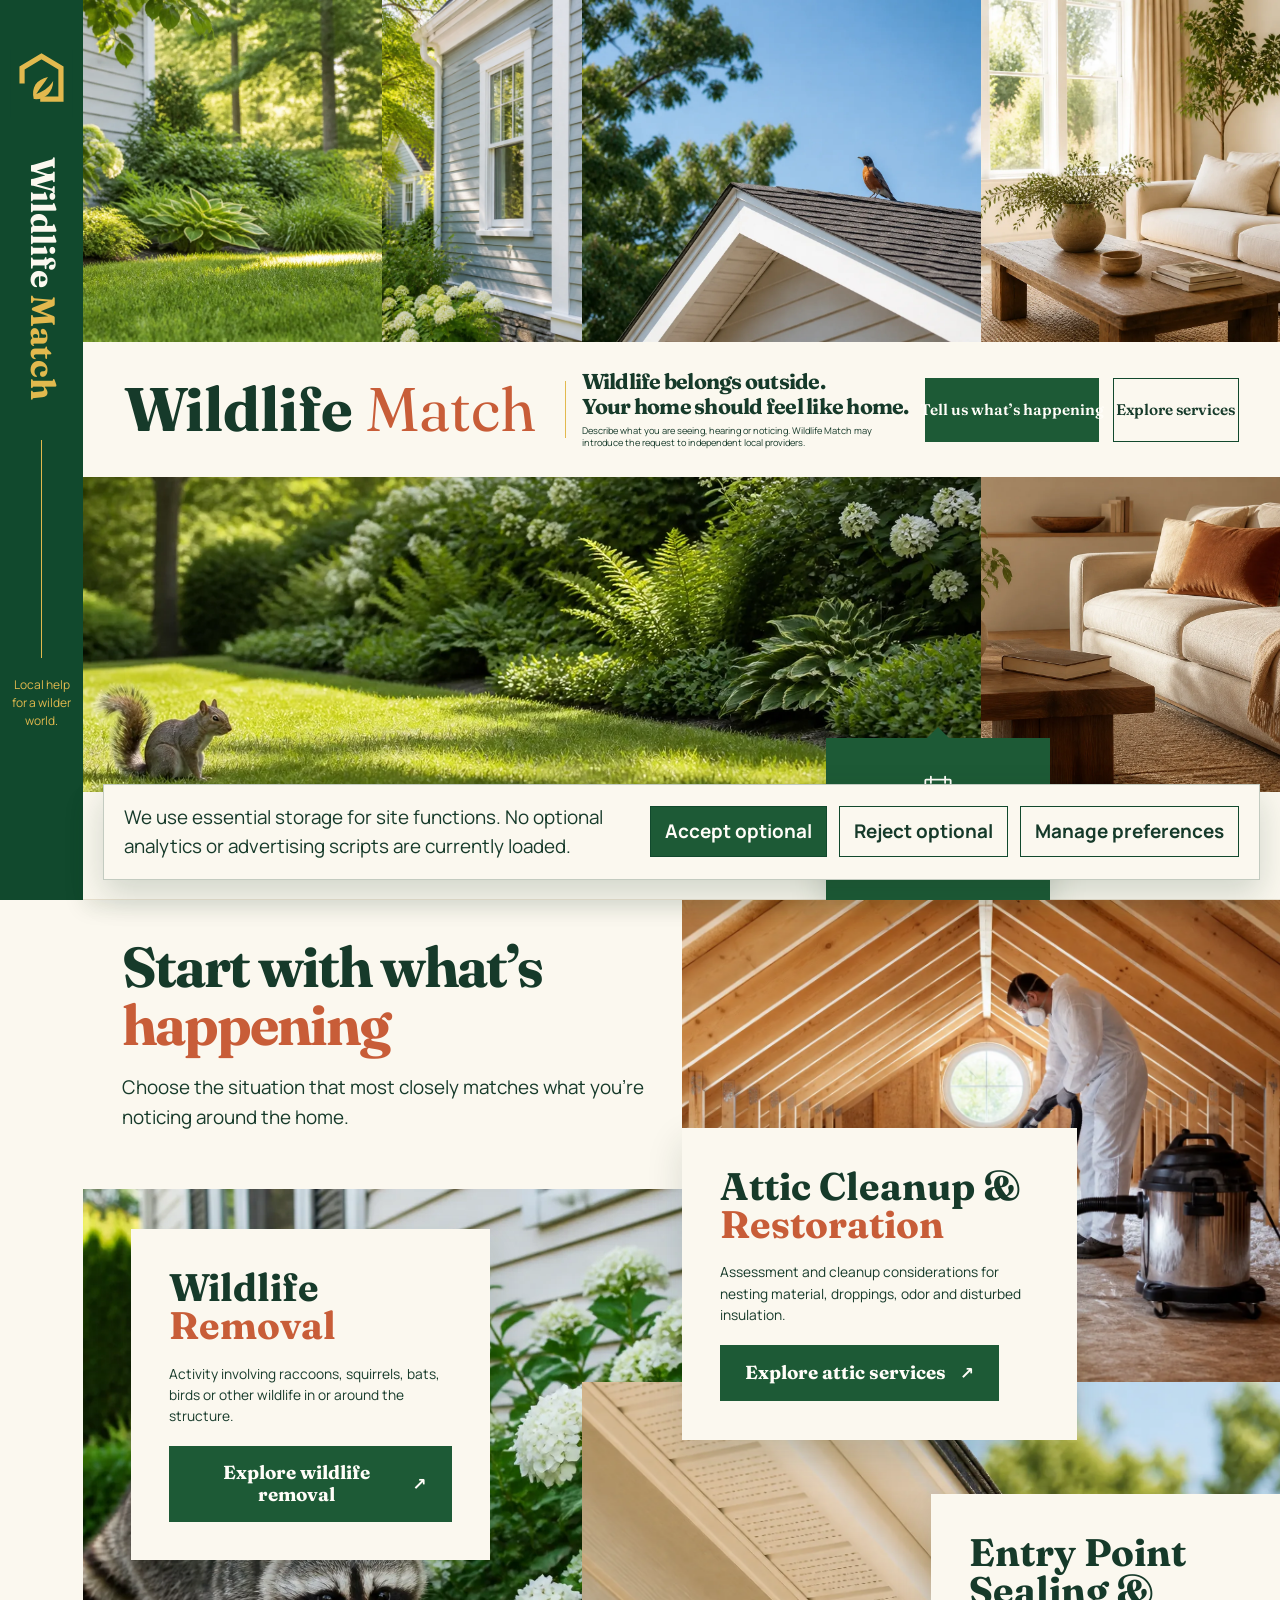
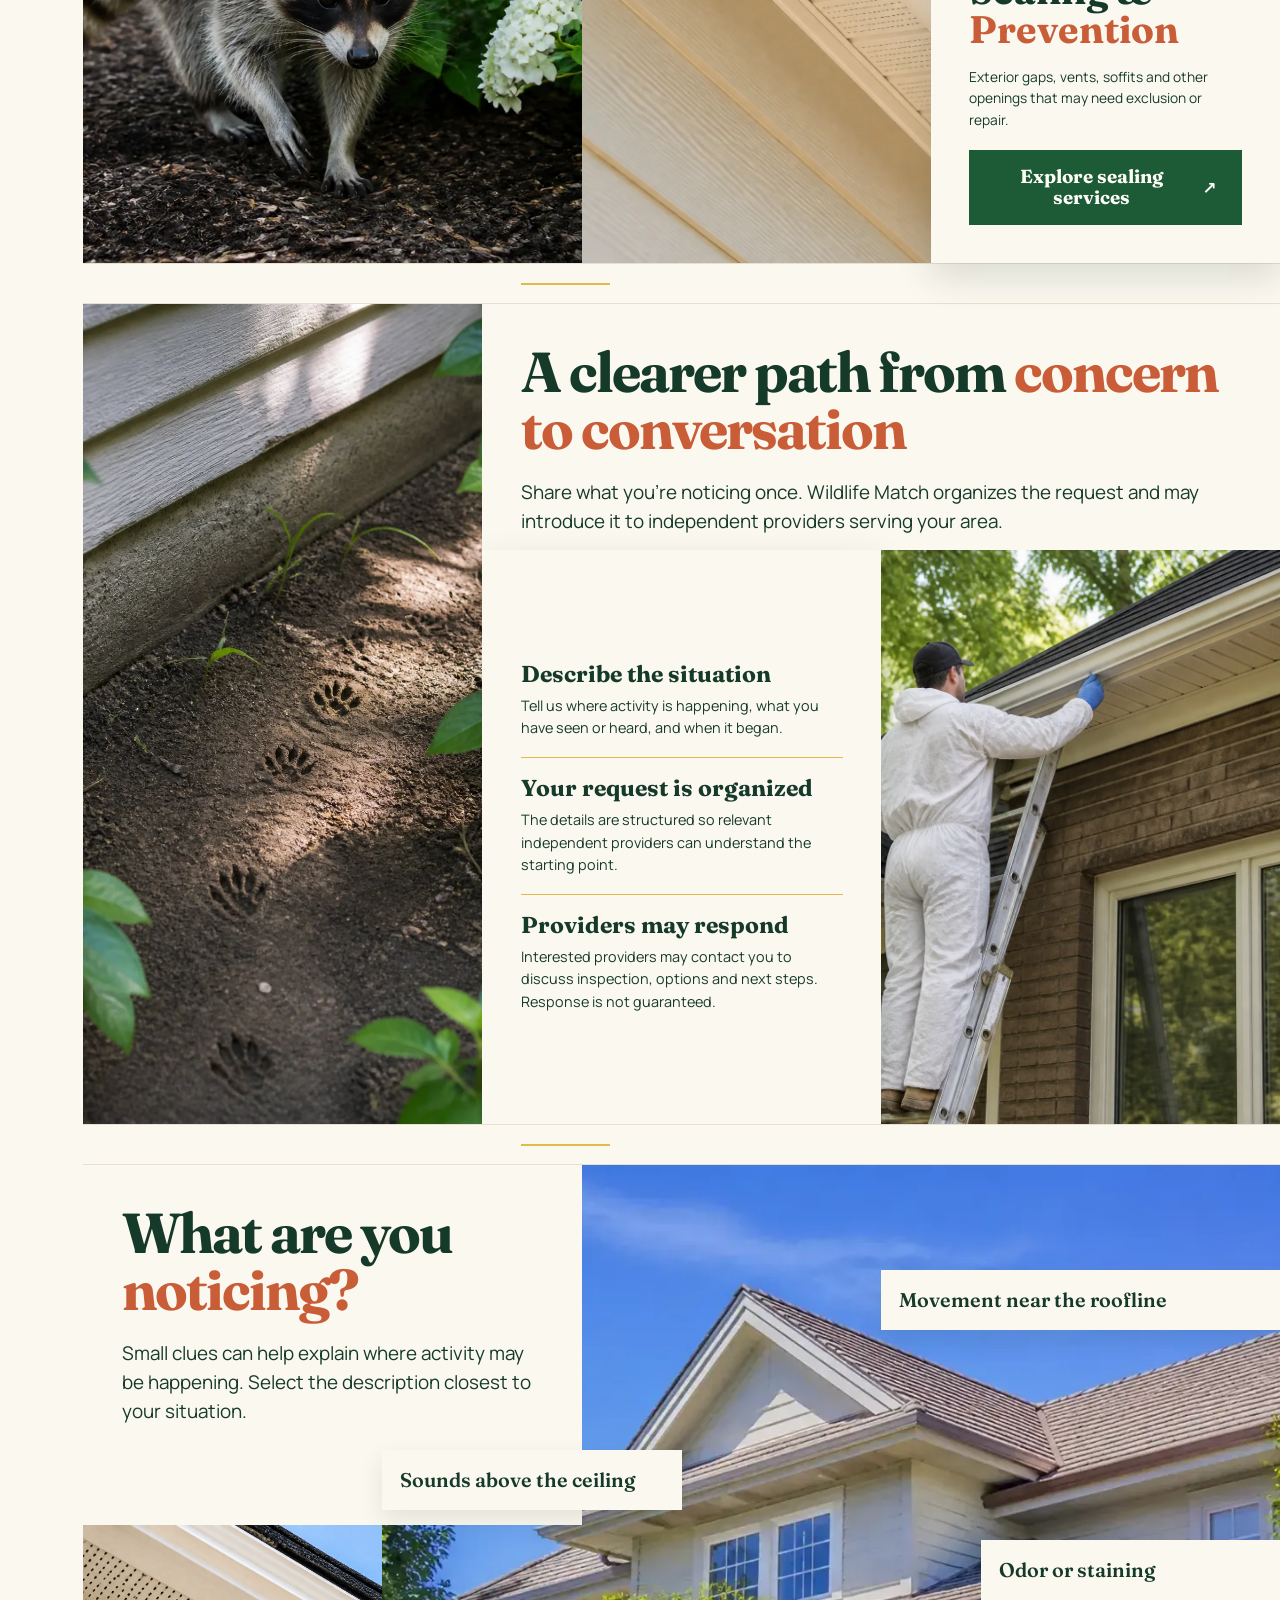
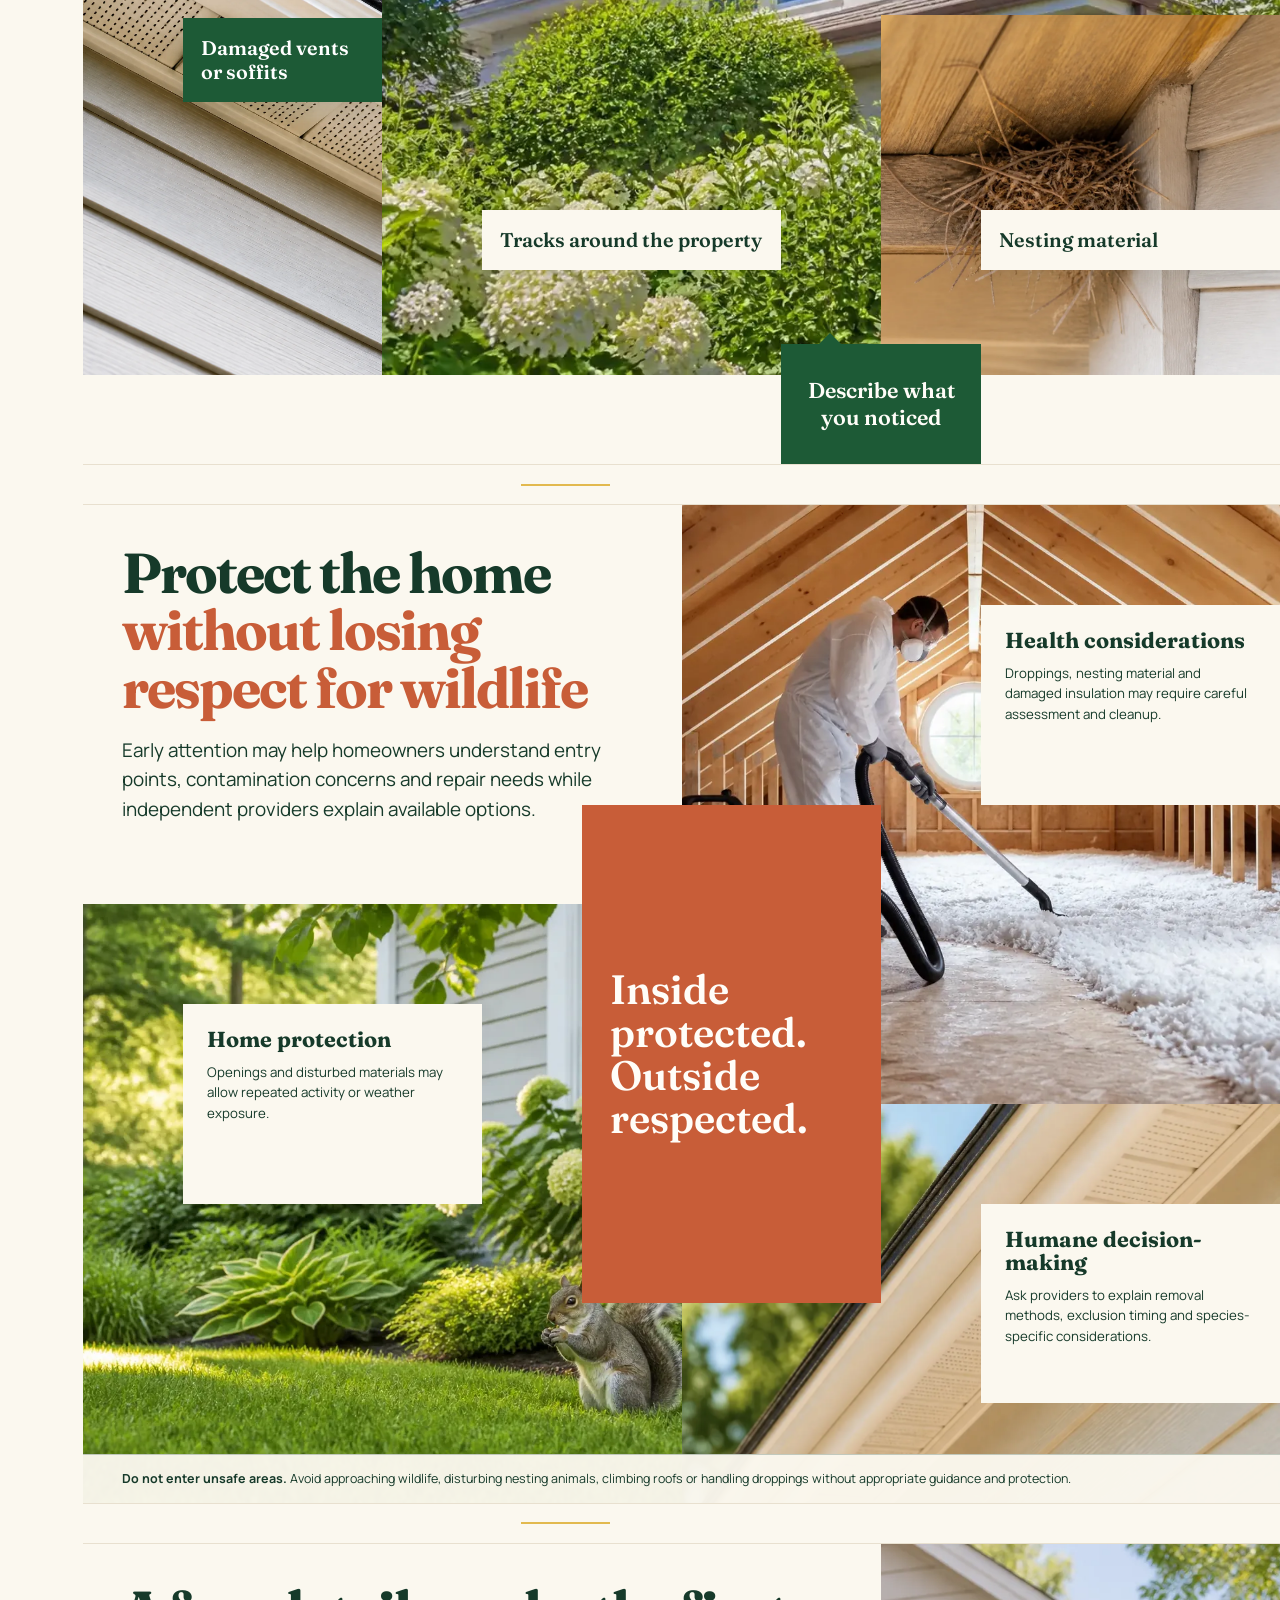
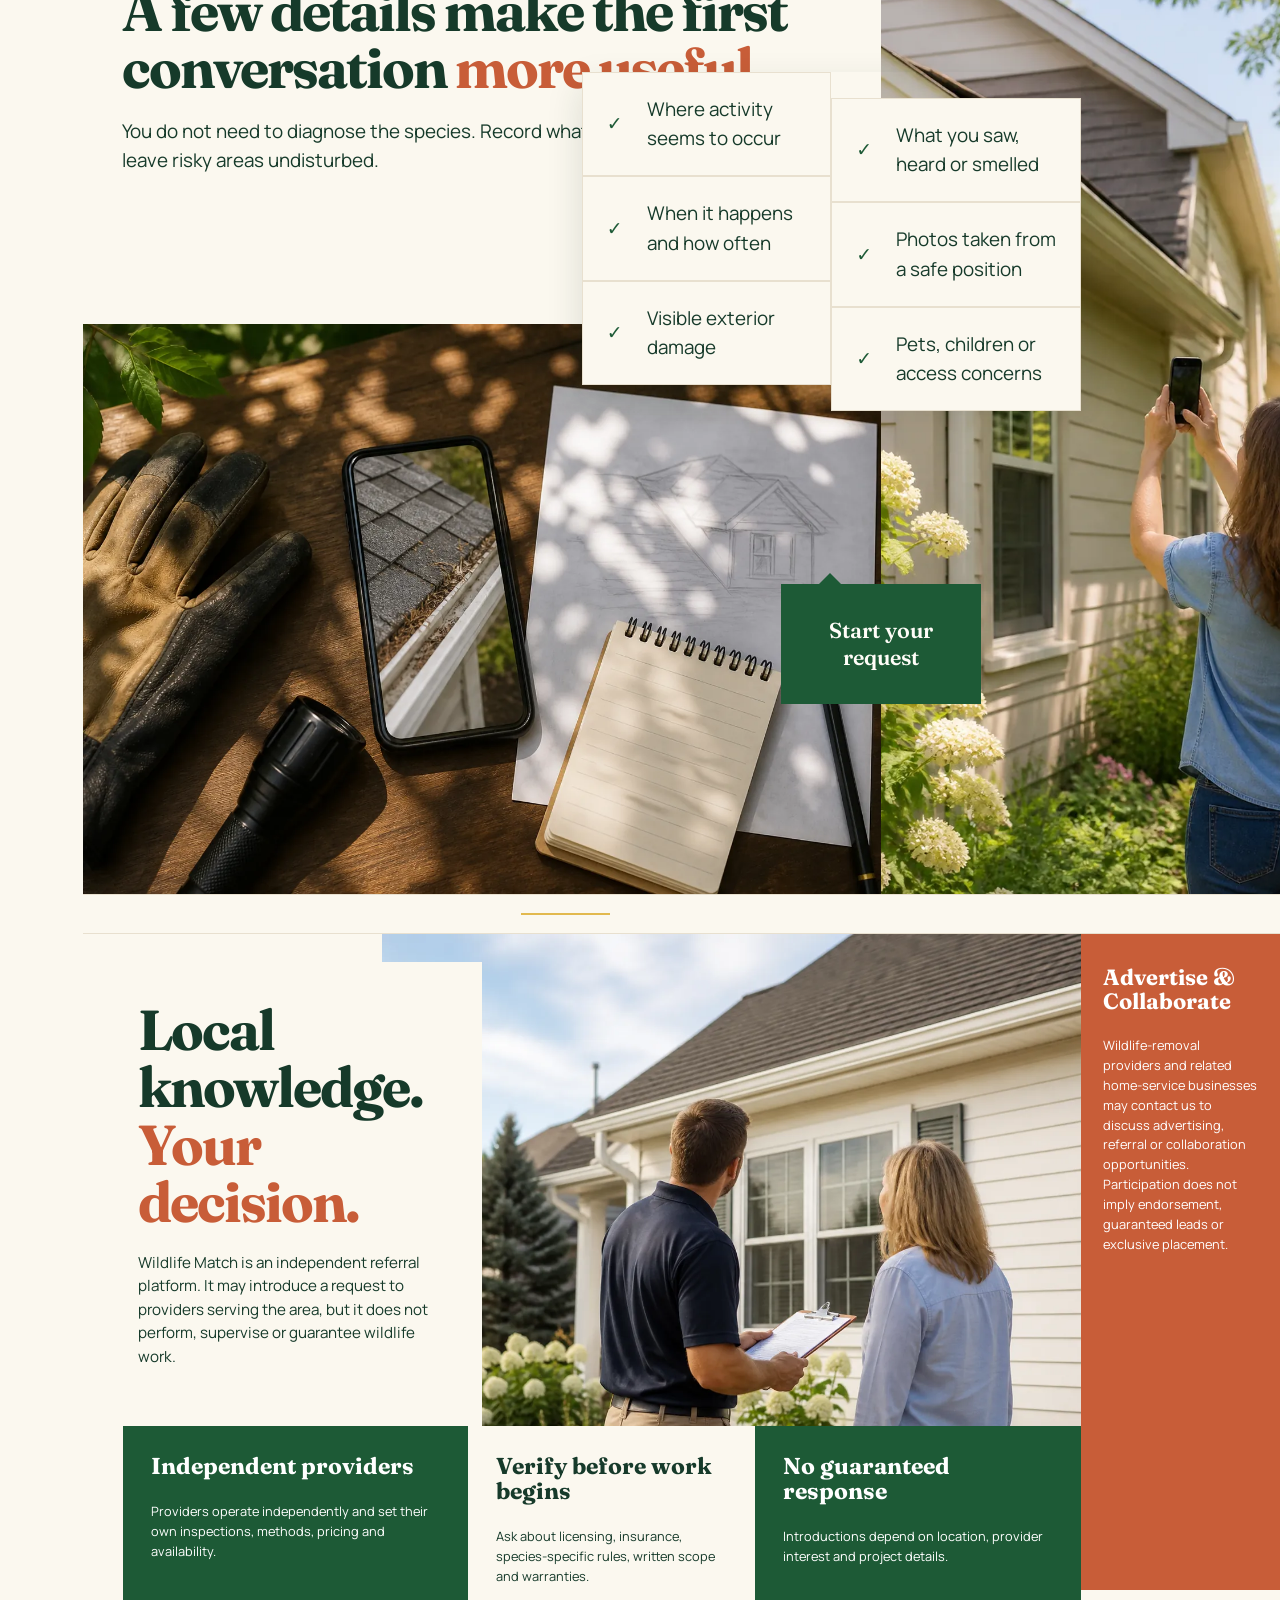
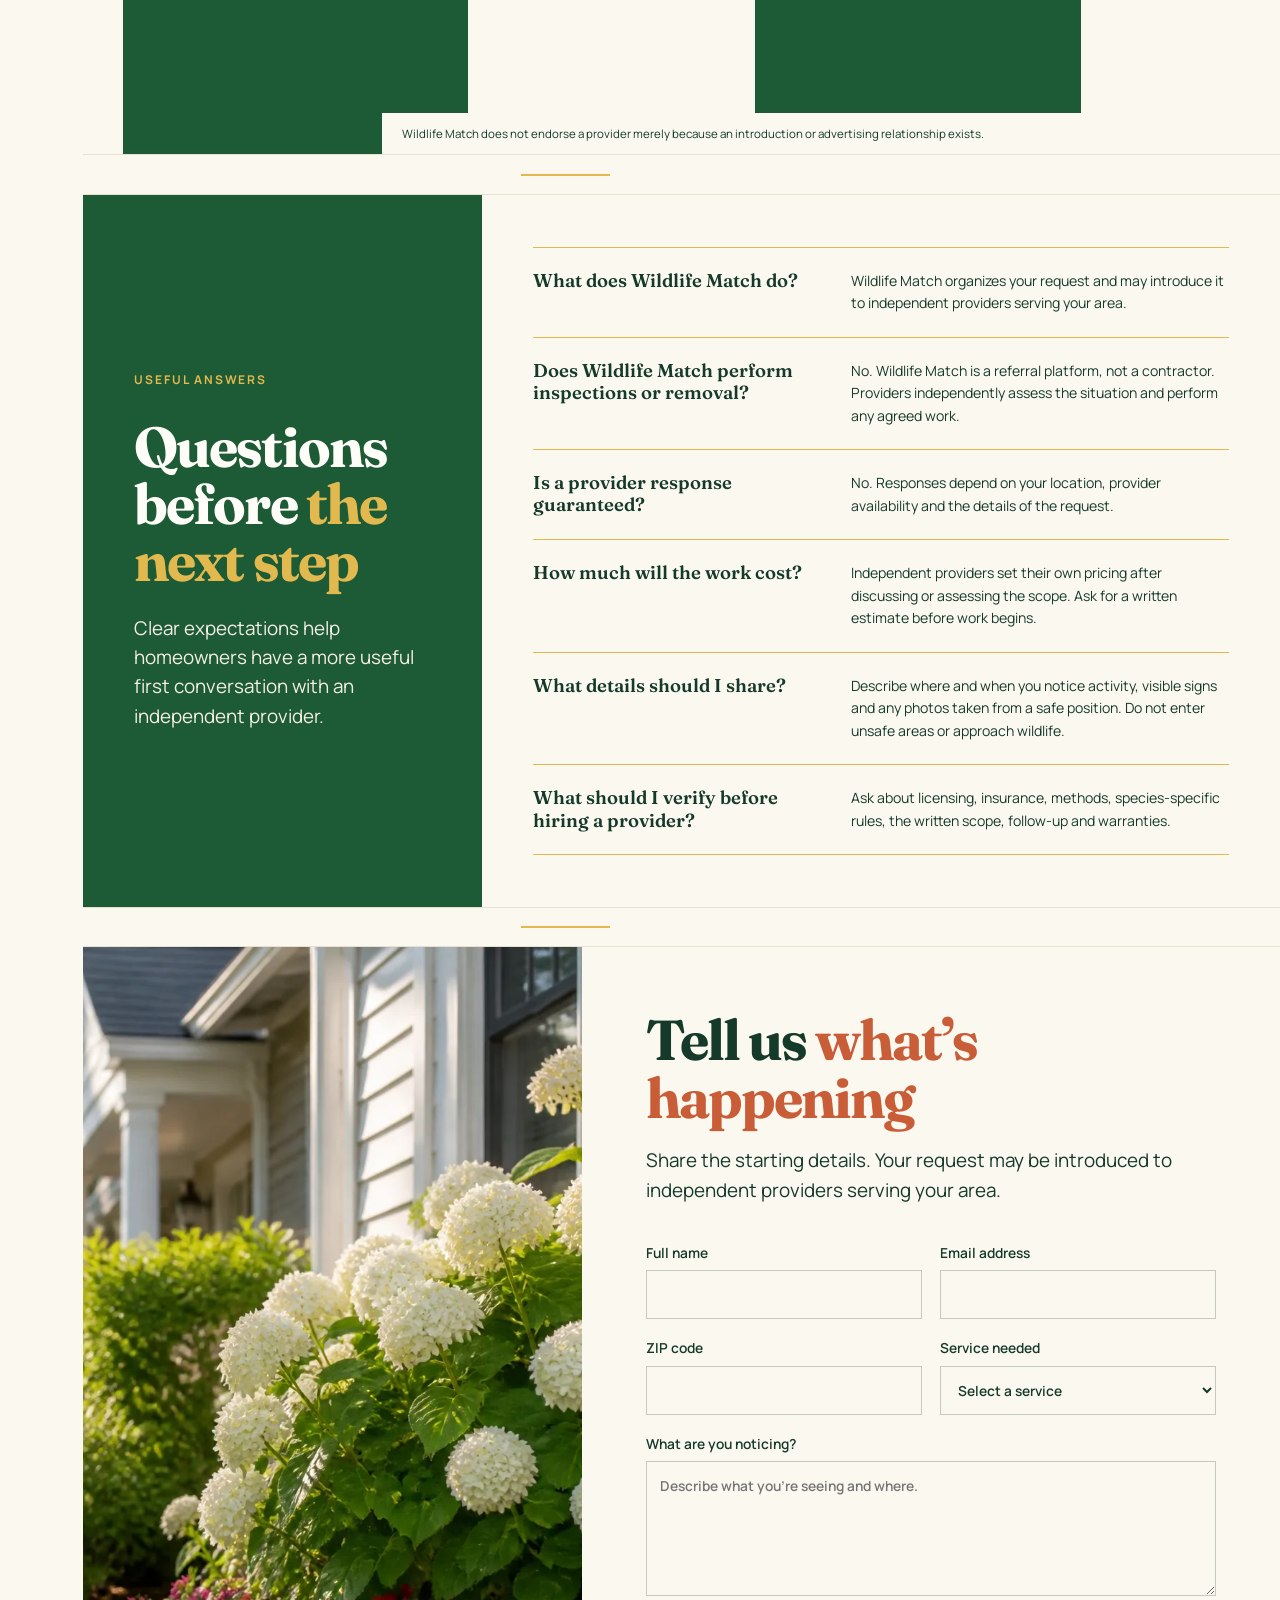
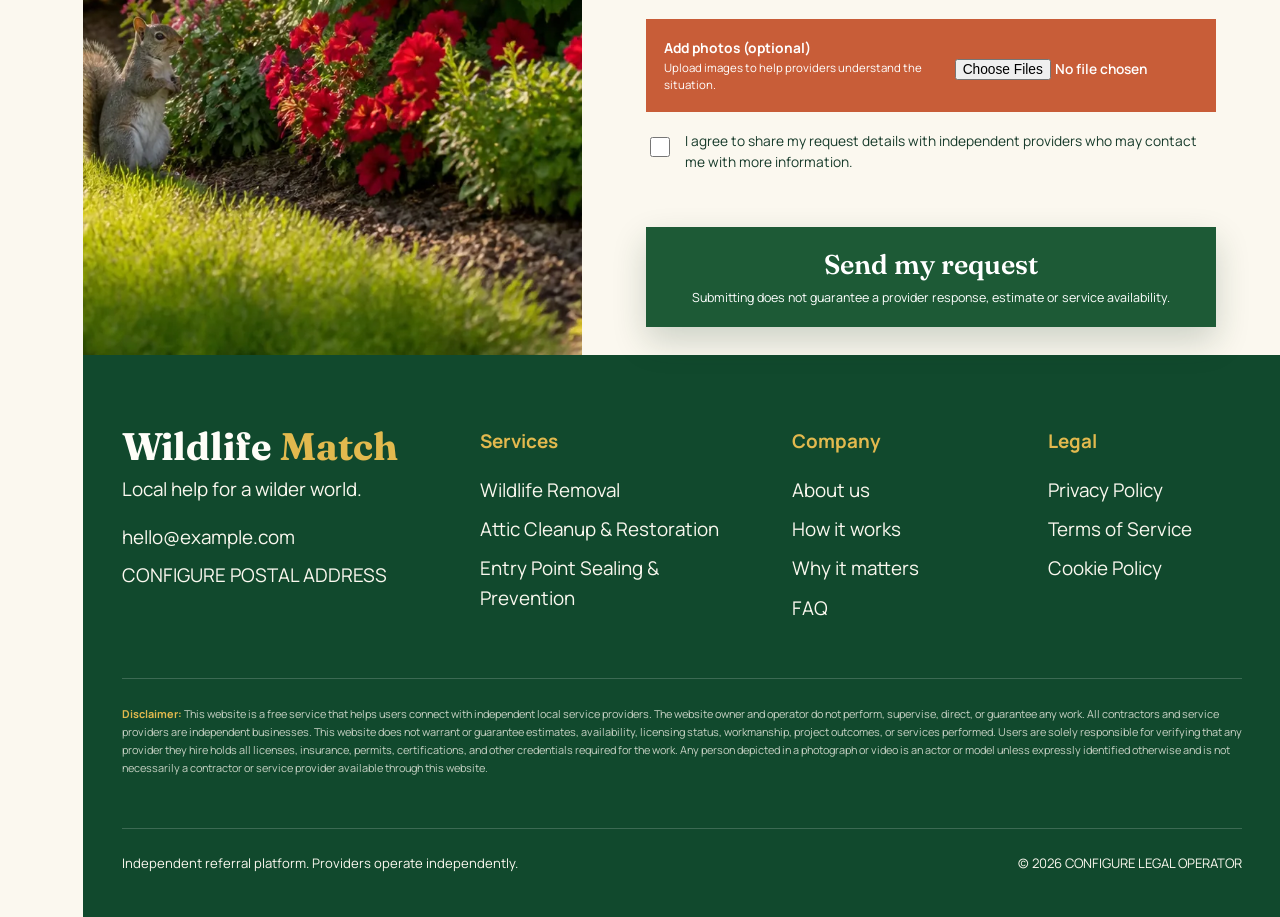
==== index.html @ b7db7114 "init" ====
<!doctype html>
<html lang="en">
<head>
  <meta charset="utf-8">
  <meta name="viewport" content="width=device-width,initial-scale=1">
  <meta name="description" content="Organize a wildlife-removal request and explore introductions to independent local providers.">
  <title>Wildlife Match | Local Wildlife-Removal Introductions</title>
  <link rel="icon" href="favicon.svg" type="image/svg+xml">
  <link rel="preconnect" href="https://fonts.googleapis.com">
  <link rel="preconnect" href="https://fonts.gstatic.com" crossorigin>
  <link href="https://fonts.googleapis.com/css2?family=Fraunces:opsz,wght@9..144,600;9..144,700&family=Manrope:wght@400;500;600;700&display=swap" rel="stylesheet">
  <link rel="stylesheet" href="css/base.css">
  <link rel="stylesheet" href="css/home.css">
  <link rel="stylesheet" href="css/header.css">
  <link rel="stylesheet" href="css/animations.css">
  <script src="config/site-config.js" defer></script>
  <script src="js/main.js" defer></script>
  <script src="js/animations.js" defer></script>
</head>
<body>
  <a class="skip-link" href="#main">Skip to content</a>

  <aside class="site-rail" aria-label="Site identity">
    <a class="rail-mark" href="#top" aria-label="Wildlife Match home"><img src="favicon.svg" width="52" height="52" alt=""></a>
    <a class="rail-wordmark" href="#top"><span>Wildlife</span> <em>Match</em></a>
    <span class="rail-line" aria-hidden="true"></span>
    <p class="rail-support" data-config="supportLine">Local help for a wilder world.</p>
    <button class="menu-toggle" type="button" aria-expanded="false" aria-controls="mobile-menu"><span></span><span></span><span class="sr-only">Open menu</span></button>
  </aside>

  <div class="mobile-menu" id="mobile-menu" hidden>
    <div class="mobile-menu__head"><img src="favicon.svg" width="54" height="54" alt=""><button class="menu-close" type="button" aria-label="Close menu">×</button></div>
    <nav aria-label="Mobile navigation">
      <details class="mobile-services"><summary>Services</summary><div class="mobile-services__links"><a href="wildlife-removal.html">Wildlife Removal</a><a href="attic-cleanup-restoration.html">Attic Cleanup &amp; Restoration</a><a href="entry-point-sealing-prevention.html">Entry Point Sealing &amp; Prevention</a><a class="mobile-services__all" href="#services">All services →</a></div></details><a href="#how-it-works">How it works</a><a href="#about">About</a><a href="#faq">FAQ</a><a href="#request">Contact</a>
    </nav>
    <a class="button button--terracotta" href="#request">Tell us what’s happening</a>
    <p class="mobile-menu__disclosure">Independent referral platform. Provider response and availability vary.</p>
  </div>

  <main id="main">
    <section class="hero" id="top" aria-labelledby="hero-title">
      <img class="hero__photo hero__photo--garden-top" src="img/home/hero-garden.webp" width="1536" height="1024" fetchpriority="high" alt="Squirrel outside in a landscaped residential yard">
      <img class="hero__photo hero__photo--wall" src="img/home/hero-wall.webp" width="1024" height="1536" fetchpriority="high" alt="" aria-hidden="true">
      <img class="hero__photo hero__photo--roof" src="img/home/hero-roof.webp" width="1536" height="1024" fetchpriority="high" alt="Bird resting outside on a residential roof">
      <img class="hero__photo hero__photo--interior-top" src="img/home/hero-interior.webp" width="1536" height="1024" fetchpriority="high" alt="Warm sunlit living room">

      <div class="hero__band">
        <p class="hero__brand" aria-hidden="true"><strong>Wildlife</strong> <em>Match</em></p>
        <div class="hero__copy">
          <h1 id="hero-title"><span>Wildlife belongs outside.</span><span>Your home should feel like home.</span></h1>
          <p>Describe what you are seeing, hearing or noticing. Wildlife Match may introduce the request to independent local providers.</p>
        </div>
        <div class="hero__actions">
          <a class="button button--primary" href="#request">Tell us what’s happening</a>
          <a class="button button--outline" href="#services">Explore services</a>
        </div>
      </div>

      <img class="hero__photo hero__photo--garden-bottom" src="img/generated/home-hero-garden-bottom-v2.webp" width="1536" height="1024" alt="" aria-hidden="true">
      <img class="hero__photo hero__photo--interior-bottom" src="img/generated/home-hero-interior-bottom-v2.webp" width="1536" height="1024" alt="" aria-hidden="true">
      <a class="projecting-tab hero__floating-request" href="#request">
        <svg viewBox="0 0 48 48" aria-hidden="true"><rect x="8" y="11" width="32" height="29" rx="1"></rect><path d="M15 7v8M33 7v8M8 19h32M16 26h3M24 26h3M32 26h1M16 33h3M24 33h3"></path></svg>
        <span>Start your request</span>
      </a>
    </section>

    <nav class="hero__dock shared-header" aria-label="Homepage sections">
      <div class="hero__dock-links shared-header__links">
        <a href="#top"><svg viewBox="0 0 32 32" aria-hidden="true"><path d="M5 15.5 16 6l11 9.5V27H19v-7h-6v7H5Z"></path></svg><span>Home</span></a>
        <a href="#about"><svg viewBox="0 0 32 32" aria-hidden="true"><path d="M25 5C15 6 8 11 8 20c0 3 2 6 5 7 7-2 12-9 12-22Z"></path><path d="M7 27c3-7 7-11 14-16"></path></svg><span>About us</span></a>
        <a href="#how-it-works"><svg viewBox="0 0 32 32" aria-hidden="true"><circle cx="10" cy="11" r="4"></circle><circle cx="22" cy="11" r="4"></circle><path d="M3 26v-4c0-4 3-6 7-6s7 2 7 6v4M16 18c2-2 4-2 6-2 4 0 7 2 7 6v4H18"></path></svg><span>How it works</span></a>
        <a href="#why-it-matters"><svg viewBox="0 0 32 32" aria-hidden="true"><path d="M16 4 27 8v7c0 7-4 11-11 14C9 26 5 22 5 15V8Z"></path></svg><span>Why it matters</span></a>
        <a href="#request"><svg viewBox="0 0 32 32" aria-hidden="true"><rect x="4" y="7" width="24" height="18" rx="1"></rect><path d="m5 9 11 9L27 9"></path></svg><span>Contact</span></a>
      </div>
      <details class="services-dropdown hero__dock-next shared-header__services"><summary><span>Services</span><svg viewBox="0 0 24 24" aria-hidden="true"><path d="m6 9 6 6 6-6"></path></svg></summary><div class="services-dropdown__panel"><a href="wildlife-removal.html"><span>Wildlife Removal</span><small>Animals in or around the structure</small></a><a href="attic-cleanup-restoration.html"><span>Attic Cleanup &amp; Restoration</span><small>Debris, odor and disturbed insulation</small></a><a href="entry-point-sealing-prevention.html"><span>Entry Point Sealing &amp; Prevention</span><small>Exterior gaps, vents and recurring access</small></a><a class="services-dropdown__all" href="#services"><span>All services</span><small>View the complete services section →</small></a></div></details>
    </nav>

    <section class="section services" id="services" aria-labelledby="services-title">
      <header class="services__heading"><h2 id="services-title">Start with what’s <em>happening</em></h2><p>Choose the situation that most closely matches what you’re noticing around the home.</p></header>
      <article class="service-tile service-tile--wildlife"><img src="img/home/service-wildlife.webp" width="1536" height="1024" loading="lazy" alt="Raccoon outdoors beside a home"><div class="editorial-label"><h3>Wildlife <em>Removal</em></h3><p>Activity involving raccoons, squirrels, bats, birds or other wildlife in or around the structure.</p><a class="button button--primary service-link" href="wildlife-removal.html">Explore wildlife removal</a></div></article>
      <article class="service-tile service-tile--attic"><img src="img/home/service-attic.webp" width="1536" height="1024" loading="lazy" alt="Bright attic cleanup work"><div class="editorial-label"><h3>Attic Cleanup &amp; <em>Restoration</em></h3><p>Assessment and cleanup considerations for nesting material, droppings, odor and disturbed insulation.</p><a class="button button--primary service-link" href="attic-cleanup-restoration.html">Explore attic services</a></div></article>
      <article class="service-tile service-tile--sealing"><img src="img/home/service-sealing.webp" width="1536" height="1024" loading="lazy" alt="Sealed residential soffit vent"><div class="editorial-label"><h3>Entry Point Sealing &amp; <em>Prevention</em></h3><p>Exterior gaps, vents, soffits and other openings that may need exclusion or repair.</p><a class="button button--primary service-link" href="entry-point-sealing-prevention.html">Explore sealing services</a></div></article>
    </section>

    <div class="section-divider" aria-hidden="true"></div>

    <section class="section process" id="how-it-works" aria-labelledby="process-title">
      <img class="process__tracks" src="img/home/process-tracks.webp" alt="Wildlife tracks near a home exterior">
      <header class="process__heading"><h2 id="process-title">A clearer path from <em>concern to conversation</em></h2><p>Share what you’re noticing once. Wildlife Match organizes the request and may introduce it to independent providers serving your area.</p></header>
      <div class="process__steps">
        <article><h3>Describe the situation</h3><p>Tell us where activity is happening, what you have seen or heard, and when it began.</p></article>
        <article><h3>Your request is organized</h3><p>The details are structured so relevant independent providers can understand the starting point.</p></article>
        <article><h3>Providers may respond</h3><p>Interested providers may contact you to discuss inspection, options and next steps. Response is not guaranteed.</p></article>
      </div>
      <img class="process__inspection" src="img/home/process-inspection.webp" alt="Provider examining a roof edge from outside">
    </section>

    <div class="section-divider" aria-hidden="true"></div>

    <section class="section signs" id="signs" aria-labelledby="signs-title">
      <header class="signs__heading"><h2 id="signs-title">What are you <em>noticing?</em></h2><p>Small clues can help explain where activity may be happening. Select the description closest to your situation.</p></header>
      <img class="signs__main" src="img/home/signs-exterior.webp" alt="Upper exterior and landscaped garden of a home">
      <img class="signs__vent" src="img/home/signs-vent.webp" alt="Disturbed exterior vent">
      <img class="signs__nest" src="img/home/signs-nesting.webp" alt="Nesting material near an exterior edge">
      <ul class="signs__labels"><li>Sounds above the ceiling</li><li>Movement near the roofline</li><li>Odor or staining</li><li>Damaged vents or soffits</li><li>Tracks around the property</li><li>Nesting material</li></ul>
      <a class="projecting-tab signs__cta" href="#request">Describe what you noticed</a>
    </section>

    <div class="section-divider" aria-hidden="true"></div>

    <section class="section matters" id="why-it-matters" aria-labelledby="matters-title">
      <header class="matters__heading"><h2 id="matters-title">Protect the home <em>without losing respect for wildlife</em></h2><p>Early attention may help homeowners understand entry points, contamination concerns and repair needs while independent providers explain available options.</p></header>
      <img class="matters__wildlife" src="img/home/matters-wildlife.webp" alt="Squirrel outdoors in a garden">
      <img class="matters__attic" src="img/home/matters-attic.webp" alt="Clean attic insulation">
      <img class="matters__edge" src="img/home/matters-edge.webp" alt="Protected exterior roof edge">
      <div class="matters__manifesto">Inside protected.<br>Outside respected.</div>
      <div class="matters__topics"><article><h3>Home protection</h3><p>Openings and disturbed materials may allow repeated activity or weather exposure.</p></article><article><h3>Health considerations</h3><p>Droppings, nesting material and damaged insulation may require careful assessment and cleanup.</p></article><article><h3>Humane decision-making</h3><p>Ask providers to explain removal methods, exclusion timing and species-specific considerations.</p></article></div>
      <p class="matters__safety"><strong>Do not enter unsafe areas.</strong> Avoid approaching wildlife, disturbing nesting animals, climbing roofs or handling droppings without appropriate guidance and protection.</p>
    </section>

    <div class="section-divider" aria-hidden="true"></div>

    <section class="section prepare" id="prepare" aria-labelledby="prepare-title">
      <header class="prepare__heading"><h2 id="prepare-title">A few details make the first conversation <em>more useful</em></h2><p>You do not need to diagnose the species. Record what you can safely observe and leave risky areas undisturbed.</p></header>
      <img class="prepare__table" src="img/home/prepare-table.webp" alt="Phone, notes, gloves and flashlight used to document exterior activity safely">
      <img class="prepare__photo" src="img/home/prepare-safe-photo.webp" alt="Homeowner photographing a roofline from the ground">
      <ul class="prepare__list"><li>Where activity seems to occur</li><li>What you saw, heard or smelled</li><li>When it happens and how often</li><li>Photos taken from a safe position</li><li>Visible exterior damage</li><li>Pets, children or access concerns</li></ul>
      <a class="projecting-tab prepare__cta" href="#request">Start your request</a>
    </section>

    <div class="section-divider" aria-hidden="true"></div>

    <section class="section about" id="about" aria-labelledby="about-title">
      <img class="about__photo" src="img/home/about-conversation.webp" alt="Provider and homeowner discussing an exterior area">
      <header class="about__intro"><h2 id="about-title">Local knowledge. <em>Your decision.</em></h2><p>Wildlife Match is an independent referral platform. It may introduce a request to providers serving the area, but it does not perform, supervise or guarantee wildlife work.</p></header>
      <div class="about__points"><article><h3>Independent providers</h3><p>Providers operate independently and set their own inspections, methods, pricing and availability.</p></article><article><h3>Verify before work begins</h3><p>Ask about licensing, insurance, species-specific rules, written scope and warranties.</p></article><article><h3>No guaranteed response</h3><p>Introductions depend on location, provider interest and project details.</p></article></div>
      <aside class="about__collaborate"><h3 data-config="advertiseTitle">Advertise &amp; Collaborate</h3><p data-config="advertiseBody">Wildlife-removal providers and related home-service businesses may contact us to discuss advertising, referral or collaboration opportunities. Participation does not imply endorsement, guaranteed leads or exclusive placement.</p></aside>
      <p class="about__nonendorsement">Wildlife Match does not endorse a provider merely because an introduction or advertising relationship exists.</p>
    </section>

    <div class="section-divider" aria-hidden="true"></div>

    <section class="section faq" id="faq" aria-labelledby="faq-title">
      <header class="faq__heading">
        <p class="eyebrow">Useful answers</p>
        <h2 id="faq-title">Questions before <em>the next step</em></h2>
        <p>Clear expectations help homeowners have a more useful first conversation with an independent provider.</p>
      </header>
      <dl class="faq__list">
        <div class="faq__item"><dt>What does Wildlife Match do?</dt><dd>Wildlife Match organizes your request and may introduce it to independent providers serving your area.</dd></div>
        <div class="faq__item"><dt>Does Wildlife Match perform inspections or removal?</dt><dd>No. Wildlife Match is a referral platform, not a contractor. Providers independently assess the situation and perform any agreed work.</dd></div>
        <div class="faq__item"><dt>Is a provider response guaranteed?</dt><dd>No. Responses depend on your location, provider availability and the details of the request.</dd></div>
        <div class="faq__item"><dt>How much will the work cost?</dt><dd>Independent providers set their own pricing after discussing or assessing the scope. Ask for a written estimate before work begins.</dd></div>
        <div class="faq__item"><dt>What details should I share?</dt><dd>Describe where and when you notice activity, visible signs and any photos taken from a safe position. Do not enter unsafe areas or approach wildlife.</dd></div>
        <div class="faq__item"><dt>What should I verify before hiring a provider?</dt><dd>Ask about licensing, insurance, methods, species-specific rules, the written scope, follow-up and warranties.</dd></div>
      </dl>
    </section>

    <div class="section-divider" aria-hidden="true"></div>

    <section class="request" id="request" aria-labelledby="request-title">
      <img class="request__photo" src="img/home/request-garden.webp" alt="Squirrel outside in a residential garden">
      <form class="request__form" action="handler.php" method="post" enctype="multipart/form-data" novalidate>
        <input type="hidden" name="csrf_token" value="">
        <label class="hp" aria-hidden="true">Leave empty<input name="website" tabindex="-1" autocomplete="off"></label>
        <header><h2 id="request-title">Tell us <em>what’s happening</em></h2><p>Share the starting details. Your request may be introduced to independent providers serving your area.</p></header>
        <label>Full name<input name="name" autocomplete="name" required></label>
        <label>Email address<input type="email" name="email" autocomplete="email" required></label>
        <label>ZIP code<input name="zip" inputmode="numeric" autocomplete="postal-code" required></label>
        <label>Service needed<select name="service" required><option value="">Select a service</option><option>Wildlife Removal</option><option>Attic Cleanup & Restoration</option><option>Entry Point Sealing & Prevention</option></select></label>
        <label class="request__message">What are you noticing?<textarea name="message" rows="5" placeholder="Describe what you’re seeing and where." required></textarea></label>
        <label class="request__upload"><span><strong>Add photos (optional)</strong><small>Upload images to help providers understand the situation.</small></span><input type="file" name="photos[]" accept="image/jpeg,image/png,image/webp" multiple></label>
        <label class="request__consent"><input type="checkbox" name="consent" required><span data-config="consentLabel">I agree to share my request details with independent providers who may contact me with more information.</span></label>
        <button class="request__submit" type="submit">Send my request<small>Submitting does not guarantee a provider response, estimate or service availability.</small></button>
        <p class="form-status" role="status" aria-live="polite" hidden></p>
        <p class="nonjs-success" id="request-success">Thank you! We have successfully received your request. Our team will review your information and get back to you shortly.</p>
      </form>
    </section>
  </main>

  <footer class="site-footer">
    <div><strong class="footer-brand">Wildlife <em>Match</em></strong><p data-config="supportLine">Local help for a wilder world.</p><a data-config-href="email" href="mailto:hello@example.com" data-config="email">hello@example.com</a><address data-config="address">Configure address</address></div>
    <nav aria-label="Services"><strong>Services</strong><a href="wildlife-removal.html">Wildlife Removal</a><a href="attic-cleanup-restoration.html">Attic Cleanup &amp; Restoration</a><a href="entry-point-sealing-prevention.html">Entry Point Sealing &amp; Prevention</a></nav>
    <nav aria-label="Company"><strong>Company</strong><a href="#about">About us</a><a href="#how-it-works">How it works</a><a href="#why-it-matters">Why it matters</a><a href="#faq">FAQ</a></nav>
    <nav aria-label="Legal"><strong>Legal</strong><a href="privacy.html">Privacy Policy</a><a href="terms.html">Terms of Service</a><a href="cookie-policy.html">Cookie Policy</a></nav>
    <p class="site-footer__disclaimer"><strong>Disclaimer:</strong> This website is a free service that helps users connect with independent local service providers. The website owner and operator do not perform, supervise, direct, or guarantee any work. All contractors and service providers are independent businesses. This website does not warrant or guarantee estimates, availability, licensing status, workmanship, project outcomes, or services performed. Users are solely responsible for verifying that any provider they hire holds all licenses, insurance, permits, certifications, and other credentials required for the work. Any person depicted in a photograph or video is an actor or model unless expressly identified otherwise and is not necessarily a contractor or service provider available through this website.</p>
    <div class="site-footer__bottom"><span>Independent referral platform. Providers operate independently.</span><span>© <span data-config="copyrightYear">2026</span> <span data-config="companyName">CONFIGURE LEGAL OPERATOR</span></span></div>
  </footer>

  <div class="cookie-banner" role="dialog" aria-label="Cookie preferences" hidden><p>We use essential storage for site functions. No optional analytics or advertising scripts are currently loaded.</p><button data-cookie="accept">Accept optional</button><button data-cookie="reject">Reject optional</button><a href="cookie-policy.html">Manage preferences</a></div>
</body>
</html>
---- css/base.css ----
@import url('https://fonts.googleapis.com/css2?family=Fraunces:opsz,wght@9..144,600;9..144,700&family=Manrope:wght@400;500;600;700&display=swap');
:root{--forest-950:#0c3b24;--forest-900:#11492d;--forest-800:#1d5a36;--forest-700:#34713f;--ivory-50:#fbf8ef;--ivory-100:#f5f0e4;--ivory-200:#e8e0cf;--terracotta:#c85d38;--terracotta-dark:#a9472c;--gold:#e2b94e;--ink:#163a2a;--muted:#627064;--line:rgba(20,59,42,.24);--white:#fffdf8;--success:#2f6a3b;--error:#a43b32;--rail-w:clamp(76px,6.5vw,104px);--gutter:clamp(20px,3vw,48px);--section-space:clamp(80px,8vw,136px);--max:1600px}
*,*::before,*::after{box-sizing:border-box}html{scroll-behavior:smooth;background:var(--forest-900)}body{margin:0;background:var(--ivory-50);color:var(--ink);font:400 clamp(1rem,.35vw + .92rem,1.18rem)/1.55 Manrope,system-ui,sans-serif;overflow-x:hidden}body.menu-open{overflow:hidden}img{display:block;max-width:100%;object-fit:cover}a{color:inherit}button,input,select,textarea{font:inherit;color:inherit}button{cursor:pointer}h1,h2,h3,p{margin-top:0}h1,h2,h3,.hero__brand,.rail-wordmark,.footer-brand{font-family:Fraunces,Georgia,serif;font-optical-sizing:auto}h2{font-size:clamp(2.5rem,4.4vw,4.8rem);line-height:1.02;letter-spacing:-.035em}h3{line-height:1.08}h2 em,h3 em,.hero__brand em,.accent{color:var(--terracotta);font-style:normal}.eyebrow{font-size:.78rem;font-weight:700;letter-spacing:.16em;text-transform:uppercase;color:var(--terracotta)}.gold-rule{display:block;width:48px;height:2px;margin:20px 0;background:var(--gold)}.sr-only{position:absolute;width:1px;height:1px;padding:0;margin:-1px;overflow:hidden;clip:rect(0,0,0,0);white-space:nowrap;border:0}.skip-link{position:fixed;z-index:110;left:12px;top:12px;padding:12px 16px;background:var(--gold);color:var(--forest-950);transform:translateY(-180%);font-weight:700}.skip-link:focus{transform:none}:focus-visible{outline:3px solid var(--gold);outline-offset:3px}section[id]{scroll-margin-top:18px}
.site-rail{position:fixed;inset:0 auto 0 0;z-index:30;width:var(--rail-w);display:flex;flex-direction:column;align-items:center;background:var(--forest-900);color:var(--ivory-50);padding:24px 10px 22px}.rail-mark{display:grid;place-items:center;width:52px;height:52px;text-decoration:none}.rail-mark img{width:52px;height:52px}.rail-wordmark{display:flex;gap:.45rem;writing-mode:vertical-rl;text-orientation:mixed;margin:auto 0;font-size:clamp(1.75rem,2.25vw,2.65rem);line-height:1;text-decoration:none;font-weight:700}.rail-wordmark em{color:var(--gold);font-style:normal}.rail-line{width:1px;height:26%;min-height:130px;background:var(--gold)}.rail-support{max-width:70px;margin:18px 0 0;text-align:center;color:var(--gold);font-size:.75rem;line-height:1.5}.menu-toggle{display:none}
.mobile-menu{position:fixed;inset:0;z-index:60;background:var(--forest-900);color:var(--ivory-50);padding:22px 24px 34px;overflow-y:auto}.mobile-menu[hidden]{display:none}.mobile-menu__head{display:flex;align-items:center;justify-content:space-between;margin-bottom:42px}.mobile-menu__head img{width:54px;height:54px}.menu-close{width:52px;height:52px;border:1px solid var(--gold);background:transparent;color:var(--gold);font-size:2rem;line-height:1}.mobile-menu nav{display:grid;gap:12px}.mobile-menu nav a{min-height:54px;font:600 clamp(2.1rem,10vw,3.2rem)/1.05 Fraunces,serif;text-decoration:none}.mobile-menu .button{width:100%;margin:32px 0 18px}.mobile-menu__disclosure{padding-top:18px;border-top:1px solid var(--gold);color:var(--gold);font-size:.92rem}
.services-dropdown{position:relative;margin:0}.services-dropdown summary{display:flex;align-items:center;justify-content:center;gap:10px;height:100%;list-style:none;cursor:pointer;user-select:none}.services-dropdown summary::-webkit-details-marker{display:none}.services-dropdown summary svg{width:22px;height:22px;fill:none;stroke:currentColor;stroke-width:1.7;transition:transform .22s ease}.services-dropdown[open] summary svg{transform:rotate(180deg)}.services-dropdown__panel{position:absolute;z-index:80;top:calc(100% + 1px);right:0;width:min(390px,calc(100vw - 28px));padding:10px;background:var(--ivory-50);border-top:3px solid var(--gold);box-shadow:0 20px 44px rgba(18,53,35,.2);opacity:0;visibility:hidden;transform:translateY(-8px);transition:opacity .18s ease,transform .18s ease,visibility .18s}.services-dropdown--up .services-dropdown__panel{top:auto;bottom:calc(100% + 1px);transform:translateY(8px)}.services-dropdown[open] .services-dropdown__panel{opacity:1;visibility:visible;transform:none}.services-dropdown__panel a{display:block!important;min-height:0!important;padding:18px 20px!important;border-bottom:1px solid var(--ivory-200);color:var(--forest-950)!important;text-align:left!important;text-decoration:none!important;white-space:normal!important}.services-dropdown__panel a:last-child{border-bottom:0}.services-dropdown__panel a:hover,.services-dropdown__panel a:focus-visible{background:var(--ivory-100)}.services-dropdown__panel a[aria-current="page"]{box-shadow:inset 3px 0 var(--terracotta)}.services-dropdown__panel span{display:block;font:600 1.05rem/1.2 Fraunces,Georgia,serif}.services-dropdown__panel small{display:block;margin-top:5px;color:var(--forest-700);font:.74rem/1.45 Manrope,system-ui,sans-serif}.services-dropdown__panel .services-dropdown__all{margin-top:8px;background:var(--forest-800);color:var(--white)!important}.services-dropdown__panel .services-dropdown__all:hover,.services-dropdown__panel .services-dropdown__all:focus-visible{background:var(--forest-900)}.services-dropdown__panel .services-dropdown__all small{color:var(--gold)}.mobile-services summary{position:relative;min-height:54px;padding-right:38px;list-style:none;cursor:pointer;font:600 clamp(2.1rem,10vw,3.2rem)/1.05 Fraunces,serif}.mobile-services summary::-webkit-details-marker{display:none}.mobile-services summary::after{content:"+";position:absolute;right:4px;top:0;color:var(--gold);font:400 2rem/1 Manrope,sans-serif}.mobile-services[open] summary::after{content:"−"}.mobile-services__links{display:grid;gap:0;margin:14px 0 12px;padding-left:18px;border-left:1px solid var(--gold)}.mobile-menu .mobile-services__links a{min-height:0;padding:12px 0;font:600 1.08rem/1.28 Fraunces,Georgia,serif;color:var(--ivory-100)}.mobile-menu .mobile-services__links a[aria-current="page"]{color:var(--gold)}.mobile-menu .mobile-services__links .mobile-services__all{margin-top:8px;padding-top:16px;border-top:1px solid rgba(229,188,63,.5);color:var(--gold)}
.button,.projecting-tab{display:inline-flex;align-items:center;justify-content:center;min-height:56px;padding:15px 24px;text-decoration:none;font-weight:700;border:1px solid transparent;text-align:center}.button--primary,.projecting-tab{background:var(--forest-800);color:var(--white)}.button--outline{background:var(--ivory-50);border-color:var(--forest-900)}.button--terracotta{background:var(--terracotta);color:var(--white)}.button:hover,.projecting-tab:hover{filter:brightness(.95)}.projecting-tab{position:relative}.projecting-tab::before{content:"";position:absolute;top:-12px;left:36px;border:12px solid transparent;border-bottom-color:var(--forest-800);border-top:0}.projecting-tab--terracotta{background:var(--terracotta)}.projecting-tab--terracotta::before{border-bottom-color:var(--terracotta)}.text-link{text-underline-offset:6px;text-decoration-color:var(--terracotta);font-weight:600}.section{position:relative;margin-left:var(--rail-w);min-height:760px;max-width:calc(var(--max) - var(--rail-w));background:var(--ivory-50)}.editorial-label{background:var(--ivory-50);padding:clamp(20px,3vw,42px);box-shadow:0 14px 34px rgba(18,53,35,.14)}
.site-footer{margin-left:var(--rail-w);display:grid;grid-template-columns:1.35fr 1.15fr .9fr .85fr;gap:clamp(28px,4vw,68px);background:var(--forest-900);color:var(--ivory-50);padding:72px var(--gutter) 44px}.site-footer nav{display:grid;align-content:start;gap:10px}.site-footer a{color:inherit;text-decoration:none}.site-footer a:hover{text-decoration:underline;text-underline-offset:4px}.site-footer address{margin-top:8px;font-style:normal}.site-footer strong{display:block;margin-bottom:10px;color:var(--gold)}.footer-brand{font-size:clamp(2rem,3vw,3.4rem);line-height:1;color:var(--white)!important}.footer-brand em{color:var(--gold);font-style:normal}.site-footer__disclaimer{grid-column:1/-1;margin:4px 0 0;padding-top:26px;border-top:1px solid rgba(255,255,255,.18);color:rgba(251,248,239,.78);font-size:clamp(.68rem,.78vw,.78rem);line-height:1.65}.site-footer__disclaimer strong{display:inline;margin:0;color:var(--gold)}.site-footer__bottom{grid-column:1/-1;display:flex;justify-content:space-between;gap:24px;padding-top:24px;border-top:1px solid rgba(255,255,255,.18);font-size:.82rem}
.cookie-banner{position:fixed;z-index:70;left:calc(var(--rail-w) + 20px);right:20px;bottom:20px;display:grid;grid-template-columns:1fr auto auto auto;align-items:center;gap:12px;padding:18px 20px;background:var(--ivory-50);border:1px solid var(--line);box-shadow:0 14px 34px rgba(18,53,35,.18)}.cookie-banner[hidden]{display:none}.cookie-banner p{margin:0}.cookie-banner button,.cookie-banner a{min-height:48px;padding:10px 14px;border:1px solid var(--forest-900);background:transparent;text-decoration:none;font-weight:700}.cookie-banner [data-cookie="accept"]{background:var(--forest-800);color:var(--white)}.hp{position:absolute!important;left:-9999px!important}
@media(min-width:1601px){main,.site-footer{max-width:var(--max)}.site-rail{left:max(0px,calc((100vw - var(--max))/2))}main,.site-footer{margin-left:max(var(--rail-w),calc((100vw - var(--max))/2 + var(--rail-w)))}}
@media(max-width:1099px) and (min-width:768px){.rail-wordmark{font-size:1.75rem}.rail-support{font-size:.68rem}.site-footer{grid-template-columns:1fr 1fr}}
@media(max-width:767px){html{scroll-behavior:auto}.site-rail{position:sticky;top:0;inset:auto;z-index:50;width:100%;height:70px;flex-direction:row;justify-content:space-between;padding:9px 16px}.rail-mark,.rail-mark img{width:48px;height:48px}.rail-wordmark{writing-mode:horizontal-tb;margin:0 auto 0 12px;font-size:clamp(1.35rem,6.5vw,1.8rem);white-space:nowrap}.rail-line,.rail-support{display:none}.menu-toggle{display:grid;gap:6px;place-content:center;width:48px;height:48px;border:1px solid var(--gold);background:transparent}.menu-toggle span:not(.sr-only){width:22px;height:2px;background:var(--gold)}section[id]{scroll-margin-top:70px}.section,.site-footer{margin-left:0}.site-footer{grid-template-columns:1fr;padding:52px 22px 32px}.site-footer__bottom{display:block}.site-footer__bottom>*{display:block;margin-top:8px}.cookie-banner{left:12px;right:12px;bottom:12px;grid-template-columns:1fr 1fr}.cookie-banner p,.cookie-banner a{grid-column:1/-1}.cookie-banner button{padding:8px}}
@media(max-width:389px){.rail-wordmark{font-size:1.3rem}.site-rail{padding-inline:12px}.cookie-banner{grid-template-columns:1fr}}
body.menu-open .cookie-banner{display:none}
.nonjs-success{display:none;grid-column:1/-1;padding:18px;border-left:4px solid var(--success);background:var(--ivory-100)}.nonjs-success:target{display:block}
form,form>*{min-width:0}input[type="file"]{max-width:100%;overflow:hidden}

/* Locked desktop brand-rail proportions. */
@media(min-width:768px){
  .site-rail{padding:42px 10px 20px}
  .rail-mark,.rail-mark img{width:var(--rail-w);height:var(--rail-w)}
  .rail-wordmark{margin:32px 0 0;font-size:clamp(2rem,2.65vw,2.7rem)}
  .rail-line{height:26%;min-height:180px;margin-top:40px}
  .rail-support{margin-top:18px}
}
---- css/home.css ----
.hero{margin-left:var(--rail-w);height:min(1000px,100svh);min-height:760px;max-width:calc(var(--max) - var(--rail-w));display:grid;grid-template-columns:repeat(12,1fr);grid-template-rows:38% 15% 35% 12%;position:relative;overflow:hidden;background:var(--ivory-100)}
.hero__photo{width:100%;height:100%}.hero__photo--garden-top{grid-column:1/4;grid-row:1}.hero__photo--wall{grid-column:4/6;grid-row:1}.hero__photo--roof{grid-column:6/10;grid-row:1}.hero__photo--interior-top{grid-column:10/13;grid-row:1}.hero__photo--garden-bottom{grid-column:1/10;grid-row:3}.hero__photo--interior-bottom{grid-column:10/13;grid-row:3}
.hero__band{z-index:2;grid-column:1/13;grid-row:2;display:grid;grid-template-columns:5fr 3fr 4fr;align-items:center;background:var(--ivory-50);padding:0 var(--gutter)}.hero__brand{font-size:clamp(2.5rem,4vw,4.6rem);line-height:.95;margin:0;padding-right:clamp(16px,2vw,34px);border-right:1px solid var(--gold);white-space:nowrap}.hero__brand strong{font-weight:700}.hero__copy{padding:0 clamp(18px,2vw,30px)}.hero__copy h1{font-size:clamp(1.3rem,1.65vw,1.95rem);line-height:1.18;margin:0;letter-spacing:-.025em}.hero__copy p{font-size:clamp(.72rem,.73vw,.88rem);line-height:1.4;margin:.55rem 0 0}.hero__actions{display:flex;gap:14px;justify-content:flex-end}.hero__actions>*{min-height:62px}
.hero__floating-request{z-index:4;position:absolute;right:18.5%;bottom:4%;width:238px;height:168px;padding:35px 26px 22px;font:600 1.6rem/1.1 Fraunces,serif;text-align:center;box-shadow:0 14px 34px rgba(18,53,35,.2)}.hero__floating-request::after{content:"↗";display:block;margin-top:12px;font-family:Manrope,sans-serif;font-size:1rem}.hero__dock{grid-column:1/13;grid-row:4;display:grid;grid-template-columns:repeat(5,1fr);align-items:center;background:var(--ivory-50);padding:0 calc(var(--gutter) * .7)}.hero__dock a{display:flex;align-items:center;justify-content:center;min-height:56px;text-align:center;text-underline-offset:9px;text-decoration-thickness:1px;font-size:.9rem}
.services{display:grid;grid-template-columns:repeat(12,1fr);grid-template-rows:repeat(10,1fr);min-height:900px}.services__heading{grid-column:1/8;grid-row:1/4;padding:var(--gutter);background:var(--ivory-50)}.service-tile{position:relative;min-height:0}.service-tile img{width:100%;height:100%}.service-tile .editorial-label{position:absolute;z-index:3}.service-tile--wildlife{grid-column:1/7;grid-row:4/11}.service-tile--wildlife .editorial-label{left:8%;top:6%}.service-tile--attic{z-index:2;grid-column:7/13;grid-row:1/6}.service-tile--attic .editorial-label{left:0;bottom:-12%}.service-tile--sealing{grid-column:6/13;grid-row:6/11}.service-tile--sealing .editorial-label{right:0;bottom:0;max-width:46%}.service-tile h3{font-size:clamp(1.8rem,3vw,3.3rem);line-height:1;margin:0 0 18px}
.section-divider{position:relative;margin-left:var(--rail-w);width:calc(100% - var(--rail-w));height:clamp(34px,3.2vw,50px);background:var(--ivory-50);border-block:1px solid var(--ivory-200)}.section-divider::after{content:"";position:absolute;top:50%;left:calc(33.333% + var(--gutter));width:clamp(68px,7vw,104px);height:2px;background:var(--gold);transform:translateY(-50%)}
.process,.signs,.matters,.prepare,.about{display:grid;grid-template-columns:repeat(12,1fr);grid-template-rows:repeat(10,1fr);overflow:hidden}.process__tracks{grid-column:1/5;grid-row:1/11;width:100%;height:100%}.process__heading{grid-column:5/13;grid-row:1/4;padding:var(--gutter)}.process__steps{z-index:2;grid-column:5/9;grid-row:4/11;background:var(--ivory-50);padding:34px;box-shadow:0 14px 34px rgba(18,53,35,.14)}.process__steps article+article{border-top:1px solid var(--gold);padding-top:18px}.process__inspection{grid-column:8/13;grid-row:4/11;width:100%;height:100%}
.signs__heading{z-index:2;grid-column:1/6;grid-row:1/5;padding:var(--gutter);background:var(--ivory-50)}.signs__main{grid-column:4/13;grid-row:1/10;width:100%;height:100%}.signs__vent{grid-column:1/4;grid-row:5/10;width:100%;height:100%}.signs__nest{grid-column:9/13;grid-row:6/10;width:100%;height:100%}.signs__labels{display:contents;list-style:none}.signs__labels li{z-index:3;align-self:center;background:var(--ivory-50);padding:18px;font:600 1.4rem Fraunces,serif;box-shadow:0 10px 25px rgba(18,53,35,.1)}.signs__labels li:nth-child(1){grid-column:4/7;grid-row:4}.signs__labels li:nth-child(2){grid-column:9/12;grid-row:2}.signs__labels li:nth-child(3){grid-column:10/13;grid-row:5}.signs__labels li:nth-child(4){grid-column:2/4;grid-row:6;background:var(--forest-800);color:white}.signs__labels li:nth-child(5){grid-column:5/8;grid-row:8}.signs__labels li:nth-child(6){grid-column:11/13;grid-row:8}.signs__cta{z-index:4;grid-column:8/10;grid-row:9/11}
.matters__heading{grid-column:1/7;grid-row:1/5;padding:var(--gutter)}.matters__wildlife{grid-column:1/7;grid-row:5/11;width:100%;height:100%}.matters__attic{grid-column:7/13;grid-row:1/7;width:100%;height:100%}.matters__edge{grid-column:7/13;grid-row:7/11;width:100%;height:100%}.matters__manifesto{z-index:4;grid-column:6/9;grid-row:4/9;display:grid;place-items:center;background:var(--terracotta);color:var(--white);padding:28px;font:600 clamp(2rem,3.2vw,3.8rem)/1.05 Fraunces,serif}.matters__topics{display:contents}.matters__topics article{z-index:3;background:var(--ivory-50);padding:24px}.matters__topics article:nth-child(1){grid-column:2/5;grid-row:6/8}.matters__topics article:nth-child(2){grid-column:10/13;grid-row:2/4}.matters__topics article:nth-child(3){grid-column:10/13;grid-row:8/10}
.prepare__heading{grid-column:1/9;grid-row:1/5;padding:var(--gutter)}.prepare__table{grid-column:1/9;grid-row:5/11;width:100%;height:100%}.prepare__photo{grid-column:9/13;grid-row:1/11;width:100%;height:100%}.prepare__list{z-index:3;grid-column:6/11;grid-row:1/7;display:grid;grid-template-columns:1fr 1fr;align-self:center;list-style:none;padding:0;box-shadow:0 14px 34px rgba(18,53,35,.14)}.prepare__list li{background:var(--ivory-50);padding:22px;border:1px solid var(--ivory-200)}.prepare__cta{z-index:4;grid-column:8/10;grid-row:7/9}
.about__photo{grid-column:4/12;grid-row:1/8;width:100%;height:100%}.about__intro{z-index:2;grid-column:1/5;grid-row:1/7;margin:7% 0 0 4%;padding:var(--gutter);background:var(--ivory-50)}.about__points{z-index:3;grid-column:1/11;grid-row:7/11;display:grid;grid-template-columns:36fr 30fr 34fr;margin-left:4%}.about__points article{padding:28px;background:var(--forest-800);color:white}.about__points article:nth-child(2){background:var(--ivory-50);color:var(--ink)}.about__collaborate{z-index:3;grid-column:11/13;grid-row:1/9;background:var(--terracotta);color:white;padding:32px 22px}
.faq{display:grid;grid-template-columns:4fr 8fr;min-height:680px;background:var(--ivory-50)}.faq__heading{display:flex;flex-direction:column;justify-content:center;padding:clamp(34px,4vw,64px);background:var(--forest-800);color:var(--white)}.faq__heading .eyebrow{margin:0 0 28px;color:var(--gold);font-size:.75rem;font-weight:700;letter-spacing:.16em;text-transform:uppercase}.faq__heading h2{margin:0 0 24px;color:var(--white)}.faq__heading h2 em{color:var(--gold)}.faq__heading>p:last-child{max-width:34ch;margin:0;color:var(--ivory-100)}.faq__list{display:grid;align-content:center;margin:0;padding:clamp(30px,4vw,64px)}.faq__item{display:grid;grid-template-columns:minmax(180px,.85fr) 1.15fr;gap:clamp(24px,3vw,52px);padding:22px 0;border-top:1px solid var(--gold)}.faq__item:last-child{border-bottom:1px solid var(--gold)}.faq__item dt{font:600 clamp(1.08rem,1.45vw,1.5rem)/1.2 Fraunces,Georgia,serif}.faq__item dd{margin:0;font-size:.88rem;line-height:1.6}
.request{margin-left:var(--rail-w);display:grid;grid-template-columns:5fr 7fr;min-height:720px}.request__photo{width:100%;height:100%}.request__form{display:grid;grid-template-columns:1fr 1fr;align-content:center;gap:18px;padding:clamp(28px,5vw,72px);background:var(--ivory-50)}.request__form header,.request__message,.request__upload,.request__consent,.request__submit,.form-status{grid-column:1/-1}.request__form input,.request__form select,.request__form textarea{width:100%;margin-top:7px;padding:13px;border:1px solid var(--line);background:transparent;font:inherit}.request__upload{display:flex;justify-content:space-between;align-items:center;background:var(--terracotta);color:white;padding:18px}.request__upload input{width:auto;border:0}.request__consent{display:flex;gap:12px}.request__consent input{width:auto}.request__submit{min-height:100px;border:0;background:var(--forest-800);color:white;font:600 1.7rem Fraunces,serif}.request__submit small{display:block;margin-top:8px;font:400 .78rem Manrope,sans-serif}
@media(max-width:767px){.hero{margin-left:0;height:auto;min-height:0;grid-template-columns:repeat(6,1fr);grid-template-rows:292px auto;overflow:visible}.hero__photo--garden-top{grid-column:1/3;grid-row:1;object-position:42% center}.hero__photo--wall{display:none}.hero__photo--roof{grid-column:3/5;grid-row:1;object-position:62% center}.hero__photo--interior-top{grid-column:5/7;grid-row:1;object-position:61% center}.hero__band{grid-column:1/7;grid-row:2;display:block;margin-top:-1px;padding:34px clamp(20px,5.5vw,30px) 36px}.hero__brand{display:none}.hero__copy{padding:0}.hero__copy h1{font:600 clamp(2.28rem,9.7vw,3.15rem)/1.08 Fraunces,serif;letter-spacing:-.035em}.hero__copy h1::after{content:"";display:block;width:54px;height:3px;margin:22px 0;background:var(--gold)}.hero__copy p{font-size:.94rem;margin:0 0 24px}.hero__actions{justify-content:stretch;gap:12px}.hero__actions>*{flex:1;min-height:74px;padding:12px;font:600 clamp(1rem,4.5vw,1.35rem)/1.15 Fraunces,serif}.hero__photo--garden-bottom,.hero__photo--interior-bottom,.hero__floating-request,.hero__dock{display:none}.section-divider{margin-left:0;width:100%;height:30px}.section-divider::after{left:20px;width:72px}.services,.process,.signs,.matters,.prepare,.about{display:flex;flex-direction:column;min-height:0;overflow:visible}.faq{display:block;min-height:0}.faq__heading{padding:48px 20px}.faq__heading .eyebrow{margin-bottom:20px}.faq__heading h2{font-size:clamp(2.55rem,12vw,3.65rem)}.faq__list{padding:28px 20px 42px}.faq__item{display:block;padding:22px 0}.faq__item dt{margin-bottom:10px;font-size:1.35rem}.faq__item dd{font-size:.86rem}.services__heading,.process__heading,.signs__heading,.matters__heading,.prepare__heading{padding:48px 20px}.service-tile{min-height:430px}.service-tile--attic{width:78%;align-self:flex-end}.service-tile .editorial-label{max-width:86%;left:20px;right:auto;top:auto;bottom:-18px}.process__tracks,.process__inspection,.signs__main,.signs__vent,.signs__nest,.matters__wildlife,.matters__attic,.matters__edge,.prepare__table,.prepare__photo,.about__photo{width:100%;height:auto;aspect-ratio:4/3}.process__steps,.signs__labels,.matters__topics,.prepare__list,.about__points{display:block;margin:0 20px;padding:0}.process__steps article,.signs__labels li,.matters__topics article,.prepare__list li,.about__points article{margin:0 0 14px;padding:22px}.signs__cta,.prepare__cta{margin:-20px 20px 30px}.matters__manifesto{display:block;margin:-40px 20px 20px;padding:30px}.about__intro,.about__collaborate{margin:0;padding:40px 20px}.request{margin-left:0;display:block}.request__photo{height:340px}.request__form{grid-template-columns:1fr;padding:38px 20px}.request__form>*{grid-column:1}.request__message,.request__upload,.request__consent,.request__submit,.request__form header{grid-column:1}}
@media(max-width:389px){.hero{grid-template-rows:260px auto}.hero__actions{display:grid}.hero__actions>*{width:100%;min-height:62px}.hero__copy h1{font-size:2.15rem}}
.hero__copy h1{font-size:clamp(1.22rem,1.38vw,1.65rem);line-height:1.08}.hero__copy p{font-size:clamp(.62rem,.63vw,.76rem);line-height:1.3;margin-top:.42rem}
@media(max-width:767px){.hero__copy h1{font-size:clamp(2rem,8.8vw,2.55rem)}}

/* Editorial refinement for the remaining mapped sections. */
.services__heading h2,.process__heading h2,.signs__heading h2,.matters__heading h2,.prepare__heading h2,.about__intro h2,.request__form h2{margin-bottom:20px}.services__heading h2 em{display:block}.services__heading p{max-width:560px}.service-tile .editorial-label{max-width:60%}.service-tile .editorial-label p{max-width:42ch;font-size:.86rem}.service-tile--attic .editorial-label{max-width:66%}.service-tile--sealing .editorial-label{max-width:50%}
.service-link{gap:14px;margin-top:6px;min-height:56px;font-family:Fraunces,Georgia,serif;line-height:1.15}.service-link::after{content:"↗";flex:0 0 auto;font-family:Manrope,system-ui,sans-serif;font-size:.9em}
.process{min-height:820px}.process__heading p{max-width:690px}.process__steps{display:grid;align-content:center;padding:clamp(26px,3vw,46px)}.process__steps article{padding-block:18px}.process__steps h3{font-size:clamp(1.35rem,1.8vw,2rem);margin-bottom:8px}.process__steps p{font-size:.9rem;margin-bottom:0}
@media(min-width:768px){.process{height:clamp(820px,62vw,900px);min-height:0;grid-template-rows:repeat(10,minmax(0,1fr))}.process__tracks,.process__inspection{min-width:0;min-height:0;object-fit:cover}}
.signs{min-height:840px}.signs__labels li{font-size:clamp(1.1rem,1.55vw,1.65rem)}.signs__labels li:nth-child(2){grid-column:9/13}.signs__labels li:nth-child(6){grid-column:10/13}.signs__cta{align-self:end;min-height:120px;font:600 1.35rem Fraunces,serif}
.matters{min-height:840px}.matters__topics h3{font-size:clamp(1.2rem,1.7vw,1.75rem);margin-bottom:10px}.matters__topics p{font-size:.83rem;margin:0}.matters__safety{z-index:5;grid-column:1/13;grid-row:10/11;align-self:end;margin:0;padding:14px var(--gutter);background:rgba(251,248,239,.96);border-top:1px solid var(--line);font-size:.78rem}
.prepare{min-height:800px}.prepare__list{margin:0}.prepare__list li{display:flex;align-items:center;min-height:94px;padding-left:64px;position:relative}.prepare__list li::before{content:"✓";position:absolute;left:24px;color:var(--forest-800);font-weight:700}.prepare__list li:nth-child(even){transform:translateY(26px)}.prepare__cta{align-self:end;min-height:120px;font:600 1.35rem Fraunces,serif}
.about{min-height:820px}.about__intro p{font-size:.95rem}.about__points h3{font-size:clamp(1.3rem,1.8vw,2rem)}.about__points p,.about__collaborate p{font-size:.8rem}.about__nonendorsement{z-index:5;grid-column:4/11;grid-row:10/11;align-self:end;margin:0;padding:12px 20px;background:var(--ivory-50);font-size:.72rem}
.request__form label{font-size:.86rem;font-weight:600}.request__form input,.request__form select,.request__form textarea{min-height:48px}.request__upload small{display:block;font-weight:400}.request__upload input{max-width:48%}.request__consent{align-items:flex-start;font-weight:400!important}.request__consent input{min-width:20px;min-height:20px}.request__submit{position:relative;z-index:4;transform:translateY(36px);box-shadow:0 14px 34px rgba(18,53,35,.2)}.form-status{padding:14px;border-left:4px solid var(--success);background:var(--ivory-100)}

@media(max-width:767px){
  .services__heading h2,.process__heading h2,.signs__heading h2,.matters__heading h2,.prepare__heading h2,.about__intro h2,.request__form h2{font-size:clamp(2.55rem,12vw,3.65rem)}
  .service-tile{width:100%;min-height:470px;margin-bottom:36px}.service-tile--attic{width:78%;min-height:430px;margin-top:-10px}.service-tile--sealing{min-height:420px}.service-tile .editorial-label,.service-tile--attic .editorial-label,.service-tile--sealing .editorial-label{left:20px;right:auto;bottom:-18px;max-width:86%;padding:26px}.service-tile--attic .editorial-label{left:-20px}.service-tile h3{font-size:2.25rem}.service-tile .editorial-label p{font-size:.82rem}.service-tile--wildlife .projecting-tab{margin-bottom:-52px}
  .process{padding-top:36px}.process__heading{order:0}.process__tracks{order:1;aspect-ratio:4/5}.process__steps{order:2;margin:-36px 20px 0!important;position:relative;z-index:3;padding:28px!important}.process__steps article{margin:0!important;padding:18px 0!important}.process__inspection{order:3;aspect-ratio:4/5}
  .signs__heading{order:0}.signs__main{order:1;aspect-ratio:4/5}.signs__labels{order:2;display:block!important;margin:-24px 18px 0!important;position:relative;z-index:3}.signs__labels li{width:88%;margin-bottom:12px!important;box-shadow:0 10px 25px rgba(18,53,35,.1)}.signs__labels li:nth-child(even){margin-left:auto!important;width:76%}.signs__vent{order:3;align-self:flex-start;width:66%;aspect-ratio:1/1}.signs__nest{order:4;align-self:flex-end;width:72%;aspect-ratio:4/3;margin-top:-28px}.signs__cta{order:5;align-self:flex-end;width:72%;min-height:105px;margin:-18px 20px 48px}
  .matters__heading{order:0}.matters__attic{order:1;aspect-ratio:4/3}.matters__manifesto{order:2;position:relative;z-index:3;margin:-48px 22px 0;padding:34px;font-size:2.75rem}.matters__wildlife{order:3;aspect-ratio:4/3}.matters__topics{order:4;display:block!important;margin:-20px 20px 0!important;position:relative;z-index:3}.matters__topics article{box-shadow:0 10px 25px rgba(18,53,35,.09)}.matters__topics article:nth-child(even){margin-left:14%!important}.matters__edge{order:5;aspect-ratio:3/2}.matters__safety{order:6;margin:0;padding:24px 20px;font-size:.86rem}
  .prepare__heading{order:0}.prepare__photo{order:1;aspect-ratio:3/4}.prepare__list{order:2;display:grid!important;grid-template-columns:1fr;margin:-44px 20px 0!important;position:relative;z-index:3}.prepare__list li{margin:0!important;transform:none!important;min-height:82px}.prepare__list li:nth-child(even){margin-left:12%!important}.prepare__table{order:3;aspect-ratio:4/3}.prepare__cta{order:4;align-self:flex-end;width:70%;min-height:102px;margin:-28px 20px 52px}
  .about__intro{order:0}.about__photo{order:1;aspect-ratio:4/3}.about__points{order:2;display:block!important;margin:-30px 20px 0!important;position:relative;z-index:3}.about__points article{margin:0!important;padding:28px!important}.about__collaborate{order:3;margin-top:26px;min-height:330px}.about__nonendorsement{order:4;margin:0;padding:24px 20px;font-size:.84rem}
  .request__photo{height:440px}.request__form{padding-top:46px;padding-bottom:20px}.request__upload{display:block}.request__upload input{max-width:100%;margin-top:12px}.request__submit{transform:translateY(38px);min-height:120px}.form-status{margin-top:28px}
}

/* Locked hero reconstruction — references 01 and 10. */
@media(min-width:768px){
  main{--hero-dock-h:clamp(96px,12svh,120px)}
  main>.hero~section[id]{scroll-margin-top:calc(var(--hero-dock-h) + 18px)}
  .hero__photo--garden-top{object-position:88% 28%}
  .hero__photo--wall{object-position:58% 46%}
  .hero__photo--roof{object-position:66% 48%}
  .hero__photo--interior-top{object-position:24% 54%}
  .hero__photo--garden-bottom{width:100%;transform:translateX(-18.5%) scale(1.25);transform-origin:left center;object-position:40% 83%}
  .hero__photo--interior-bottom{position:relative;z-index:1;object-position:62% 70%}
  .hero__band{grid-template-columns:4.8fr 3.5fr 3.7fr;padding-inline:clamp(30px,3.2vw,50px)}
  .hero__brand{font-size:clamp(3.1rem,4.8vw,4.8rem);line-height:.92;padding-right:clamp(20px,2.3vw,36px)}
  .hero__copy{padding-inline:clamp(10px,1.25vw,20px)}
  .hero__copy h1{font-size:clamp(1.3rem,1.68vw,1.75rem);line-height:1.14;letter-spacing:-.035em}
  .hero__copy h1 span{display:block;white-space:nowrap}
  .hero__copy p{margin-top:.42rem;font-size:clamp(.58rem,.63vw,.68rem);line-height:1.32}
  .hero__actions{display:grid;grid-template-columns:minmax(0,1.38fr) minmax(0,1fr);gap:14px;min-width:0}
  .hero__actions .button{min-width:0;min-height:64px;padding:14px;font:600 clamp(.96rem,1.12vw,1.12rem)/1.12 Fraunces,Georgia,serif;white-space:nowrap}
  .hero__floating-request{z-index:50;right:19.2%;bottom:0;width:clamp(224px,16.8vw,264px);height:clamp(154px,18vh,180px);padding:24px 28px 20px;flex-direction:column;gap:10px;font:600 clamp(1.45rem,1.85vw,1.82rem)/1.08 Fraunces,Georgia,serif}
  .hero__floating-request::before{left:50%;transform:translateX(-50%)}
  .hero__floating-request::after{display:none}
  .hero__floating-request svg{width:38px;height:38px;fill:none;stroke:currentColor;stroke-width:2.25;stroke-linecap:round;stroke-linejoin:round}
  .hero__dock{position:sticky;z-index:45;top:0;width:calc(100% - var(--rail-w));max-width:calc(var(--max) - var(--rail-w));height:var(--hero-dock-h);margin-top:calc(-1 * var(--hero-dock-h));margin-left:var(--rail-w);grid-template-columns:repeat(12,1fr);padding:0;background:var(--ivory-50);border-bottom:1px solid var(--ivory-200);box-shadow:0 8px 20px rgba(18,53,35,.09)}
  .hero__dock-links{grid-column:1/9;display:grid;grid-template-columns:repeat(5,1fr);align-self:stretch;padding-left:clamp(18px,2vw,32px);padding-right:clamp(48px,4.8vw,72px)}
  .hero__dock a{gap:12px;min-width:0;min-height:100%;padding:0 8px;font:600 clamp(.72rem,.9vw,.92rem)/1.2 Fraunces,Georgia,serif;text-decoration:none;white-space:nowrap}
  .hero__dock a:hover span{text-decoration:underline;text-underline-offset:8px;text-decoration-thickness:1px}
  .hero__dock svg{flex:0 0 auto;width:26px;height:26px;fill:none;stroke:currentColor;stroke-width:1.65;stroke-linecap:round;stroke-linejoin:round}
  .hero__dock-next{grid-column:11/13;justify-self:stretch}
  .hero__dock-next svg{width:32px}
  .hero__dock .services-dropdown{align-self:stretch}.hero__dock .services-dropdown summary{padding:0 8px;font:600 clamp(.72rem,.9vw,.92rem)/1.2 Fraunces,Georgia,serif;color:var(--forest-950)}.hero__dock .services-dropdown summary:hover span{text-decoration:underline;text-underline-offset:8px;text-decoration-thickness:1px}.hero__dock .services-dropdown summary svg{width:22px}.hero__dock .services-dropdown__panel a{justify-content:flex-start}
}

@media(max-width:1099px) and (min-width:768px){
  .hero__band{grid-template-columns:4.6fr 3.35fr 4.05fr;padding-inline:24px}
  .hero__brand{font-size:clamp(2.55rem,4.9vw,3.35rem);padding-right:18px}
  .hero__copy{padding-inline:10px}
  .hero__copy h1{font-size:clamp(1.05rem,1.82vw,1.25rem)}
  .hero__copy p{font-size:.55rem}
  .hero__actions{gap:8px}
  .hero__actions .button{min-height:58px;padding-inline:12px;font-size:.88rem;white-space:normal}
  .hero__dock-links{grid-column:1/10;padding-left:8px}
  .hero__dock-links a{gap:5px;padding-inline:3px;font-size:.66rem}
  .hero__dock svg{width:20px;height:20px}
  .hero__dock-next{display:block!important}
  .hero__floating-request{right:8.5%;width:210px;height:154px;font-size:1.35rem}
}

@media(max-width:767px){
  .hero{grid-template-rows:clamp(136px,38vw,166px) auto;background:var(--ivory-50)}
  .hero__photo--garden-top{object-position:26% 69%}
  .hero__photo--roof{object-position:66% 50%}
  .hero__photo--interior-top{z-index:3;height:calc(100% + 42px);object-position:26% 60%}
  .hero__band{position:relative;z-index:2;margin-top:0;padding:38px clamp(18px,5vw,24px) 34px}
  .hero__copy h1{font-size:clamp(1.3rem,5.35vw,1.55rem);line-height:1.12;letter-spacing:-.04em}
  .hero__copy h1 span{display:block}
  .hero__copy h1::after{width:50px;height:2px;margin:20px 0;background:var(--gold)}
  .hero__copy p{max-width:41ch;margin:0 0 22px;font-size:clamp(.76rem,3.2vw,.88rem);line-height:1.45}
  .hero__actions{display:grid;grid-template-columns:1.42fr 1fr;gap:10px}
  .hero__actions .button{min-height:64px;padding:10px 6px;font:600 clamp(.8rem,3.45vw,.92rem)/1.15 Fraunces,Georgia,serif;white-space:nowrap}
  .hero__actions .button--primary{position:relative}
  .hero__actions .button--primary::before{content:"";position:absolute;top:-11px;left:50%;transform:translateX(-50%);border:11px solid transparent;border-bottom-color:var(--forest-800);border-top:0}
}

@media(max-width:389px){
  .hero{grid-template-rows:136px auto}
  .hero__band{padding-inline:18px}
  .hero__copy h1{font-size:1.3rem}
  .hero__actions{grid-template-columns:1fr}
  .hero__actions .button{width:100%;min-height:60px}
}
---- css/header.css ----
/* One shared desktop header component for the homepage and service pages. */
@media (min-width:768px){
  :is(.shared-header.shared-header,.service-header.service-header){
    z-index:45;
    display:grid;
    grid-template-columns:repeat(12,minmax(0,1fr));
    align-items:stretch;
    height:clamp(96px,12svh,120px);
    min-height:96px;
    padding:0;
    overflow:visible;
    background:var(--ivory-50);
    border-bottom:1px solid var(--ivory-200);
    box-shadow:0 8px 20px rgba(18,53,35,.09);
  }
  :is(.shared-header.shared-header,.service-header.service-header) :is(.shared-header__links,.service-header__links){
    grid-column:1/9;
    display:grid!important;
    grid-template-columns:repeat(5,minmax(0,1fr));
    align-self:stretch;
    align-items:stretch!important;
    gap:0!important;
    padding:0 clamp(48px,4.8vw,72px) 0 clamp(18px,2vw,32px)!important;
  }
  :is(.shared-header.shared-header,.service-header.service-header) :is(.shared-header__links,.service-header__links) a{
    display:flex;
    align-items:center;
    justify-content:center;
    gap:12px;
    min-width:0;
    min-height:100%;
    padding:0 8px;
    color:var(--forest-950);
    font:600 clamp(.72rem,.9vw,.92rem)/1.2 Fraunces,Georgia,serif;
    text-decoration:none;
    white-space:nowrap;
  }
  :is(.shared-header.shared-header,.service-header.service-header) :is(.shared-header__links,.service-header__links) a:hover span{
    text-decoration:underline;
    text-underline-offset:8px;
    text-decoration-thickness:1px;
  }
  :is(.shared-header.shared-header,.service-header.service-header) svg{
    flex:0 0 auto;
    width:26px;
    height:26px;
    fill:none;
    stroke:currentColor;
    stroke-width:1.65;
    stroke-linecap:round;
    stroke-linejoin:round;
  }
  :is(.shared-header.shared-header,.service-header.service-header) :is(.shared-header__services,.service-header__cta){
    grid-column:11/13;
    display:block;
    align-self:stretch;
    justify-self:stretch;
    min-width:0;
    padding:0;
    background:transparent;
    color:var(--forest-950)!important;
  }
  :is(.shared-header.shared-header,.service-header.service-header) :is(.shared-header__services,.service-header__cta)>summary{
    height:100%;
    padding:0 8px;
    color:var(--forest-950);
    font:600 clamp(.72rem,.9vw,.92rem)/1.2 Fraunces,Georgia,serif;
  }
  :is(.shared-header.shared-header,.service-header.service-header) :is(.shared-header__services,.service-header__cta)>summary>span{font:inherit!important}
  :is(.shared-header.shared-header,.service-header.service-header) :is(.shared-header__services,.service-header__cta)>summary:hover span{
    text-decoration:underline;
    text-underline-offset:8px;
    text-decoration-thickness:1px;
  }
  :is(.shared-header.shared-header,.service-header.service-header) :is(.shared-header__services,.service-header__cta)>summary svg{width:22px;height:22px}
  :is(.shared-header.shared-header,.service-header.service-header) .services-dropdown__panel a{justify-content:flex-start}
}

@media (max-width:1099px) and (min-width:768px){
  :is(.shared-header.shared-header,.service-header.service-header) :is(.shared-header__links,.service-header__links){
    grid-column:1/10;
    padding:0 8px!important;
  }
  :is(.shared-header.shared-header,.service-header.service-header) :is(.shared-header__links,.service-header__links) a{
    gap:5px;
    padding-inline:3px;
    font-size:.66rem;
  }
  :is(.shared-header.shared-header,.service-header.service-header) svg{width:20px;height:20px}
  :is(.shared-header.shared-header,.service-header.service-header) :is(.shared-header__services,.service-header__cta){display:block!important}
}

@media (max-width:767px){
  :is(.shared-header.shared-header,.service-header.service-header){display:none!important}
}
---- css/animations.css ----
[data-reveal]{opacity:0;transform:translateY(18px);transition:opacity .65s ease,transform .65s ease}[data-reveal].is-visible{opacity:1;transform:none}@media(prefers-reduced-motion:reduce){*,*::before,*::after{scroll-behavior:auto!important;animation-duration:.01ms!important;animation-iteration-count:1!important;transition-duration:.01ms!important}[data-reveal]{opacity:1;transform:none}}
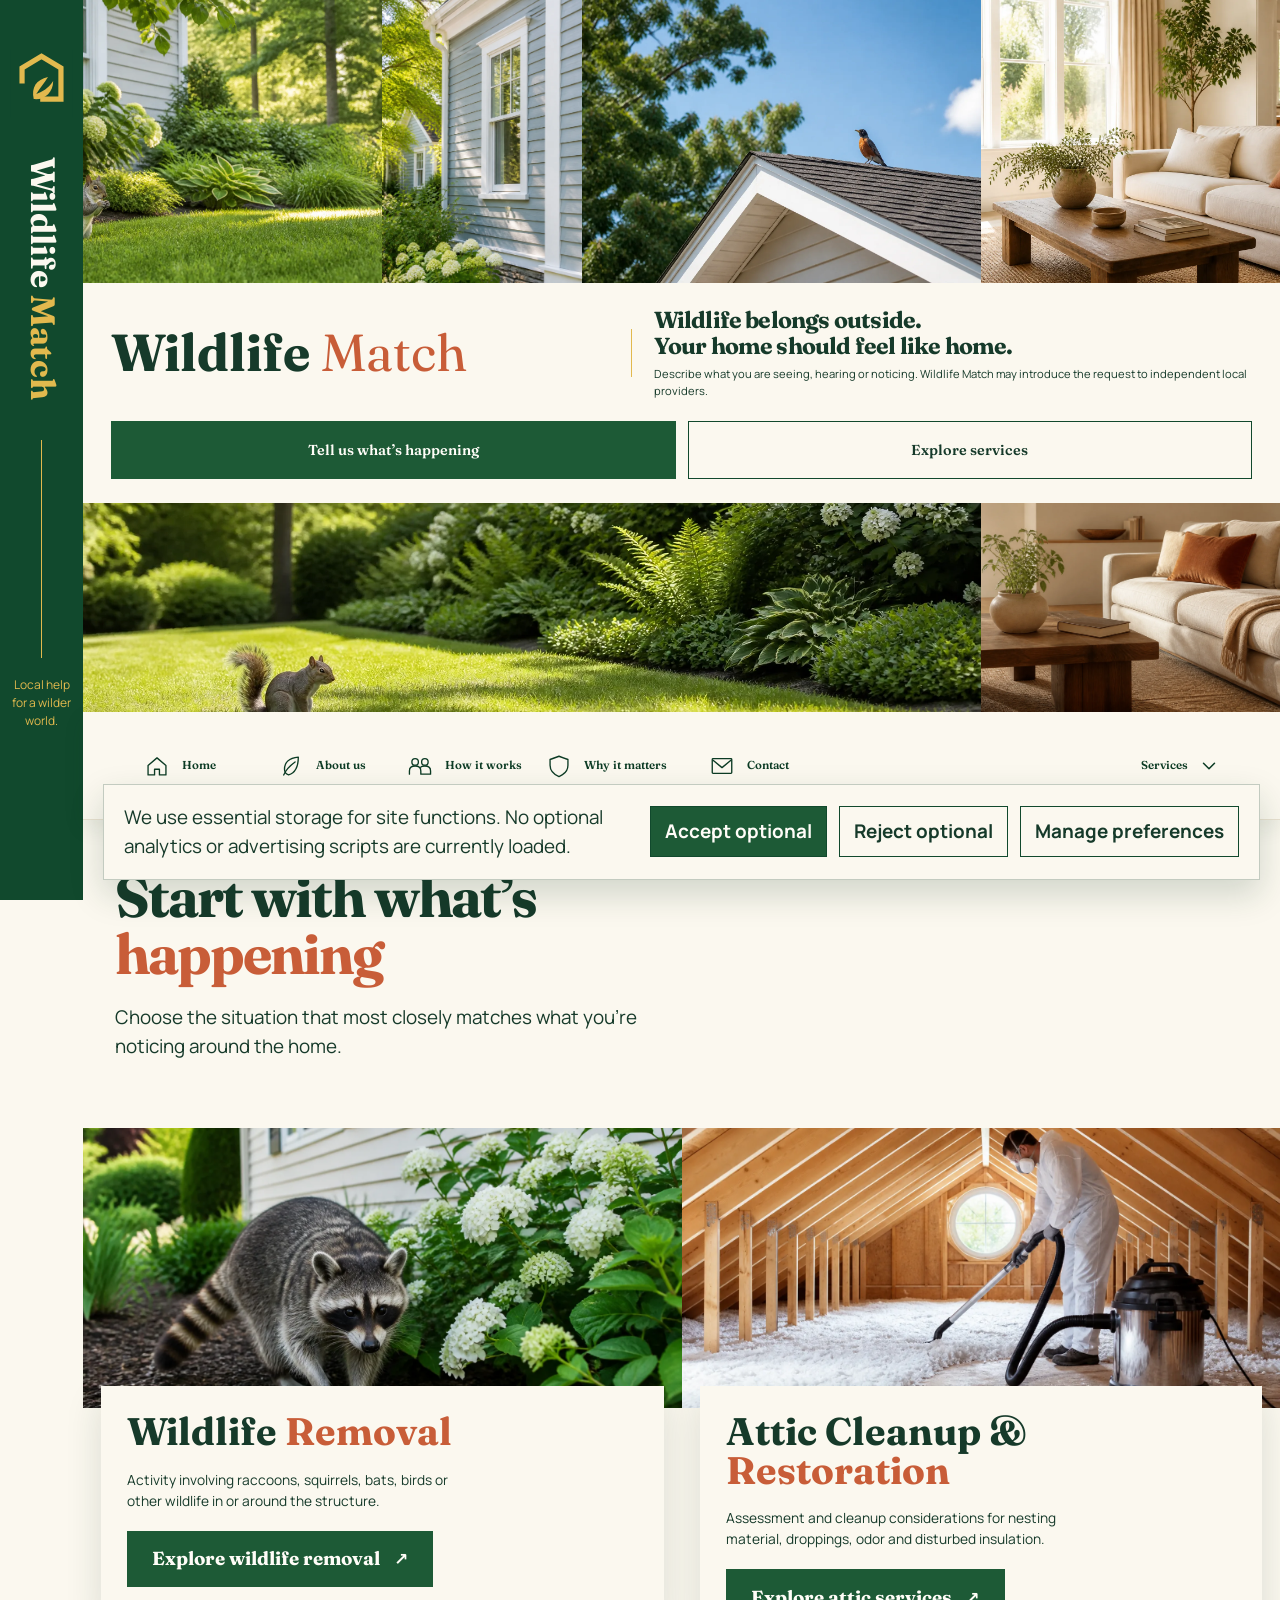
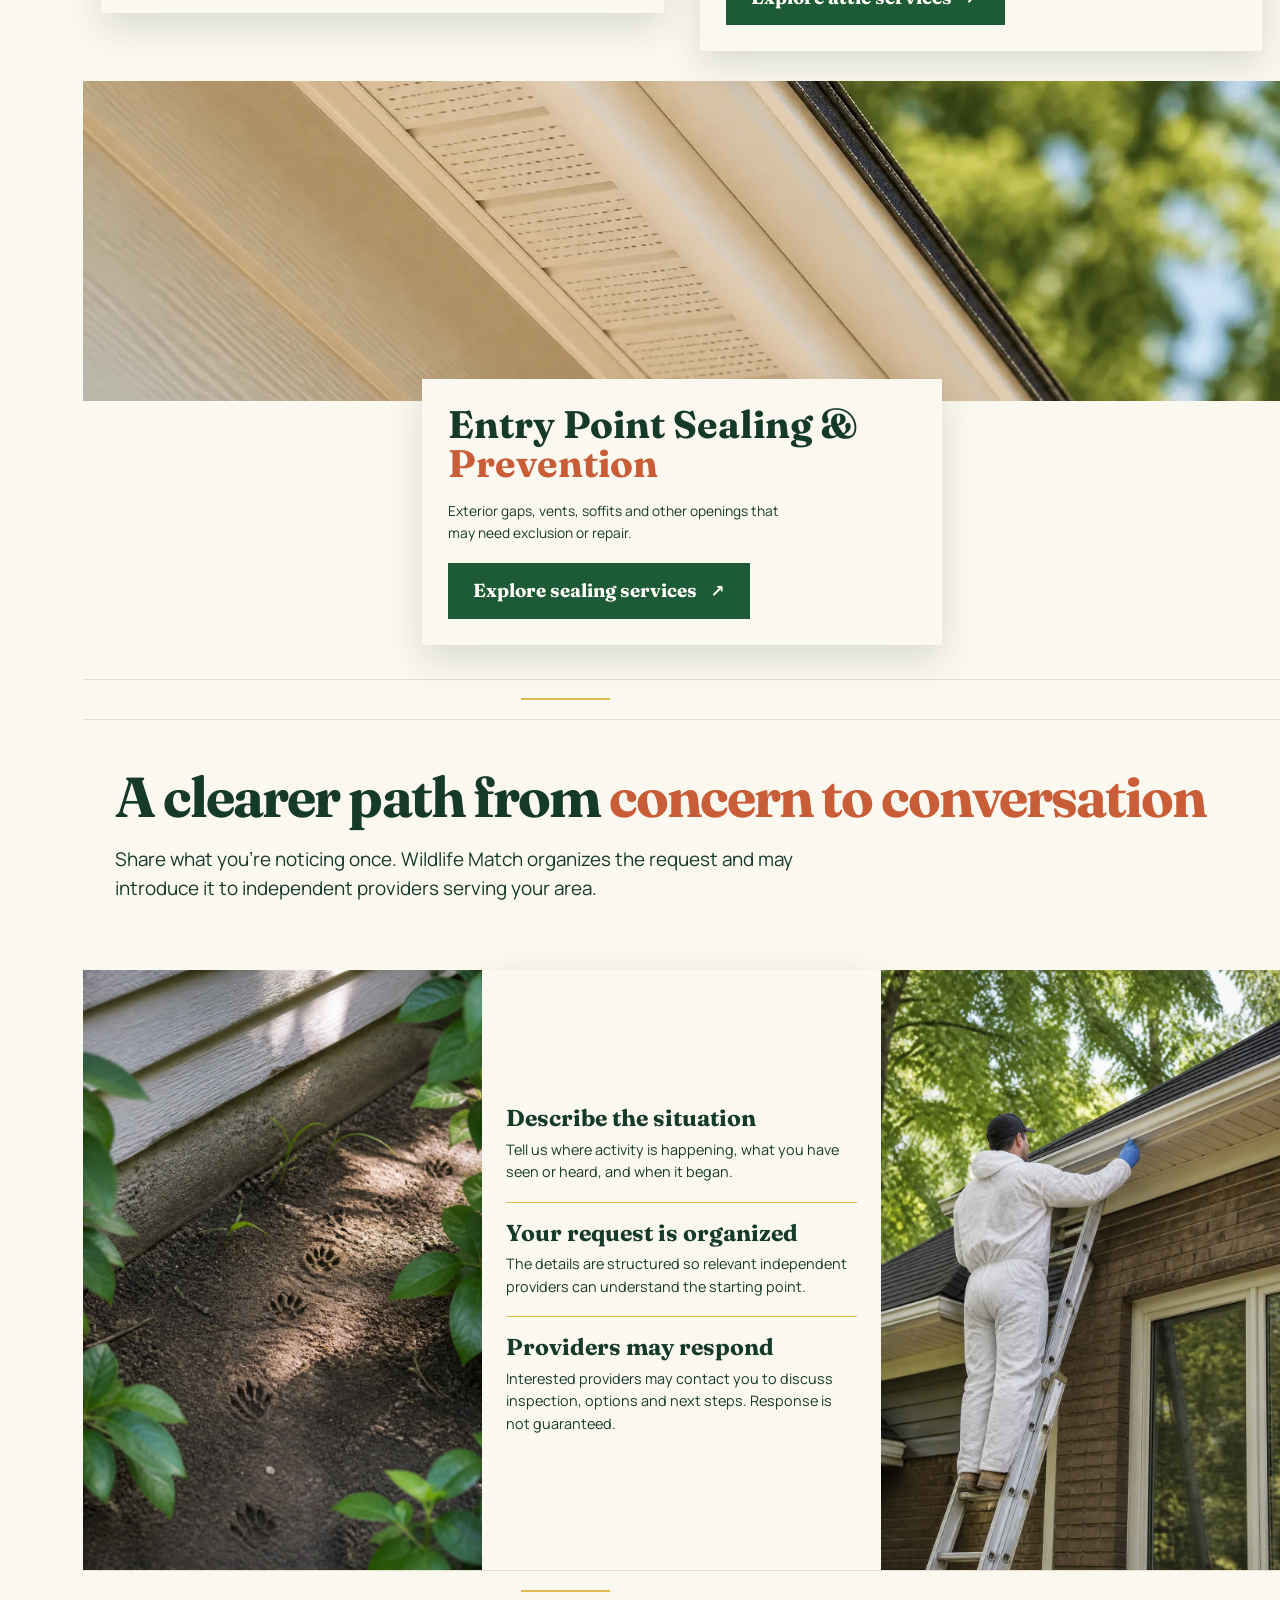
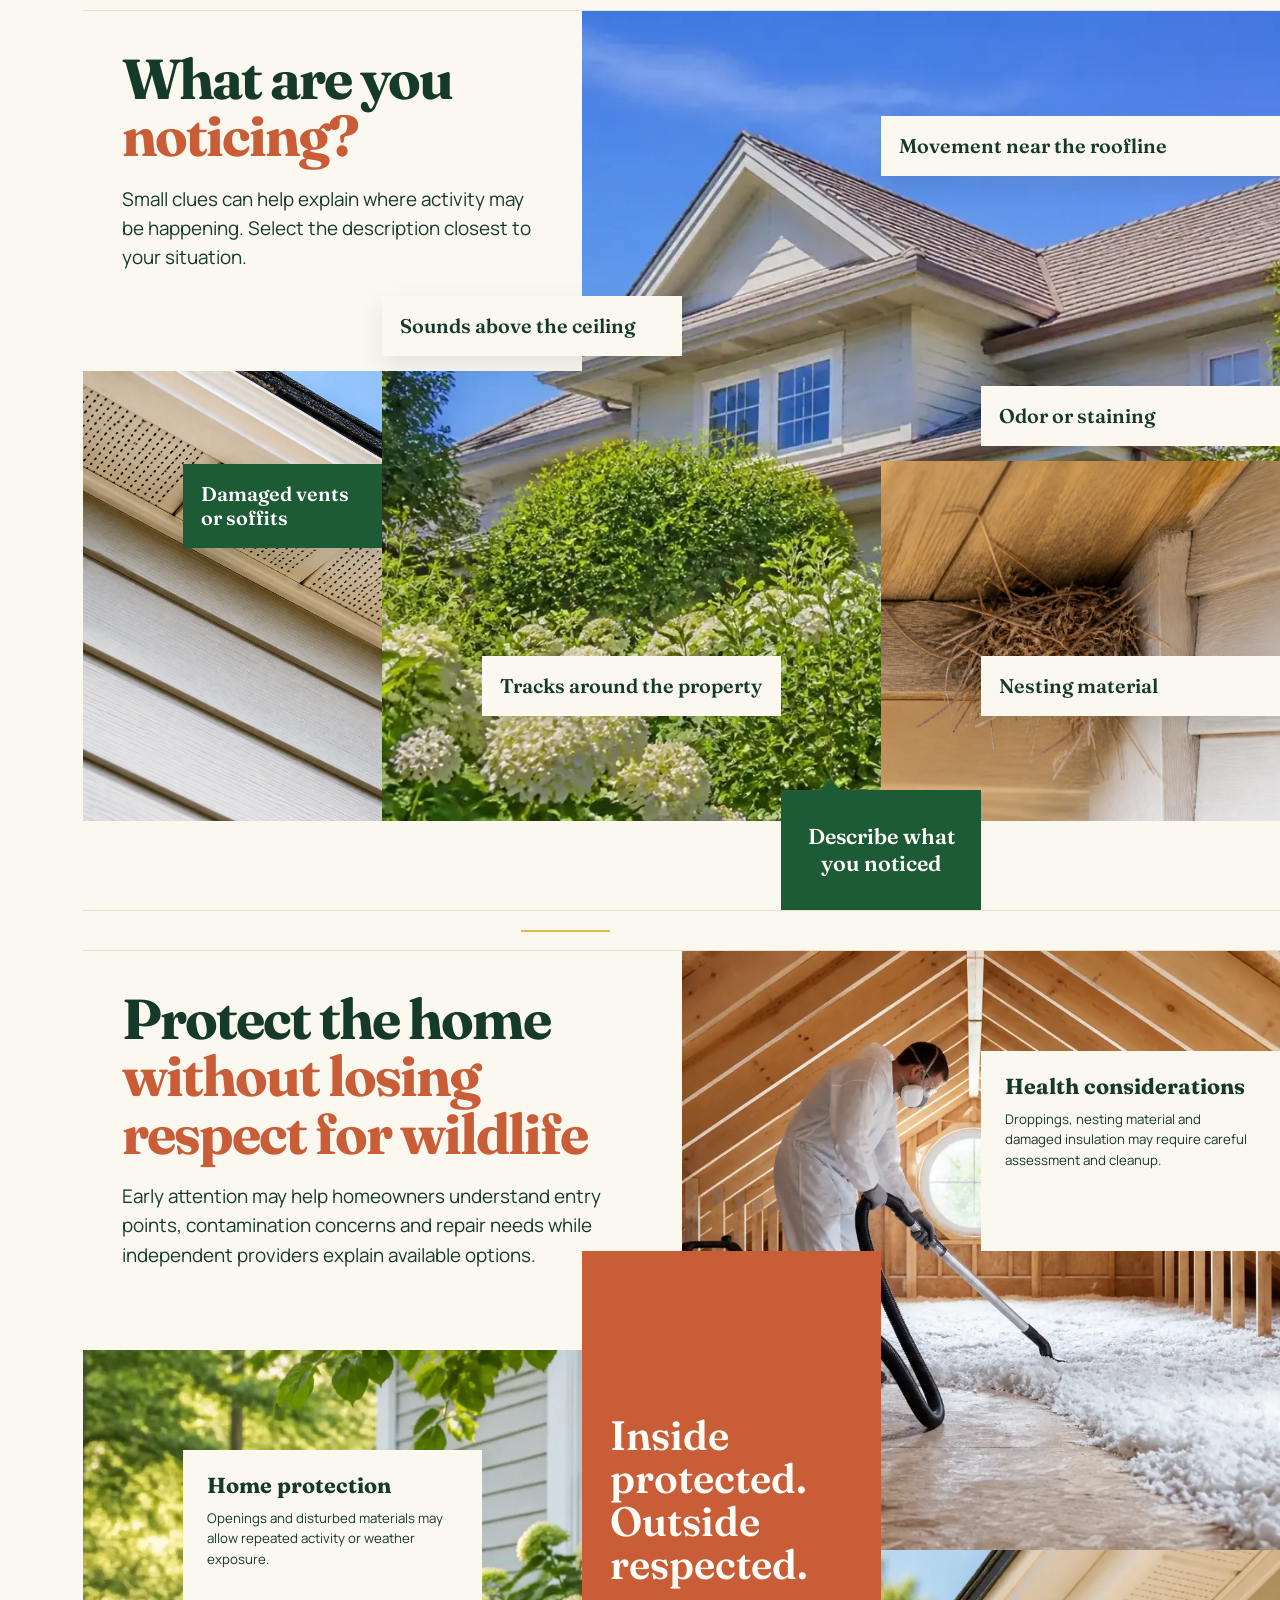
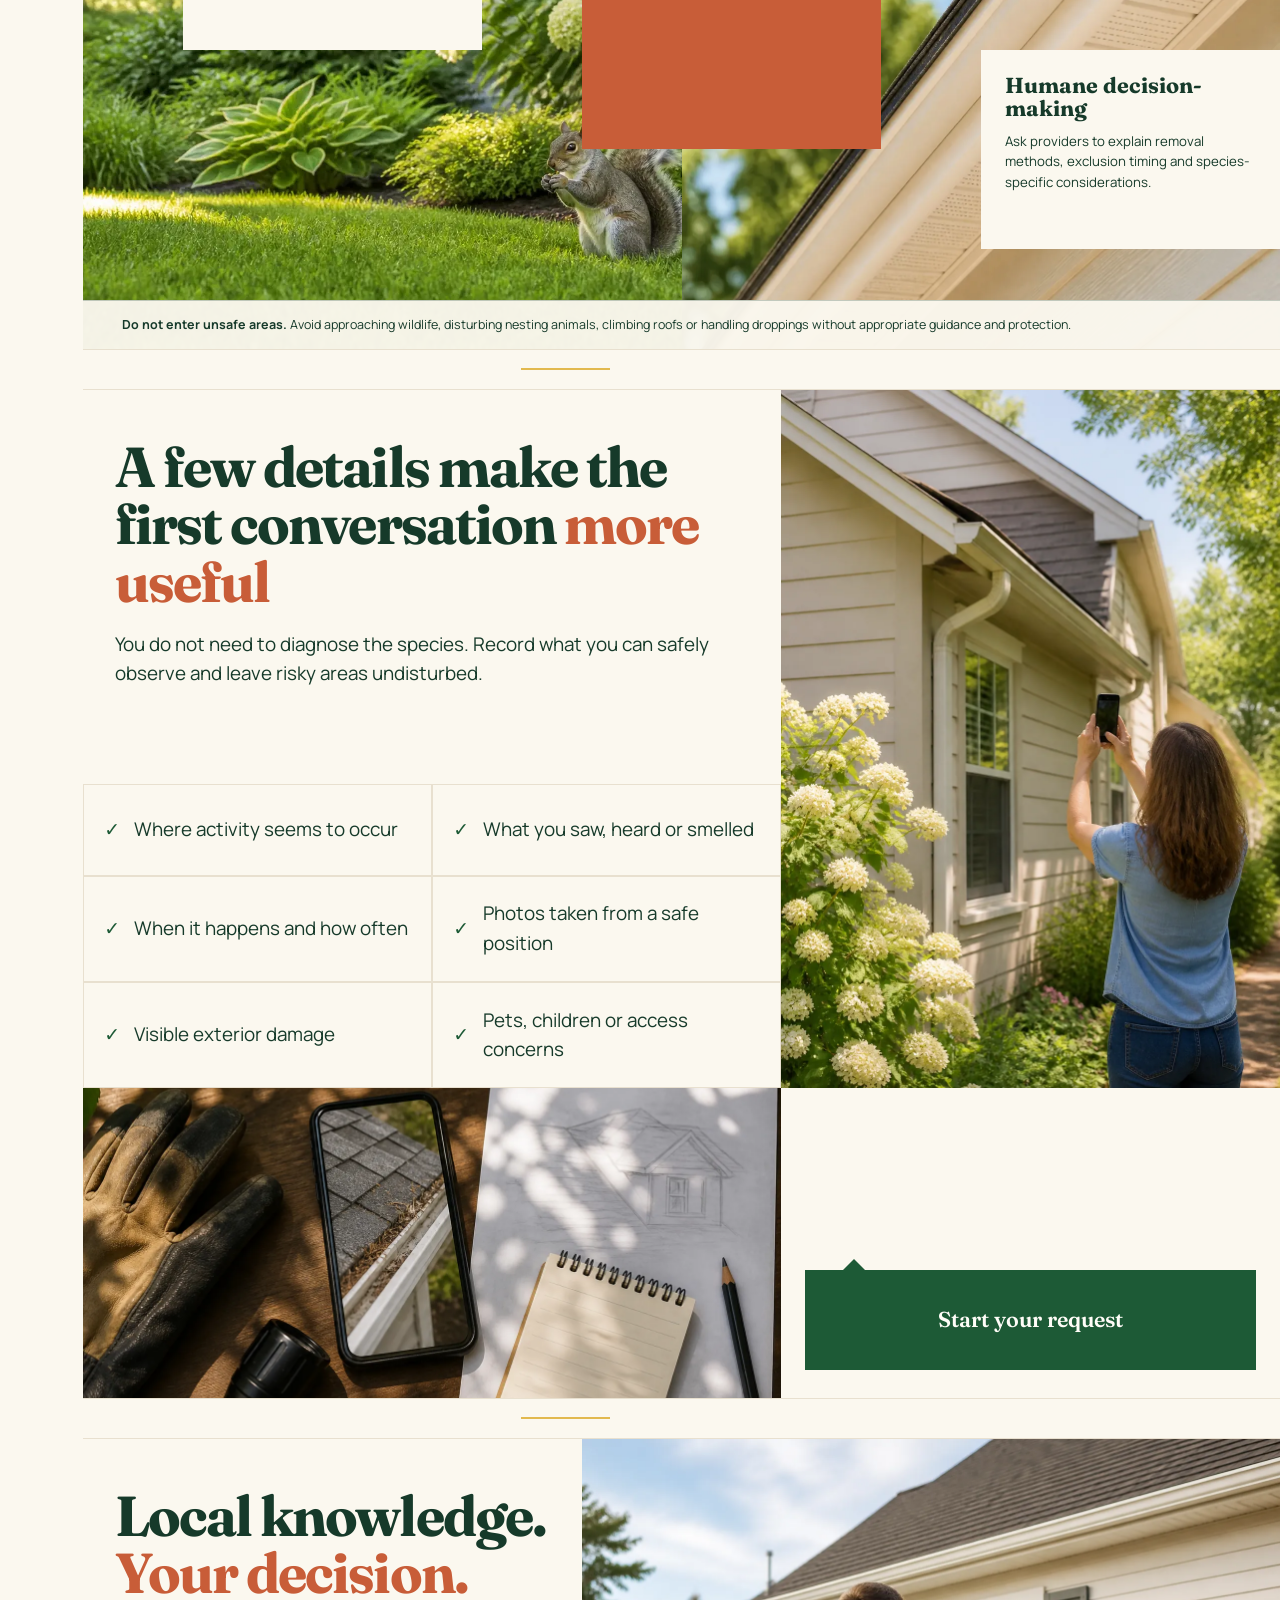
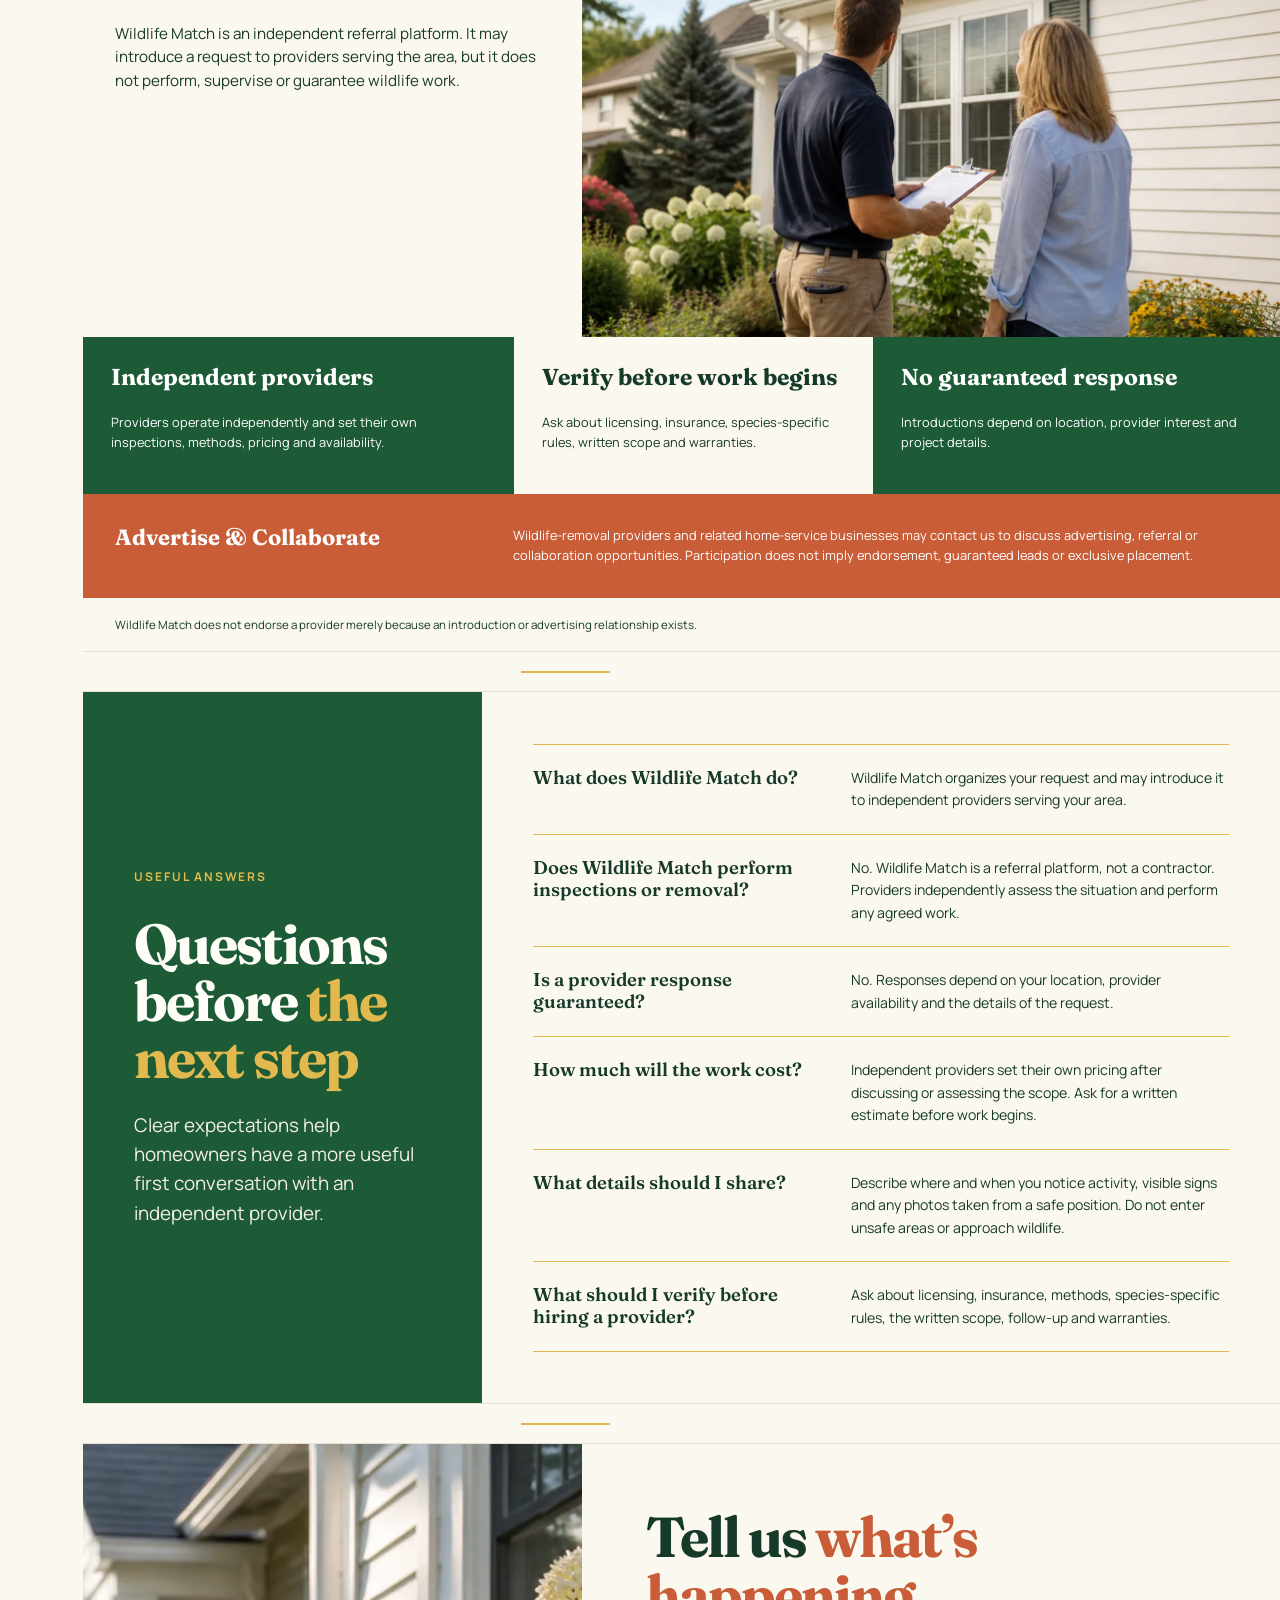
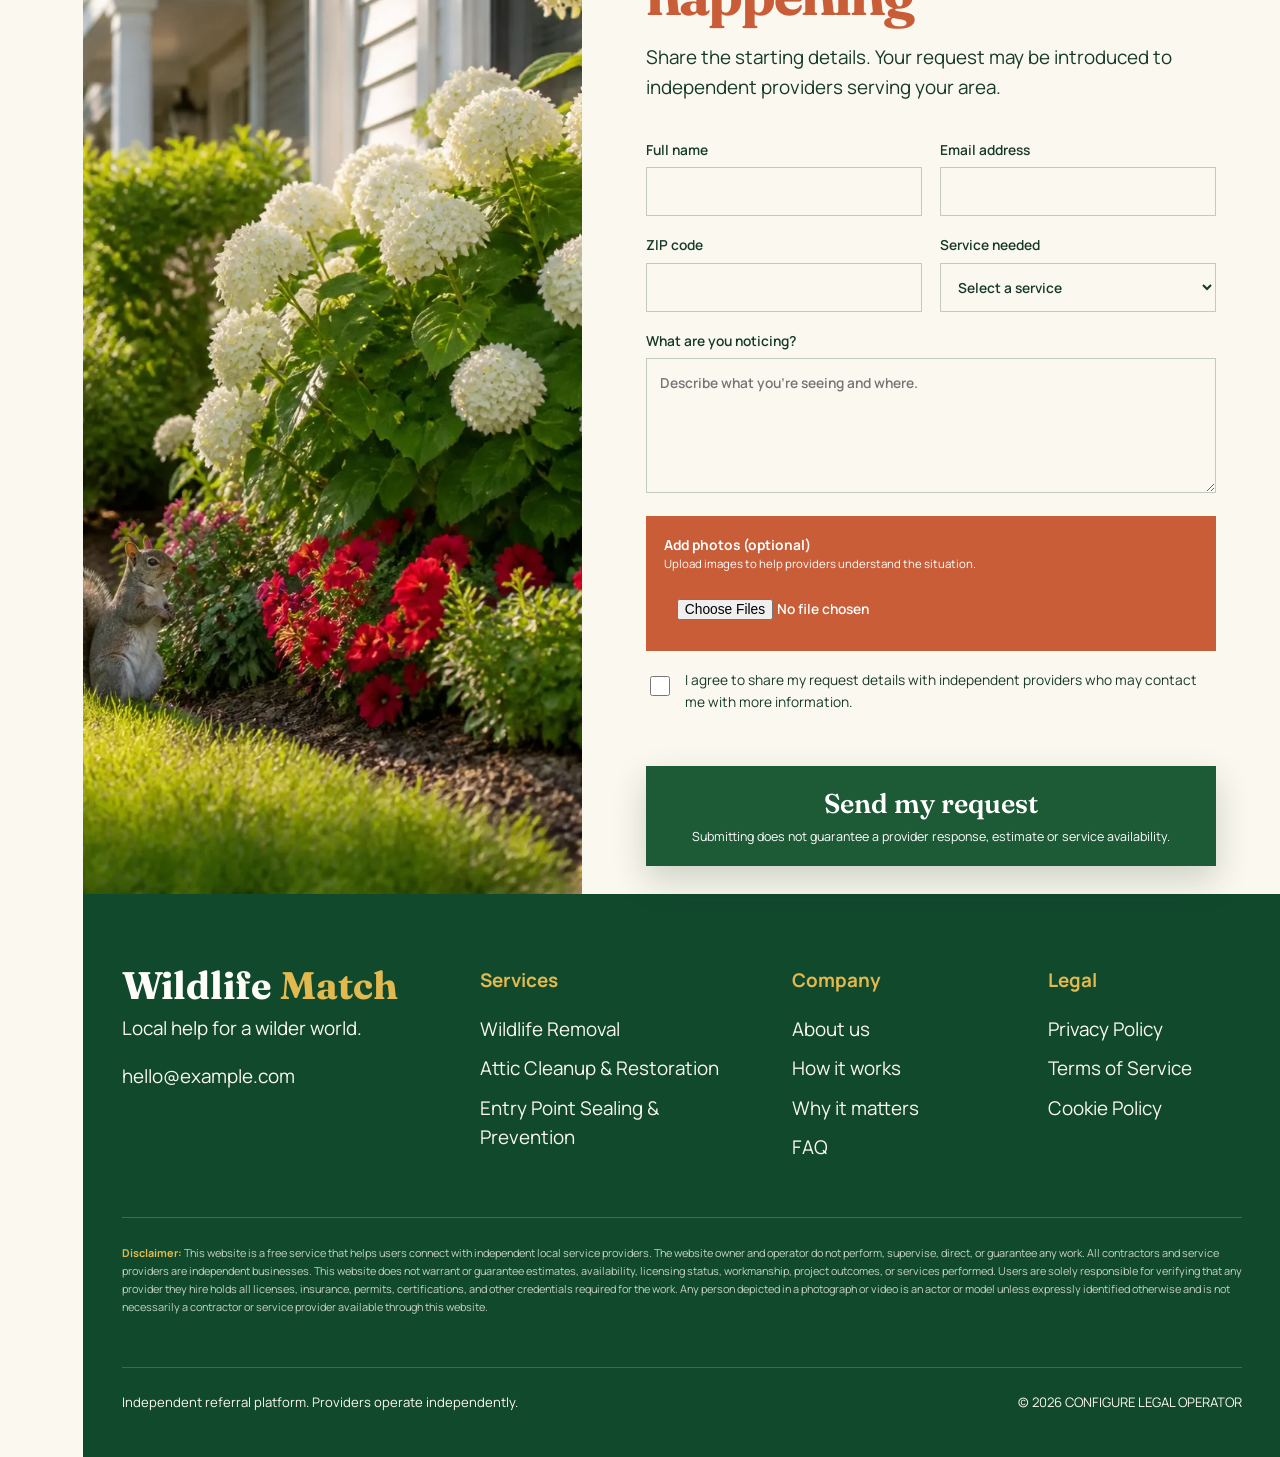
==== commit d1d459c0: "+" ====
--- a/index.html
+++ b/index.html
@@ -39,11 +39,6 @@
 
   <main id="main">
     <section class="hero" id="top" aria-labelledby="hero-title">
-      <img class="hero__photo hero__photo--garden-top" src="img/home/hero-garden.webp" width="1536" height="1024" fetchpriority="high" alt="Squirrel outside in a landscaped residential yard">
-      <img class="hero__photo hero__photo--wall" src="img/home/hero-wall.webp" width="1024" height="1536" fetchpriority="high" alt="" aria-hidden="true">
-      <img class="hero__photo hero__photo--roof" src="img/home/hero-roof.webp" width="1536" height="1024" fetchpriority="high" alt="Bird resting outside on a residential roof">
-      <img class="hero__photo hero__photo--interior-top" src="img/home/hero-interior.webp" width="1536" height="1024" fetchpriority="high" alt="Warm sunlit living room">
-
       <div class="hero__band">
         <p class="hero__brand" aria-hidden="true"><strong>Wildlife</strong> <em>Match</em></p>
         <div class="hero__copy">
@@ -55,6 +50,11 @@
           <a class="button button--outline" href="#services">Explore services</a>
         </div>
       </div>
+
+      <img class="hero__photo hero__photo--garden-top" src="img/home/hero-garden.webp" width="1536" height="1024" fetchpriority="high" alt="Squirrel outside in a landscaped residential yard">
+      <img class="hero__photo hero__photo--wall" src="img/home/hero-wall.webp" width="1024" height="1536" fetchpriority="high" alt="" aria-hidden="true">
+      <img class="hero__photo hero__photo--roof" src="img/home/hero-roof.webp" width="1536" height="1024" fetchpriority="high" alt="Bird resting outside on a residential roof">
+      <img class="hero__photo hero__photo--interior-top" src="img/home/hero-interior.webp" width="1536" height="1024" fetchpriority="high" alt="Warm sunlit living room">
 
       <img class="hero__photo hero__photo--garden-bottom" src="img/generated/home-hero-garden-bottom-v2.webp" width="1536" height="1024" alt="" aria-hidden="true">
       <img class="hero__photo hero__photo--interior-bottom" src="img/generated/home-hero-interior-bottom-v2.webp" width="1536" height="1024" alt="" aria-hidden="true">
@@ -179,7 +179,7 @@
   </main>
 
   <footer class="site-footer">
-    <div><strong class="footer-brand">Wildlife <em>Match</em></strong><p data-config="supportLine">Local help for a wilder world.</p><a data-config-href="email" href="mailto:hello@example.com" data-config="email">hello@example.com</a><address data-config="address">Configure address</address></div>
+    <div><strong class="footer-brand">Wildlife <em>Match</em></strong><p data-config="supportLine">Local help for a wilder world.</p><a data-config-href="email" href="mailto:hello@example.com" data-config="email">hello@example.com</a></div>
     <nav aria-label="Services"><strong>Services</strong><a href="wildlife-removal.html">Wildlife Removal</a><a href="attic-cleanup-restoration.html">Attic Cleanup &amp; Restoration</a><a href="entry-point-sealing-prevention.html">Entry Point Sealing &amp; Prevention</a></nav>
     <nav aria-label="Company"><strong>Company</strong><a href="#about">About us</a><a href="#how-it-works">How it works</a><a href="#why-it-matters">Why it matters</a><a href="#faq">FAQ</a></nav>
     <nav aria-label="Legal"><strong>Legal</strong><a href="privacy.html">Privacy Policy</a><a href="terms.html">Terms of Service</a><a href="cookie-policy.html">Cookie Policy</a></nav>
--- a/css/base.css
+++ b/css/base.css
@@ -8,8 +8,8 @@
 .site-footer{margin-left:var(--rail-w);display:grid;grid-template-columns:1.35fr 1.15fr .9fr .85fr;gap:clamp(28px,4vw,68px);background:var(--forest-900);color:var(--ivory-50);padding:72px var(--gutter) 44px}.site-footer nav{display:grid;align-content:start;gap:10px}.site-footer a{color:inherit;text-decoration:none}.site-footer a:hover{text-decoration:underline;text-underline-offset:4px}.site-footer address{margin-top:8px;font-style:normal}.site-footer strong{display:block;margin-bottom:10px;color:var(--gold)}.footer-brand{font-size:clamp(2rem,3vw,3.4rem);line-height:1;color:var(--white)!important}.footer-brand em{color:var(--gold);font-style:normal}.site-footer__disclaimer{grid-column:1/-1;margin:4px 0 0;padding-top:26px;border-top:1px solid rgba(255,255,255,.18);color:rgba(251,248,239,.78);font-size:clamp(.68rem,.78vw,.78rem);line-height:1.65}.site-footer__disclaimer strong{display:inline;margin:0;color:var(--gold)}.site-footer__bottom{grid-column:1/-1;display:flex;justify-content:space-between;gap:24px;padding-top:24px;border-top:1px solid rgba(255,255,255,.18);font-size:.82rem}
 .cookie-banner{position:fixed;z-index:70;left:calc(var(--rail-w) + 20px);right:20px;bottom:20px;display:grid;grid-template-columns:1fr auto auto auto;align-items:center;gap:12px;padding:18px 20px;background:var(--ivory-50);border:1px solid var(--line);box-shadow:0 14px 34px rgba(18,53,35,.18)}.cookie-banner[hidden]{display:none}.cookie-banner p{margin:0}.cookie-banner button,.cookie-banner a{min-height:48px;padding:10px 14px;border:1px solid var(--forest-900);background:transparent;text-decoration:none;font-weight:700}.cookie-banner [data-cookie="accept"]{background:var(--forest-800);color:var(--white)}.hp{position:absolute!important;left:-9999px!important}
 @media(min-width:1601px){main,.site-footer{max-width:var(--max)}.site-rail{left:max(0px,calc((100vw - var(--max))/2))}main,.site-footer{margin-left:max(var(--rail-w),calc((100vw - var(--max))/2 + var(--rail-w)))}}
-@media(max-width:1099px) and (min-width:768px){.rail-wordmark{font-size:1.75rem}.rail-support{font-size:.68rem}.site-footer{grid-template-columns:1fr 1fr}}
-@media(max-width:767px){html{scroll-behavior:auto}.site-rail{position:sticky;top:0;inset:auto;z-index:50;width:100%;height:70px;flex-direction:row;justify-content:space-between;padding:9px 16px}.rail-mark,.rail-mark img{width:48px;height:48px}.rail-wordmark{writing-mode:horizontal-tb;margin:0 auto 0 12px;font-size:clamp(1.35rem,6.5vw,1.8rem);white-space:nowrap}.rail-line,.rail-support{display:none}.menu-toggle{display:grid;gap:6px;place-content:center;width:48px;height:48px;border:1px solid var(--gold);background:transparent}.menu-toggle span:not(.sr-only){width:22px;height:2px;background:var(--gold)}section[id]{scroll-margin-top:70px}.section,.site-footer{margin-left:0}.site-footer{grid-template-columns:1fr;padding:52px 22px 32px}.site-footer__bottom{display:block}.site-footer__bottom>*{display:block;margin-top:8px}.cookie-banner{left:12px;right:12px;bottom:12px;grid-template-columns:1fr 1fr}.cookie-banner p,.cookie-banner a{grid-column:1/-1}.cookie-banner button{padding:8px}}
+@media(max-width:1100px) and (min-width:768px){.rail-wordmark{font-size:1.75rem}.rail-support{font-size:.68rem}.site-footer{grid-template-columns:1fr 1fr}}
+@media(max-width:767.98px){html{scroll-behavior:auto}.site-rail{position:sticky;inset:auto;top:0;z-index:50;width:100%;height:70px;flex-direction:row;justify-content:space-between;padding:9px 16px;box-shadow:0 8px 20px rgba(12,59,36,.18)}.rail-mark,.rail-mark img{width:48px;height:48px}.rail-wordmark{writing-mode:horizontal-tb;margin:0 auto 0 12px;font-size:clamp(1.35rem,6.5vw,1.8rem);white-space:nowrap}.rail-line,.rail-support{display:none}.menu-toggle{display:grid;gap:6px;place-content:center;width:48px;height:48px;border:1px solid var(--gold);background:transparent}.menu-toggle span:not(.sr-only){width:22px;height:2px;background:var(--gold)}section[id]{scroll-margin-top:70px}.section,.site-footer{margin-left:0}.site-footer{grid-template-columns:1fr;gap:26px;padding:42px 20px 26px}.site-footer nav{gap:8px}.site-footer strong{margin-bottom:6px}.site-footer__disclaimer{padding-top:20px;font-size:.68rem;line-height:1.55}.site-footer__bottom{display:block;padding-top:18px;font-size:.76rem}.site-footer__bottom>*{display:block;margin-top:7px}.cookie-banner{left:12px;right:12px;bottom:12px;grid-template-columns:1fr 1fr}.cookie-banner p,.cookie-banner a{grid-column:1/-1}.cookie-banner button{padding:8px}}
 @media(max-width:389px){.rail-wordmark{font-size:1.3rem}.site-rail{padding-inline:12px}.cookie-banner{grid-template-columns:1fr}}
 body.menu-open .cookie-banner{display:none}
 .nonjs-success{display:none;grid-column:1/-1;padding:18px;border-left:4px solid var(--success);background:var(--ivory-100)}.nonjs-success:target{display:block}
--- a/css/home.css
+++ b/css/home.css
@@ -1,4 +1,4 @@
-.hero{margin-left:var(--rail-w);height:min(1000px,100svh);min-height:760px;max-width:calc(var(--max) - var(--rail-w));display:grid;grid-template-columns:repeat(12,1fr);grid-template-rows:38% 15% 35% 12%;position:relative;overflow:hidden;background:var(--ivory-100)}
+.hero{margin-left:var(--rail-w);height:min(1000px,100svh);min-height:min(760px,100svh);max-width:calc(var(--max) - var(--rail-w));display:grid;grid-template-columns:repeat(12,1fr);grid-template-rows:38% 15% 35% 12%;position:relative;overflow:hidden;background:var(--ivory-100)}
 .hero__photo{width:100%;height:100%}.hero__photo--garden-top{grid-column:1/4;grid-row:1}.hero__photo--wall{grid-column:4/6;grid-row:1}.hero__photo--roof{grid-column:6/10;grid-row:1}.hero__photo--interior-top{grid-column:10/13;grid-row:1}.hero__photo--garden-bottom{grid-column:1/10;grid-row:3}.hero__photo--interior-bottom{grid-column:10/13;grid-row:3}
 .hero__band{z-index:2;grid-column:1/13;grid-row:2;display:grid;grid-template-columns:5fr 3fr 4fr;align-items:center;background:var(--ivory-50);padding:0 var(--gutter)}.hero__brand{font-size:clamp(2.5rem,4vw,4.6rem);line-height:.95;margin:0;padding-right:clamp(16px,2vw,34px);border-right:1px solid var(--gold);white-space:nowrap}.hero__brand strong{font-weight:700}.hero__copy{padding:0 clamp(18px,2vw,30px)}.hero__copy h1{font-size:clamp(1.3rem,1.65vw,1.95rem);line-height:1.18;margin:0;letter-spacing:-.025em}.hero__copy p{font-size:clamp(.72rem,.73vw,.88rem);line-height:1.4;margin:.55rem 0 0}.hero__actions{display:flex;gap:14px;justify-content:flex-end}.hero__actions>*{min-height:62px}
 .hero__floating-request{z-index:4;position:absolute;right:18.5%;bottom:4%;width:238px;height:168px;padding:35px 26px 22px;font:600 1.6rem/1.1 Fraunces,serif;text-align:center;box-shadow:0 14px 34px rgba(18,53,35,.2)}.hero__floating-request::after{content:"↗";display:block;margin-top:12px;font-family:Manrope,sans-serif;font-size:1rem}.hero__dock{grid-column:1/13;grid-row:4;display:grid;grid-template-columns:repeat(5,1fr);align-items:center;background:var(--ivory-50);padding:0 calc(var(--gutter) * .7)}.hero__dock a{display:flex;align-items:center;justify-content:center;min-height:56px;text-align:center;text-underline-offset:9px;text-decoration-thickness:1px;font-size:.9rem}
@@ -11,10 +11,10 @@
 .about__photo{grid-column:4/12;grid-row:1/8;width:100%;height:100%}.about__intro{z-index:2;grid-column:1/5;grid-row:1/7;margin:7% 0 0 4%;padding:var(--gutter);background:var(--ivory-50)}.about__points{z-index:3;grid-column:1/11;grid-row:7/11;display:grid;grid-template-columns:36fr 30fr 34fr;margin-left:4%}.about__points article{padding:28px;background:var(--forest-800);color:white}.about__points article:nth-child(2){background:var(--ivory-50);color:var(--ink)}.about__collaborate{z-index:3;grid-column:11/13;grid-row:1/9;background:var(--terracotta);color:white;padding:32px 22px}
 .faq{display:grid;grid-template-columns:4fr 8fr;min-height:680px;background:var(--ivory-50)}.faq__heading{display:flex;flex-direction:column;justify-content:center;padding:clamp(34px,4vw,64px);background:var(--forest-800);color:var(--white)}.faq__heading .eyebrow{margin:0 0 28px;color:var(--gold);font-size:.75rem;font-weight:700;letter-spacing:.16em;text-transform:uppercase}.faq__heading h2{margin:0 0 24px;color:var(--white)}.faq__heading h2 em{color:var(--gold)}.faq__heading>p:last-child{max-width:34ch;margin:0;color:var(--ivory-100)}.faq__list{display:grid;align-content:center;margin:0;padding:clamp(30px,4vw,64px)}.faq__item{display:grid;grid-template-columns:minmax(180px,.85fr) 1.15fr;gap:clamp(24px,3vw,52px);padding:22px 0;border-top:1px solid var(--gold)}.faq__item:last-child{border-bottom:1px solid var(--gold)}.faq__item dt{font:600 clamp(1.08rem,1.45vw,1.5rem)/1.2 Fraunces,Georgia,serif}.faq__item dd{margin:0;font-size:.88rem;line-height:1.6}
 .request{margin-left:var(--rail-w);display:grid;grid-template-columns:5fr 7fr;min-height:720px}.request__photo{width:100%;height:100%}.request__form{display:grid;grid-template-columns:1fr 1fr;align-content:center;gap:18px;padding:clamp(28px,5vw,72px);background:var(--ivory-50)}.request__form header,.request__message,.request__upload,.request__consent,.request__submit,.form-status{grid-column:1/-1}.request__form input,.request__form select,.request__form textarea{width:100%;margin-top:7px;padding:13px;border:1px solid var(--line);background:transparent;font:inherit}.request__upload{display:flex;justify-content:space-between;align-items:center;background:var(--terracotta);color:white;padding:18px}.request__upload input{width:auto;border:0}.request__consent{display:flex;gap:12px}.request__consent input{width:auto}.request__submit{min-height:100px;border:0;background:var(--forest-800);color:white;font:600 1.7rem Fraunces,serif}.request__submit small{display:block;margin-top:8px;font:400 .78rem Manrope,sans-serif}
-@media(max-width:767px){.hero{margin-left:0;height:auto;min-height:0;grid-template-columns:repeat(6,1fr);grid-template-rows:292px auto;overflow:visible}.hero__photo--garden-top{grid-column:1/3;grid-row:1;object-position:42% center}.hero__photo--wall{display:none}.hero__photo--roof{grid-column:3/5;grid-row:1;object-position:62% center}.hero__photo--interior-top{grid-column:5/7;grid-row:1;object-position:61% center}.hero__band{grid-column:1/7;grid-row:2;display:block;margin-top:-1px;padding:34px clamp(20px,5.5vw,30px) 36px}.hero__brand{display:none}.hero__copy{padding:0}.hero__copy h1{font:600 clamp(2.28rem,9.7vw,3.15rem)/1.08 Fraunces,serif;letter-spacing:-.035em}.hero__copy h1::after{content:"";display:block;width:54px;height:3px;margin:22px 0;background:var(--gold)}.hero__copy p{font-size:.94rem;margin:0 0 24px}.hero__actions{justify-content:stretch;gap:12px}.hero__actions>*{flex:1;min-height:74px;padding:12px;font:600 clamp(1rem,4.5vw,1.35rem)/1.15 Fraunces,serif}.hero__photo--garden-bottom,.hero__photo--interior-bottom,.hero__floating-request,.hero__dock{display:none}.section-divider{margin-left:0;width:100%;height:30px}.section-divider::after{left:20px;width:72px}.services,.process,.signs,.matters,.prepare,.about{display:flex;flex-direction:column;min-height:0;overflow:visible}.faq{display:block;min-height:0}.faq__heading{padding:48px 20px}.faq__heading .eyebrow{margin-bottom:20px}.faq__heading h2{font-size:clamp(2.55rem,12vw,3.65rem)}.faq__list{padding:28px 20px 42px}.faq__item{display:block;padding:22px 0}.faq__item dt{margin-bottom:10px;font-size:1.35rem}.faq__item dd{font-size:.86rem}.services__heading,.process__heading,.signs__heading,.matters__heading,.prepare__heading{padding:48px 20px}.service-tile{min-height:430px}.service-tile--attic{width:78%;align-self:flex-end}.service-tile .editorial-label{max-width:86%;left:20px;right:auto;top:auto;bottom:-18px}.process__tracks,.process__inspection,.signs__main,.signs__vent,.signs__nest,.matters__wildlife,.matters__attic,.matters__edge,.prepare__table,.prepare__photo,.about__photo{width:100%;height:auto;aspect-ratio:4/3}.process__steps,.signs__labels,.matters__topics,.prepare__list,.about__points{display:block;margin:0 20px;padding:0}.process__steps article,.signs__labels li,.matters__topics article,.prepare__list li,.about__points article{margin:0 0 14px;padding:22px}.signs__cta,.prepare__cta{margin:-20px 20px 30px}.matters__manifesto{display:block;margin:-40px 20px 20px;padding:30px}.about__intro,.about__collaborate{margin:0;padding:40px 20px}.request{margin-left:0;display:block}.request__photo{height:340px}.request__form{grid-template-columns:1fr;padding:38px 20px}.request__form>*{grid-column:1}.request__message,.request__upload,.request__consent,.request__submit,.request__form header{grid-column:1}}
+@media(max-width:767.98px){.hero{margin-left:0;height:auto;min-height:0;grid-template-columns:repeat(6,1fr);grid-template-rows:292px auto;overflow:visible}.hero__photo--garden-top{grid-column:1/3;grid-row:1;object-position:42% center}.hero__photo--wall{display:none}.hero__photo--roof{grid-column:3/5;grid-row:1;object-position:62% center}.hero__photo--interior-top{grid-column:5/7;grid-row:1;object-position:61% center}.hero__band{grid-column:1/7;grid-row:2;display:block;margin-top:-1px;padding:34px clamp(20px,5.5vw,30px) 36px}.hero__brand{display:none}.hero__copy{padding:0}.hero__copy h1{font:600 clamp(2.28rem,9.7vw,3.15rem)/1.08 Fraunces,serif;letter-spacing:-.035em}.hero__copy h1::after{content:"";display:block;width:54px;height:3px;margin:22px 0;background:var(--gold)}.hero__copy p{font-size:.94rem;margin:0 0 24px}.hero__actions{justify-content:stretch;gap:12px}.hero__actions>*{flex:1;min-height:74px;padding:12px;font:600 clamp(1rem,4.5vw,1.35rem)/1.15 Fraunces,serif}.hero__photo--garden-bottom,.hero__photo--interior-bottom,.hero__floating-request,.hero__dock{display:none}.section-divider{margin-left:0;width:100%;height:30px}.section-divider::after{left:20px;width:72px}.services,.process,.signs,.matters,.prepare,.about{display:flex;flex-direction:column;min-height:0;overflow:visible}.faq{display:block;min-height:0}.faq__heading{padding:48px 20px}.faq__heading .eyebrow{margin-bottom:20px}.faq__heading h2{font-size:clamp(2.55rem,12vw,3.65rem)}.faq__list{padding:28px 20px 42px}.faq__item{display:block;padding:22px 0}.faq__item dt{margin-bottom:10px;font-size:1.35rem}.faq__item dd{font-size:.86rem}.services__heading,.process__heading,.signs__heading,.matters__heading,.prepare__heading{padding:48px 20px}.service-tile{min-height:430px}.service-tile--attic{width:78%;align-self:flex-end}.service-tile .editorial-label{max-width:86%;left:20px;right:auto;top:auto;bottom:-18px}.process__tracks,.process__inspection,.signs__main,.signs__vent,.signs__nest,.matters__wildlife,.matters__attic,.matters__edge,.prepare__table,.prepare__photo,.about__photo{width:100%;height:auto;aspect-ratio:4/3}.process__steps,.signs__labels,.matters__topics,.prepare__list,.about__points{display:block;margin:0 20px;padding:0}.process__steps article,.signs__labels li,.matters__topics article,.prepare__list li,.about__points article{margin:0 0 14px;padding:22px}.signs__cta,.prepare__cta{margin:-20px 20px 30px}.matters__manifesto{display:block;margin:-40px 20px 20px;padding:30px}.about__intro,.about__collaborate{margin:0;padding:40px 20px}.request{margin-left:0;display:block}.request__photo{height:340px}.request__form{grid-template-columns:1fr;padding:38px 20px}.request__form>*{grid-column:1}.request__message,.request__upload,.request__consent,.request__submit,.request__form header{grid-column:1}}
 @media(max-width:389px){.hero{grid-template-rows:260px auto}.hero__actions{display:grid}.hero__actions>*{width:100%;min-height:62px}.hero__copy h1{font-size:2.15rem}}
 .hero__copy h1{font-size:clamp(1.22rem,1.38vw,1.65rem);line-height:1.08}.hero__copy p{font-size:clamp(.62rem,.63vw,.76rem);line-height:1.3;margin-top:.42rem}
-@media(max-width:767px){.hero__copy h1{font-size:clamp(2rem,8.8vw,2.55rem)}}
+@media(max-width:767.98px){.hero__copy h1{font-size:clamp(2rem,8.8vw,2.55rem)}}
 
 /* Editorial refinement for the remaining mapped sections. */
 .services__heading h2,.process__heading h2,.signs__heading h2,.matters__heading h2,.prepare__heading h2,.about__intro h2,.request__form h2{margin-bottom:20px}.services__heading h2 em{display:block}.services__heading p{max-width:560px}.service-tile .editorial-label{max-width:60%}.service-tile .editorial-label p{max-width:42ch;font-size:.86rem}.service-tile--attic .editorial-label{max-width:66%}.service-tile--sealing .editorial-label{max-width:50%}
@@ -27,7 +27,7 @@
 .about{min-height:820px}.about__intro p{font-size:.95rem}.about__points h3{font-size:clamp(1.3rem,1.8vw,2rem)}.about__points p,.about__collaborate p{font-size:.8rem}.about__nonendorsement{z-index:5;grid-column:4/11;grid-row:10/11;align-self:end;margin:0;padding:12px 20px;background:var(--ivory-50);font-size:.72rem}
 .request__form label{font-size:.86rem;font-weight:600}.request__form input,.request__form select,.request__form textarea{min-height:48px}.request__upload small{display:block;font-weight:400}.request__upload input{max-width:48%}.request__consent{align-items:flex-start;font-weight:400!important}.request__consent input{min-width:20px;min-height:20px}.request__submit{position:relative;z-index:4;transform:translateY(36px);box-shadow:0 14px 34px rgba(18,53,35,.2)}.form-status{padding:14px;border-left:4px solid var(--success);background:var(--ivory-100)}
 
-@media(max-width:767px){
+@media(max-width:767.98px){
   .services__heading h2,.process__heading h2,.signs__heading h2,.matters__heading h2,.prepare__heading h2,.about__intro h2,.request__form h2{font-size:clamp(2.55rem,12vw,3.65rem)}
   .service-tile{width:100%;min-height:470px;margin-bottom:36px}.service-tile--attic{width:78%;min-height:430px;margin-top:-10px}.service-tile--sealing{min-height:420px}.service-tile .editorial-label,.service-tile--attic .editorial-label,.service-tile--sealing .editorial-label{left:20px;right:auto;bottom:-18px;max-width:86%;padding:26px}.service-tile--attic .editorial-label{left:-20px}.service-tile h3{font-size:2.25rem}.service-tile .editorial-label p{font-size:.82rem}.service-tile--wildlife .projecting-tab{margin-bottom:-52px}
   .process{padding-top:36px}.process__heading{order:0}.process__tracks{order:1;aspect-ratio:4/5}.process__steps{order:2;margin:-36px 20px 0!important;position:relative;z-index:3;padding:28px!important}.process__steps article{margin:0!important;padding:18px 0!important}.process__inspection{order:3;aspect-ratio:4/5}
@@ -55,7 +55,7 @@
   .hero__copy h1 span{display:block;white-space:nowrap}
   .hero__copy p{margin-top:.42rem;font-size:clamp(.58rem,.63vw,.68rem);line-height:1.32}
   .hero__actions{display:grid;grid-template-columns:minmax(0,1.38fr) minmax(0,1fr);gap:14px;min-width:0}
-  .hero__actions .button{min-width:0;min-height:64px;padding:14px;font:600 clamp(.96rem,1.12vw,1.12rem)/1.12 Fraunces,Georgia,serif;white-space:nowrap}
+  .hero__actions .button{min-width:0;min-height:64px;padding:14px 12px;font:600 clamp(.94rem,1.05vw,1.08rem)/1.12 Fraunces,Georgia,serif;white-space:nowrap}
   .hero__floating-request{z-index:50;right:19.2%;bottom:0;width:clamp(224px,16.8vw,264px);height:clamp(154px,18vh,180px);padding:24px 28px 20px;flex-direction:column;gap:10px;font:600 clamp(1.45rem,1.85vw,1.82rem)/1.08 Fraunces,Georgia,serif}
   .hero__floating-request::before{left:50%;transform:translateX(-50%)}
   .hero__floating-request::after{display:none}
@@ -70,7 +70,7 @@
   .hero__dock .services-dropdown{align-self:stretch}.hero__dock .services-dropdown summary{padding:0 8px;font:600 clamp(.72rem,.9vw,.92rem)/1.2 Fraunces,Georgia,serif;color:var(--forest-950)}.hero__dock .services-dropdown summary:hover span{text-decoration:underline;text-underline-offset:8px;text-decoration-thickness:1px}.hero__dock .services-dropdown summary svg{width:22px}.hero__dock .services-dropdown__panel a{justify-content:flex-start}
 }
 
-@media(max-width:1099px) and (min-width:768px){
+@media(max-width:1100px) and (min-width:768px){
   .hero__band{grid-template-columns:4.6fr 3.35fr 4.05fr;padding-inline:24px}
   .hero__brand{font-size:clamp(2.55rem,4.9vw,3.35rem);padding-right:18px}
   .hero__copy{padding-inline:10px}
@@ -85,7 +85,7 @@
   .hero__floating-request{right:8.5%;width:210px;height:154px;font-size:1.35rem}
 }
 
-@media(max-width:767px){
+@media(max-width:767.98px){
   .hero{grid-template-rows:clamp(136px,38vw,166px) auto;background:var(--ivory-50)}
   .hero__photo--garden-top{object-position:26% 69%}
   .hero__photo--roof{object-position:66% 50%}
@@ -108,3 +108,53 @@
   .hero__actions{grid-template-columns:1fr}
   .hero__actions .button{width:100%;min-height:60px}
 }
+
+/* Compact editorial rhythm for phones without flattening the compositions. */
+@media(max-width:767.98px){
+  .services__heading,.process__heading,.signs__heading,.matters__heading,.prepare__heading{padding:40px 20px}
+  .services__heading h2,.process__heading h2,.signs__heading h2,.matters__heading h2,.prepare__heading h2,.about__intro h2,.request__form h2{font-size:clamp(2.35rem,11vw,3.25rem)}
+  .service-tile{min-height:400px;margin-bottom:28px}.service-tile--attic{min-height:370px}.service-tile--sealing{min-height:365px}
+  .service-tile .editorial-label,.service-tile--attic .editorial-label,.service-tile--sealing .editorial-label{padding:22px}.service-tile h3{font-size:2rem}
+  .process{padding-top:0}.process__tracks,.process__inspection{aspect-ratio:16/10}.process__steps{margin:-24px 16px 0!important;padding:22px!important}.process__steps article{padding:15px 0!important}
+  .signs__main{aspect-ratio:5/4}.signs__labels{margin:-18px 16px 0!important}.signs__labels li{padding:18px!important;font-size:1.05rem}.signs__vent{width:58%;aspect-ratio:1/1}.signs__nest{width:64%;margin-top:-22px}.signs__cta{width:68%;min-height:88px;margin:-14px 16px 38px;font-size:1.1rem}
+  .matters__attic,.matters__wildlife{aspect-ratio:16/10}.matters__edge{aspect-ratio:16/9}.matters__manifesto{margin-top:-34px;padding:24px;font-size:2.15rem}.matters__topics{margin:-16px 16px 0!important}.matters__topics article{padding:20px}.matters__topics article:nth-child(even){margin-left:8%!important}.matters__safety{padding:20px 18px}
+  .prepare__photo{aspect-ratio:4/3}.prepare__list{margin:-30px 16px 0!important}.prepare__list li{min-height:68px;padding:16px 16px 16px 50px}.prepare__list li::before{left:20px}.prepare__table{aspect-ratio:16/10}.prepare__cta{width:68%;min-height:88px;margin:-22px 16px 40px;font-size:1.1rem}
+  .about__intro{padding:40px 20px}.about__photo{aspect-ratio:16/10}.about__points{margin:-24px 16px 0!important}.about__points article{padding:22px!important}.about__collaborate{min-height:250px;margin-top:20px;padding:32px 20px}.about__nonendorsement{padding:20px 18px}
+  .faq__heading{padding:40px 20px}.faq__heading h2{font-size:clamp(2.35rem,11vw,3.25rem)}.faq__list{padding:22px 20px 34px}.faq__item{padding:18px 0}.faq__item dt{font-size:1.2rem}.faq__item dd{font-size:.82rem;line-height:1.55}
+  .request__photo{height:300px}.request__form{gap:14px;padding:34px 20px 28px}.request__submit{min-height:96px;transform:none}.form-status{margin-top:10px}
+}
+
+@media(max-width:767.98px){
+  .hero{grid-template-rows:clamp(210px,58vw,240px) auto;border-bottom:30px solid var(--ivory-100)}.hero__band{grid-row:2;padding-top:34px;padding-bottom:30px}.hero__photo--garden-top,.hero__photo--roof,.hero__photo--interior-top{grid-row:1}.hero__photo--interior-top{height:100%}
+  .service-tile,.service-tile--attic,.service-tile--sealing{display:flex;width:100%;min-height:0;flex-direction:column;align-items:stretch;margin:0 0 28px}
+  .service-tile img{width:100%;height:auto;aspect-ratio:3/2}.service-tile--attic img{align-self:flex-end;width:82%}
+  .service-tile .editorial-label,.service-tile--attic .editorial-label,.service-tile--sealing .editorial-label{position:relative;inset:auto;width:auto;max-width:none;margin:-16px 20px 0;padding:22px}.service-tile--attic .editorial-label{margin-left:20px}.service-tile--wildlife .projecting-tab{margin-bottom:0}
+  .process__steps,.signs__labels,.matters__manifesto,.matters__topics,.prepare__list,.about__points{margin-top:-16px!important}
+}
+
+/* Compact composition: preserve the rail without squeezing desktop mosaics. */
+@media(min-width:768px) and (max-width:1499.98px){
+  .hero{height:min(100svh,820px);min-height:0;grid-template-rows:minmax(0,1.15fr) auto minmax(0,.85fr) var(--hero-dock-h)}
+  .hero__band{grid-template-columns:minmax(0,1fr) minmax(0,1.15fr);gap:22px;padding:24px 28px}
+  .hero__brand{grid-column:1;font-size:clamp(2.35rem,5vw,3.25rem);padding-right:20px}
+  .hero__copy{grid-column:2;padding:0}.hero__copy h1{font-size:clamp(1.15rem,2.25vw,1.45rem)}.hero__copy p{font-size:.7rem;line-height:1.45}
+  .hero__actions{grid-column:1/-1;display:grid;grid-template-columns:1fr 1fr;gap:12px}.hero__actions .button{min-height:58px;font-size:.9rem;white-space:normal}
+  .hero__photo--garden-bottom{transform:none;object-position:42% 72%}.hero__floating-request{display:none}
+  .hero__dock-links{grid-column:1/10}.hero__dock-next{grid-column:11/13}
+
+  .services{display:grid;grid-template-columns:minmax(0,1fr) minmax(0,1fr);grid-template-rows:auto auto auto;min-height:0}
+  .services__heading{grid-column:1/-1;grid-row:1;padding:48px 32px}
+  .service-tile,.service-tile--attic,.service-tile--sealing{display:flex;min-width:0;min-height:0;width:100%;flex-direction:column;align-items:stretch;margin:0;overflow:visible}
+  .service-tile--wildlife{grid-column:1;grid-row:2}.service-tile--attic{grid-column:2;grid-row:2}.service-tile--sealing{grid-column:1/-1;grid-row:3}
+  .service-tile img{width:100%;height:280px}.service-tile--sealing img{height:320px}
+  .service-tile .editorial-label,.service-tile--attic .editorial-label,.service-tile--sealing .editorial-label{position:relative;inset:auto;width:auto;max-width:none;margin:-22px 18px 30px;padding:26px}
+  .service-tile--sealing .editorial-label{width:min(520px,calc(100% - 48px));margin:-22px auto 34px}.service-tile--wildlife .projecting-tab{margin-bottom:0}
+
+  .process{height:auto!important;min-height:0;grid-template-rows:auto 600px}.process__heading{grid-column:1/-1;grid-row:1;padding:48px 32px}.process__tracks{grid-column:1/5;grid-row:2}.process__steps{grid-column:5/9;grid-row:2;padding:24px}.process__inspection{grid-column:9/13;grid-row:2}
+
+  .prepare{min-height:0;grid-template-rows:auto auto 310px}.prepare__heading{grid-column:1/8;grid-row:1;padding:48px 32px}.prepare__photo{grid-column:8/13;grid-row:1/3}.prepare__list{grid-column:1/8;grid-row:2;align-self:stretch;margin:0;box-shadow:none}.prepare__list li{min-height:82px;padding:18px 18px 18px 50px;transform:none!important}.prepare__list li::before{left:20px}.prepare__table{grid-column:1/8;grid-row:3}.prepare__cta{grid-column:8/13;grid-row:3;align-self:end;justify-self:stretch;min-height:100px;margin:0 24px 28px}
+
+  .about{min-height:0;grid-template-rows:auto auto auto auto}.about__intro{grid-column:1/6;grid-row:1;margin:0;padding:48px 32px}.about__photo{grid-column:6/13;grid-row:1;width:100%;min-height:430px}.about__points{grid-column:1/-1;grid-row:2;margin:0}.about__collaborate{grid-column:1/-1;grid-row:3;display:grid;grid-template-columns:1fr 2fr;gap:30px;align-items:start;min-height:0;padding:32px}.about__collaborate h3,.about__collaborate p{margin:0}.about__nonendorsement{grid-column:1/-1;grid-row:4;align-self:auto;margin:0;padding:18px 32px}
+
+  .request__upload{display:block}.request__upload input{width:100%;max-width:100%;margin-top:12px}
+}
--- a/css/header.css
+++ b/css/header.css
@@ -76,7 +76,7 @@
   :is(.shared-header.shared-header,.service-header.service-header) .services-dropdown__panel a{justify-content:flex-start}
 }
 
-@media (max-width:1099px) and (min-width:768px){
+@media (max-width:1100px) and (min-width:768px){
   :is(.shared-header.shared-header,.service-header.service-header) :is(.shared-header__links,.service-header__links){
     grid-column:1/10;
     padding:0 8px!important;
@@ -90,6 +90,6 @@
   :is(.shared-header.shared-header,.service-header.service-header) :is(.shared-header__services,.service-header__cta){display:block!important}
 }
 
-@media (max-width:767px){
+@media (max-width:767.98px){
   :is(.shared-header.shared-header,.service-header.service-header){display:none!important}
 }
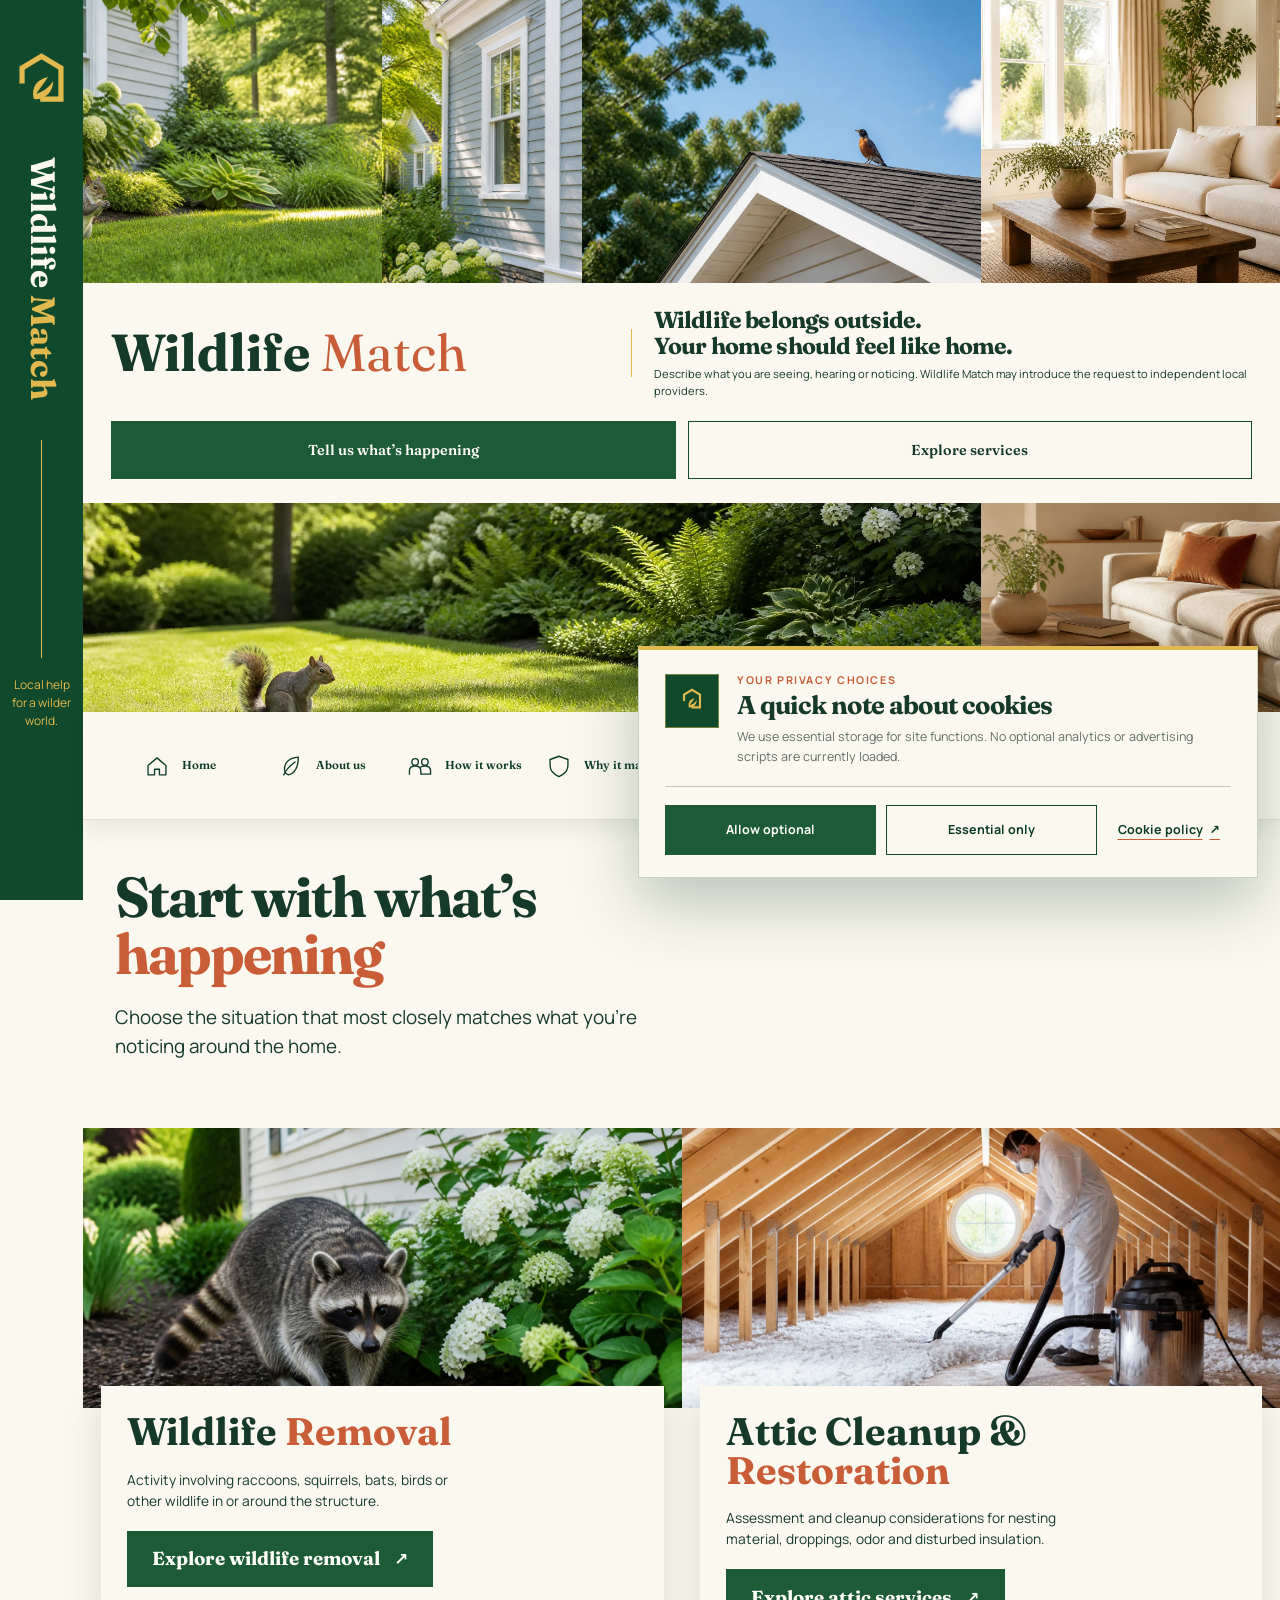
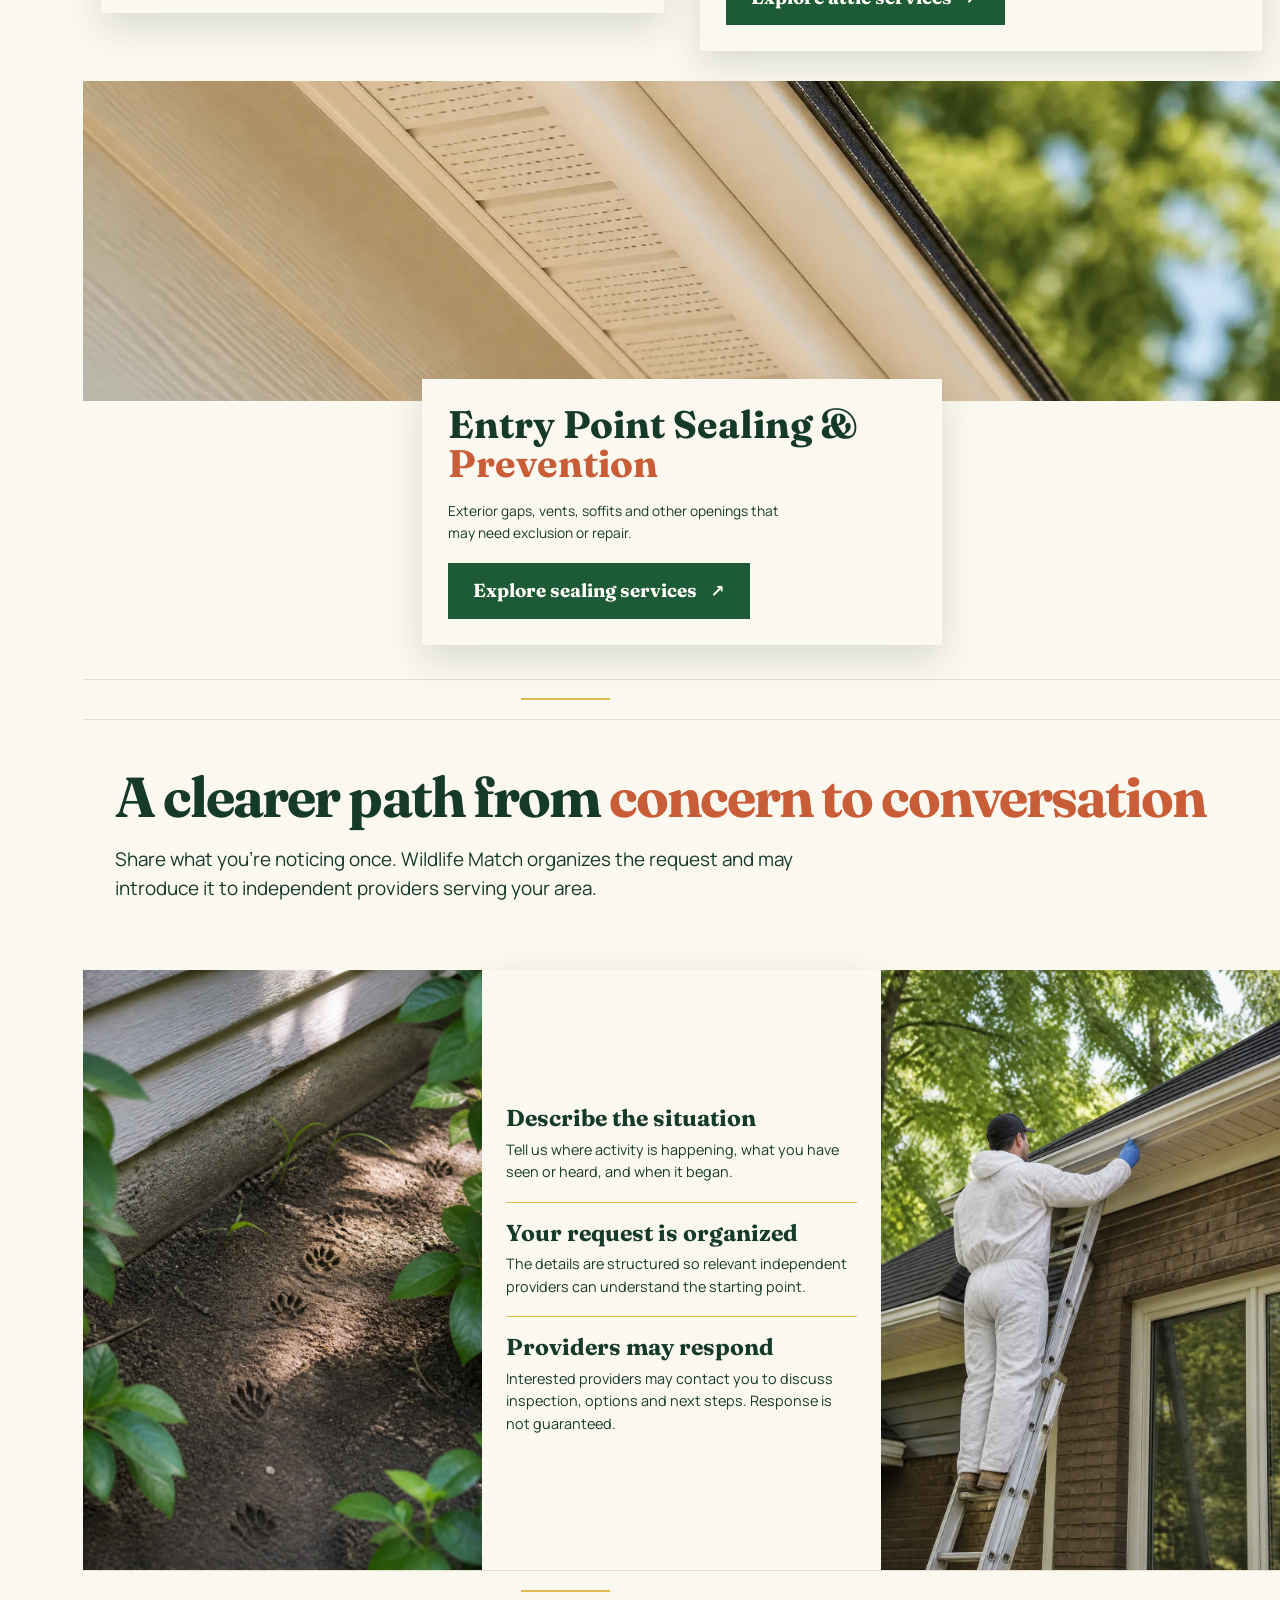
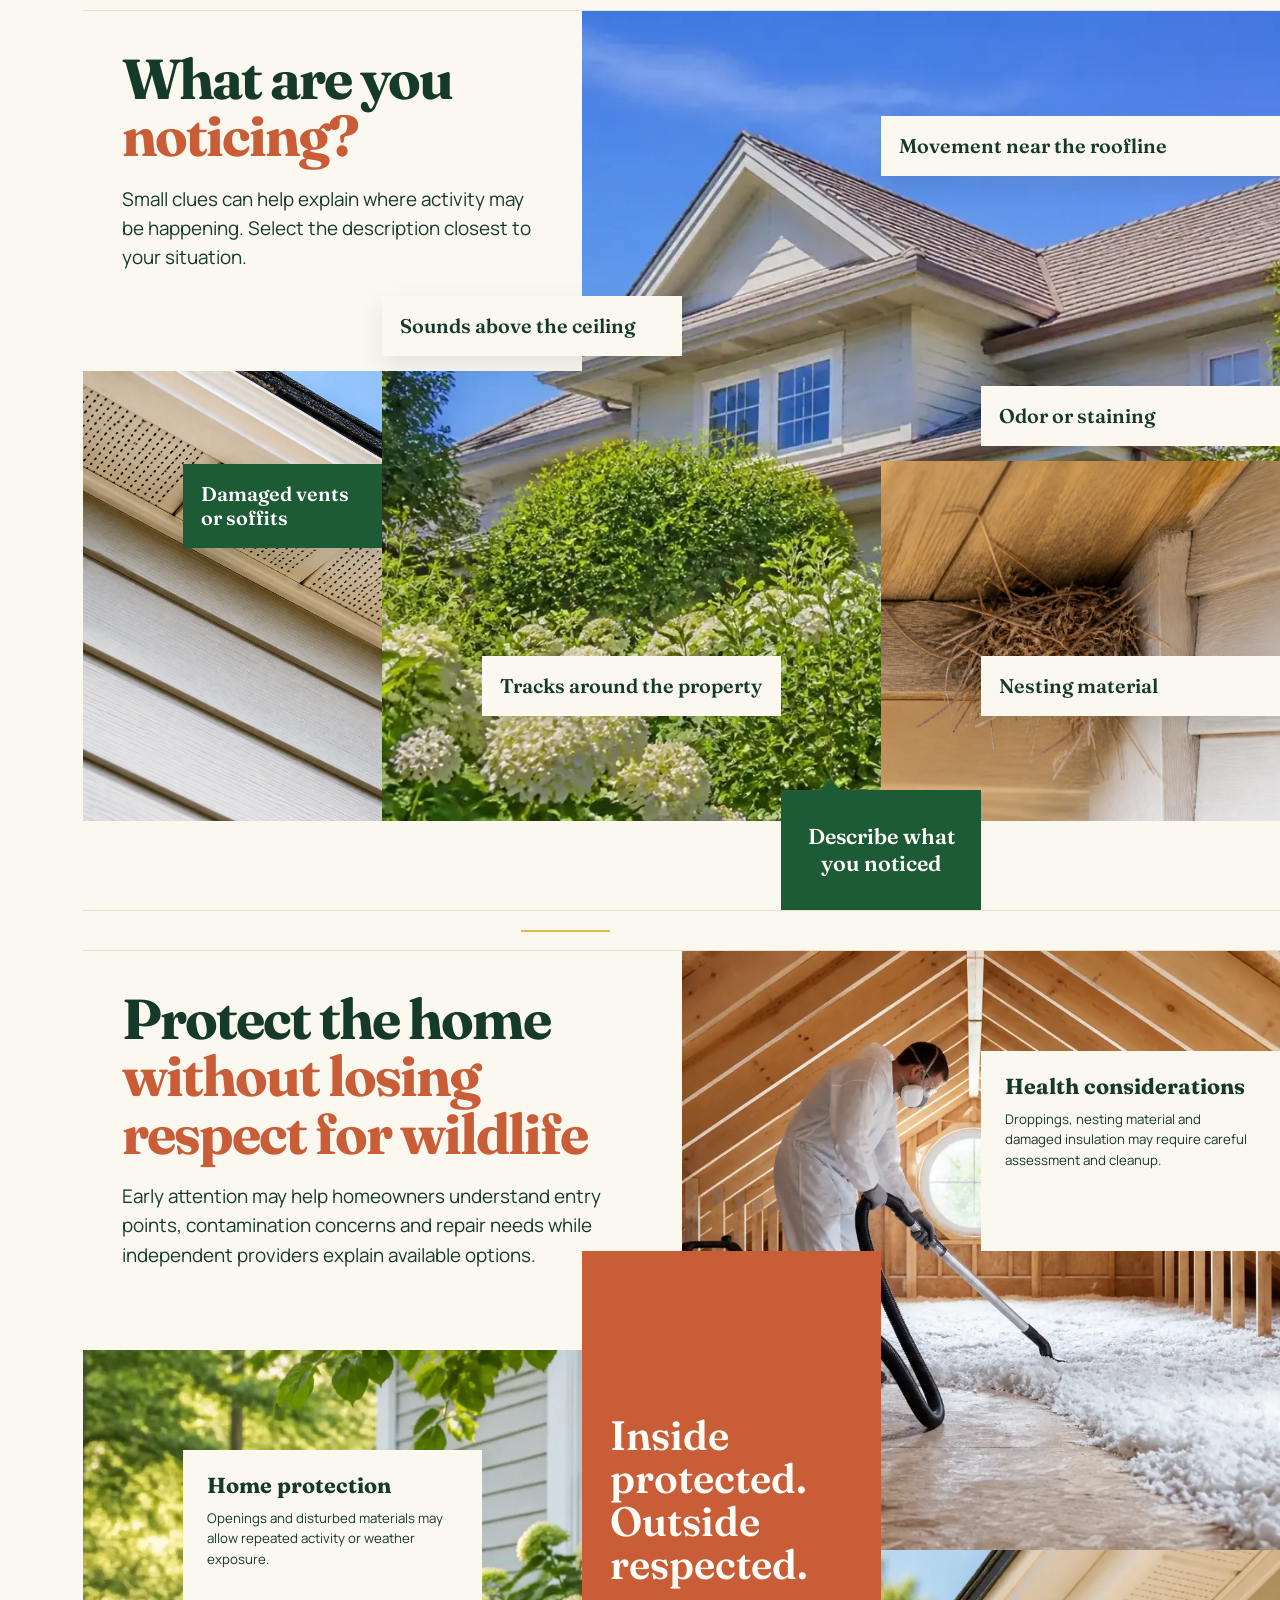
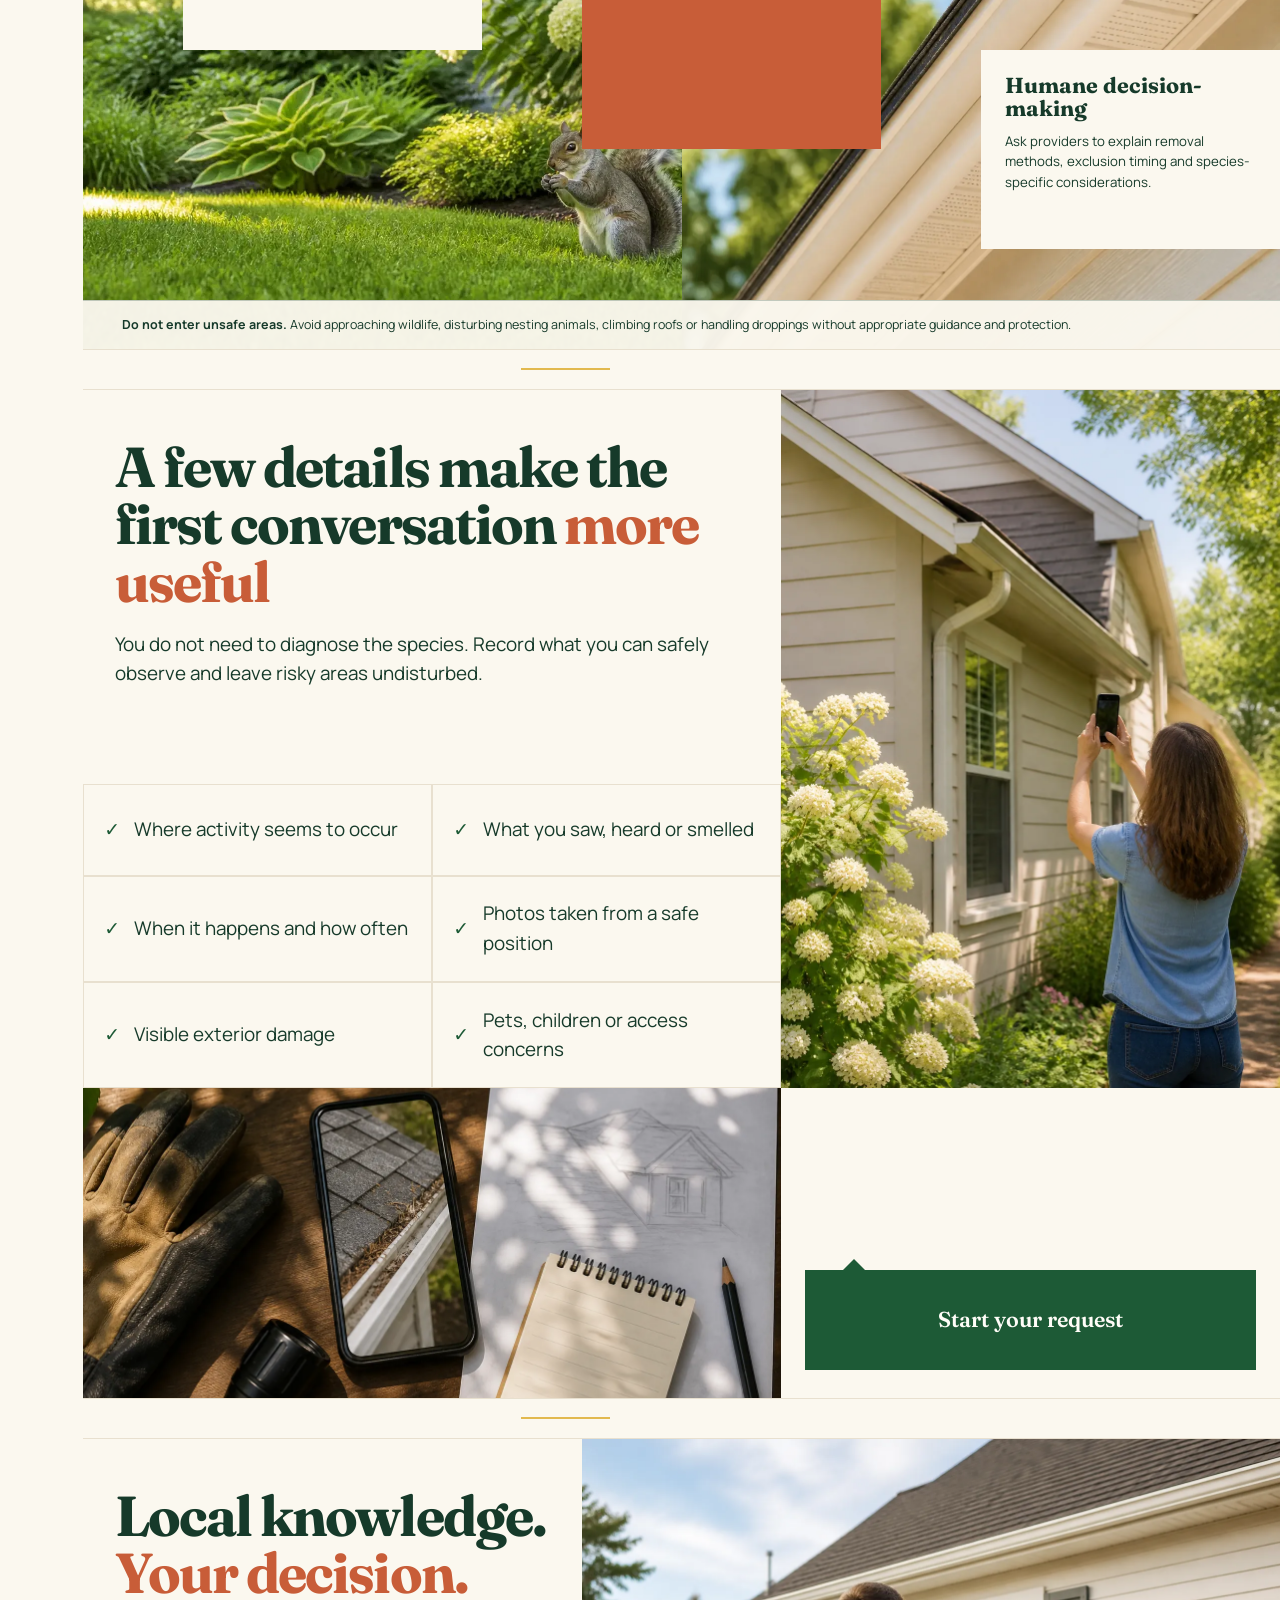
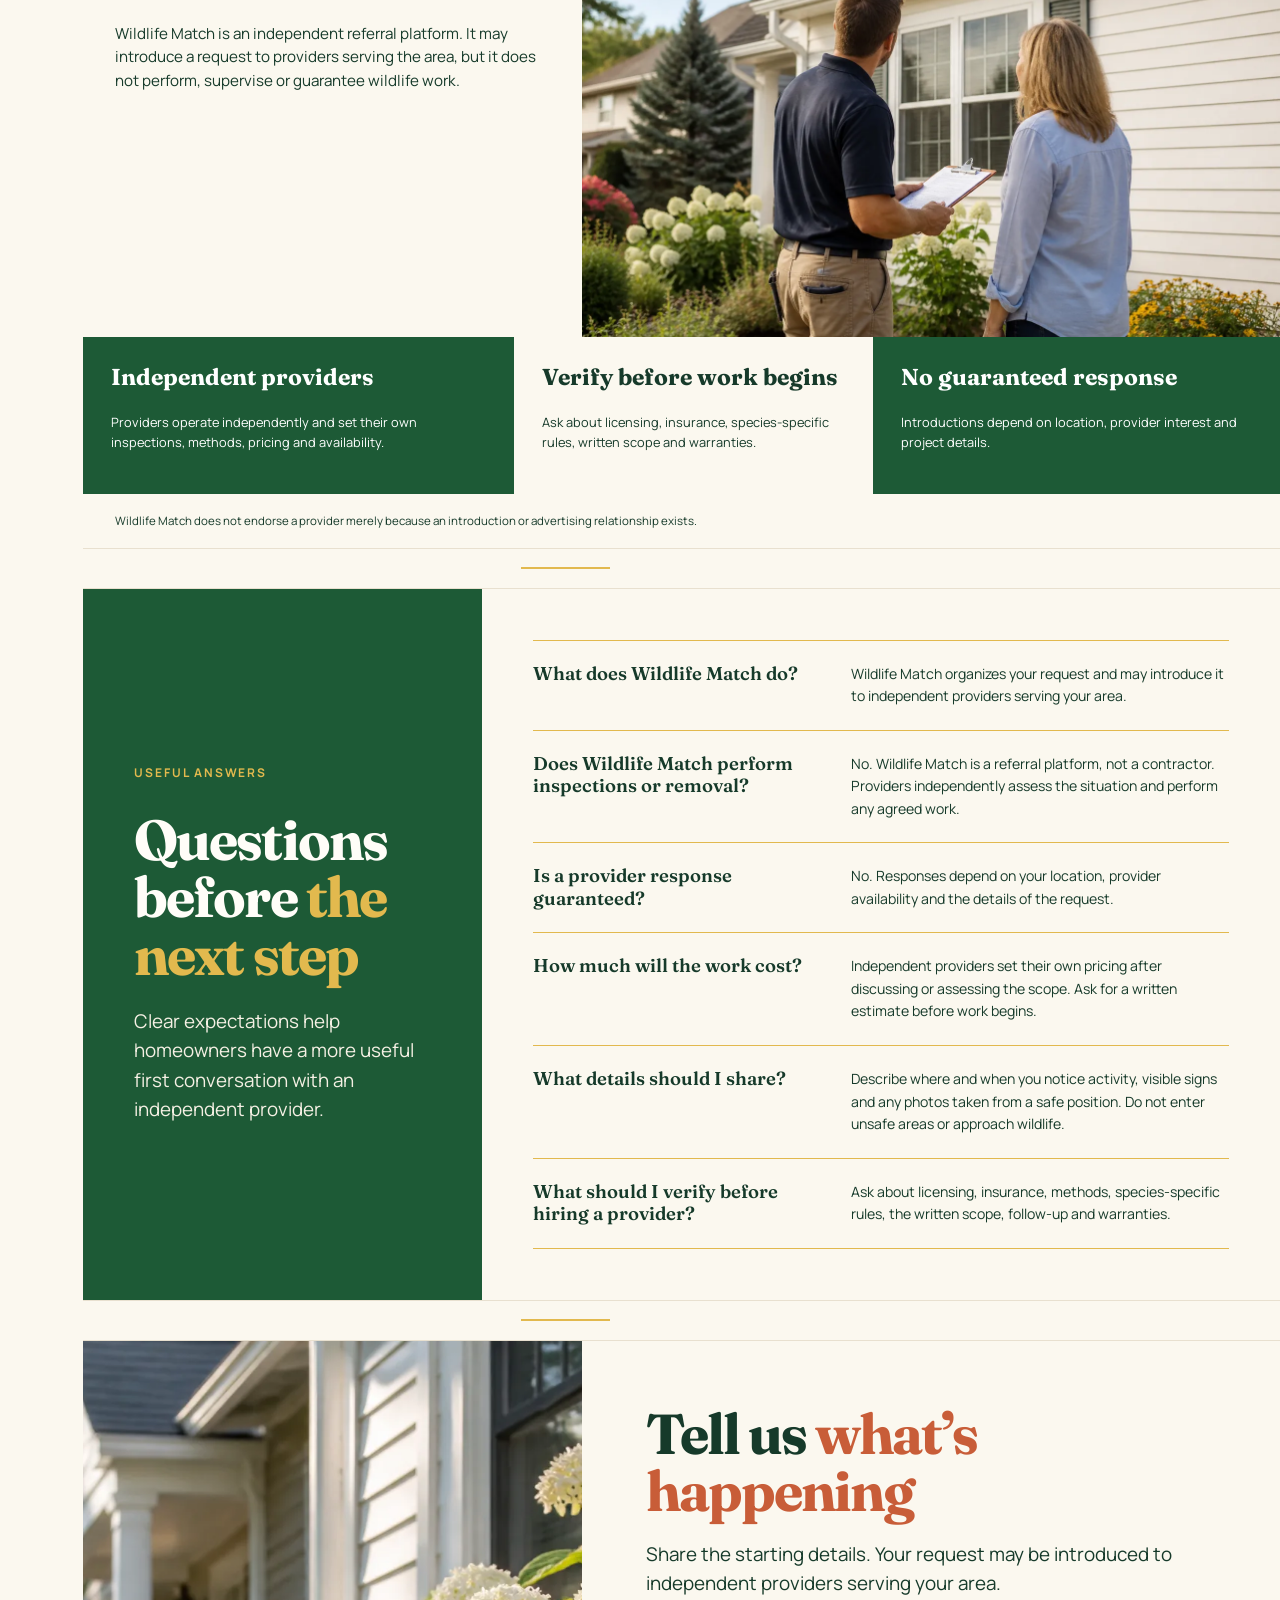
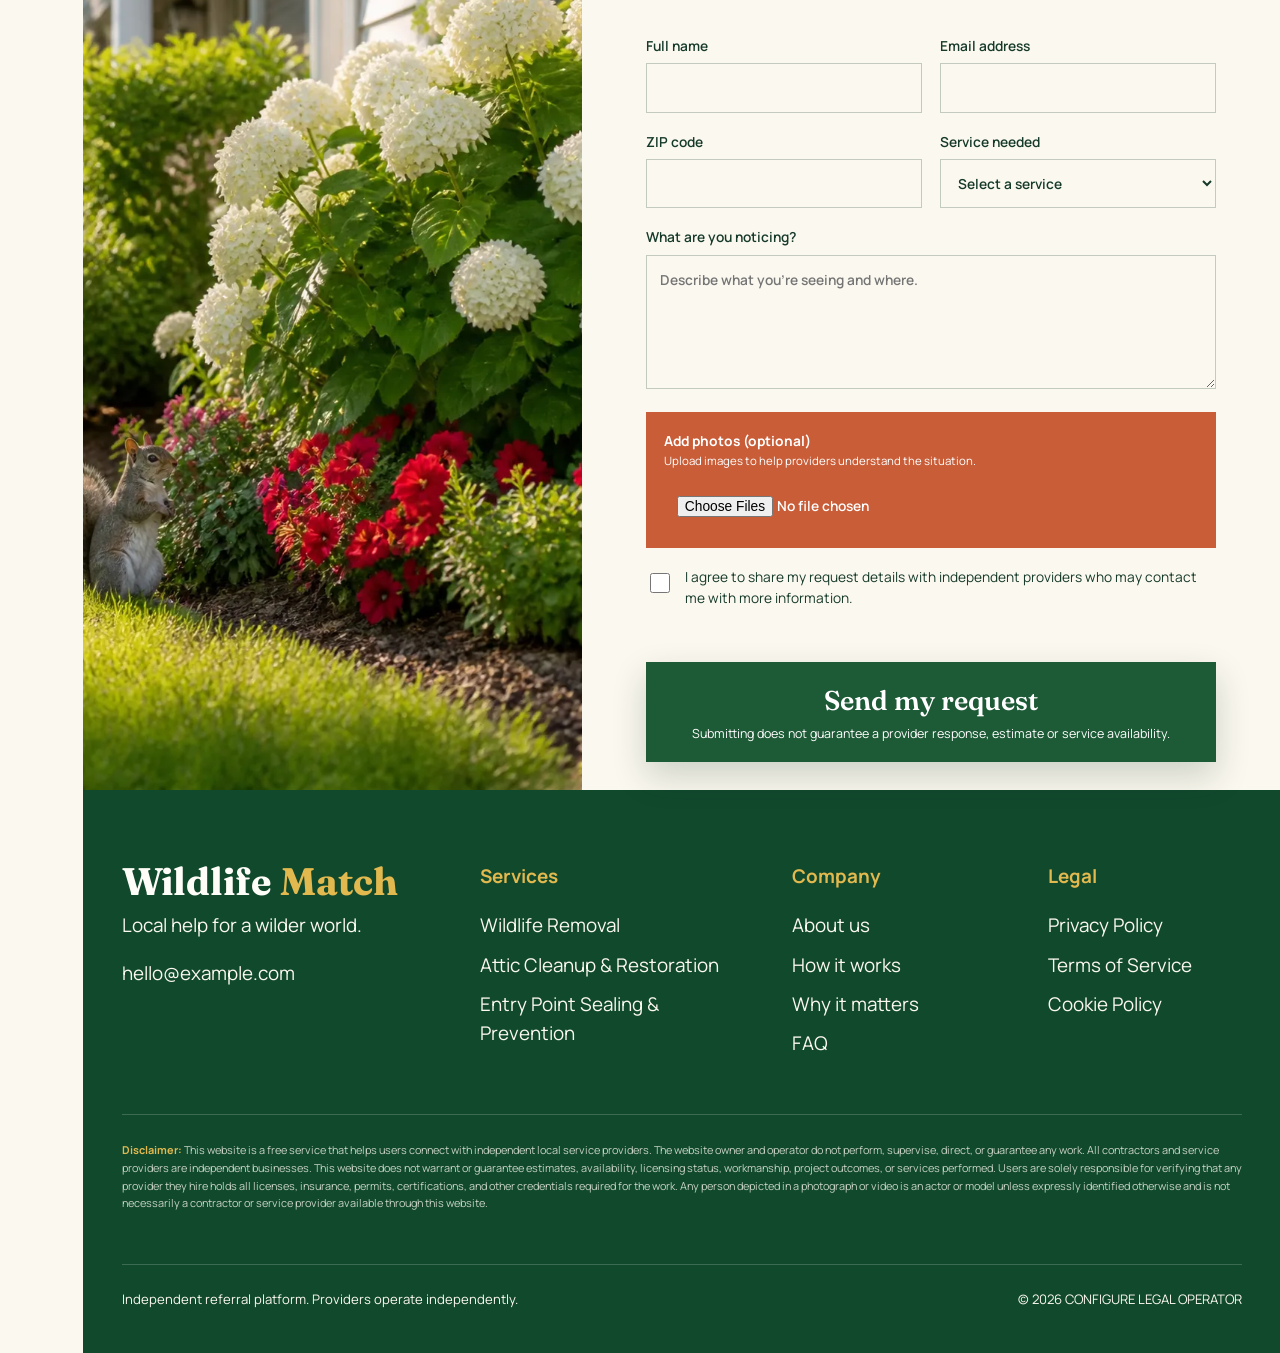
==== commit 4adf2e70: "upd" ====
--- a/index.html
+++ b/index.html
@@ -134,7 +134,6 @@
       <img class="about__photo" src="img/home/about-conversation.webp" alt="Provider and homeowner discussing an exterior area">
       <header class="about__intro"><h2 id="about-title">Local knowledge. <em>Your decision.</em></h2><p>Wildlife Match is an independent referral platform. It may introduce a request to providers serving the area, but it does not perform, supervise or guarantee wildlife work.</p></header>
       <div class="about__points"><article><h3>Independent providers</h3><p>Providers operate independently and set their own inspections, methods, pricing and availability.</p></article><article><h3>Verify before work begins</h3><p>Ask about licensing, insurance, species-specific rules, written scope and warranties.</p></article><article><h3>No guaranteed response</h3><p>Introductions depend on location, provider interest and project details.</p></article></div>
-      <aside class="about__collaborate"><h3 data-config="advertiseTitle">Advertise &amp; Collaborate</h3><p data-config="advertiseBody">Wildlife-removal providers and related home-service businesses may contact us to discuss advertising, referral or collaboration opportunities. Participation does not imply endorsement, guaranteed leads or exclusive placement.</p></aside>
       <p class="about__nonendorsement">Wildlife Match does not endorse a provider merely because an introduction or advertising relationship exists.</p>
     </section>
 
@@ -187,6 +186,17 @@
     <div class="site-footer__bottom"><span>Independent referral platform. Providers operate independently.</span><span>© <span data-config="copyrightYear">2026</span> <span data-config="companyName">CONFIGURE LEGAL OPERATOR</span></span></div>
   </footer>
 
-  <div class="cookie-banner" role="dialog" aria-label="Cookie preferences" hidden><p>We use essential storage for site functions. No optional analytics or advertising scripts are currently loaded.</p><button data-cookie="accept">Accept optional</button><button data-cookie="reject">Reject optional</button><a href="cookie-policy.html">Manage preferences</a></div>
+  <div class="cookie-banner" role="dialog" aria-labelledby="cookie-title" aria-describedby="cookie-description" hidden><div class="cookie-banner__intro"><span class="cookie-banner__mark" aria-hidden="true"><img src="favicon.svg" width="34" height="34" alt=""></span><div><p class="cookie-banner__eyebrow">Your privacy choices</p><h2 id="cookie-title">A quick note about cookies</h2><p id="cookie-description">We use essential storage for site functions. No optional analytics or advertising scripts are currently loaded.</p></div></div><div class="cookie-banner__actions"><button type="button" data-cookie="accept">Allow optional</button><button type="button" data-cookie="reject">Essential only</button><a href="cookie-policy.html">Cookie policy <span aria-hidden="true">↗</span></a></div></div>
+
+  <dialog class="form-modal" id="form-modal" aria-labelledby="form-modal-title" aria-describedby="form-modal-message">
+    <div class="form-modal__panel">
+      <button class="form-modal__close" type="button" data-form-modal-close aria-label="Close message">×</button>
+      <span class="form-modal__icon" aria-hidden="true"></span>
+      <p class="form-modal__eyebrow" data-form-modal-eyebrow>Request received</p>
+      <h2 id="form-modal-title" data-form-modal-title>Your request has been received</h2>
+      <p id="form-modal-message" data-form-modal-message>Thank you. Your details were submitted successfully.</p>
+      <button class="button button--primary form-modal__action" type="button" data-form-modal-close>Done</button>
+    </div>
+  </dialog>
 </body>
 </html>
--- a/css/base.css
+++ b/css/base.css
@@ -23,3 +23,90 @@
   .rail-line{height:26%;min-height:180px;margin-top:40px}
   .rail-support{margin-top:18px}
 }
+
+/* Compact, branded cookie-consent card. */
+.cookie-banner{
+  left:auto;
+  right:max(22px,calc((100vw - var(--max))/2 + 22px));
+  bottom:22px;
+  width:min(620px,calc(100vw - var(--rail-w) - 54px));
+  max-height:calc(100svh - 44px);
+  display:grid;
+  grid-template-columns:1fr;
+  align-items:stretch;
+  gap:20px;
+  overflow-y:auto;
+  padding:24px 26px 22px;
+  background:var(--ivory-50);
+  border:1px solid rgba(12,59,36,.2);
+  border-top:4px solid var(--gold);
+  box-shadow:0 24px 60px rgba(12,59,36,.28);
+  animation:cookie-consent-in .34s cubic-bezier(.22,.8,.34,1) both;
+}
+.cookie-banner[hidden]{display:none}
+.cookie-banner__intro{display:grid;grid-template-columns:54px minmax(0,1fr);gap:18px;align-items:start}
+.cookie-banner__mark{display:grid;place-items:center;width:54px;height:54px;background:var(--forest-900);box-shadow:inset 0 0 0 1px rgba(226,185,78,.5)}
+.cookie-banner__mark img{width:34px;height:34px}
+.cookie-banner__eyebrow{margin:0 0 6px!important;color:var(--terracotta);font-size:.67rem;font-weight:700;letter-spacing:.15em;line-height:1.2;text-transform:uppercase}
+.cookie-banner h2{margin:0 0 8px;font-size:clamp(1.45rem,2vw,1.8rem);line-height:1.05;letter-spacing:-.025em}
+.cookie-banner #cookie-description{max-width:58ch;margin:0;color:var(--muted);font-size:.78rem;line-height:1.55}
+.cookie-banner__actions{display:grid;grid-template-columns:minmax(0,1fr) minmax(0,1fr) auto;gap:10px;align-items:stretch;padding-top:18px;border-top:1px solid var(--line)}
+.cookie-banner button,.cookie-banner__actions a{display:inline-flex;align-items:center;justify-content:center;min-height:50px;padding:11px 16px;border:1px solid var(--forest-900);background:transparent;color:var(--forest-950);font-size:.78rem;font-weight:700;line-height:1.2;text-align:center;text-decoration:none;transition:background-color .18s ease,color .18s ease,border-color .18s ease}
+.cookie-banner [data-cookie="accept"]{background:var(--forest-800);color:var(--white);border-color:var(--forest-800)}
+.cookie-banner [data-cookie="accept"]:hover{background:var(--forest-900);border-color:var(--forest-900)}
+.cookie-banner [data-cookie="reject"]:hover{background:var(--ivory-200)}
+.cookie-banner__actions a{gap:7px;padding-inline:10px;border-color:transparent;text-decoration:underline;text-decoration-color:var(--terracotta);text-underline-offset:5px}
+.cookie-banner__actions a:hover{color:var(--terracotta-dark)}
+@keyframes cookie-consent-in{from{opacity:0;transform:translateY(18px)}to{opacity:1;transform:none}}
+
+@media(max-width:767.98px){
+  .cookie-banner{left:14px;right:14px;bottom:14px;width:auto;max-height:calc(100svh - 28px);gap:18px;padding:21px 20px 18px}
+  .cookie-banner__intro{grid-template-columns:46px minmax(0,1fr);gap:14px}
+  .cookie-banner__mark{width:46px;height:46px}.cookie-banner__mark img{width:30px;height:30px}
+  .cookie-banner h2{font-size:1.38rem}.cookie-banner #cookie-description{font-size:.74rem;line-height:1.5}
+  .cookie-banner__actions{grid-template-columns:1fr 1fr;gap:9px;padding-top:16px}
+  .cookie-banner button{padding:10px;min-height:50px}
+  .cookie-banner__actions a{grid-column:1/-1;justify-self:start;min-height:38px;padding:6px 2px}
+  .mobile-menu nav>a,.mobile-services summary{font-size:clamp(1.47rem,7vw,2.24rem)}
+}
+@media(max-width:439px){
+  .cookie-banner{padding:19px 18px 16px}
+  .cookie-banner__intro{display:block}.cookie-banner__mark{display:none}
+  .cookie-banner__actions{grid-template-columns:1fr}
+  .cookie-banner__actions a{grid-column:1}
+}
+@media(prefers-reduced-motion:reduce){.cookie-banner{animation:none}}
+
+/* Smooth navigation disclosure states. */
+.mobile-menu{
+  opacity:1;
+  transform:translate3d(0,0,0);
+  transition:opacity .24s ease,transform .36s cubic-bezier(.22,.8,.34,1);
+  will-change:opacity,transform;
+}
+.mobile-menu.is-opening,.mobile-menu.is-closing{opacity:0;transform:translate3d(18px,0,0);pointer-events:none}
+
+.services-dropdown__panel{transform-origin:top right;transition:opacity .22s ease,transform .24s cubic-bezier(.22,.8,.34,1),visibility .22s}
+.services-dropdown--up .services-dropdown__panel{transform-origin:bottom right}
+.services-dropdown.is-opening .services-dropdown__panel,
+.services-dropdown.is-closing .services-dropdown__panel{opacity:0;visibility:visible;pointer-events:none;transform:translateY(-10px) scale(.985)}
+.services-dropdown--up.is-opening .services-dropdown__panel,
+.services-dropdown--up.is-closing .services-dropdown__panel{transform:translateY(10px) scale(.985)}
+.services-dropdown.is-closing summary svg{transform:rotate(0)}
+
+.mobile-services__links{
+  max-height:0;
+  margin-block:0;
+  overflow:hidden;
+  opacity:0;
+  transform:translateY(-8px);
+  transition:max-height .34s cubic-bezier(.22,.8,.34,1),opacity .2s ease,transform .28s ease,margin .34s ease;
+}
+.mobile-services.is-expanded .mobile-services__links{max-height:var(--mobile-services-height,360px);margin-block:14px 12px;opacity:1;transform:none}
+.mobile-services summary::after{transition:transform .28s ease}
+.mobile-services:not(.is-expanded) summary::after{content:"+";transform:rotate(0)}
+.mobile-services.is-expanded summary::after{content:"−";transform:rotate(180deg)}
+
+@media(prefers-reduced-motion:reduce){
+  .mobile-menu,.services-dropdown__panel,.mobile-services__links,.mobile-services summary::after{transition-duration:.01ms!important}
+}
--- a/css/home.css
+++ b/css/home.css
@@ -8,7 +8,7 @@
 .signs__heading{z-index:2;grid-column:1/6;grid-row:1/5;padding:var(--gutter);background:var(--ivory-50)}.signs__main{grid-column:4/13;grid-row:1/10;width:100%;height:100%}.signs__vent{grid-column:1/4;grid-row:5/10;width:100%;height:100%}.signs__nest{grid-column:9/13;grid-row:6/10;width:100%;height:100%}.signs__labels{display:contents;list-style:none}.signs__labels li{z-index:3;align-self:center;background:var(--ivory-50);padding:18px;font:600 1.4rem Fraunces,serif;box-shadow:0 10px 25px rgba(18,53,35,.1)}.signs__labels li:nth-child(1){grid-column:4/7;grid-row:4}.signs__labels li:nth-child(2){grid-column:9/12;grid-row:2}.signs__labels li:nth-child(3){grid-column:10/13;grid-row:5}.signs__labels li:nth-child(4){grid-column:2/4;grid-row:6;background:var(--forest-800);color:white}.signs__labels li:nth-child(5){grid-column:5/8;grid-row:8}.signs__labels li:nth-child(6){grid-column:11/13;grid-row:8}.signs__cta{z-index:4;grid-column:8/10;grid-row:9/11}
 .matters__heading{grid-column:1/7;grid-row:1/5;padding:var(--gutter)}.matters__wildlife{grid-column:1/7;grid-row:5/11;width:100%;height:100%}.matters__attic{grid-column:7/13;grid-row:1/7;width:100%;height:100%}.matters__edge{grid-column:7/13;grid-row:7/11;width:100%;height:100%}.matters__manifesto{z-index:4;grid-column:6/9;grid-row:4/9;display:grid;place-items:center;background:var(--terracotta);color:var(--white);padding:28px;font:600 clamp(2rem,3.2vw,3.8rem)/1.05 Fraunces,serif}.matters__topics{display:contents}.matters__topics article{z-index:3;background:var(--ivory-50);padding:24px}.matters__topics article:nth-child(1){grid-column:2/5;grid-row:6/8}.matters__topics article:nth-child(2){grid-column:10/13;grid-row:2/4}.matters__topics article:nth-child(3){grid-column:10/13;grid-row:8/10}
 .prepare__heading{grid-column:1/9;grid-row:1/5;padding:var(--gutter)}.prepare__table{grid-column:1/9;grid-row:5/11;width:100%;height:100%}.prepare__photo{grid-column:9/13;grid-row:1/11;width:100%;height:100%}.prepare__list{z-index:3;grid-column:6/11;grid-row:1/7;display:grid;grid-template-columns:1fr 1fr;align-self:center;list-style:none;padding:0;box-shadow:0 14px 34px rgba(18,53,35,.14)}.prepare__list li{background:var(--ivory-50);padding:22px;border:1px solid var(--ivory-200)}.prepare__cta{z-index:4;grid-column:8/10;grid-row:7/9}
-.about__photo{grid-column:4/12;grid-row:1/8;width:100%;height:100%}.about__intro{z-index:2;grid-column:1/5;grid-row:1/7;margin:7% 0 0 4%;padding:var(--gutter);background:var(--ivory-50)}.about__points{z-index:3;grid-column:1/11;grid-row:7/11;display:grid;grid-template-columns:36fr 30fr 34fr;margin-left:4%}.about__points article{padding:28px;background:var(--forest-800);color:white}.about__points article:nth-child(2){background:var(--ivory-50);color:var(--ink)}.about__collaborate{z-index:3;grid-column:11/13;grid-row:1/9;background:var(--terracotta);color:white;padding:32px 22px}
+.about__photo{grid-column:4/13;grid-row:1/8;width:100%;height:100%}.about__intro{z-index:2;grid-column:1/5;grid-row:1/7;margin:7% 0 0 4%;padding:var(--gutter);background:var(--ivory-50)}.about__points{z-index:3;grid-column:1/13;grid-row:7/11;display:grid;grid-template-columns:36fr 30fr 34fr;margin-left:4%}.about__points article{padding:28px;background:var(--forest-800);color:white}.about__points article:nth-child(2){background:var(--ivory-50);color:var(--ink)}
 .faq{display:grid;grid-template-columns:4fr 8fr;min-height:680px;background:var(--ivory-50)}.faq__heading{display:flex;flex-direction:column;justify-content:center;padding:clamp(34px,4vw,64px);background:var(--forest-800);color:var(--white)}.faq__heading .eyebrow{margin:0 0 28px;color:var(--gold);font-size:.75rem;font-weight:700;letter-spacing:.16em;text-transform:uppercase}.faq__heading h2{margin:0 0 24px;color:var(--white)}.faq__heading h2 em{color:var(--gold)}.faq__heading>p:last-child{max-width:34ch;margin:0;color:var(--ivory-100)}.faq__list{display:grid;align-content:center;margin:0;padding:clamp(30px,4vw,64px)}.faq__item{display:grid;grid-template-columns:minmax(180px,.85fr) 1.15fr;gap:clamp(24px,3vw,52px);padding:22px 0;border-top:1px solid var(--gold)}.faq__item:last-child{border-bottom:1px solid var(--gold)}.faq__item dt{font:600 clamp(1.08rem,1.45vw,1.5rem)/1.2 Fraunces,Georgia,serif}.faq__item dd{margin:0;font-size:.88rem;line-height:1.6}
 .request{margin-left:var(--rail-w);display:grid;grid-template-columns:5fr 7fr;min-height:720px}.request__photo{width:100%;height:100%}.request__form{display:grid;grid-template-columns:1fr 1fr;align-content:center;gap:18px;padding:clamp(28px,5vw,72px);background:var(--ivory-50)}.request__form header,.request__message,.request__upload,.request__consent,.request__submit,.form-status{grid-column:1/-1}.request__form input,.request__form select,.request__form textarea{width:100%;margin-top:7px;padding:13px;border:1px solid var(--line);background:transparent;font:inherit}.request__upload{display:flex;justify-content:space-between;align-items:center;background:var(--terracotta);color:white;padding:18px}.request__upload input{width:auto;border:0}.request__consent{display:flex;gap:12px}.request__consent input{width:auto}.request__submit{min-height:100px;border:0;background:var(--forest-800);color:white;font:600 1.7rem Fraunces,serif}.request__submit small{display:block;margin-top:8px;font:400 .78rem Manrope,sans-serif}
 @media(max-width:767.98px){.hero{margin-left:0;height:auto;min-height:0;grid-template-columns:repeat(6,1fr);grid-template-rows:292px auto;overflow:visible}.hero__photo--garden-top{grid-column:1/3;grid-row:1;object-position:42% center}.hero__photo--wall{display:none}.hero__photo--roof{grid-column:3/5;grid-row:1;object-position:62% center}.hero__photo--interior-top{grid-column:5/7;grid-row:1;object-position:61% center}.hero__band{grid-column:1/7;grid-row:2;display:block;margin-top:-1px;padding:34px clamp(20px,5.5vw,30px) 36px}.hero__brand{display:none}.hero__copy{padding:0}.hero__copy h1{font:600 clamp(2.28rem,9.7vw,3.15rem)/1.08 Fraunces,serif;letter-spacing:-.035em}.hero__copy h1::after{content:"";display:block;width:54px;height:3px;margin:22px 0;background:var(--gold)}.hero__copy p{font-size:.94rem;margin:0 0 24px}.hero__actions{justify-content:stretch;gap:12px}.hero__actions>*{flex:1;min-height:74px;padding:12px;font:600 clamp(1rem,4.5vw,1.35rem)/1.15 Fraunces,serif}.hero__photo--garden-bottom,.hero__photo--interior-bottom,.hero__floating-request,.hero__dock{display:none}.section-divider{margin-left:0;width:100%;height:30px}.section-divider::after{left:20px;width:72px}.services,.process,.signs,.matters,.prepare,.about{display:flex;flex-direction:column;min-height:0;overflow:visible}.faq{display:block;min-height:0}.faq__heading{padding:48px 20px}.faq__heading .eyebrow{margin-bottom:20px}.faq__heading h2{font-size:clamp(2.55rem,12vw,3.65rem)}.faq__list{padding:28px 20px 42px}.faq__item{display:block;padding:22px 0}.faq__item dt{margin-bottom:10px;font-size:1.35rem}.faq__item dd{font-size:.86rem}.services__heading,.process__heading,.signs__heading,.matters__heading,.prepare__heading{padding:48px 20px}.service-tile{min-height:430px}.service-tile--attic{width:78%;align-self:flex-end}.service-tile .editorial-label{max-width:86%;left:20px;right:auto;top:auto;bottom:-18px}.process__tracks,.process__inspection,.signs__main,.signs__vent,.signs__nest,.matters__wildlife,.matters__attic,.matters__edge,.prepare__table,.prepare__photo,.about__photo{width:100%;height:auto;aspect-ratio:4/3}.process__steps,.signs__labels,.matters__topics,.prepare__list,.about__points{display:block;margin:0 20px;padding:0}.process__steps article,.signs__labels li,.matters__topics article,.prepare__list li,.about__points article{margin:0 0 14px;padding:22px}.signs__cta,.prepare__cta{margin:-20px 20px 30px}.matters__manifesto{display:block;margin:-40px 20px 20px;padding:30px}.about__intro,.about__collaborate{margin:0;padding:40px 20px}.request{margin-left:0;display:block}.request__photo{height:340px}.request__form{grid-template-columns:1fr;padding:38px 20px}.request__form>*{grid-column:1}.request__message,.request__upload,.request__consent,.request__submit,.request__form header{grid-column:1}}
@@ -24,7 +24,7 @@
 .signs{min-height:840px}.signs__labels li{font-size:clamp(1.1rem,1.55vw,1.65rem)}.signs__labels li:nth-child(2){grid-column:9/13}.signs__labels li:nth-child(6){grid-column:10/13}.signs__cta{align-self:end;min-height:120px;font:600 1.35rem Fraunces,serif}
 .matters{min-height:840px}.matters__topics h3{font-size:clamp(1.2rem,1.7vw,1.75rem);margin-bottom:10px}.matters__topics p{font-size:.83rem;margin:0}.matters__safety{z-index:5;grid-column:1/13;grid-row:10/11;align-self:end;margin:0;padding:14px var(--gutter);background:rgba(251,248,239,.96);border-top:1px solid var(--line);font-size:.78rem}
 .prepare{min-height:800px}.prepare__list{margin:0}.prepare__list li{display:flex;align-items:center;min-height:94px;padding-left:64px;position:relative}.prepare__list li::before{content:"✓";position:absolute;left:24px;color:var(--forest-800);font-weight:700}.prepare__list li:nth-child(even){transform:translateY(26px)}.prepare__cta{align-self:end;min-height:120px;font:600 1.35rem Fraunces,serif}
-.about{min-height:820px}.about__intro p{font-size:.95rem}.about__points h3{font-size:clamp(1.3rem,1.8vw,2rem)}.about__points p,.about__collaborate p{font-size:.8rem}.about__nonendorsement{z-index:5;grid-column:4/11;grid-row:10/11;align-self:end;margin:0;padding:12px 20px;background:var(--ivory-50);font-size:.72rem}
+.about{min-height:820px}.about__intro p{font-size:.95rem}.about__points{align-self:start}.about__points h3{font-size:clamp(1.3rem,1.8vw,2rem)}.about__points p{font-size:.8rem}.about__nonendorsement{z-index:5;grid-column:4/11;grid-row:10/11;align-self:end;margin:0;padding:12px 20px;background:var(--ivory-50);font-size:.72rem}
 .request__form label{font-size:.86rem;font-weight:600}.request__form input,.request__form select,.request__form textarea{min-height:48px}.request__upload small{display:block;font-weight:400}.request__upload input{max-width:48%}.request__consent{align-items:flex-start;font-weight:400!important}.request__consent input{min-width:20px;min-height:20px}.request__submit{position:relative;z-index:4;transform:translateY(36px);box-shadow:0 14px 34px rgba(18,53,35,.2)}.form-status{padding:14px;border-left:4px solid var(--success);background:var(--ivory-100)}
 
 @media(max-width:767.98px){
@@ -154,7 +154,31 @@
 
   .prepare{min-height:0;grid-template-rows:auto auto 310px}.prepare__heading{grid-column:1/8;grid-row:1;padding:48px 32px}.prepare__photo{grid-column:8/13;grid-row:1/3}.prepare__list{grid-column:1/8;grid-row:2;align-self:stretch;margin:0;box-shadow:none}.prepare__list li{min-height:82px;padding:18px 18px 18px 50px;transform:none!important}.prepare__list li::before{left:20px}.prepare__table{grid-column:1/8;grid-row:3}.prepare__cta{grid-column:8/13;grid-row:3;align-self:end;justify-self:stretch;min-height:100px;margin:0 24px 28px}
 
-  .about{min-height:0;grid-template-rows:auto auto auto auto}.about__intro{grid-column:1/6;grid-row:1;margin:0;padding:48px 32px}.about__photo{grid-column:6/13;grid-row:1;width:100%;min-height:430px}.about__points{grid-column:1/-1;grid-row:2;margin:0}.about__collaborate{grid-column:1/-1;grid-row:3;display:grid;grid-template-columns:1fr 2fr;gap:30px;align-items:start;min-height:0;padding:32px}.about__collaborate h3,.about__collaborate p{margin:0}.about__nonendorsement{grid-column:1/-1;grid-row:4;align-self:auto;margin:0;padding:18px 32px}
+  .about{min-height:0;grid-template-rows:auto auto auto}.about__intro{grid-column:1/6;grid-row:1;margin:0;padding:48px 32px}.about__photo{grid-column:6/13;grid-row:1;width:100%;min-height:430px}.about__points{grid-column:1/-1;grid-row:2;margin:0}.about__nonendorsement{grid-column:1/-1;grid-row:3;align-self:auto;margin:0;padding:18px 32px}
 
   .request__upload{display:block}.request__upload input{width:100%;max-width:100%;margin-top:12px}
 }
+
+/* Form submission feedback modal. */
+.form-modal{width:min(560px,calc(100% - 32px));max-width:none;margin:auto;padding:0;border:0;background:transparent;color:var(--ink);overflow:visible}
+.form-modal::backdrop{background:rgba(7,34,21,.72);backdrop-filter:blur(3px)}
+.form-modal__panel{position:relative;padding:44px 46px 40px;background:var(--ivory-50);border-top:4px solid var(--gold);box-shadow:0 28px 72px rgba(7,34,21,.38);text-align:center;animation:form-modal-in .28s cubic-bezier(.22,.8,.34,1) both}
+.form-modal__close{position:absolute;top:14px;right:14px;display:grid;place-items:center;width:42px;height:42px;padding:0;border:1px solid var(--line);background:transparent;color:var(--forest-950);font-size:1.65rem;line-height:1}
+.form-modal__close:hover{background:var(--ivory-200)}
+.form-modal__icon{display:grid;place-items:center;width:68px;height:68px;margin:0 auto 22px;background:var(--forest-800);color:var(--white);font:700 2rem/1 Manrope,system-ui,sans-serif}
+.form-modal__icon::before{content:"✓"}
+.form-modal__eyebrow{margin:0 0 10px;color:var(--terracotta);font-size:.7rem;font-weight:700;letter-spacing:.16em;text-transform:uppercase}
+.form-modal h2{max-width:440px;margin:0 auto 16px;font-size:clamp(2rem,4vw,3rem);line-height:1;letter-spacing:-.035em}
+.form-modal [data-form-modal-message]{max-width:48ch;margin:0 auto;color:var(--muted);font-size:.9rem;line-height:1.6}
+.form-modal__action{width:100%;margin-top:28px}
+.form-modal[data-state="error"] .form-modal__panel{border-top-color:var(--terracotta)}
+.form-modal[data-state="error"] .form-modal__icon{background:var(--terracotta)}
+.form-modal[data-state="error"] .form-modal__icon::before{content:"!"}
+.form-status[data-state="error"]{border-left-color:var(--error);background:rgba(164,59,50,.08)}
+.request__submit:disabled{cursor:wait;opacity:.68}
+@keyframes form-modal-in{from{opacity:0;transform:translateY(18px) scale(.985)}to{opacity:1;transform:none}}
+@media(max-width:767.98px){
+  .form-modal{width:calc(100% - 28px)}
+  .form-modal__panel{padding:38px 22px 24px}.form-modal__close{top:10px;right:10px;width:38px;height:38px}.form-modal__icon{width:58px;height:58px;margin-bottom:18px;font-size:1.7rem}.form-modal h2{font-size:clamp(1.8rem,9vw,2.35rem)}.form-modal [data-form-modal-message]{font-size:.82rem}.form-modal__action{margin-top:22px}
+}
+@media(prefers-reduced-motion:reduce){.form-modal__panel{animation:none}}
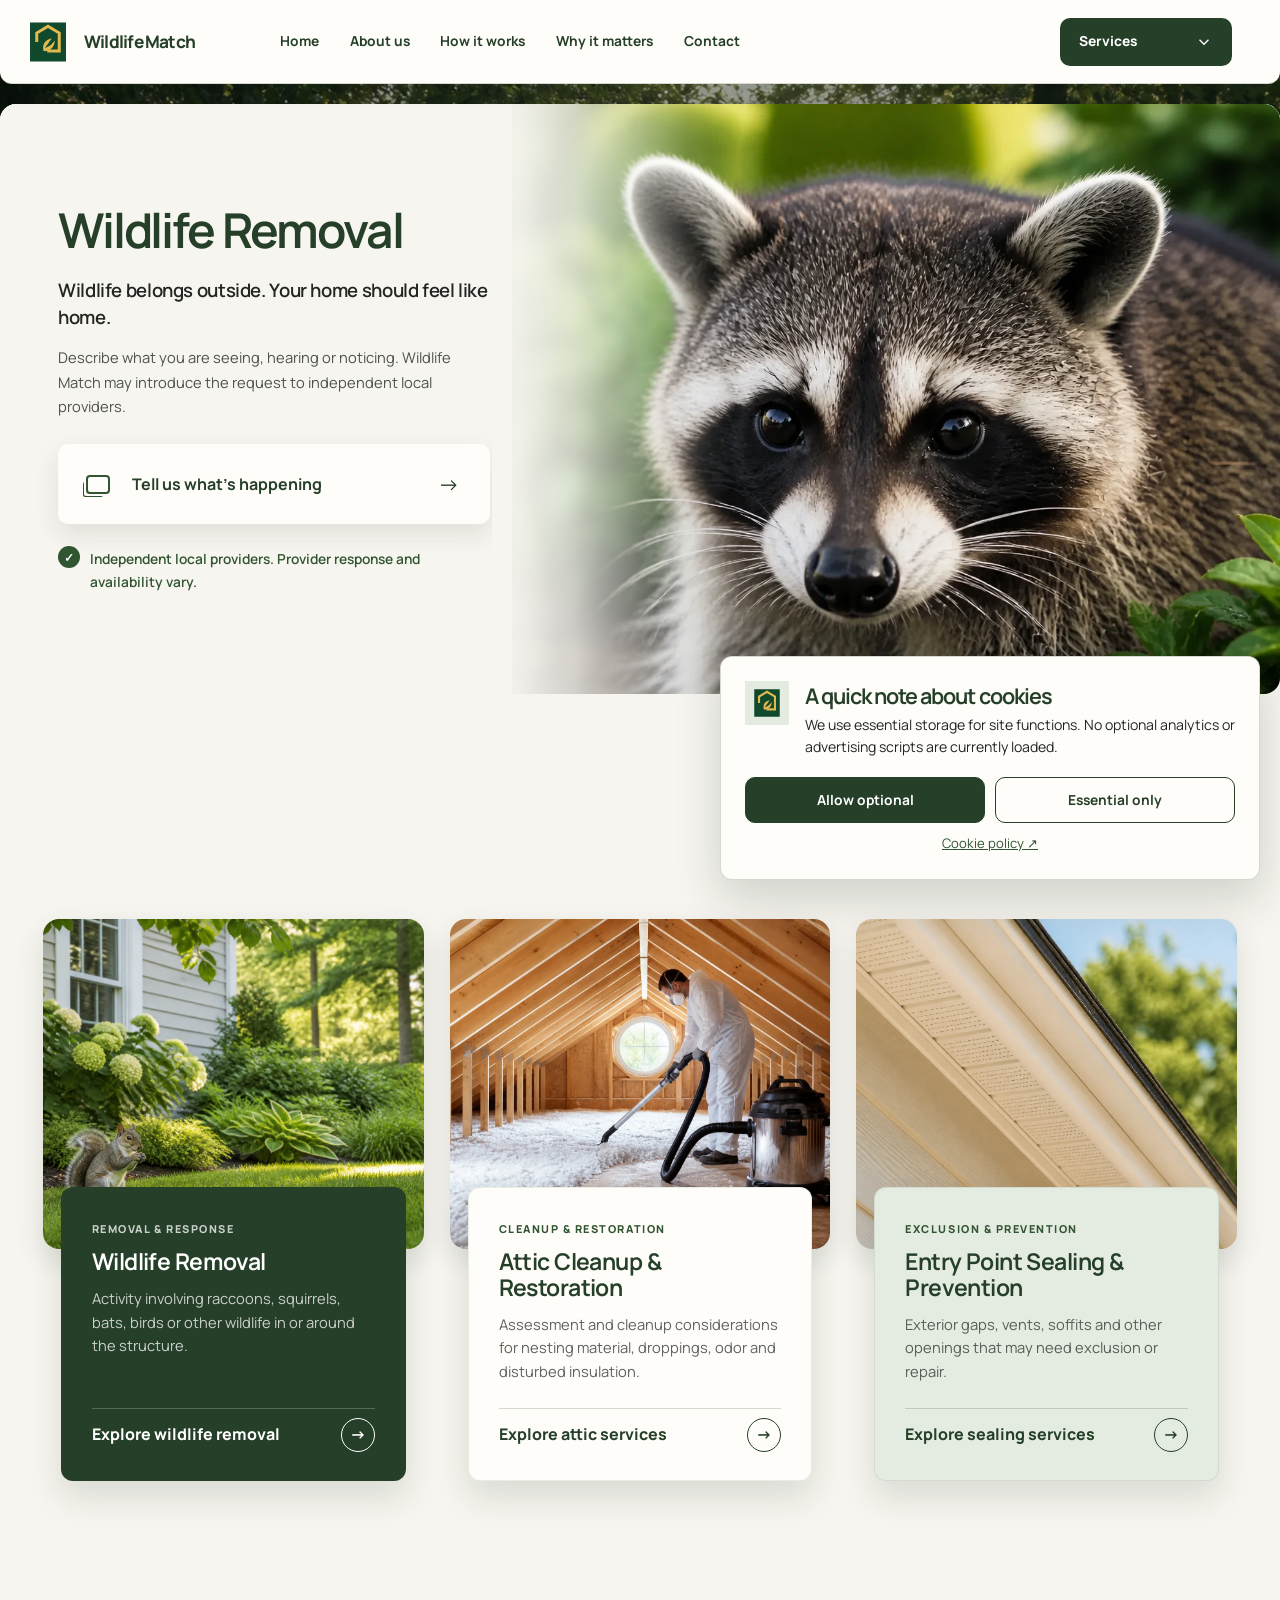
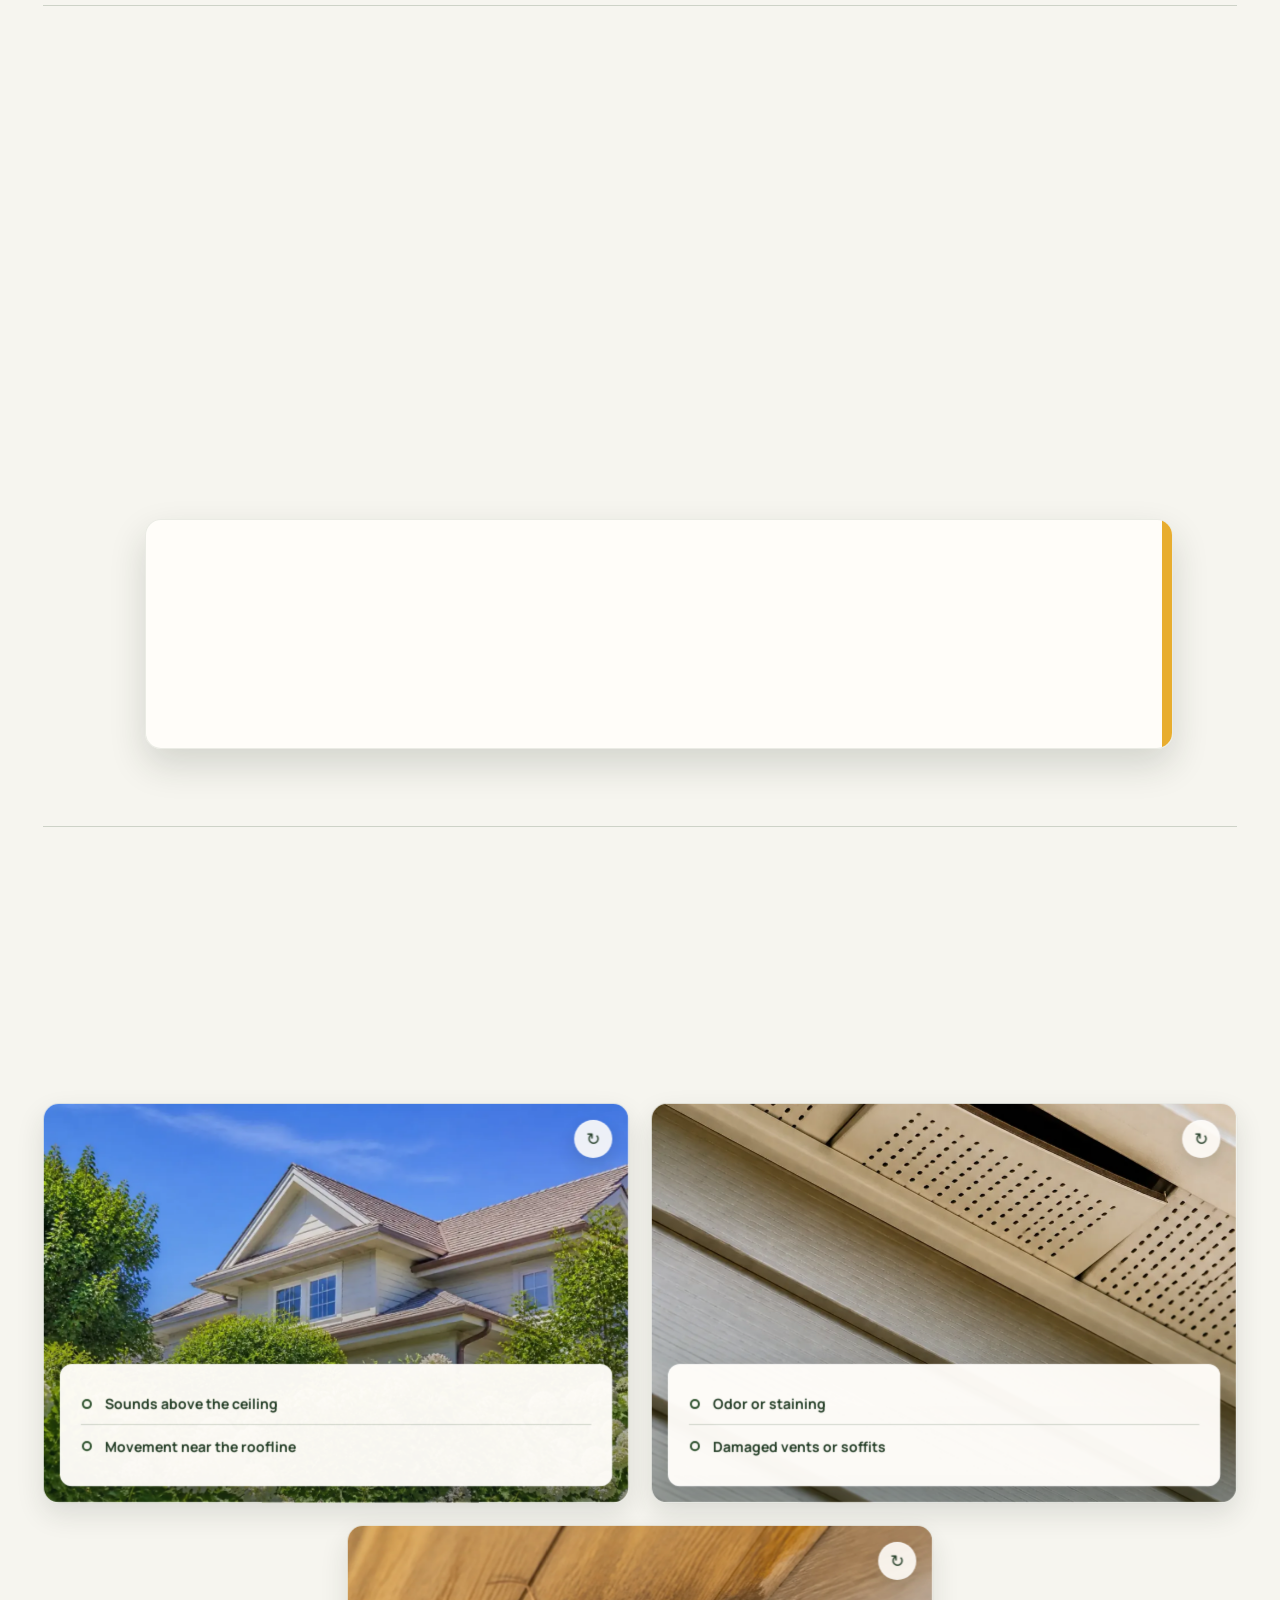
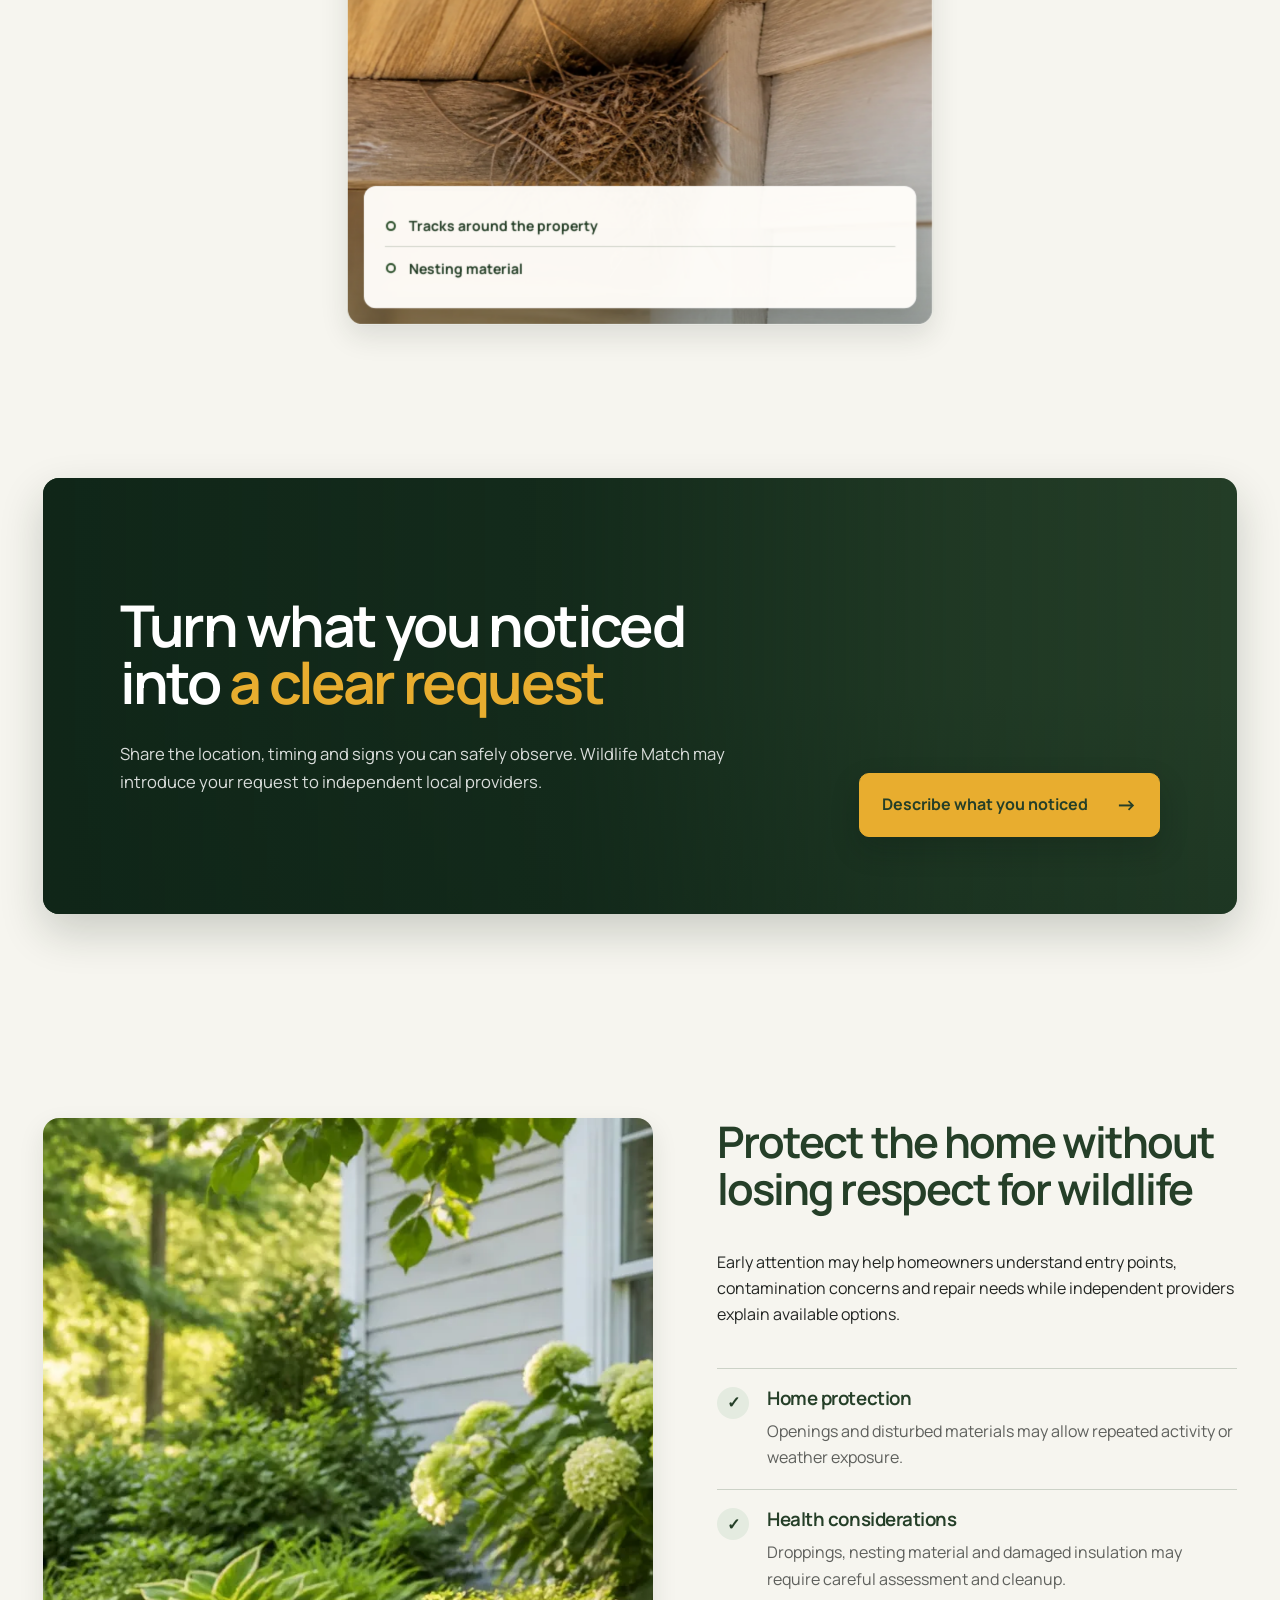
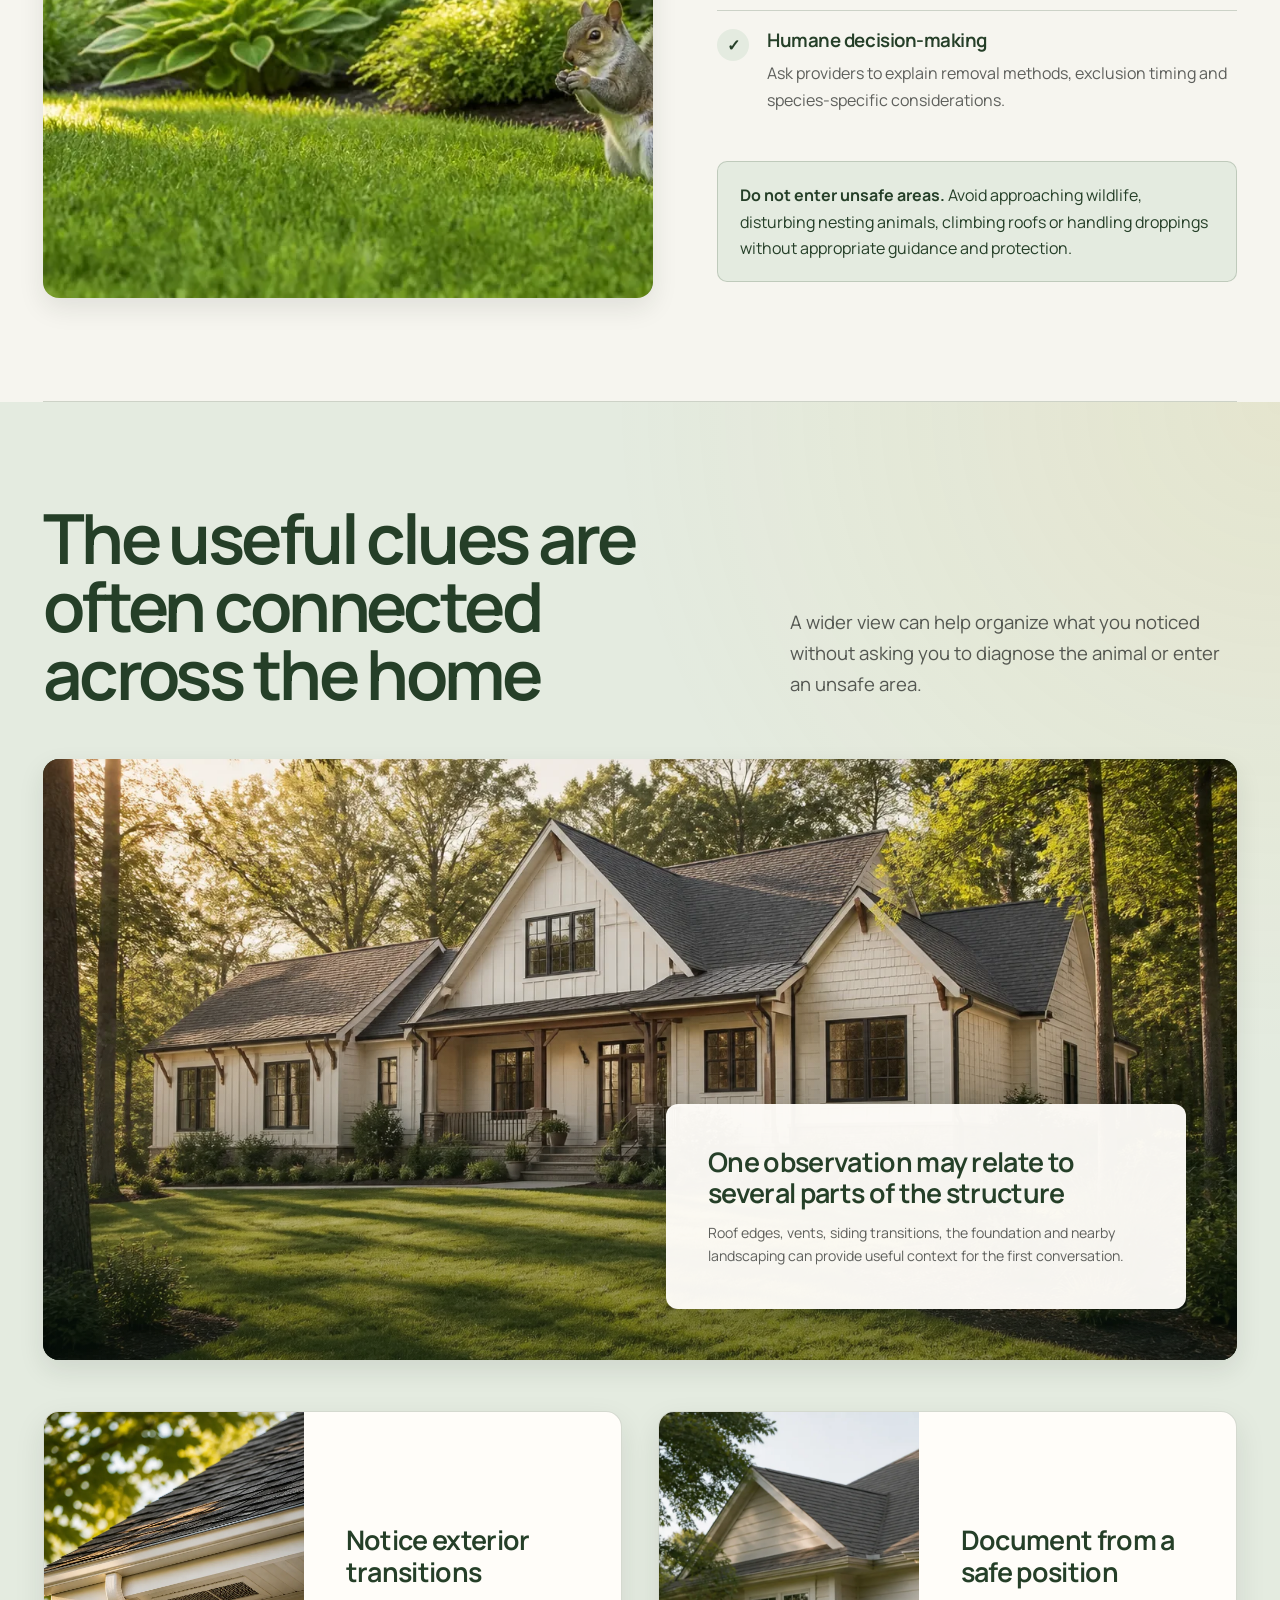
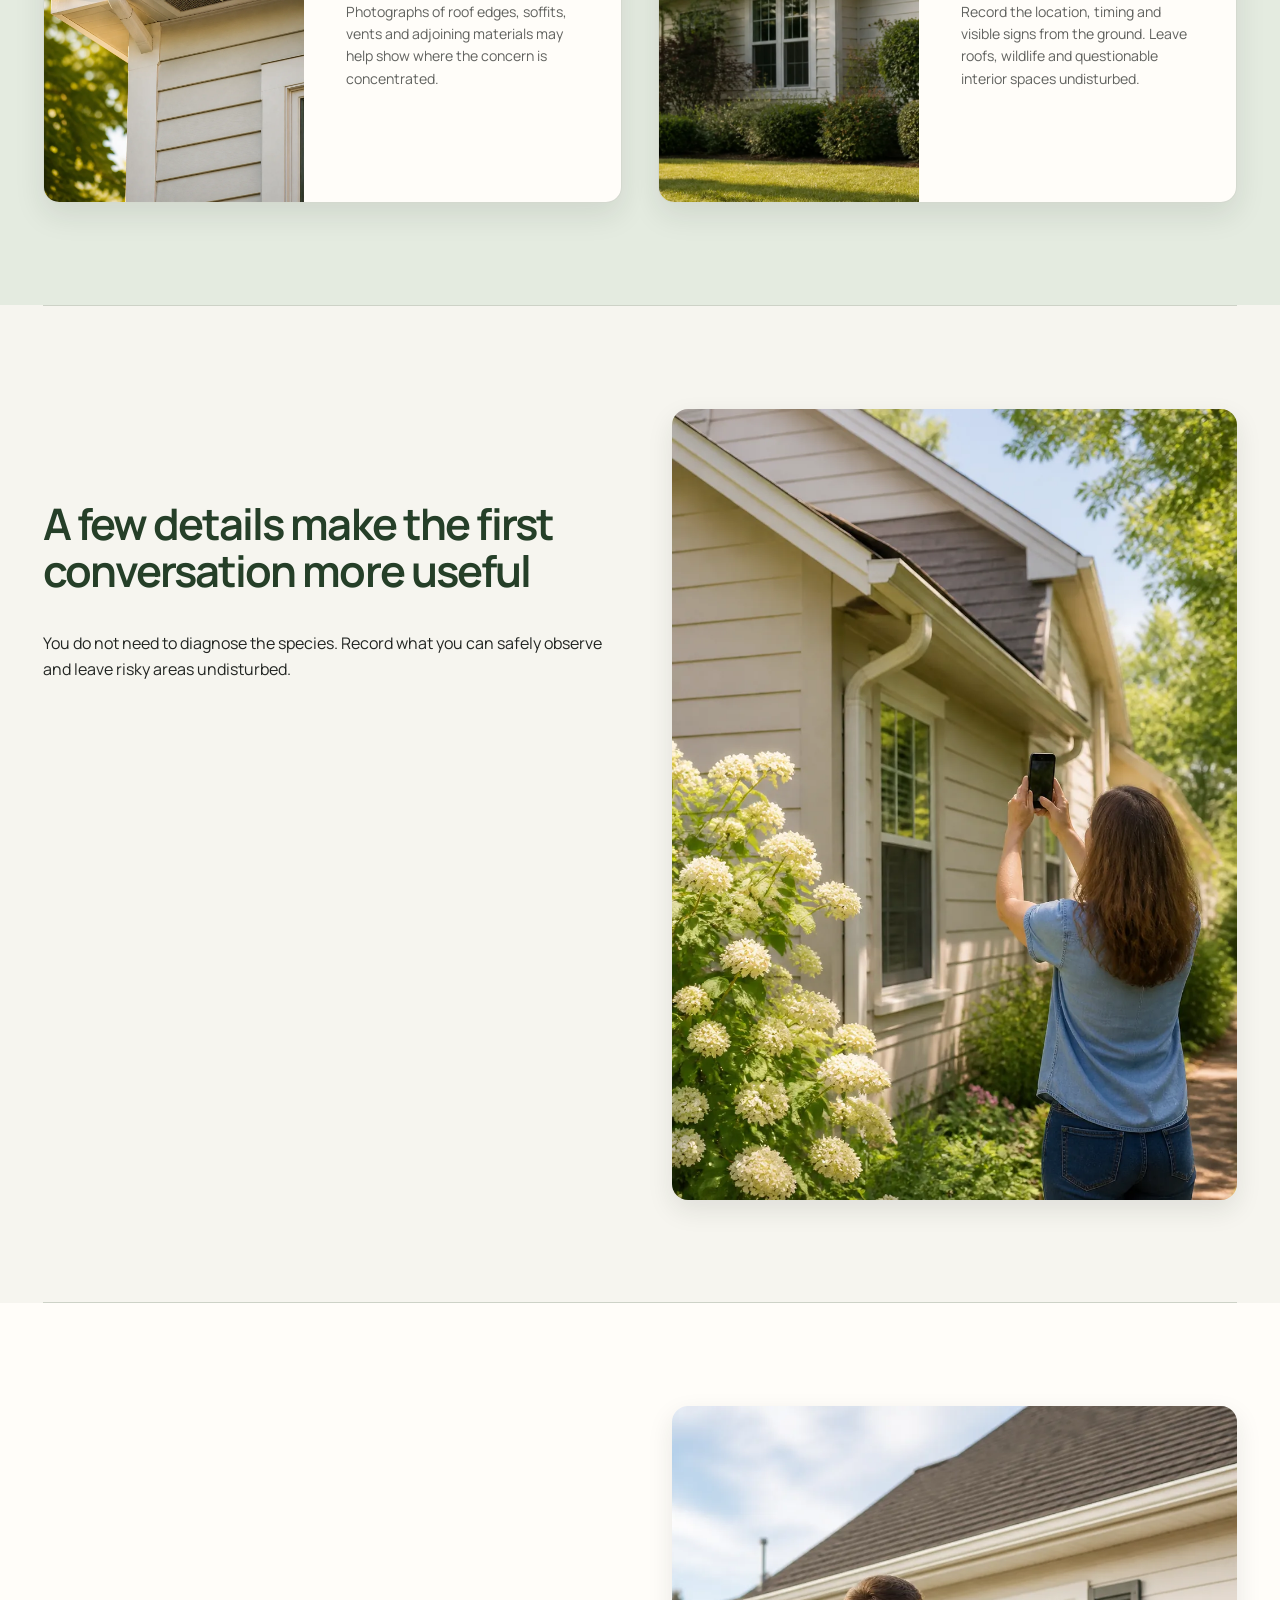
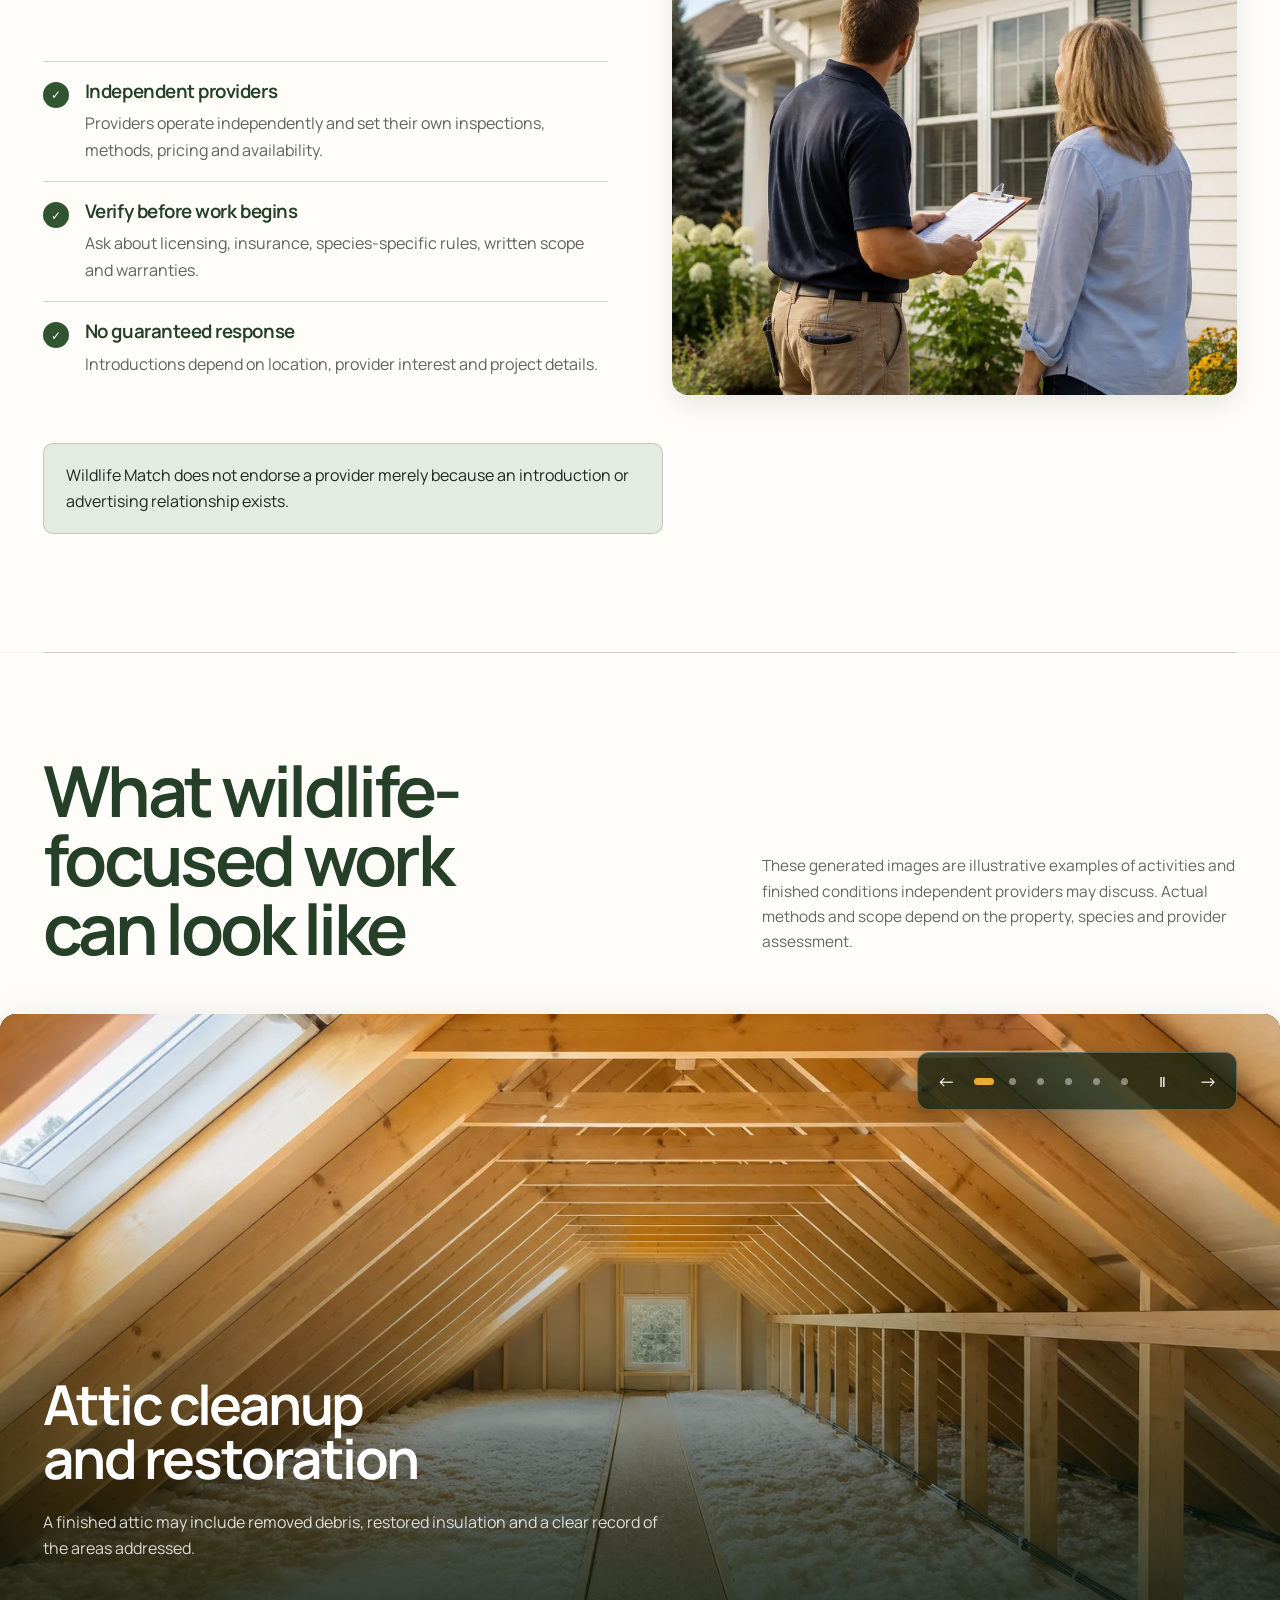
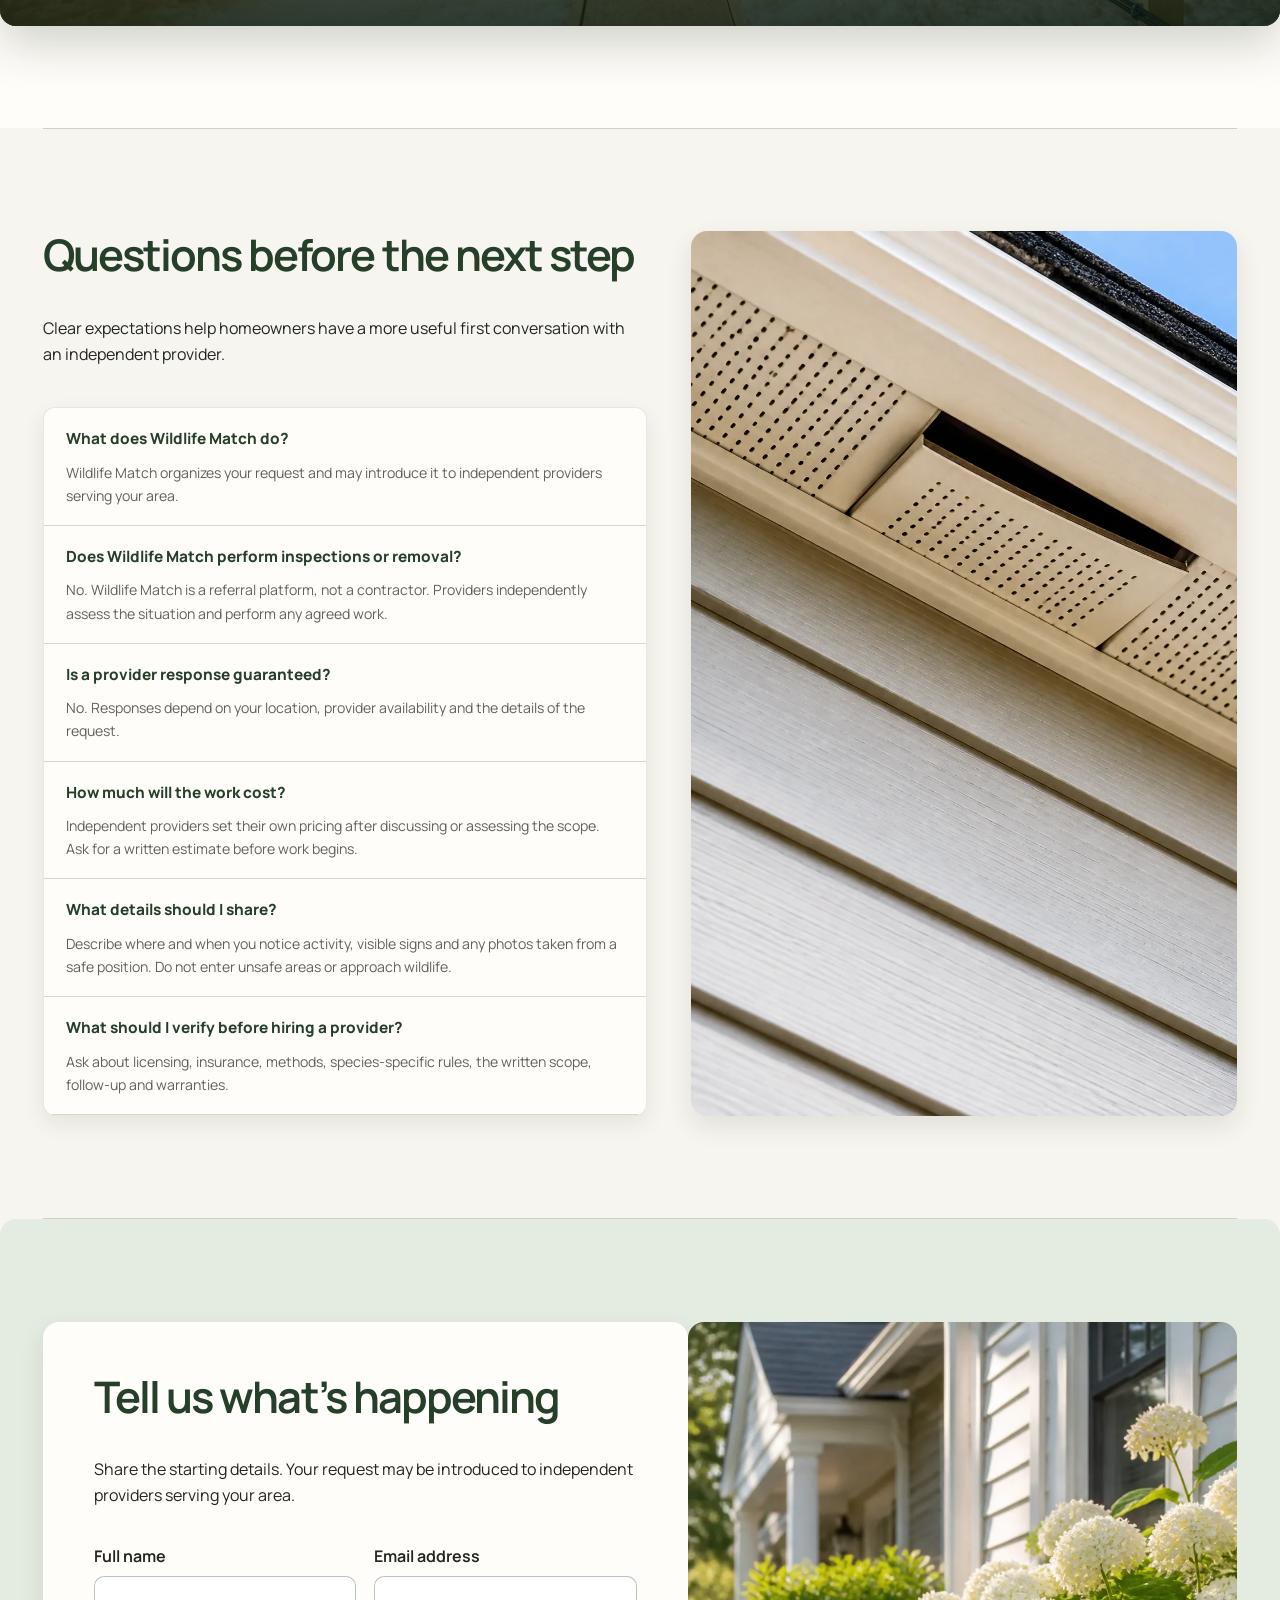
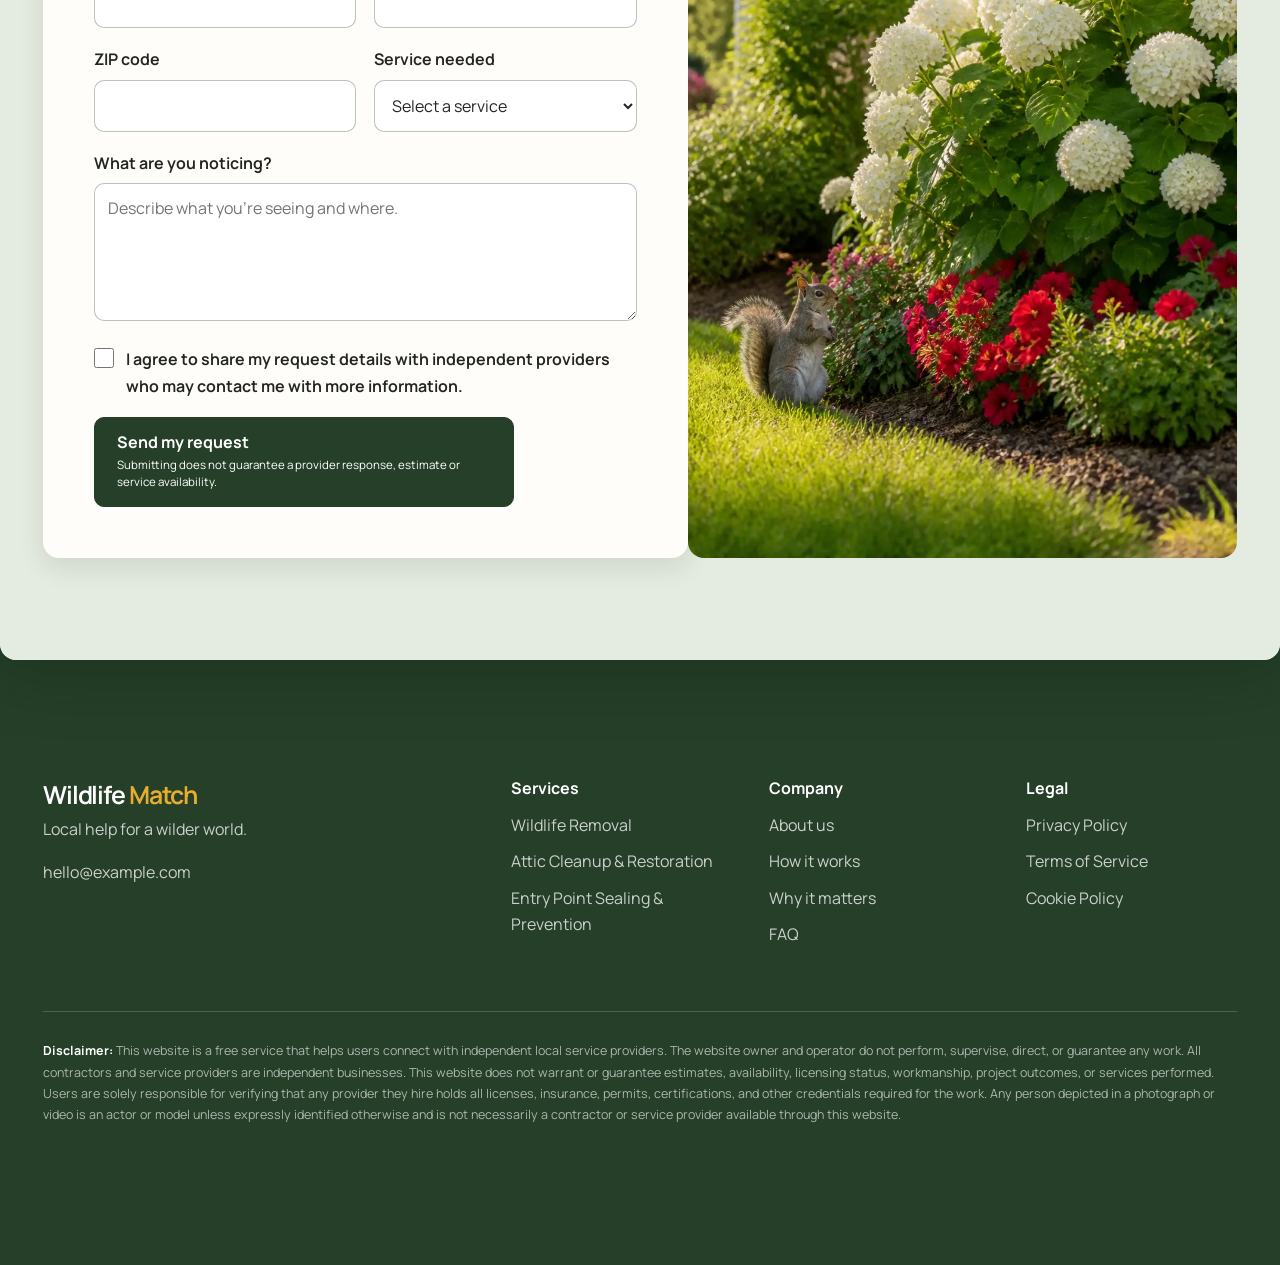
==== commit 5cfa4fa9: "done" ====
--- a/index.html
+++ b/index.html
@@ -8,11 +8,7 @@
   <link rel="icon" href="favicon.svg" type="image/svg+xml">
   <link rel="preconnect" href="https://fonts.googleapis.com">
   <link rel="preconnect" href="https://fonts.gstatic.com" crossorigin>
-  <link href="https://fonts.googleapis.com/css2?family=Fraunces:opsz,wght@9..144,600;9..144,700&family=Manrope:wght@400;500;600;700&display=swap" rel="stylesheet">
-  <link rel="stylesheet" href="css/base.css">
-  <link rel="stylesheet" href="css/home.css">
-  <link rel="stylesheet" href="css/header.css">
-  <link rel="stylesheet" href="css/animations.css">
+  <link rel="stylesheet" href="css/visual-redesign.css">
   <script src="config/site-config.js" defer></script>
   <script src="js/main.js" defer></script>
   <script src="js/animations.js" defer></script>
@@ -37,21 +33,34 @@
     <p class="mobile-menu__disclosure">Independent referral platform. Provider response and availability vary.</p>
   </div>
 
+  <nav class="hero__dock shared-header" aria-label="Homepage sections">
+    <div class="hero__dock-links shared-header__links">
+      <a href="#top"><span>Home</span></a>
+      <a href="#about"><span>About us</span></a>
+      <a href="#how-it-works"><span>How it works</span></a>
+      <a href="#why-it-matters"><span>Why it matters</span></a>
+      <a href="#request"><span>Contact</span></a>
+    </div>
+    <details class="services-dropdown hero__dock-next shared-header__services"><summary><span>Services</span><svg viewBox="0 0 24 24" aria-hidden="true"><path d="m6 9 6 6 6-6"></path></svg></summary><div class="services-dropdown__panel"><a href="wildlife-removal.html"><span>Wildlife Removal</span><small>Animals in or around the structure</small></a><a href="attic-cleanup-restoration.html"><span>Attic Cleanup &amp; Restoration</span><small>Debris, odor and disturbed insulation</small></a><a href="entry-point-sealing-prevention.html"><span>Entry Point Sealing &amp; Prevention</span><small>Exterior gaps, vents and recurring access</small></a><a class="services-dropdown__all" href="#services"><span>All services</span><small>View the complete services section</small></a></div></details>
+  </nav>
+
   <main id="main">
     <section class="hero" id="top" aria-labelledby="hero-title">
       <div class="hero__band">
         <p class="hero__brand" aria-hidden="true"><strong>Wildlife</strong> <em>Match</em></p>
         <div class="hero__copy">
-          <h1 id="hero-title"><span>Wildlife belongs outside.</span><span>Your home should feel like home.</span></h1>
+          
+          <h1 id="hero-title">Wildlife Removal</h1>
+          <p class="hero__lead">Wildlife belongs outside. Your home should feel like home.</p>
           <p>Describe what you are seeing, hearing or noticing. Wildlife Match may introduce the request to independent local providers.</p>
         </div>
         <div class="hero__actions">
           <a class="button button--primary" href="#request">Tell us what’s happening</a>
-          <a class="button button--outline" href="#services">Explore services</a>
-        </div>
-      </div>
-
-      <img class="hero__photo hero__photo--garden-top" src="img/home/hero-garden.webp" width="1536" height="1024" fetchpriority="high" alt="Squirrel outside in a landscaped residential yard">
+        </div>
+        <p class="hero__reassurance">Independent local providers. Provider response and availability vary.</p>
+      </div>
+
+      <img class="hero__photo hero__photo--garden-top" src="img/generated/home-hero-raccoon-closeup-v5.webp" width="1254" height="1254" fetchpriority="high" alt="Raccoon outdoors in a residential garden">
       <img class="hero__photo hero__photo--wall" src="img/home/hero-wall.webp" width="1024" height="1536" fetchpriority="high" alt="" aria-hidden="true">
       <img class="hero__photo hero__photo--roof" src="img/home/hero-roof.webp" width="1536" height="1024" fetchpriority="high" alt="Bird resting outside on a residential roof">
       <img class="hero__photo hero__photo--interior-top" src="img/home/hero-interior.webp" width="1536" height="1024" fetchpriority="high" alt="Warm sunlit living room">
@@ -64,20 +73,9 @@
       </a>
     </section>
 
-    <nav class="hero__dock shared-header" aria-label="Homepage sections">
-      <div class="hero__dock-links shared-header__links">
-        <a href="#top"><svg viewBox="0 0 32 32" aria-hidden="true"><path d="M5 15.5 16 6l11 9.5V27H19v-7h-6v7H5Z"></path></svg><span>Home</span></a>
-        <a href="#about"><svg viewBox="0 0 32 32" aria-hidden="true"><path d="M25 5C15 6 8 11 8 20c0 3 2 6 5 7 7-2 12-9 12-22Z"></path><path d="M7 27c3-7 7-11 14-16"></path></svg><span>About us</span></a>
-        <a href="#how-it-works"><svg viewBox="0 0 32 32" aria-hidden="true"><circle cx="10" cy="11" r="4"></circle><circle cx="22" cy="11" r="4"></circle><path d="M3 26v-4c0-4 3-6 7-6s7 2 7 6v4M16 18c2-2 4-2 6-2 4 0 7 2 7 6v4H18"></path></svg><span>How it works</span></a>
-        <a href="#why-it-matters"><svg viewBox="0 0 32 32" aria-hidden="true"><path d="M16 4 27 8v7c0 7-4 11-11 14C9 26 5 22 5 15V8Z"></path></svg><span>Why it matters</span></a>
-        <a href="#request"><svg viewBox="0 0 32 32" aria-hidden="true"><rect x="4" y="7" width="24" height="18" rx="1"></rect><path d="m5 9 11 9L27 9"></path></svg><span>Contact</span></a>
-      </div>
-      <details class="services-dropdown hero__dock-next shared-header__services"><summary><span>Services</span><svg viewBox="0 0 24 24" aria-hidden="true"><path d="m6 9 6 6 6-6"></path></svg></summary><div class="services-dropdown__panel"><a href="wildlife-removal.html"><span>Wildlife Removal</span><small>Animals in or around the structure</small></a><a href="attic-cleanup-restoration.html"><span>Attic Cleanup &amp; Restoration</span><small>Debris, odor and disturbed insulation</small></a><a href="entry-point-sealing-prevention.html"><span>Entry Point Sealing &amp; Prevention</span><small>Exterior gaps, vents and recurring access</small></a><a class="services-dropdown__all" href="#services"><span>All services</span><small>View the complete services section →</small></a></div></details>
-    </nav>
-
     <section class="section services" id="services" aria-labelledby="services-title">
       <header class="services__heading"><h2 id="services-title">Start with what’s <em>happening</em></h2><p>Choose the situation that most closely matches what you’re noticing around the home.</p></header>
-      <article class="service-tile service-tile--wildlife"><img src="img/home/service-wildlife.webp" width="1536" height="1024" loading="lazy" alt="Raccoon outdoors beside a home"><div class="editorial-label"><h3>Wildlife <em>Removal</em></h3><p>Activity involving raccoons, squirrels, bats, birds or other wildlife in or around the structure.</p><a class="button button--primary service-link" href="wildlife-removal.html">Explore wildlife removal</a></div></article>
+      <article class="service-tile service-tile--wildlife"><img src="img/home/hero-garden.webp" width="1536" height="1024" loading="lazy" alt="Squirrel outside in a landscaped residential yard"><div class="editorial-label"><h3>Wildlife <em>Removal</em></h3><p>Activity involving raccoons, squirrels, bats, birds or other wildlife in or around the structure.</p><a class="button button--primary service-link" href="wildlife-removal.html">Explore wildlife removal</a></div></article>
       <article class="service-tile service-tile--attic"><img src="img/home/service-attic.webp" width="1536" height="1024" loading="lazy" alt="Bright attic cleanup work"><div class="editorial-label"><h3>Attic Cleanup &amp; <em>Restoration</em></h3><p>Assessment and cleanup considerations for nesting material, droppings, odor and disturbed insulation.</p><a class="button button--primary service-link" href="attic-cleanup-restoration.html">Explore attic services</a></div></article>
       <article class="service-tile service-tile--sealing"><img src="img/home/service-sealing.webp" width="1536" height="1024" loading="lazy" alt="Sealed residential soffit vent"><div class="editorial-label"><h3>Entry Point Sealing &amp; <em>Prevention</em></h3><p>Exterior gaps, vents, soffits and other openings that may need exclusion or repair.</p><a class="button button--primary service-link" href="entry-point-sealing-prevention.html">Explore sealing services</a></div></article>
     </section>
@@ -92,21 +90,27 @@
         <article><h3>Your request is organized</h3><p>The details are structured so relevant independent providers can understand the starting point.</p></article>
         <article><h3>Providers may respond</h3><p>Interested providers may contact you to discuss inspection, options and next steps. Response is not guaranteed.</p></article>
       </div>
-      <img class="process__inspection" src="img/home/process-inspection.webp" alt="Provider examining a roof edge from outside">
+      <img class="process__inspection" src="img/generated/process-inspection-wide-v2.webp" width="1536" height="1024" alt="Provider examining a roof edge from outside">
     </section>
 
     <div class="section-divider" aria-hidden="true"></div>
 
     <section class="section signs" id="signs" aria-labelledby="signs-title">
       <header class="signs__heading"><h2 id="signs-title">What are you <em>noticing?</em></h2><p>Small clues can help explain where activity may be happening. Select the description closest to your situation.</p></header>
-      <img class="signs__main" src="img/home/signs-exterior.webp" alt="Upper exterior and landscaped garden of a home">
-      <img class="signs__vent" src="img/home/signs-vent.webp" alt="Disturbed exterior vent">
-      <img class="signs__nest" src="img/home/signs-nesting.webp" alt="Nesting material near an exterior edge">
-      <ul class="signs__labels"><li>Sounds above the ceiling</li><li>Movement near the roofline</li><li>Odor or staining</li><li>Damaged vents or soffits</li><li>Tracks around the property</li><li>Nesting material</li></ul>
-      <a class="projecting-tab signs__cta" href="#request">Describe what you noticed</a>
-    </section>
-
-    <div class="section-divider" aria-hidden="true"></div>
+      <article class="signs__card signs__card--exterior" tabindex="0" aria-label="More information about sounds and roofline movement"><div class="signs__card-inner"><div class="signs__card-face signs__card-front"><img src="img/home/signs-exterior.webp" alt="Upper exterior and landscaped garden of a home"><div class="signs__card-content"><ul><li>Sounds above the ceiling</li><li>Movement near the roofline</li></ul></div></div><div class="signs__card-face signs__card-back"><span>What it may indicate</span><h3>Activity above living spaces</h3><p>Sounds overhead or repeated movement near the roofline can help identify where wildlife may be approaching or entering the structure.</p><small>Note the time, frequency and location. Observe from the ground and avoid entering unsafe areas.</small></div></div></article>
+      <article class="signs__card signs__card--vent" tabindex="0" aria-label="More information about odors, staining and damaged vents"><div class="signs__card-inner"><div class="signs__card-face signs__card-front"><img src="img/home/signs-vent.webp" alt="Disturbed exterior vent"><div class="signs__card-content"><ul><li>Odor or staining</li><li>Damaged vents or soffits</li></ul></div></div><div class="signs__card-face signs__card-back"><span>What it may indicate</span><h3>An affected exterior opening</h3><p>Staining, persistent odor or visible damage around a vent or soffit may give a provider useful context about access and affected materials.</p><small>Photograph the area from a safe position and record whether the condition appears to be changing.</small></div></div></article>
+      <article class="signs__card signs__card--nest" tabindex="0" aria-label="More information about tracks and nesting material"><div class="signs__card-inner"><div class="signs__card-face signs__card-front"><img src="img/home/signs-nesting.webp" alt="Nesting material near an exterior edge"><div class="signs__card-content"><ul><li>Tracks around the property</li><li>Nesting material</li></ul></div></div><div class="signs__card-face signs__card-back"><span>What it may indicate</span><h3>A repeated travel or nesting area</h3><p>Tracks and nesting material may help show where activity is concentrated and how wildlife moves around the property.</p><small>Do not disturb a nest or approach wildlife. Share safely taken photographs with the provider.</small></div></div></article>
+    </section>
+
+    <section class="signs-cta-banner" aria-labelledby="signs-cta-title" data-parallax-cta>
+      <div class="signs-cta-banner__inner">
+        <div class="signs-cta-banner__copy">
+          <h2 id="signs-cta-title">Turn what you noticed into <em>a clear request</em></h2>
+          <p>Share the location, timing and signs you can safely observe. Wildlife Match may introduce your request to independent local providers.</p>
+        </div>
+        <a class="button signs-cta-banner__button" href="#request">Describe what you noticed <span aria-hidden="true">→</span></a>
+      </div>
+    </section>
 
     <section class="section matters" id="why-it-matters" aria-labelledby="matters-title">
       <header class="matters__heading"><h2 id="matters-title">Protect the home <em>without losing respect for wildlife</em></h2><p>Early attention may help homeowners understand entry points, contamination concerns and repair needs while independent providers explain available options.</p></header>
@@ -120,6 +124,34 @@
 
     <div class="section-divider" aria-hidden="true"></div>
 
+    <section class="section visual-story" aria-labelledby="visual-story-title">
+      <header class="visual-story__heading">
+        <h2 id="visual-story-title">The useful clues are often <em>connected across the home</em></h2>
+        <p>A wider view can help organize what you noticed without asking you to diagnose the animal or enter an unsafe area.</p>
+      </header>
+
+      <figure class="visual-story__panorama">
+        <img src="img/generated/home-visual-system-exterior-v1.webp" width="1536" height="1024" loading="lazy" alt="Warm residential exterior showing the roofline, siding, foundation and landscaped yard together">
+        <figcaption>
+          <h3>One observation may relate to several parts of the structure</h3>
+          <p>Roof edges, vents, siding transitions, the foundation and nearby landscaping can provide useful context for the first conversation.</p>
+        </figcaption>
+      </figure>
+
+      <div class="visual-story__cards">
+        <figure>
+          <img src="img/generated/home-visual-roof-detail-v1.webp" width="1024" height="1536" loading="lazy" alt="Roof, soffit, gutter and screened exterior vent on a residential home">
+          <figcaption><h3>Notice exterior transitions</h3><p>Photographs of roof edges, soffits, vents and adjoining materials may help show where the concern is concentrated.</p></figcaption>
+        </figure>
+        <figure>
+          <img src="img/generated/home-visual-safe-observation-v1.webp" width="1536" height="1024" loading="lazy" alt="Homeowner safely photographing a roofline from the lawn">
+          <figcaption><h3>Document from a safe position</h3><p>Record the location, timing and visible signs from the ground. Leave roofs, wildlife and questionable interior spaces undisturbed.</p></figcaption>
+        </figure>
+      </div>
+    </section>
+
+    <div class="section-divider" aria-hidden="true"></div>
+
     <section class="section prepare" id="prepare" aria-labelledby="prepare-title">
       <header class="prepare__heading"><h2 id="prepare-title">A few details make the first conversation <em>more useful</em></h2><p>You do not need to diagnose the species. Record what you can safely observe and leave risky areas undisturbed.</p></header>
       <img class="prepare__table" src="img/home/prepare-table.webp" alt="Phone, notes, gloves and flashlight used to document exterior activity safely">
@@ -139,12 +171,66 @@
 
     <div class="section-divider" aria-hidden="true"></div>
 
+    <section class="section work-gallery" aria-labelledby="work-gallery-title" data-work-gallery aria-roledescription="carousel">
+      <header class="work-gallery__heading">
+        <h2 id="work-gallery-title">What wildlife-focused work <em>can look like</em></h2>
+        <p>These generated images are illustrative examples of activities and finished conditions independent providers may discuss. Actual methods and scope depend on the property, species and provider assessment.</p>
+      </header>
+
+      <div class="work-gallery__stage">
+        <div class="work-gallery__slides" aria-live="off">
+          <figure class="work-gallery__slide is-active" data-work-slide aria-hidden="false">
+            <img src="img/generated/work-gallery-attic-restoration-v1.webp" width="1536" height="1024" loading="lazy" alt="Illustrative example of a clean restored attic with fresh insulation and a protected access path">
+            <figcaption><h3>Attic cleanup and restoration</h3><p>A finished attic may include removed debris, restored insulation and a clear record of the areas addressed.</p></figcaption>
+          </figure>
+          <figure class="work-gallery__slide" data-work-slide aria-hidden="true">
+            <img src="img/generated/work-gallery-soffit-exclusion-v1.webp" width="1536" height="1024" loading="lazy" alt="Illustrative example of a finished soffit and screened vent exclusion detail">
+            <figcaption><h3>Finished soffit exclusion</h3><p>Exterior repairs should fit the surrounding materials while preserving required ventilation and weather protection.</p></figcaption>
+          </figure>
+          <figure class="work-gallery__slide" data-work-slide aria-hidden="true">
+            <img src="img/generated/work-gallery-foundation-vent-v1.webp" width="1536" height="1024" loading="lazy" alt="Illustrative example of a secured residential foundation vent">
+            <figcaption><h3>Secured foundation ventilation</h3><p>A finished barrier can limit wildlife access while keeping the opening neat and compatible with the building.</p></figcaption>
+          </figure>
+          <figure class="work-gallery__slide" data-work-slide aria-hidden="true">
+            <img src="img/generated/work-gallery-humane-raccoon-release-v1.webp" width="1536" height="1024" loading="lazy" alt="Illustrative example of a wildlife specialist allowing a healthy raccoon to leave a humane carrier outdoors">
+            <figcaption><h3>Humane handling and release</h3><p>Species, local rules and site conditions can affect how a qualified provider approaches removal and release.</p></figcaption>
+          </figure>
+          <figure class="work-gallery__slide" data-work-slide aria-hidden="true">
+            <img src="img/generated/work-gallery-squirrel-inspection-v1.webp" width="1536" height="1024" loading="lazy" alt="Illustrative example of a wildlife specialist observing a squirrel near a residential roofline from the ground">
+            <figcaption><h3>Species-aware exterior assessment</h3><p>Observation from a safe position can connect visible wildlife activity with possible access areas around the home.</p></figcaption>
+          </figure>
+          <figure class="work-gallery__slide" data-work-slide aria-hidden="true">
+            <img src="img/generated/work-gallery-bat-exclusion-v1.webp" width="1654" height="951" loading="lazy" alt="Illustrative example of a protected wildlife specialist checking a bat exclusion device at dusk">
+            <figcaption><h3>Timing-sensitive bat exclusion</h3><p>Bat work may require species-aware timing, safe access and confirmation before an opening is permanently closed.</p></figcaption>
+          </figure>
+        </div>
+
+        <div class="work-gallery__controls" aria-label="Gallery controls">
+          <button class="work-gallery__arrow" type="button" data-work-prev aria-label="Previous image">←</button>
+          <div class="work-gallery__dots" aria-label="Choose gallery image">
+            <button type="button" data-work-dot="0" aria-label="Show image 1" aria-current="true"></button>
+            <button type="button" data-work-dot="1" aria-label="Show image 2"></button>
+            <button type="button" data-work-dot="2" aria-label="Show image 3"></button>
+            <button type="button" data-work-dot="3" aria-label="Show image 4"></button>
+            <button type="button" data-work-dot="4" aria-label="Show image 5"></button>
+            <button type="button" data-work-dot="5" aria-label="Show image 6"></button>
+          </div>
+          <button class="work-gallery__toggle" type="button" data-work-toggle aria-label="Pause automatic gallery">Ⅱ</button>
+          <button class="work-gallery__arrow" type="button" data-work-next aria-label="Next image">→</button>
+        </div>
+        <p class="sr-only" data-work-status aria-live="polite">Image 1 of 6</p>
+      </div>
+    </section>
+
+    <div class="section-divider" aria-hidden="true"></div>
+
     <section class="section faq" id="faq" aria-labelledby="faq-title">
       <header class="faq__heading">
-        <p class="eyebrow">Useful answers</p>
+        
         <h2 id="faq-title">Questions before <em>the next step</em></h2>
         <p>Clear expectations help homeowners have a more useful first conversation with an independent provider.</p>
       </header>
+      <img class="faq__photo" src="img/home/signs-vent.webp" loading="lazy" alt="Exterior roof vent near a home">
       <dl class="faq__list">
         <div class="faq__item"><dt>What does Wildlife Match do?</dt><dd>Wildlife Match organizes your request and may introduce it to independent providers serving your area.</dd></div>
         <div class="faq__item"><dt>Does Wildlife Match perform inspections or removal?</dt><dd>No. Wildlife Match is a referral platform, not a contractor. Providers independently assess the situation and perform any agreed work.</dd></div>
@@ -168,7 +254,6 @@
         <label>ZIP code<input name="zip" inputmode="numeric" autocomplete="postal-code" required></label>
         <label>Service needed<select name="service" required><option value="">Select a service</option><option>Wildlife Removal</option><option>Attic Cleanup & Restoration</option><option>Entry Point Sealing & Prevention</option></select></label>
         <label class="request__message">What are you noticing?<textarea name="message" rows="5" placeholder="Describe what you’re seeing and where." required></textarea></label>
-        <label class="request__upload"><span><strong>Add photos (optional)</strong><small>Upload images to help providers understand the situation.</small></span><input type="file" name="photos[]" accept="image/jpeg,image/png,image/webp" multiple></label>
         <label class="request__consent"><input type="checkbox" name="consent" required><span data-config="consentLabel">I agree to share my request details with independent providers who may contact me with more information.</span></label>
         <button class="request__submit" type="submit">Send my request<small>Submitting does not guarantee a provider response, estimate or service availability.</small></button>
         <p class="form-status" role="status" aria-live="polite" hidden></p>
@@ -186,13 +271,13 @@
     <div class="site-footer__bottom"><span>Independent referral platform. Providers operate independently.</span><span>© <span data-config="copyrightYear">2026</span> <span data-config="companyName">CONFIGURE LEGAL OPERATOR</span></span></div>
   </footer>
 
-  <div class="cookie-banner" role="dialog" aria-labelledby="cookie-title" aria-describedby="cookie-description" hidden><div class="cookie-banner__intro"><span class="cookie-banner__mark" aria-hidden="true"><img src="favicon.svg" width="34" height="34" alt=""></span><div><p class="cookie-banner__eyebrow">Your privacy choices</p><h2 id="cookie-title">A quick note about cookies</h2><p id="cookie-description">We use essential storage for site functions. No optional analytics or advertising scripts are currently loaded.</p></div></div><div class="cookie-banner__actions"><button type="button" data-cookie="accept">Allow optional</button><button type="button" data-cookie="reject">Essential only</button><a href="cookie-policy.html">Cookie policy <span aria-hidden="true">↗</span></a></div></div>
+  <div class="cookie-banner" role="dialog" aria-labelledby="cookie-title" aria-describedby="cookie-description" hidden><div class="cookie-banner__intro"><span class="cookie-banner__mark" aria-hidden="true"><img src="favicon.svg" width="34" height="34" alt=""></span><div><h2 id="cookie-title">A quick note about cookies</h2><p id="cookie-description">We use essential storage for site functions. No optional analytics or advertising scripts are currently loaded.</p></div></div><div class="cookie-banner__actions"><button type="button" data-cookie="accept">Allow optional</button><button type="button" data-cookie="reject">Essential only</button><a href="cookie-policy.html">Cookie policy <span aria-hidden="true">↗</span></a></div></div>
 
   <dialog class="form-modal" id="form-modal" aria-labelledby="form-modal-title" aria-describedby="form-modal-message">
     <div class="form-modal__panel">
       <button class="form-modal__close" type="button" data-form-modal-close aria-label="Close message">×</button>
       <span class="form-modal__icon" aria-hidden="true"></span>
-      <p class="form-modal__eyebrow" data-form-modal-eyebrow>Request received</p>
+      
       <h2 id="form-modal-title" data-form-modal-title>Your request has been received</h2>
       <p id="form-modal-message" data-form-modal-message>Thank you. Your details were submitted successfully.</p>
       <button class="button button--primary form-modal__action" type="button" data-form-modal-close>Done</button>
--- a/css/visual-redesign.css
+++ b/css/visual-redesign.css
@@ -0,0 +1,5736 @@
+/* Wildlife Match visual-only redesign.
+   This layer intentionally leaves content, markup semantics and behavior intact. */
+
+@import url("https://fonts.googleapis.com/css2?family=Manrope:wght@400;500;600;700;800&display=swap");
+
+:root {
+  --wm-bg: #f6f5ef;
+  --wm-surface: #fffdf9;
+  --wm-text: #222522;
+  --wm-green: #315431;
+  --wm-green-dark: #253f28;
+  --wm-green-soft: #e4ebe0;
+  --wm-mustard: #e8ad2f;
+  --wm-line: rgba(40, 70, 43, 0.2);
+  --wm-shadow: 0 10px 26px rgba(31, 44, 31, 0.1);
+  --wm-max: 1440px;
+  --wm-gutter: clamp(16px, 3.35vw, 48px);
+  --forest: var(--wm-green-dark);
+  --forest-mid: var(--wm-green);
+  --cream: var(--wm-bg);
+  --paper: var(--wm-surface);
+  --gold: var(--wm-mustard);
+  --terracotta: var(--wm-mustard);
+  --ink: var(--wm-text);
+  --rail-w: 0px;
+  --max: var(--wm-max);
+}
+
+*,
+*::before,
+*::after {
+  box-sizing: border-box;
+}
+
+html {
+  scroll-behavior: smooth;
+  scroll-padding-top: 88px;
+  background: var(--wm-bg);
+}
+
+[hidden] {
+  display: none !important;
+}
+
+body {
+  margin: 0;
+  min-width: 360px;
+  overflow-x: clip;
+  color: var(--wm-text);
+  background-color: var(--wm-green-dark);
+  background-image:
+    linear-gradient(rgba(16, 37, 23, 0.28), rgba(16, 37, 23, 0.46)),
+    url("../img/generated/site-container-background-v1.webp");
+  background-position: center;
+  background-size: cover;
+  background-repeat: no-repeat;
+  background-attachment: fixed;
+  font-family: "Manrope", Arial, sans-serif;
+  font-size: 16px;
+  line-height: 1.65;
+}
+
+body.menu-open {
+  overflow: hidden;
+}
+
+body.menu-open::before {
+  content: "";
+  position: fixed;
+  z-index: 90;
+  inset: 0;
+  background: rgba(37, 63, 40, 0.42);
+}
+
+body,
+button,
+input,
+select,
+textarea {
+  font-family: "Manrope", Arial, sans-serif;
+}
+
+body * {
+  font-family: "Manrope", Arial, sans-serif !important;
+}
+
+h1,
+h2,
+h3,
+h4,
+.hero__brand,
+.rail-wordmark,
+.footer-brand {
+  margin-top: 0;
+  color: var(--wm-green-dark);
+  font-family: "Manrope", Arial, sans-serif;
+  font-style: normal;
+  font-weight: 650;
+  letter-spacing: -0.045em;
+}
+
+h1,
+.hero__copy h1,
+.service-hero h1 {
+  font-size: clamp(2.75rem, 5vw, 5.1rem);
+  line-height: 1.01;
+}
+
+h2 {
+  font-size: clamp(2rem, 3.4vw, 3.75rem);
+  line-height: 1.08;
+}
+
+h3 {
+  letter-spacing: -0.025em;
+  line-height: 1.25;
+}
+
+h1 em,
+h2 em,
+h3 em,
+.footer-brand em,
+.rail-wordmark em {
+  color: inherit;
+  font: inherit;
+}
+
+p,
+li,
+label,
+input,
+select,
+textarea,
+button,
+a {
+  font-size: max(1rem, 16px);
+}
+
+img,
+video {
+  display: block;
+  max-width: 100%;
+}
+
+button {
+  cursor: pointer;
+}
+
+h1,
+h2,
+h3,
+p {
+  margin-top: 0;
+}
+
+.sr-only {
+  position: absolute !important;
+  width: 1px !important;
+  height: 1px !important;
+  padding: 0 !important;
+  margin: -1px !important;
+  overflow: hidden !important;
+  clip: rect(0, 0, 0, 0) !important;
+  white-space: nowrap !important;
+  border: 0 !important;
+}
+
+.skip-link {
+  position: fixed;
+  z-index: 200;
+  top: 12px;
+  left: 12px;
+  padding: 12px 16px;
+  background: var(--wm-mustard);
+  color: var(--wm-green-dark);
+  font-weight: 800;
+  transform: translateY(-180%);
+}
+
+.skip-link:focus {
+  transform: none;
+}
+
+:focus-visible {
+  outline: 3px solid var(--wm-mustard);
+  outline-offset: 3px;
+}
+
+.hp {
+  position: absolute !important;
+  left: -9999px !important;
+}
+
+form,
+form > * {
+  min-width: 0;
+}
+
+input[type="file"] {
+  max-width: 100%;
+  overflow: hidden;
+}
+
+a {
+  color: inherit;
+}
+
+.gold-rule {
+  width: 64px;
+  height: 3px;
+  margin: 24px 0;
+  background: var(--wm-mustard);
+}
+
+.button,
+.projecting-tab,
+.request__submit,
+.cookie-banner button,
+.form-modal__action {
+  min-height: 54px;
+  padding: 15px 24px;
+  display: inline-flex;
+  align-items: center;
+  justify-content: center;
+  border: 1px solid var(--wm-green-dark);
+  border-radius: 2px;
+  background: var(--wm-green-dark);
+  color: #fff;
+  box-shadow: none;
+  font-weight: 700;
+  line-height: 1.2;
+  text-decoration: none;
+  text-align: center;
+  transform: none;
+}
+
+.button:hover,
+.button:focus-visible,
+.projecting-tab:hover,
+.projecting-tab:focus-visible,
+.request__submit:hover,
+.request__submit:focus-visible {
+  background: var(--wm-green);
+  color: #fff;
+  transform: none;
+}
+
+.button--terracotta {
+  border-color: var(--wm-mustard);
+  background: var(--wm-mustard);
+  color: var(--wm-green-dark);
+}
+
+.section,
+.request,
+.site-footer,
+.service-main > section,
+.legal-main {
+  width: min(100%, var(--wm-max));
+  margin-inline: auto;
+}
+
+.section {
+  min-height: 0;
+  padding: clamp(80px, 8vw, 128px) var(--wm-gutter);
+}
+
+.section-divider {
+  display: block;
+  width: min(calc(100% - (2 * var(--wm-gutter))), calc(var(--wm-max) - 96px));
+  height: 1px;
+  margin: 0 auto;
+  background: var(--wm-line);
+}
+
+/* Shared floating brand and menu modules */
+.site-rail {
+  position: fixed;
+  z-index: 60;
+  top: 24px;
+  left: max(24px, calc((100vw - var(--wm-max)) / 2 + 48px));
+  width: auto;
+  height: 72px;
+  min-height: 0;
+  padding: 10px 22px 10px 12px;
+  display: flex;
+  flex-direction: row;
+  align-items: center;
+  gap: 13px;
+  border: 1px solid rgba(49, 84, 49, 0.08);
+  background: var(--wm-surface);
+  box-shadow: var(--wm-shadow);
+  color: var(--wm-green-dark);
+}
+
+.rail-mark {
+  width: 50px;
+  height: 50px;
+  margin: 0;
+  flex: 0 0 auto;
+}
+
+.rail-mark img {
+  width: 100%;
+  height: 100%;
+  object-fit: contain;
+}
+
+.rail-wordmark {
+  margin: 0;
+  display: block;
+  writing-mode: initial;
+  transform: none;
+  font-size: 1.18rem;
+  line-height: 1;
+  white-space: nowrap;
+  text-decoration: none;
+}
+
+.rail-mark {
+  text-decoration: none;
+}
+
+.rail-wordmark em {
+  color: var(--wm-green-dark);
+}
+
+.rail-line,
+.rail-support {
+  display: none;
+}
+
+.menu-toggle {
+  position: fixed;
+  z-index: 64;
+  top: 24px;
+  right: max(24px, calc((100vw - var(--wm-max)) / 2 + 48px));
+  width: 72px;
+  height: 72px;
+  margin: 0;
+  padding: 0;
+  display: grid;
+  place-content: center;
+  gap: 6px;
+  border: 0;
+  border-left: 1px solid var(--wm-line);
+  border-radius: 0;
+  background: var(--wm-surface);
+  color: var(--wm-green-dark);
+  box-shadow: var(--wm-shadow);
+}
+
+.menu-toggle span:not(.sr-only) {
+  width: 25px;
+  height: 2px;
+  border-radius: 0;
+  background: currentColor;
+}
+
+.shared-header,
+.service-header,
+.legal-header {
+  position: fixed;
+  z-index: 58;
+  top: 24px;
+  right: max(24px, calc((100vw - var(--wm-max)) / 2 + 48px));
+  left: auto;
+  width: 320px;
+  height: 72px;
+  min-height: 0;
+  padding: 0 72px 0 0 !important;
+  display: block !important;
+  align-items: initial !important;
+  gap: 0 !important;
+  border: 1px solid rgba(49, 84, 49, 0.08);
+  background: var(--wm-surface);
+  box-shadow: var(--wm-shadow);
+}
+
+.shared-header__links,
+.service-header__links {
+  display: none !important;
+}
+
+.shared-header__services,
+.service-header__cta {
+  width: 100%;
+  height: 100%;
+}
+
+@media (min-width: 768px) {
+  :is(.shared-header.shared-header, .service-header.service-header) {
+    z-index: 58;
+    width: 320px;
+    height: 72px;
+    min-height: 0;
+    padding: 0 72px 0 0 !important;
+    display: block !important;
+    grid-template-columns: none;
+    align-items: initial !important;
+    gap: 0 !important;
+    overflow: visible;
+    border: 1px solid rgba(49, 84, 49, 0.08);
+    background: var(--wm-surface);
+    box-shadow: var(--wm-shadow);
+  }
+
+  :is(.shared-header.shared-header, .service-header.service-header)
+    :is(.shared-header__links, .service-header__links) {
+    display: none !important;
+    padding: 0 !important;
+  }
+
+  :is(.shared-header.shared-header, .service-header.service-header)
+    :is(.shared-header__services, .service-header__cta) {
+    width: 100%;
+    height: 100%;
+    padding: 0 !important;
+    display: block !important;
+    background: transparent;
+    color: var(--wm-green-dark) !important;
+  }
+
+  :is(.shared-header.shared-header, .service-header.service-header)
+    :is(.shared-header__services, .service-header__cta) > summary {
+    padding: 0 22px;
+    color: var(--wm-green-dark);
+    font: 750 0.96rem/1.2 "Manrope", Arial, sans-serif;
+  }
+}
+
+.services-dropdown > summary {
+  width: 100%;
+  height: 100%;
+  padding: 0 22px;
+  display: flex;
+  align-items: center;
+  justify-content: space-between;
+  gap: 16px;
+  color: var(--wm-green-dark);
+  cursor: pointer;
+  font-size: 0.96rem;
+  font-weight: 750;
+  letter-spacing: 0;
+  list-style: none;
+}
+
+.services-dropdown {
+  position: relative;
+  margin: 0;
+}
+
+.services-dropdown > summary::-webkit-details-marker {
+  display: none;
+}
+
+.services-dropdown > summary svg {
+  width: 18px;
+  height: 18px;
+  fill: none;
+  stroke: currentColor;
+  stroke-width: 1.8;
+  transition: transform 180ms ease;
+}
+
+.services-dropdown[open] > summary svg {
+  transform: rotate(180deg);
+}
+
+.services-dropdown__panel {
+  position: absolute;
+  top: calc(100% + 10px);
+  right: 0;
+  width: min(380px, calc(100vw - 32px));
+  padding: 10px;
+  border: 1px solid var(--wm-line);
+  border-radius: 2px;
+  background: var(--wm-surface);
+  box-shadow: var(--wm-shadow);
+  opacity: 0;
+  visibility: hidden;
+  transform: translateY(-8px) scale(0.985);
+  transform-origin: top right;
+  transition: opacity 180ms ease, transform 220ms ease, visibility 180ms ease;
+}
+
+.services-dropdown--up .services-dropdown__panel {
+  top: auto;
+  bottom: calc(100% + 10px);
+  transform: translateY(8px) scale(0.985);
+  transform-origin: bottom right;
+}
+
+.services-dropdown[open] .services-dropdown__panel {
+  opacity: 1;
+  visibility: visible;
+  transform: none;
+}
+
+.services-dropdown.is-opening .services-dropdown__panel,
+.services-dropdown.is-closing .services-dropdown__panel {
+  opacity: 0;
+  visibility: visible;
+  pointer-events: none;
+}
+
+.services-dropdown__panel a {
+  padding: 14px 16px !important;
+  display: block !important;
+  border-bottom: 1px solid var(--wm-line);
+  color: var(--wm-green-dark) !important;
+  text-decoration: none !important;
+}
+
+.services-dropdown__panel a:last-child {
+  border-bottom: 0;
+}
+
+.services-dropdown__panel a:hover,
+.services-dropdown__panel a:focus-visible,
+.services-dropdown__panel a[aria-current="page"] {
+  background: var(--wm-green-soft);
+  color: var(--wm-green-dark) !important;
+}
+
+.services-dropdown__panel span,
+.services-dropdown__panel small {
+  display: block;
+}
+
+.services-dropdown__panel span {
+  font: 750 1rem/1.25 "Manrope", Arial, sans-serif;
+}
+
+.services-dropdown__panel small {
+  margin-top: 3px;
+  color: rgba(34, 37, 34, 0.72);
+  font: 400 0.8rem/1.4 "Manrope", Arial, sans-serif;
+}
+
+.services-dropdown__all {
+  background: var(--wm-green-soft) !important;
+  color: var(--wm-green-dark) !important;
+}
+
+.mobile-menu {
+  position: fixed;
+  z-index: 100;
+  inset: 0 0 0 auto;
+  width: min(100%, 460px);
+  padding: 24px;
+  overflow-y: auto;
+  background: var(--wm-bg);
+  color: var(--wm-green-dark);
+  box-shadow: -18px 0 48px rgba(31, 44, 31, 0.16);
+  opacity: 1;
+  transform: translate3d(0, 0, 0);
+  transition: opacity 220ms ease, transform 320ms cubic-bezier(0.22, 0.8, 0.34, 1);
+}
+
+.mobile-menu[hidden] {
+  display: none;
+}
+
+.mobile-menu__head {
+  padding-bottom: 24px;
+  display: flex;
+  align-items: center;
+  justify-content: space-between;
+  border-bottom: 1px solid var(--wm-line);
+}
+
+.mobile-menu.is-opening,
+.mobile-menu.is-closing {
+  opacity: 0;
+  transform: translate3d(18px, 0, 0);
+  pointer-events: none;
+}
+
+.mobile-menu nav {
+  margin-top: 22px;
+}
+
+.mobile-menu nav > a,
+.mobile-services > summary {
+  min-height: 58px;
+  padding: 14px 0;
+  display: flex;
+  align-items: center;
+  border-bottom: 1px solid var(--wm-line);
+  color: var(--wm-green-dark);
+  font-size: 1.12rem;
+  font-weight: 700;
+  letter-spacing: -0.02em;
+  text-decoration: none;
+  font: 700 1.12rem/1.3 "Manrope", Arial, sans-serif !important;
+}
+
+.mobile-services__links {
+  padding: 8px 0 14px 18px;
+  max-height: 0;
+  margin-block: 0;
+  overflow: hidden;
+  opacity: 0;
+  transform: translateY(-8px);
+  transition: max-height 320ms ease, opacity 180ms ease, transform 240ms ease,
+    margin 320ms ease;
+}
+
+.mobile-services.is-expanded .mobile-services__links {
+  max-height: var(--mobile-services-height, 420px);
+  margin-block: 12px;
+  opacity: 1;
+  transform: none;
+}
+
+.mobile-menu .mobile-services__links a {
+  padding: 9px 0;
+  display: block;
+  color: var(--wm-green-dark);
+  font: 650 0.96rem/1.35 "Manrope", Arial, sans-serif;
+  text-decoration: none;
+}
+
+.mobile-services > summary {
+  position: relative;
+  padding-right: 40px;
+  list-style: none;
+  cursor: pointer;
+}
+
+.mobile-services > summary::-webkit-details-marker {
+  display: none;
+}
+
+.mobile-services > summary::after {
+  content: "+";
+  position: absolute;
+  right: 4px;
+  color: var(--wm-mustard);
+  font-size: 1.5rem;
+  transition: transform 240ms ease;
+}
+
+.mobile-services.is-expanded > summary::after {
+  content: "−";
+  transform: rotate(180deg);
+}
+
+.mobile-menu > .button {
+  width: 100%;
+  margin: 28px 0 18px;
+}
+
+.mobile-menu__disclosure {
+  padding-top: 18px;
+  border-top: 1px solid var(--wm-line);
+  color: rgba(34, 37, 34, 0.68);
+  font-size: 0.86rem;
+}
+
+.menu-close {
+  width: 48px;
+  height: 48px;
+  border: 1px solid var(--wm-line);
+  border-radius: 0;
+  background: var(--wm-surface);
+  color: var(--wm-green-dark);
+}
+
+/* Home hero */
+.hero {
+  position: relative;
+  width: min(100%, var(--wm-max));
+  height: clamp(640px, 78svh, 760px);
+  min-height: 640px;
+  margin: 0 auto;
+  display: grid;
+  grid-template: minmax(0, 1fr) / minmax(0, 42%) minmax(0, 58%);
+  overflow: hidden;
+  background: var(--wm-bg);
+}
+
+.hero__band {
+  position: relative;
+  z-index: 2;
+  grid-area: 1 / 1 / 2 / 2;
+  min-width: 0;
+  padding: 148px clamp(32px, 4vw, 62px) 102px;
+  display: flex;
+  flex-direction: column;
+  align-items: flex-start;
+  justify-content: center;
+  background: var(--wm-bg);
+}
+
+.hero__brand {
+  display: none;
+}
+
+.hero__copy {
+  width: 100%;
+  max-width: 540px;
+  margin: 0;
+  padding: 0;
+  border: 0;
+}
+
+.hero__copy h1 {
+  margin-bottom: 30px;
+  color: var(--wm-green-dark);
+}
+
+.hero__copy h1 span,
+.hero__copy h1 em {
+  display: block;
+  color: inherit;
+  font: inherit;
+}
+
+.hero__copy > p {
+  max-width: 500px;
+  margin: 0;
+  color: rgba(34, 37, 34, 0.79);
+  font-size: 1.05rem;
+}
+
+.hero__copy > .hero__lead {
+  margin: 0 0 14px;
+  color: var(--wm-text);
+  font-size: 1.2rem;
+  font-weight: 600;
+  line-height: 1.45;
+  letter-spacing: -0.02em;
+}
+
+.hero__reassurance {
+  margin: 28px 0 0;
+  padding-left: 32px;
+  position: relative;
+  color: var(--wm-green);
+  font-size: 0.86rem;
+  font-weight: 600;
+}
+
+.hero__reassurance::before {
+  content: "✓";
+  position: absolute;
+  top: -2px;
+  left: 0;
+  width: 22px;
+  height: 22px;
+  display: grid;
+  place-items: center;
+  border-radius: 50%;
+  background: var(--wm-green);
+  color: #fff;
+  font-size: 0.72rem;
+}
+
+.hero__actions {
+  width: 100%;
+  max-width: 480px;
+  margin-top: 36px;
+  display: block;
+}
+
+.hero__actions .button:first-child {
+  width: 100%;
+  min-height: 70px;
+  padding: 18px 24px;
+  display: flex;
+  align-items: center;
+  justify-content: space-between;
+  border: 0;
+  background: var(--wm-surface);
+  color: var(--wm-green-dark);
+  box-shadow: var(--wm-shadow);
+}
+
+.hero__actions .button:first-child::after {
+  content: "→";
+  font-size: 1.35rem;
+  font-weight: 400;
+}
+
+.hero__photo {
+  position: static;
+  width: 100%;
+  height: 100%;
+  object-fit: cover;
+  border: 0;
+}
+
+.hero__photo--garden-top {
+  grid-area: 1 / 2 / 2 / 3;
+  display: block;
+  object-position: 52% center;
+}
+
+.hero__photo--wall,
+.hero__photo--roof,
+.hero__photo--interior-top,
+.hero__photo--garden-bottom,
+.hero__photo--interior-bottom,
+.hero__floating-request {
+  display: none;
+}
+
+/* Home sections */
+.services {
+  display: grid;
+  grid-template-columns: repeat(3, minmax(0, 1fr));
+  grid-template-rows: auto auto;
+  gap: 30px;
+  background: var(--wm-bg);
+}
+
+.services__heading {
+  grid-area: 1 / 1 / 2 / -1;
+  max-width: 760px;
+  margin-bottom: 18px;
+}
+
+.service-tile,
+.service-tile--wildlife,
+.service-tile--attic,
+.service-tile--sealing {
+  position: static;
+  min-height: 0;
+  display: grid;
+  grid-template: 280px minmax(230px, auto) / 1fr;
+  overflow: hidden;
+  border: 1px solid rgba(49, 84, 49, 0.08);
+  background: var(--wm-surface);
+  box-shadow: var(--wm-shadow);
+}
+
+.service-tile > img {
+  position: static;
+  grid-area: 1 / 1 / 2 / 2;
+  width: 100%;
+  height: 100%;
+  object-fit: cover;
+}
+
+.service-tile .editorial-label {
+  position: static;
+  grid-area: 2 / 1 / 3 / 2;
+  width: auto;
+  min-width: 0;
+  max-width: none;
+  min-height: 230px;
+  padding: 28px;
+  display: flex;
+  flex-direction: column;
+  align-items: flex-start;
+  border: 0;
+  background: var(--wm-surface);
+  box-shadow: none;
+}
+
+.service-tile h3 {
+  margin-bottom: 10px;
+  font-size: clamp(1.35rem, 2vw, 1.85rem);
+}
+
+.service-tile p {
+  margin: 0 0 20px;
+  color: rgba(34, 37, 34, 0.72);
+}
+
+.service-link {
+  margin-top: auto;
+  min-height: 0;
+  padding: 0;
+  border: 0;
+  background: transparent;
+  color: var(--wm-green);
+  box-shadow: none;
+  font-weight: 750;
+  text-decoration-thickness: 1px;
+  text-underline-offset: 5px;
+}
+
+.service-link:hover,
+.service-link:focus-visible {
+  background: transparent;
+  color: var(--wm-green-dark);
+  text-decoration: underline;
+}
+
+.process {
+  display: grid;
+  grid-template-columns: minmax(0, 7fr) minmax(340px, 5fr);
+  grid-template-areas: "heading image" "steps image";
+  gap: 42px 54px;
+  background: var(--wm-surface);
+}
+
+.process__heading {
+  grid-area: heading;
+  max-width: 720px;
+}
+
+.process__inspection {
+  grid-area: image;
+  width: 100%;
+  height: 100%;
+  min-height: 520px;
+  object-fit: cover;
+}
+
+.process__tracks {
+  display: none;
+}
+
+.signs {
+  display: grid;
+  grid-template-columns: repeat(3, minmax(0, 1fr));
+  gap: 28px;
+  background: var(--wm-bg);
+}
+
+.signs__heading {
+  grid-area: auto / 1 / auto / -1;
+  max-width: 760px;
+}
+
+.signs__main,
+.signs__vent,
+.signs__nest {
+  position: static;
+  width: 100%;
+  height: 300px;
+  object-fit: cover;
+}
+
+.signs__labels {
+  grid-area: auto / 1 / auto / -1;
+  margin: 12px 0 0 !important;
+  padding: 0;
+  display: grid !important;
+  grid-template-columns: repeat(3, minmax(0, 1fr));
+  gap: 0 28px;
+  list-style: none;
+}
+
+.signs__labels li {
+  position: static;
+  min-height: 62px;
+  padding: 18px 0;
+  display: flex;
+  align-items: center;
+  border: 0;
+  border-bottom: 1px solid var(--wm-line);
+  background: transparent;
+  box-shadow: none;
+  font-weight: 650;
+  width: 100% !important;
+  margin: 0 !important;
+}
+
+.signs__labels li:nth-child(odd),
+.signs__labels li:nth-child(even) {
+  width: 100% !important;
+  margin: 0 !important;
+}
+
+.signs__labels li::before {
+  content: "";
+  width: 8px;
+  height: 8px;
+  margin-right: 12px;
+  flex: 0 0 auto;
+  background: var(--wm-mustard);
+}
+
+.matters {
+  display: grid;
+  grid-template-columns: minmax(0, 1fr) minmax(0, 1fr);
+  grid-template-areas: "image heading" "image topics" "manifesto manifesto" "safety safety";
+  gap: 42px 64px;
+  background: var(--wm-surface);
+}
+
+.matters__heading {
+  grid-area: heading;
+  align-self: end;
+}
+
+.matters__wildlife {
+  grid-area: image;
+  position: static;
+  width: 100%;
+  height: 100%;
+  min-height: 600px;
+  object-fit: cover;
+}
+
+.matters__attic,
+.matters__edge {
+  display: none;
+}
+
+.matters__topics {
+  grid-area: topics;
+  display: grid !important;
+  gap: 0;
+  margin: 0 !important;
+}
+
+.matters__topics article {
+  min-height: 0;
+  padding: 24px 0;
+  border: 0;
+  border-top: 1px solid var(--wm-line);
+  background: transparent;
+  box-shadow: none;
+  margin: 0 !important;
+}
+
+.matters__topics article:nth-child(odd),
+.matters__topics article:nth-child(even) {
+  margin: 0 !important;
+}
+
+.matters__topics h3,
+.matters__topics p {
+  margin: 0;
+}
+
+.matters__topics p {
+  margin-top: 8px;
+  color: rgba(34, 37, 34, 0.72);
+}
+
+.matters__manifesto,
+.matters__safety {
+  position: static;
+  width: 100%;
+  min-height: 0;
+  padding: 28px 32px;
+  border: 0;
+  box-shadow: none;
+  margin-right: 0;
+  margin-left: 0;
+}
+
+.matters__manifesto {
+  grid-area: manifesto;
+  margin-top: 22px !important;
+  background: var(--wm-green-dark);
+  color: #fff;
+}
+
+.matters__safety {
+  grid-area: safety;
+  border: 1px solid var(--wm-line);
+  background: var(--wm-green-soft);
+  color: var(--wm-green-dark);
+}
+
+.prepare {
+  display: grid;
+  grid-template-columns: minmax(0, 1fr) minmax(0, 1fr);
+  grid-template-areas: "heading photo" "list photo" "cta photo";
+  gap: 30px 64px;
+  background: var(--wm-bg);
+}
+
+.prepare__heading {
+  grid-area: heading;
+  align-self: end;
+}
+
+.prepare__photo {
+  grid-area: photo;
+  position: static;
+  width: 100%;
+  height: 100%;
+  min-height: 580px;
+  object-fit: cover;
+}
+
+.prepare__list {
+  grid-area: list;
+  margin: 0 !important;
+  padding: 0;
+  display: grid !important;
+  grid-template-columns: repeat(2, minmax(0, 1fr));
+  gap: 0 24px;
+  list-style: none;
+}
+
+.prepare__list li {
+  min-height: 64px;
+  padding: 16px 0 16px 24px;
+  display: flex;
+  align-items: center;
+  border-bottom: 1px solid var(--wm-line);
+  position: relative;
+  margin: 0 !important;
+  transform: none !important;
+}
+
+.prepare__list li:nth-child(odd),
+.prepare__list li:nth-child(even) {
+  margin: 0 !important;
+}
+
+.prepare__list li::before {
+  content: "";
+  position: absolute;
+  left: 0;
+  width: 8px;
+  height: 8px;
+  background: var(--wm-mustard);
+}
+
+.prepare__table {
+  display: none;
+}
+
+.prepare__cta {
+  grid-area: cta;
+  align-self: start;
+  justify-self: start;
+}
+
+.about {
+  display: grid;
+  grid-template-columns: minmax(0, 1fr) minmax(0, 1fr);
+  grid-template-areas: "intro photo" "points photo" "note note";
+  gap: 32px 64px;
+  background: var(--wm-surface);
+}
+
+.about__intro {
+  grid-area: intro;
+  align-self: end;
+}
+
+.about__photo {
+  grid-area: photo;
+  position: static;
+  width: 100%;
+  height: 100%;
+  min-height: 600px;
+  object-fit: cover;
+}
+
+.about__points {
+  grid-area: points;
+  display: grid !important;
+  gap: 0;
+  align-self: start;
+  margin: 0 !important;
+}
+
+.about__points article {
+  min-height: 0;
+  padding: 22px 0;
+  border: 0;
+  border-top: 1px solid var(--wm-line);
+  background: transparent;
+  box-shadow: none;
+  margin: 0 !important;
+}
+
+.about__points h3,
+.about__points p {
+  margin: 0;
+}
+
+.about__points p {
+  margin-top: 7px;
+  color: rgba(34, 37, 34, 0.72);
+}
+
+.about__nonendorsement {
+  grid-area: note;
+  position: static;
+  width: min(620px, calc(100% - 24px));
+  max-width: 100%;
+  justify-self: start;
+  margin-top: 18px;
+  padding: 18px 22px;
+  border: 1px solid var(--wm-line);
+  background: var(--wm-green-soft);
+  box-shadow: none;
+}
+
+.faq {
+  display: grid;
+  grid-template-columns: minmax(260px, 0.68fr) minmax(0, 1.32fr);
+  gap: 64px;
+  background: var(--wm-bg);
+}
+
+.faq__heading {
+  position: static;
+  align-self: start;
+}
+
+.faq__list {
+  margin: 0;
+  border-top: 1px solid var(--wm-line);
+}
+
+.faq__item {
+  position: static;
+  min-height: 0;
+  margin: 0;
+  padding: 24px 0 26px;
+  display: block;
+  border: 0;
+  border-bottom: 1px solid var(--wm-line);
+  background: transparent;
+  box-shadow: none;
+}
+
+.faq__item dt {
+  color: var(--wm-green-dark);
+  font-size: 1.08rem;
+  font-weight: 750;
+}
+
+.faq__item dd {
+  max-width: 760px;
+  margin: 9px 0 0;
+  color: rgba(34, 37, 34, 0.72);
+}
+
+.request {
+  padding: clamp(80px, 8vw, 128px) var(--wm-gutter);
+  display: grid;
+  grid-template-columns: minmax(0, 1.08fr) minmax(360px, 0.92fr);
+  grid-template-areas: "form photo";
+  gap: 0;
+  background: var(--wm-green-soft);
+}
+
+.request__photo {
+  grid-area: photo;
+  position: static;
+  width: 100%;
+  height: 100%;
+  min-height: 760px;
+  object-fit: cover;
+}
+
+.request__form {
+  grid-area: form;
+  width: 100%;
+  max-width: none;
+  margin: 0;
+  padding: clamp(32px, 4vw, 58px);
+  border: 0;
+  border-radius: 0;
+  background: var(--wm-surface);
+  box-shadow: var(--wm-shadow);
+  display: grid;
+  grid-template-columns: repeat(2, minmax(0, 1fr));
+  align-content: center;
+  gap: 18px;
+}
+
+.request__form > header,
+.request__message,
+.request__consent,
+.request__submit,
+.form-status,
+.nonjs-success {
+  grid-column: 1 / -1;
+}
+
+.request__form label,
+.request__consent {
+  color: var(--wm-text);
+  font-weight: 650;
+}
+
+.request__form input,
+.request__form select,
+.request__form textarea {
+  width: 100%;
+  min-height: 52px;
+  margin-top: 7px;
+  padding: 13px;
+  border: 1px solid rgba(40, 70, 43, 0.32);
+  border-radius: 2px;
+  background: #fff;
+  color: var(--wm-text);
+}
+
+.request__form input:focus,
+.request__form select:focus,
+.request__form textarea:focus {
+  outline: 2px solid rgba(49, 84, 49, 0.35);
+  outline-offset: 1px;
+  border-color: var(--wm-green);
+}
+
+.request__consent {
+  display: flex;
+  align-items: flex-start;
+  gap: 12px;
+  font-weight: 400;
+}
+
+.request__consent input {
+  width: 20px;
+  min-width: 20px;
+  min-height: 20px;
+  margin: 2px 0 0;
+}
+
+.request__submit {
+  width: min(420px, calc(100% - 24px));
+  max-width: 100%;
+  min-width: 0;
+  padding: 15px 22px;
+  display: inline-flex;
+  flex-direction: column;
+  align-items: flex-start;
+  justify-self: start;
+  text-align: left;
+  white-space: normal;
+  font-size: 1rem;
+}
+
+.request__submit small {
+  display: block;
+  max-width: 390px;
+  margin-top: 5px;
+  font-size: 0.72rem;
+  font-weight: 400;
+  line-height: 1.45;
+}
+
+.request__submit:disabled {
+  cursor: wait;
+  opacity: 0.68;
+}
+
+.form-status,
+.nonjs-success {
+  margin: 0;
+  padding: 14px;
+  border-left: 4px solid var(--wm-green);
+  background: var(--wm-green-soft);
+}
+
+.form-status[data-state="error"] {
+  border-left-color: #a43b32;
+  background: rgba(164, 59, 50, 0.08);
+}
+
+.nonjs-success {
+  display: none;
+}
+
+.nonjs-success:target {
+  display: block;
+}
+
+/* Service pages */
+.service-main {
+  width: min(100%, var(--wm-max));
+  margin: 112px auto clamp(18px, 2vw, 28px);
+  overflow: hidden;
+  background: var(--wm-bg);
+}
+
+@media (min-width: 1024px) {
+  .service-main {
+    margin-top: 20px;
+  }
+}
+
+.service-main > section {
+  min-height: 0;
+  padding: clamp(80px, 8vw, 120px) var(--wm-gutter);
+  border-top: 1px solid var(--wm-line);
+}
+
+.service-hero {
+  position: relative;
+  min-height: min(820px, 100svh) !important;
+  padding: 0 !important;
+  display: grid;
+  grid-template-columns: minmax(0, 44%) minmax(0, 56%);
+  grid-template-rows: minmax(720px, 1fr);
+  overflow: hidden;
+  border-top: 0 !important;
+  background: var(--wm-bg);
+}
+
+.service-hero::before,
+.service-hero::after {
+  display: none !important;
+  content: none !important;
+}
+
+.service-hero__title {
+  position: static;
+  z-index: 2;
+  grid-area: 1 / 1 / 2 / 2;
+  width: auto;
+  max-width: none;
+  padding: 146px clamp(30px, 4vw, 64px) 92px;
+  display: flex;
+  flex-direction: column;
+  align-items: flex-start;
+  justify-content: center;
+  background: var(--wm-bg);
+  box-shadow: none;
+}
+
+.service-hero__title h1 {
+  margin-bottom: 0;
+}
+
+.service-hero__title > p:last-of-type {
+  max-width: 520px;
+  color: rgba(34, 37, 34, 0.76);
+  font-size: 1.06rem;
+}
+
+.service-hero .projecting-tab {
+  position: static;
+  min-width: 220px;
+  min-height: 66px;
+  margin-top: 30px;
+  padding: 18px 24px;
+  display: inline-flex;
+  align-items: center;
+  justify-content: space-between;
+  border: 0;
+  background: var(--wm-surface);
+  color: var(--wm-green-dark);
+  box-shadow: var(--wm-shadow);
+}
+
+.service-hero .projecting-tab::after {
+  content: "→";
+  margin-left: 24px;
+  font-size: 1.3rem;
+  font-weight: 400;
+}
+
+.service-hero .service-hero__subject,
+.service-hero--attic .service-hero__subject,
+.service-hero--sealing .service-hero__subject {
+  position: static;
+  grid-area: 1 / 2 / 2 / 3;
+  width: 100%;
+  height: 100%;
+  object-fit: cover;
+  object-position: center;
+}
+
+.service-hero__exterior,
+.service-hero__detail {
+  display: none;
+}
+
+.situations {
+  display: grid;
+  grid-template-columns: minmax(0, 1fr) minmax(380px, 0.9fr);
+  grid-template-areas: "head image" "list image";
+  gap: 36px 64px;
+  background: var(--wm-surface);
+}
+
+.situations > header {
+  grid-area: head;
+  align-self: end;
+  padding: 0;
+}
+
+.situations > img {
+  grid-area: image;
+  position: static;
+  width: 100%;
+  height: 100%;
+  min-height: 560px;
+  object-fit: cover;
+}
+
+.situations > ul {
+  grid-area: list;
+  margin: 0;
+  padding: 0;
+  display: block;
+  grid-template-columns: none;
+  gap: 0;
+  list-style: none;
+  background: transparent;
+  box-shadow: none;
+}
+
+.situations > ul li {
+  padding: 16px 0 16px 24px;
+  border-bottom: 1px solid var(--wm-line);
+  position: relative;
+  background: transparent;
+  font-size: 1rem;
+  font-weight: 650;
+  line-height: 1.45;
+}
+
+.situations > ul li::before {
+  content: "";
+  position: absolute;
+  left: 0;
+  top: 25px;
+  width: 8px;
+  height: 8px;
+  background: var(--wm-mustard);
+}
+
+.scope-band {
+  padding-top: 70px !important;
+  padding-bottom: 70px !important;
+  display: grid;
+  grid-template-columns: minmax(260px, 0.7fr) minmax(0, 1.3fr);
+  gap: 54px;
+  align-items: center;
+  background: var(--wm-green-dark);
+  color: #fff;
+  border-top: 0 !important;
+}
+
+.scope-band h2 {
+  margin: 0;
+  padding: 0;
+  border: 0;
+  color: #fff;
+}
+
+.scope-band ul {
+  margin: 0;
+  padding: 0;
+  display: grid;
+  grid-template-columns: repeat(2, minmax(0, 1fr));
+  gap: 0 28px;
+  list-style: none;
+}
+
+.scope-band li {
+  padding: 14px 0;
+  justify-content: flex-start;
+  border-bottom: 1px solid rgba(255, 255, 255, 0.22);
+  border-right: 0;
+  text-align: left;
+  font-size: 1rem;
+  font-weight: 600;
+  line-height: 1.4;
+}
+
+.service-guidance,
+.service-landscape,
+.service-related {
+  background: var(--wm-bg);
+}
+
+.service-guidance > header,
+.service-landscape > header,
+.service-expectations > header,
+.service-related > header {
+  max-width: 820px;
+  margin-bottom: 46px;
+  padding: 0;
+}
+
+.service-guidance__steps {
+  display: grid;
+  grid-template-columns: repeat(3, minmax(0, 1fr));
+  gap: 24px;
+  margin: 0;
+  background: transparent;
+}
+
+.service-guidance__steps article {
+  min-height: 250px;
+  padding: 30px;
+  border: 1px solid rgba(49, 84, 49, 0.1);
+  background: var(--wm-surface);
+  box-shadow: var(--wm-shadow);
+}
+
+.service-guidance__steps article::before {
+  display: none;
+}
+
+.service-guidance__steps h3 {
+  margin-top: 0;
+  font-size: 1.32rem;
+}
+
+.service-record {
+  display: grid;
+  grid-template-columns: minmax(0, 1.2fr) minmax(300px, 0.8fr);
+  gap: 64px;
+  background: var(--wm-surface);
+}
+
+.service-record__content ul {
+  margin: 32px 0 0;
+  padding: 0;
+  display: grid;
+  grid-template-columns: repeat(2, minmax(0, 1fr));
+  gap: 0 28px;
+  background: transparent;
+  list-style: none;
+}
+
+.service-record__content {
+  padding: 0;
+  display: block;
+}
+
+.service-record__content li {
+  min-height: 130px;
+  padding: 24px 0;
+  border-bottom: 1px solid var(--wm-line);
+}
+
+.service-record__content li strong,
+.service-record__content li span {
+  display: block;
+}
+
+.service-record__content li span {
+  margin-top: 7px;
+  color: rgba(34, 37, 34, 0.7);
+}
+
+.service-record aside {
+  position: static;
+  align-self: start;
+  min-height: 0;
+  padding: 34px;
+  border: 0;
+  background: var(--wm-green-soft);
+  color: var(--wm-green-dark);
+  box-shadow: none;
+}
+
+.service-landscape__gallery {
+  display: grid;
+  grid-template-columns: minmax(0, 1.35fr) minmax(280px, 0.65fr);
+  gap: 24px;
+}
+
+.service-landscape__gallery figure {
+  position: static;
+  min-height: 0;
+  margin: 0;
+  display: grid;
+  grid-template-rows: 390px auto;
+  overflow: hidden;
+  border: 1px solid rgba(49, 84, 49, 0.1);
+  background: var(--wm-surface);
+  box-shadow: none;
+}
+
+.service-landscape__gallery img {
+  width: 100%;
+  height: 100%;
+  object-fit: cover;
+}
+
+.service-landscape__gallery figcaption {
+  position: static;
+  padding: 24px;
+  background: var(--wm-surface);
+  color: var(--wm-text);
+}
+
+.service-landscape__gallery figcaption strong,
+.service-landscape__gallery figcaption span {
+  display: block;
+}
+
+.service-landscape__gallery figcaption span {
+  margin-top: 6px;
+  color: rgba(34, 37, 34, 0.7);
+}
+
+.service-landscape__details {
+  margin-top: 40px;
+  display: grid;
+  grid-template-columns: repeat(2, minmax(0, 1fr));
+  gap: 0 36px;
+}
+
+.service-landscape__details article {
+  min-height: 0;
+  padding: 26px 0;
+  border: 0;
+  border-top: 1px solid var(--wm-line);
+  background: transparent;
+  box-shadow: none;
+}
+
+.service-expectations {
+  background: var(--wm-green-soft);
+}
+
+.service-expectations__grid {
+  display: grid;
+  grid-template-columns: repeat(2, minmax(0, 1fr));
+  gap: clamp(16px, 1.8vw, 22px);
+  margin: 0;
+}
+
+.service-expectations__grid article {
+  min-height: 0;
+  padding: clamp(22px, 2.2vw, 28px);
+  border: 1px solid rgba(49, 84, 49, 0.1);
+  background: var(--wm-surface);
+  box-shadow: none;
+}
+
+.service-expectations__grid article > span {
+  display: block;
+  margin-bottom: 12px;
+}
+
+.service-expectations__grid h3 {
+  margin: 0 0 10px;
+  font-size: clamp(1.12rem, 1.55vw, 1.38rem);
+  line-height: 1.25;
+}
+
+.service-expectations__grid p {
+  margin: 0;
+  font-size: 0.94rem;
+  line-height: 1.55;
+}
+
+.service-expectations__grid article > span,
+.service-related__links a > span {
+  color: var(--wm-green);
+  font-size: 0.75rem;
+  font-weight: 800;
+  letter-spacing: 0.12em;
+  text-transform: uppercase;
+}
+
+.questions {
+  display: grid;
+  grid-template-columns: minmax(260px, 0.62fr) minmax(0, 1.1fr) minmax(240px, 0.55fr);
+  gap: 48px;
+  background: var(--wm-surface);
+}
+
+.questions > header {
+  padding: 0;
+}
+
+.questions__rows {
+  margin: 0;
+  padding: 0;
+  display: grid;
+  grid-template-columns: 1fr;
+  gap: 0;
+  background: transparent;
+}
+
+.questions__rows article {
+  min-height: 0;
+  padding: 22px 0;
+  border: 0;
+  border-top: 1px solid var(--wm-line);
+  background: transparent;
+  box-shadow: none;
+}
+
+.questions__rows article:last-child {
+  border-bottom: 1px solid var(--wm-line);
+}
+
+.questions aside {
+  position: static;
+  align-self: start;
+  margin: 0;
+  display: block;
+  padding: 28px;
+  border: 0;
+  background: var(--wm-green-soft);
+  color: var(--wm-green-dark);
+  box-shadow: none;
+}
+
+.service-related__links {
+  display: grid;
+  grid-template-columns: repeat(2, minmax(0, 1fr));
+  gap: clamp(16px, 1.8vw, 22px);
+  margin: 0;
+}
+
+.service-related__links a {
+  min-height: 0;
+  padding: clamp(22px, 2.2vw, 28px);
+  display: flex;
+  flex-direction: column;
+  border: 1px solid rgba(49, 84, 49, 0.1);
+  background: var(--wm-surface);
+  color: var(--wm-text);
+  box-shadow: var(--wm-shadow);
+  text-decoration: none;
+}
+
+.service-related__links a > span {
+  display: block;
+  margin-bottom: 12px;
+}
+
+.service-related__links h3 {
+  margin: 0 0 10px;
+  font-size: clamp(1.18rem, 1.65vw, 1.45rem);
+  line-height: 1.25;
+}
+
+.service-related__links p {
+  margin: 0 0 18px;
+  font-size: 0.94rem;
+  line-height: 1.55;
+}
+
+.service-related__links a:hover,
+.service-related__links a:focus-visible {
+  transform: none;
+}
+
+.service-related__links strong {
+  margin-top: auto;
+  padding-top: 2px;
+  color: var(--wm-green);
+  font-size: 0.92rem;
+}
+
+.service-cta {
+  margin-bottom: clamp(64px, 7vw, 104px) !important;
+  padding-top: clamp(56px, 6vw, 84px) !important;
+  padding-bottom: clamp(56px, 6vw, 84px) !important;
+  display: grid;
+  grid-template-columns: minmax(0, 1.2fr) minmax(300px, 0.8fr);
+  gap: 64px;
+  align-items: center;
+  background: var(--wm-green-dark);
+  color: #fff;
+  border: 0 !important;
+}
+
+.service-cta::after {
+  display: none;
+  content: none;
+}
+
+.service-main h2 {
+  font-size: clamp(2rem, 3.4vw, 3.75rem);
+  line-height: 1.08;
+}
+
+.service-cta h2 {
+  color: #fff;
+}
+
+.service-cta__actions {
+  display: flex;
+  flex-direction: column;
+  align-items: flex-start;
+  gap: 16px;
+}
+
+.service-cta__actions .button {
+  width: fit-content;
+  max-width: 100%;
+  min-height: 50px;
+  padding: 13px 20px;
+  align-self: flex-start;
+  background: var(--wm-mustard);
+  color: var(--wm-green-dark);
+  border-color: var(--wm-mustard);
+  font-size: 0.92rem;
+  white-space: normal;
+}
+
+.service-cta__actions > a:not(.button) {
+  color: #fff;
+  text-underline-offset: 5px;
+}
+
+.service-cta__actions small {
+  color: rgba(255, 255, 255, 0.7);
+}
+
+/* Legal pages */
+.legal-main {
+  min-height: 70vh;
+  padding: 124px var(--wm-gutter) 100px;
+  background: var(--wm-bg);
+}
+
+.legal-hero {
+  width: min(100%, 900px);
+  margin: 0 auto;
+  padding: 60px 0 54px;
+  display: block;
+  border: 0;
+  background: transparent;
+}
+
+.legal-hero__label,
+.legal-hero__body {
+  position: static;
+  width: auto;
+  max-width: none;
+  min-height: 0;
+  padding: 0;
+  background: transparent;
+  color: var(--wm-text);
+}
+
+.legal-hero__label {
+  margin-bottom: 24px;
+  color: var(--wm-green);
+  font-size: 0.76rem;
+  font-weight: 800;
+  letter-spacing: 0.14em;
+  text-transform: uppercase;
+}
+
+.legal-hero__label p:last-child {
+  max-width: 760px;
+  margin: 0;
+  color: rgba(34, 37, 34, 0.72);
+  font-size: 1rem;
+  font-weight: 500;
+  letter-spacing: 0;
+  line-height: 1.65;
+  text-transform: none;
+}
+
+.legal-hero h1 {
+  max-width: none;
+  margin: 0 0 24px;
+  font-size: clamp(2.75rem, 5vw, 5.1rem);
+  line-height: 1.01;
+}
+
+.legal-hero__body h1 {
+  margin-bottom: 24px;
+}
+
+.legal-hero__intro {
+  max-width: 760px;
+  color: rgba(34, 37, 34, 0.74);
+  font-size: 1.08rem;
+}
+
+.legal-meta {
+  margin-top: 30px;
+  padding-top: 20px;
+  display: flex;
+  gap: 24px;
+  border-top: 1px solid var(--wm-line);
+  color: rgba(34, 37, 34, 0.68);
+}
+
+.legal-layout {
+  width: min(100%, 1200px);
+  margin: 0 auto;
+  padding: 64px 0 0;
+  display: grid;
+  grid-template-columns: 240px minmax(0, 860px);
+  justify-content: space-between;
+  gap: 64px;
+  border-top: 1px solid var(--wm-line);
+}
+
+.legal-toc {
+  position: sticky;
+  top: 120px;
+  align-self: start;
+  padding: 24px;
+  border: 1px solid var(--wm-line);
+  background: var(--wm-surface);
+  box-shadow: none;
+}
+
+.legal-toc a {
+  padding: 8px 0;
+  display: block;
+  color: var(--wm-green-dark);
+  font-size: 0.9rem;
+  text-decoration: none;
+}
+
+.legal-content {
+  width: 100%;
+  max-width: 860px;
+  color: var(--wm-text);
+}
+
+.legal-content section {
+  margin: 0 0 54px;
+  padding: 0 0 42px;
+  border: 0;
+  border-bottom: 1px solid var(--wm-line);
+  background: transparent;
+  box-shadow: none;
+}
+
+.legal-content h2 {
+  font-size: clamp(1.6rem, 2.4vw, 2.35rem);
+}
+
+.legal-table-wrap {
+  max-width: 100%;
+  overflow-x: auto;
+}
+
+/* Footer, cookie notice and form result modal */
+.site-footer {
+  padding: clamp(64px, 7vw, 96px) var(--wm-gutter) 32px;
+  display: grid;
+  grid-template-columns: minmax(250px, 1.4fr) repeat(3, minmax(150px, 0.7fr));
+  gap: 46px;
+  background: var(--wm-green-dark);
+  color: rgba(255, 255, 255, 0.76);
+}
+
+.site-footer > div:first-child,
+.site-footer nav {
+  min-width: 0;
+}
+
+.footer-brand {
+  color: #fff;
+  font-size: 1.55rem;
+}
+
+.footer-brand em {
+  color: var(--wm-mustard);
+}
+
+.site-footer strong,
+.site-footer nav strong {
+  color: #fff;
+}
+
+.site-footer nav a,
+.site-footer > div:first-child a {
+  margin-top: 10px;
+  display: block;
+  color: rgba(255, 255, 255, 0.76);
+  text-decoration: none;
+}
+
+.site-footer nav a:hover,
+.site-footer nav a:focus-visible,
+.site-footer > div:first-child a:hover,
+.site-footer > div:first-child a:focus-visible {
+  color: #fff;
+  text-decoration: underline;
+  text-underline-offset: 4px;
+}
+
+.site-footer__disclaimer,
+.site-footer__bottom {
+  grid-column: 1 / -1;
+  padding-top: 28px;
+  border-top: 1px solid rgba(255, 255, 255, 0.18);
+}
+
+.site-footer__disclaimer {
+  margin-top: 18px;
+  color: rgba(255, 255, 255, 0.62);
+  font-size: 0.78rem;
+  line-height: 1.7;
+}
+
+.site-footer__bottom {
+  display: flex;
+  justify-content: space-between;
+  gap: 24px;
+  color: rgba(255, 255, 255, 0.55);
+  font-size: 0.76rem;
+}
+
+.cookie-banner {
+  position: fixed;
+  z-index: 120;
+  right: 20px;
+  bottom: 20px;
+  left: auto;
+  width: min(540px, calc(100vw - 40px));
+  padding: 24px;
+  display: grid;
+  gap: 20px;
+  border: 1px solid var(--wm-line);
+  border-radius: 2px;
+  background: var(--wm-surface);
+  color: var(--wm-text);
+  box-shadow: 0 18px 46px rgba(31, 44, 31, 0.18);
+}
+
+.cookie-banner[hidden] {
+  display: none;
+}
+
+.cookie-banner__intro {
+  display: grid;
+  grid-template-columns: 44px 1fr;
+  gap: 16px;
+}
+
+.cookie-banner__mark {
+  width: 44px;
+  height: 44px;
+  display: grid;
+  place-items: center;
+  background: var(--wm-green-soft);
+}
+
+.cookie-banner h2 {
+  margin: 3px 0 6px;
+  font-size: 1.35rem;
+}
+
+.cookie-banner p {
+  margin: 0;
+  font-size: 0.88rem;
+  line-height: 1.55;
+}
+
+.cookie-banner__actions {
+  display: grid;
+  grid-template-columns: repeat(2, minmax(0, 1fr));
+  gap: 10px;
+}
+
+.cookie-banner__actions button {
+  min-height: 46px;
+  padding: 10px 14px;
+  font-size: 0.86rem;
+}
+
+.cookie-banner__actions button:nth-child(2) {
+  background: transparent;
+  color: var(--wm-green-dark);
+}
+
+.cookie-banner__actions a {
+  grid-column: 1 / -1;
+  color: var(--wm-green);
+  font-size: 0.82rem;
+  text-align: center;
+}
+
+.form-modal {
+  width: min(560px, calc(100% - 32px));
+  max-width: none;
+  margin: auto;
+  padding: 0;
+  border: 0;
+  z-index: 130;
+  background: transparent;
+  color: var(--wm-text);
+  overflow: visible;
+}
+
+.form-modal::backdrop {
+  background: rgba(37, 63, 40, 0.72);
+  backdrop-filter: blur(3px);
+}
+
+.form-modal__panel {
+  position: relative;
+  padding: 44px 46px 40px;
+  border-radius: 2px;
+  background: var(--wm-surface);
+  box-shadow: 0 24px 70px rgba(20, 32, 21, 0.28);
+  text-align: center;
+  animation: form-modal-in 260ms cubic-bezier(0.22, 0.8, 0.34, 1) both;
+}
+
+.form-modal__close {
+  position: absolute;
+  top: 14px;
+  right: 14px;
+  width: 42px;
+  height: 42px;
+  padding: 0;
+  display: grid;
+  place-items: center;
+  border: 1px solid var(--wm-line);
+  background: transparent;
+  color: var(--wm-green-dark);
+  font-size: 1.65rem;
+}
+
+.form-modal__icon {
+  width: 68px;
+  height: 68px;
+  margin: 0 auto 22px;
+  display: grid;
+  place-items: center;
+  border-radius: 0;
+  background: var(--wm-green-soft);
+  color: var(--wm-green-dark);
+  font-size: 2rem;
+  font-weight: 800;
+}
+
+.form-modal__icon::before {
+  content: "✓";
+}
+
+.form-modal h2 {
+  max-width: 440px;
+  margin: 0 auto 16px;
+  font-size: clamp(2rem, 4vw, 3rem);
+}
+
+.form-modal [data-form-modal-message] {
+  max-width: 48ch;
+  margin: 0 auto;
+  color: rgba(34, 37, 34, 0.72);
+  font-size: 0.9rem;
+}
+
+.form-modal__action {
+  width: 100%;
+  margin-top: 28px;
+}
+
+.form-modal[data-state="error"] .form-modal__icon {
+  background: rgba(164, 59, 50, 0.12);
+  color: #a43b32;
+}
+
+.form-modal[data-state="error"] .form-modal__icon::before {
+  content: "!";
+}
+
+@keyframes form-modal-in {
+  from {
+    opacity: 0;
+    transform: translateY(18px) scale(0.985);
+  }
+  to {
+    opacity: 1;
+    transform: none;
+  }
+}
+
+@media (max-width: 1199px) {
+  .section,
+  .service-main > section {
+    padding-top: 96px;
+    padding-bottom: 96px;
+  }
+
+  .process {
+    grid-template-columns: minmax(0, 1fr) minmax(320px, 0.8fr);
+  }
+
+  .questions {
+    grid-template-columns: minmax(240px, 0.7fr) minmax(0, 1.3fr);
+  }
+
+  .questions aside {
+    grid-column: 1 / -1;
+  }
+}
+
+@media (max-width: 1023px) {
+  .site-rail {
+    left: 24px;
+  }
+
+  .menu-toggle,
+  .shared-header,
+  .service-header,
+  .legal-header {
+    right: 24px;
+  }
+
+  .hero,
+  .service-hero {
+    height: auto;
+    min-height: 640px !important;
+  }
+
+  .hero__band,
+  .service-hero__title {
+    padding-right: 34px;
+    padding-left: 34px;
+  }
+
+  .hero__copy h1,
+  .service-hero h1 {
+    font-size: clamp(2.8rem, 6.2vw, 4rem);
+  }
+
+  .service-tile,
+  .service-tile--wildlife,
+  .service-tile--attic,
+  .service-tile--sealing {
+    grid-template-rows: 230px minmax(260px, auto);
+  }
+
+  .service-tile .editorial-label {
+    min-height: 260px;
+    padding: 24px;
+  }
+
+  .signs__main,
+  .signs__vent,
+  .signs__nest {
+    height: 240px;
+  }
+
+  .matters,
+  .prepare,
+  .about,
+  .situations {
+    column-gap: 40px;
+  }
+
+  .service-guidance__steps {
+    gap: 16px;
+  }
+
+  .service-guidance__steps article {
+    padding: 24px;
+  }
+
+  .site-footer {
+    grid-template-columns: repeat(2, minmax(0, 1fr));
+  }
+}
+
+@media (max-width: 900px) {
+  .legal-layout {
+    grid-template-columns: 1fr;
+    gap: 48px;
+  }
+
+  .legal-toc {
+    position: static;
+    display: grid;
+    grid-template-columns: repeat(3, minmax(0, 1fr));
+    gap: 0 20px;
+  }
+
+  .legal-toc strong {
+    grid-column: 1 / -1;
+  }
+}
+
+@media (max-width: 767px) {
+  html {
+    scroll-padding-top: 76px;
+  }
+
+  .section,
+  .service-main > section {
+    padding: 72px 16px;
+  }
+
+  .site-rail {
+    top: 16px;
+    left: 16px;
+    height: 60px;
+    padding: 7px 14px 7px 8px;
+  }
+
+  .rail-mark {
+    width: 44px;
+    height: 44px;
+  }
+
+  .rail-wordmark {
+    font-size: 0.98rem;
+  }
+
+  .menu-toggle {
+    top: 16px;
+    right: 16px;
+    width: 60px;
+    height: 60px;
+    border: 1px solid rgba(49, 84, 49, 0.08);
+  }
+
+  .shared-header,
+  .service-header,
+  .legal-header {
+    display: none !important;
+  }
+
+  .mobile-menu {
+    width: 100%;
+    padding: 20px 18px 28px;
+  }
+
+  .hero {
+    min-height: 0 !important;
+    display: grid;
+    grid-template: clamp(420px, 68svh, 590px) auto / 1fr;
+  }
+
+  .hero__photo--garden-top {
+    grid-area: 1 / 1 / 2 / 2;
+    object-position: 52% center;
+  }
+
+  .hero__band {
+    grid-area: 2 / 1 / 3 / 2;
+    padding: 46px 16px 72px;
+    justify-content: flex-start;
+  }
+
+  .hero__copy h1,
+  .service-hero h1 {
+    font-size: clamp(2.75rem, 13vw, 4.25rem);
+  }
+
+  .hero__copy h1 {
+    margin-bottom: 22px;
+  }
+
+  .hero__actions {
+    max-width: none;
+    margin-top: 28px;
+    display: grid;
+    gap: 12px;
+  }
+
+  .hero__actions .button:first-child {
+    position: static;
+    width: 100%;
+    min-height: 58px;
+    padding: 16px 18px;
+  }
+
+  .services,
+  .signs,
+  .faq {
+    grid-template-columns: 1fr;
+  }
+
+  .services__heading,
+  .signs__heading {
+    grid-column: 1;
+  }
+
+  .service-tile,
+  .service-tile--wildlife,
+  .service-tile--attic,
+  .service-tile--sealing {
+    grid-template-rows: 250px auto;
+  }
+
+  .service-tile .editorial-label {
+    min-height: 0;
+  }
+
+  .process {
+    grid-template: auto auto auto / 1fr;
+    grid-template-areas: "heading" "steps" "image";
+    gap: 28px;
+  }
+
+  .process__inspection {
+    min-height: 340px;
+    max-height: 500px;
+  }
+
+  .signs__main,
+  .signs__vent,
+  .signs__nest {
+    height: 250px;
+  }
+
+  .signs__labels {
+    grid-column: 1;
+    grid-template-columns: 1fr;
+    margin: 0 !important;
+  }
+
+  .signs__labels li {
+    width: 100% !important;
+    margin: 0 !important;
+    padding: 18px 0 !important;
+  }
+
+  .matters,
+  .prepare,
+  .about {
+    grid-template-columns: 1fr;
+    gap: 34px;
+  }
+
+  .matters {
+    grid-template-areas: "image" "heading" "topics" "manifesto" "safety";
+  }
+
+  .matters__topics,
+  .prepare__list,
+  .about__points {
+    margin: 0 !important;
+  }
+
+  .matters__manifesto {
+    margin: 0 !important;
+  }
+
+  .matters__wildlife,
+  .prepare__photo,
+  .about__photo {
+    min-height: 360px;
+    max-height: 520px;
+  }
+
+  .prepare {
+    grid-template-areas: "photo" "heading" "list" "cta";
+  }
+
+  .prepare__list {
+    grid-template-columns: 1fr;
+  }
+
+  .about {
+    grid-template-areas: "photo" "intro" "points" "note";
+  }
+
+  .faq {
+    gap: 32px;
+  }
+
+  .request {
+    padding: 72px 16px;
+    grid-template: auto auto / 1fr;
+    grid-template-areas: "photo" "form";
+    gap: 0;
+  }
+
+  .request__photo {
+    min-height: 320px;
+    max-height: 460px;
+  }
+
+  .request__form {
+    padding: 28px 20px;
+    grid-template-columns: 1fr;
+  }
+
+  .request__form > * {
+    grid-column: 1;
+  }
+
+  .service-hero {
+    min-height: 0 !important;
+    display: grid;
+    grid-template: clamp(420px, 66svh, 590px) auto / 1fr;
+  }
+
+  .service-hero .service-hero__subject,
+  .service-hero--attic .service-hero__subject,
+  .service-hero--sealing .service-hero__subject {
+    grid-area: 1 / 1 / 2 / 2;
+  }
+
+  .service-hero__title {
+    grid-area: 2 / 1 / 3 / 2;
+    padding: 46px 16px 72px;
+  }
+
+  .service-hero .projecting-tab {
+    width: 100%;
+  }
+
+  .situations,
+  .scope-band,
+  .service-record,
+  .questions,
+  .service-cta {
+    grid-template-columns: 1fr;
+    gap: 36px;
+  }
+
+  .situations {
+    grid-template-areas: "image" "head" "list";
+  }
+
+  .situations > img {
+    min-height: 340px;
+    max-height: 520px;
+  }
+
+  .scope-band ul,
+  .service-guidance__steps,
+  .service-record__content ul,
+  .service-landscape__gallery,
+  .service-landscape__details,
+  .service-expectations__grid,
+  .service-related__links {
+    grid-template-columns: 1fr;
+  }
+
+  .service-guidance__steps article,
+  .service-expectations__grid article,
+  .service-related__links a {
+    min-height: 0;
+  }
+
+  .service-landscape__gallery figure {
+    grid-template-rows: 300px auto;
+  }
+
+  .service-landscape__gallery figure + figure {
+    width: 100%;
+    margin: 0;
+    border: 0;
+  }
+
+  .questions aside {
+    grid-column: 1;
+  }
+
+  .service-cta {
+    margin-bottom: 64px !important;
+  }
+
+  .legal-main {
+    padding: 96px 16px 72px;
+  }
+
+  .legal-hero {
+    padding: 38px 0 44px;
+  }
+
+  .legal-layout {
+    padding-top: 44px;
+    grid-template-columns: 1fr;
+    gap: 48px;
+  }
+
+  .legal-toc {
+    position: static;
+    display: grid;
+    grid-template-columns: repeat(2, minmax(0, 1fr));
+    gap: 0 20px;
+  }
+
+  .site-footer {
+    padding: 64px 20px 28px;
+    grid-template-columns: 1fr 1fr;
+    gap: 38px 24px;
+  }
+
+  .site-footer > div:first-child,
+  .site-footer__disclaimer,
+  .site-footer__bottom {
+    grid-column: 1 / -1;
+  }
+
+  .site-footer__bottom {
+    flex-direction: column;
+  }
+
+  .cookie-banner {
+    right: 12px;
+    bottom: 12px;
+    width: calc(100vw - 24px);
+    padding: 18px;
+  }
+
+  .form-modal {
+    width: calc(100% - 28px);
+  }
+
+  .form-modal__panel {
+    padding: 38px 22px 24px;
+  }
+
+  .form-modal__close {
+    top: 10px;
+    right: 10px;
+    width: 38px;
+    height: 38px;
+  }
+
+  .form-modal__icon {
+    width: 58px;
+    height: 58px;
+    margin-bottom: 18px;
+    font-size: 1.7rem;
+  }
+}
+
+@media (max-width: 480px) {
+  .rail-wordmark {
+    display: none;
+  }
+
+  .site-rail {
+    width: 60px;
+    padding: 7px;
+  }
+
+  h2 {
+    font-size: clamp(2rem, 10.5vw, 2.75rem);
+  }
+
+  .hero__copy h1,
+  .service-hero h1 {
+    font-size: clamp(2.65rem, 13vw, 3.55rem);
+  }
+
+  .signs__main,
+  .signs__vent,
+  .signs__nest {
+    height: 220px;
+  }
+
+  .site-footer {
+    grid-template-columns: 1fr;
+  }
+
+  .site-footer nav,
+  .site-footer > div:first-child,
+  .site-footer__disclaimer,
+  .site-footer__bottom {
+    grid-column: 1;
+  }
+
+  .legal-toc {
+    grid-template-columns: 1fr;
+  }
+
+  .cookie-banner__actions {
+    grid-template-columns: 1fr;
+  }
+
+  .cookie-banner__actions a {
+    grid-column: 1;
+  }
+}
+
+@media (prefers-reduced-motion: reduce) {
+  *,
+  *::before,
+  *::after {
+    scroll-behavior: auto !important;
+    transition-duration: 0.01ms !important;
+    animation-duration: 0.01ms !important;
+    animation-iteration-count: 1 !important;
+  }
+
+}
+
+/* Standard shared header and approved split-hero composition */
+body > main {
+  position: relative;
+  width: min(100%, var(--wm-max));
+  margin: 112px auto clamp(18px, 2vw, 28px);
+  padding-top: 0;
+  overflow: clip;
+  border-radius: var(--wm-radius-lg);
+  background: var(--wm-bg);
+  box-shadow: 0 0 72px rgba(8, 24, 14, 0.34);
+  isolation: isolate;
+}
+
+@media (min-width: 1024px) {
+  body > main {
+    margin-top: 20px;
+    padding-top: 0;
+  }
+
+  .site-rail {
+    top: 0;
+    left: max(24px, calc((100vw - var(--wm-max)) / 2 + 48px));
+    width: auto;
+    height: 84px;
+    padding: 0;
+    gap: 12px;
+    border: 0;
+    background: transparent;
+    box-shadow: none;
+  }
+
+  .rail-mark {
+    width: 48px;
+    height: 48px;
+  }
+
+  .rail-wordmark {
+    display: block;
+    font-size: 1.08rem;
+    font-weight: 750;
+  }
+
+  .menu-toggle {
+    display: none !important;
+  }
+
+  :is(.shared-header.shared-header, .service-header.service-header) {
+    position: sticky;
+    z-index: 58;
+    top: 0;
+    right: auto;
+    left: auto;
+    width: min(100%, var(--wm-max));
+    height: 84px;
+    min-height: 84px;
+    margin: 0 auto;
+    padding: 0 48px 0 280px !important;
+    display: flex !important;
+    align-items: center !important;
+    justify-content: space-between;
+    gap: 24px !important;
+    transform: none;
+    border: 0;
+    border-bottom: 1px solid var(--wm-line);
+    background: var(--wm-surface);
+    box-shadow: 0 8px 22px rgba(31, 44, 31, 0.08);
+  }
+
+  :is(.shared-header.shared-header, .service-header.service-header)
+    :is(.shared-header__links, .service-header__links) {
+    min-width: 0;
+    padding: 0 !important;
+    display: flex !important;
+    align-items: center !important;
+    justify-content: flex-end;
+    gap: clamp(20px, 2.4vw, 38px) !important;
+  }
+
+  :is(.shared-header.shared-header, .service-header.service-header)
+    :is(.shared-header__links, .service-header__links) a {
+    min-height: 44px;
+    padding: 0;
+    display: inline-flex;
+    align-items: center;
+    color: var(--wm-green-dark);
+    font-size: 0.86rem;
+    font-weight: 700;
+    white-space: nowrap;
+    text-decoration: none;
+  }
+
+  :is(.shared-header.shared-header, .service-header.service-header)
+    :is(.shared-header__links, .service-header__links) a:hover,
+  :is(.shared-header.shared-header, .service-header.service-header)
+    :is(.shared-header__links, .service-header__links) a:focus-visible {
+    color: var(--wm-green);
+    text-decoration: underline;
+    text-underline-offset: 6px;
+  }
+
+  :is(.shared-header.shared-header, .service-header.service-header)
+    :is(.shared-header__links, .service-header__links) svg {
+    display: none;
+  }
+
+  :is(.shared-header.shared-header, .service-header.service-header)
+    :is(.shared-header__services, .service-header__cta) {
+    width: 172px;
+    height: 48px;
+    flex: 0 0 172px;
+    padding: 0 !important;
+  }
+
+  :is(.shared-header.shared-header, .service-header.service-header)
+    :is(.shared-header__services, .service-header__cta) > summary {
+    padding: 0 18px;
+    border: 1px solid var(--wm-line);
+    background: var(--wm-green-dark);
+    color: #fff;
+    font-size: 0.86rem;
+  }
+
+  .hero {
+    height: 590px;
+    min-height: 590px !important;
+    grid-template-columns: minmax(0, 40%) minmax(0, 60%);
+    overflow: visible;
+  }
+
+  .hero__band {
+    padding: 52px 22px 50px 58px;
+    justify-content: center;
+  }
+
+  .hero__band::after {
+    content: "";
+    position: absolute;
+    z-index: 1;
+    top: 0;
+    right: -220px;
+    width: 240px;
+    height: 100%;
+    background: linear-gradient(
+      90deg,
+      var(--wm-bg) 0%,
+      rgba(246, 245, 239, 0.96) 12%,
+      rgba(246, 245, 239, 0.8) 34%,
+      rgba(246, 245, 239, 0.44) 62%,
+      rgba(246, 245, 239, 0.14) 82%,
+      rgba(246, 245, 239, 0) 100%
+    );
+    pointer-events: none;
+  }
+
+  .hero__copy h1 {
+    max-width: none;
+    margin-bottom: 22px;
+    font-size: clamp(3rem, 3.75vw, 3.55rem);
+    line-height: 1.02;
+    letter-spacing: -0.045em;
+    white-space: nowrap;
+  }
+
+  .hero__copy h1 span:first-child {
+    max-width: 500px;
+    font-size: clamp(3.25rem, 4.25vw, 4.2rem);
+    line-height: 1.02;
+    letter-spacing: -0.045em;
+  }
+
+  .hero__copy h1 span:last-child {
+    max-width: 470px;
+    margin-top: 20px;
+    font-size: 1.28rem;
+    font-weight: 600;
+    line-height: 1.42;
+    letter-spacing: -0.02em;
+  }
+
+  .hero__copy > p:last-child {
+    max-width: 470px;
+    font-size: 0.92rem;
+    line-height: 1.65;
+  }
+
+  .hero__copy > .hero__lead {
+    max-width: 470px;
+    font-size: 1.16rem;
+  }
+
+  .hero__actions {
+    max-width: 484px;
+    margin-top: 26px;
+  }
+
+  .hero__actions .button:first-child {
+    min-height: 80px;
+    padding: 20px 28px;
+    display: grid;
+    grid-template-columns: 28px minmax(0, 1fr) 24px;
+    gap: 18px;
+    text-align: left;
+  }
+
+  .hero__actions .button:first-child::before {
+    content: "";
+    width: 24px;
+    height: 19px;
+    border: 2px solid var(--wm-green);
+    border-radius: 4px;
+    box-shadow: -4px 4px 0 -2px var(--wm-surface), -5px 5px 0 -2px var(--wm-green);
+  }
+
+  .hero__photo--garden-top {
+    object-position: 50% center;
+  }
+
+  .hero__reassurance {
+    max-width: 470px;
+    margin-top: 24px;
+  }
+
+  .services {
+    padding-top: clamp(116px, 9vw, 144px);
+  }
+}
+
+@media (max-width: 1023px) {
+  body > main {
+    padding-top: 0;
+  }
+
+  .site-rail {
+    top: 0;
+    left: 0;
+    width: 100%;
+    height: 72px;
+    padding: 0 18px;
+    border: 0;
+    border-bottom: 1px solid var(--wm-line);
+    background: var(--wm-surface);
+    box-shadow: 0 8px 22px rgba(31, 44, 31, 0.08);
+  }
+
+  .rail-mark {
+    width: 46px;
+    height: 46px;
+  }
+
+  .rail-wordmark {
+    display: block;
+    font-size: 1rem;
+  }
+
+  .menu-toggle {
+    top: 10px;
+    right: 18px;
+    width: 52px;
+    height: 52px;
+    display: grid !important;
+    border: 1px solid var(--wm-line);
+    box-shadow: none;
+  }
+
+  :is(.shared-header.shared-header, .service-header.service-header) {
+    display: none !important;
+  }
+
+  .mobile-menu {
+    width: min(100%, 420px);
+  }
+
+  .hero__copy h1 {
+    font-size: clamp(2.2rem, 4.2vw, 2.65rem);
+    line-height: 1.03;
+  }
+
+  .hero__copy h1 span:first-child {
+    font-size: clamp(2.2rem, 4.2vw, 2.65rem);
+    line-height: 1.03;
+  }
+
+  .hero__copy > .hero__lead {
+    font-size: 1.08rem;
+  }
+
+  .hero__copy h1 span:last-child {
+    margin-top: 16px;
+    font-size: 1.12rem;
+    font-weight: 600;
+    line-height: 1.45;
+    letter-spacing: -0.015em;
+  }
+
+}
+
+@media (min-width: 1024px) and (max-width: 1279px) {
+  .hero__band {
+    padding-right: 18px;
+    padding-left: 40px;
+  }
+
+  .hero__copy h1 {
+    font-size: clamp(2.35rem, 3.5vw, 2.8rem);
+    white-space: normal;
+  }
+}
+
+@media (max-width: 767px) {
+  .mobile-menu {
+    width: 100%;
+  }
+
+  .hero {
+    grid-template-rows: clamp(360px, 58svh, 500px) auto;
+  }
+
+  .hero__band {
+    padding-top: 40px;
+  }
+}
+
+/* Client requirement: no sharp corners */
+:root {
+  --wm-radius-lg: 16px;
+  --wm-radius-md: 12px;
+  --wm-radius-sm: 10px;
+}
+
+.button,
+.projecting-tab,
+.request__submit,
+.cookie-banner button,
+.form-modal__action,
+.menu-toggle,
+.menu-close,
+.services-dropdown > summary {
+  border-radius: var(--wm-radius-sm);
+}
+
+.request__form input,
+.request__form select,
+.request__form textarea,
+.request__upload {
+  border-radius: var(--wm-radius-sm);
+}
+
+.services-dropdown__panel,
+.mobile-menu,
+.cookie-banner,
+.form-modal__panel,
+.legal-toc,
+.about__nonendorsement,
+.matters__manifesto,
+.matters__safety,
+.service-record aside,
+.questions aside {
+  border-radius: var(--wm-radius-md);
+}
+
+.service-tile,
+.service-hero,
+.service-guidance__steps article,
+.service-landscape__gallery figure,
+.service-expectations__grid article,
+.service-related__links a,
+.request__form {
+  border-radius: var(--wm-radius-lg);
+}
+
+.service-tile,
+.service-hero,
+.service-landscape__gallery figure,
+.request__form {
+  overflow: hidden;
+}
+
+.process__inspection,
+.signs__main,
+.signs__vent,
+.signs__nest,
+.matters__wildlife,
+.prepare__photo,
+.about__photo,
+.request__photo,
+.situations > img {
+  border-radius: var(--wm-radius-lg);
+}
+
+.rail-mark img,
+.mobile-menu__head img,
+.cookie-banner__mark img {
+  border-radius: var(--wm-radius-md);
+}
+
+.menu-toggle span:not(.sr-only) {
+  border-radius: 999px;
+}
+
+.form-modal__icon {
+  border-radius: 50%;
+}
+
+input[type="checkbox"] {
+  border-radius: 4px;
+}
+
+.scope-band,
+.service-cta,
+.request {
+  border-radius: var(--wm-radius-lg);
+}
+
+.site-footer {
+  border-radius: var(--wm-radius-lg) var(--wm-radius-lg) 0 0;
+}
+
+@media (min-width: 1024px) {
+  :is(.shared-header.shared-header, .service-header.service-header) {
+    border-radius: 0 0 var(--wm-radius-md) var(--wm-radius-md);
+  }
+
+  .hero__band {
+    border-radius: var(--wm-radius-lg) 0 0 var(--wm-radius-lg);
+  }
+
+  .hero__photo--garden-top {
+    border-radius: 0 var(--wm-radius-lg) var(--wm-radius-lg) 0;
+  }
+
+}
+
+@media (max-width: 1023px) {
+  .site-rail {
+    border-radius: 0 0 var(--wm-radius-md) var(--wm-radius-md);
+  }
+
+  .mobile-menu {
+    border-radius: var(--wm-radius-lg) 0 0 var(--wm-radius-lg);
+  }
+}
+
+@media (min-width: 768px) and (max-width: 1023px) {
+  .hero__band {
+    border-radius: var(--wm-radius-lg) 0 0 var(--wm-radius-lg);
+  }
+
+  .hero__photo--garden-top {
+    border-radius: 0 var(--wm-radius-lg) var(--wm-radius-lg) 0;
+  }
+}
+
+@media (max-width: 767px) {
+  .mobile-menu {
+    border-radius: 0;
+  }
+
+  .hero__photo--garden-top {
+    border-radius: var(--wm-radius-lg) var(--wm-radius-lg) 0 0;
+  }
+
+  .hero__band {
+    border-radius: 0 0 var(--wm-radius-lg) var(--wm-radius-lg);
+  }
+
+}
+
+/* Creative service-card composition */
+.services {
+  gap: 30px 26px;
+}
+
+.services__heading {
+  width: 100%;
+  max-width: none;
+  margin-bottom: 26px;
+  display: grid;
+  grid-template-columns: minmax(0, 1.35fr) minmax(280px, 0.65fr);
+  align-items: end;
+  gap: 36px;
+}
+
+.services__heading h2,
+.services__heading p {
+  margin-bottom: 0;
+}
+
+.services__heading p {
+  max-width: 470px;
+  padding-left: 24px;
+  border-left: 3px solid var(--wm-mustard);
+}
+
+.service-tile,
+.service-tile--wildlife,
+.service-tile--attic,
+.service-tile--sealing {
+  position: relative;
+  min-height: 0;
+  padding-bottom: 22px;
+  display: grid;
+  grid-template: 330px auto / 1fr;
+  overflow: visible;
+  border: 0;
+  border-radius: var(--wm-radius-lg);
+  background: transparent;
+  box-shadow: none;
+  isolation: isolate;
+}
+
+.service-tile > img {
+  position: relative;
+  z-index: 1;
+  grid-area: 1 / 1 / 2 / 2;
+  border-radius: var(--wm-radius-lg);
+  box-shadow: 0 12px 30px rgba(31, 44, 31, 0.12);
+  transition: filter 240ms ease, transform 240ms ease;
+}
+
+.service-tile:hover > img {
+  filter: saturate(1.05) contrast(1.02);
+  transform: translateY(-4px);
+}
+
+.service-tile .editorial-label {
+  position: relative;
+  z-index: 3;
+  grid-area: 2 / 1 / 3 / 2;
+  width: auto;
+  min-height: 270px;
+  margin: -62px 18px 0;
+  padding: 34px 30px 28px;
+  border: 1px solid rgba(49, 84, 49, 0.1);
+  border-radius: var(--wm-radius-md);
+  background: var(--wm-surface);
+  box-shadow: 0 16px 34px rgba(31, 44, 31, 0.13);
+  transition: transform 240ms ease, box-shadow 240ms ease;
+}
+
+.service-tile:hover .editorial-label {
+  transform: translateY(-4px);
+  box-shadow: 0 20px 40px rgba(31, 44, 31, 0.16);
+}
+
+.service-tile .editorial-label::before {
+  display: block;
+  margin-bottom: 13px;
+  color: var(--wm-green);
+  font-size: 0.68rem;
+  font-weight: 800;
+  line-height: 1.3;
+  letter-spacing: 0.14em;
+  text-transform: uppercase;
+}
+
+.service-tile--wildlife .editorial-label::before {
+  content: "Removal & response";
+}
+
+.service-tile--attic .editorial-label::before {
+  content: "Cleanup & restoration";
+}
+
+.service-tile--sealing .editorial-label::before {
+  content: "Exclusion & prevention";
+}
+
+.service-tile h3 {
+  margin-bottom: 12px;
+  font-size: clamp(1.42rem, 1.8vw, 1.85rem);
+  line-height: 1.12;
+}
+
+.service-tile p {
+  margin-bottom: 24px;
+  font-size: 0.92rem;
+  line-height: 1.62;
+}
+
+.service-tile--wildlife .editorial-label {
+  border-color: transparent;
+  background: var(--wm-green-dark);
+  color: #fff;
+}
+
+.service-tile--wildlife :is(h3, h3 em) {
+  color: #fff;
+}
+
+.service-tile--wildlife .editorial-label::before,
+.service-tile--wildlife .editorial-label p {
+  color: rgba(255, 255, 255, 0.76);
+}
+
+.service-tile--sealing .editorial-label {
+  background: var(--wm-green-soft);
+}
+
+.service-link,
+.service-link.button {
+  width: 100%;
+  min-height: 44px;
+  margin-top: auto;
+  padding: 8px 0 0;
+  display: flex;
+  align-items: center;
+  justify-content: space-between;
+  gap: 18px;
+  border-top: 1px solid var(--wm-line);
+  border-radius: 0;
+  background: transparent;
+  color: var(--wm-green-dark);
+  box-shadow: none;
+  text-align: left;
+  text-decoration: none;
+}
+
+.service-link::after {
+  content: "→";
+  width: 34px;
+  height: 34px;
+  flex: 0 0 34px;
+  display: grid;
+  place-items: center;
+  border: 1px solid currentColor;
+  border-radius: 50%;
+  font-size: 1rem;
+  transition: transform 200ms ease, background-color 200ms ease, color 200ms ease;
+}
+
+.service-link:hover,
+.service-link:focus-visible {
+  background: transparent;
+  color: var(--wm-green);
+  text-decoration: none;
+  transform: none;
+}
+
+.service-link:hover::after,
+.service-link:focus-visible::after {
+  background: var(--wm-green);
+  color: #fff;
+  transform: translateX(3px);
+}
+
+.service-tile--wildlife .service-link {
+  border-top-color: rgba(255, 255, 255, 0.22);
+  color: #fff;
+}
+
+.service-tile--wildlife .service-link:hover,
+.service-tile--wildlife .service-link:focus-visible {
+  color: var(--wm-mustard);
+}
+
+.service-tile--wildlife .service-link:hover::after,
+.service-tile--wildlife .service-link:focus-visible::after {
+  background: var(--wm-mustard);
+  color: var(--wm-green-dark);
+}
+
+@media (min-width: 768px) and (max-width: 1023px) {
+  .services {
+    grid-template-columns: repeat(2, minmax(0, 1fr));
+  }
+
+  .services__heading {
+    grid-template-columns: 1fr;
+    gap: 20px;
+  }
+
+  .services__heading p {
+    max-width: 620px;
+  }
+
+  .service-tile,
+  .service-tile--wildlife,
+  .service-tile--attic {
+    grid-template-rows: 300px auto;
+  }
+
+  .service-tile--sealing {
+    grid-column: 1 / -1;
+    grid-template: 390px / minmax(0, 46%) minmax(0, 54%);
+    padding-bottom: 0;
+  }
+
+  .service-tile--sealing > img {
+    grid-area: 1 / 1 / 2 / 2;
+  }
+
+  .service-tile--sealing .editorial-label {
+    grid-area: 1 / 2 / 2 / 3;
+    min-height: 0;
+    margin: 24px 24px 24px -44px;
+  }
+}
+
+@media (max-width: 767px) {
+  .services {
+    gap: 34px;
+  }
+
+  .services__heading {
+    grid-template-columns: 1fr;
+    gap: 18px;
+    margin-bottom: 8px;
+  }
+
+  .services__heading p {
+    padding-left: 18px;
+  }
+
+  .service-tile,
+  .service-tile--wildlife,
+  .service-tile--attic,
+  .service-tile--sealing {
+    grid-column: auto;
+    grid-template: 260px auto / 1fr;
+    padding-bottom: 12px;
+  }
+
+  .service-tile .editorial-label,
+  .service-tile--sealing .editorial-label {
+    grid-area: 2 / 1 / 3 / 2;
+    min-height: 0;
+    margin: -38px 12px 0;
+    padding: 28px 24px 24px;
+  }
+
+}
+
+/* Reference-led section system: clean cards, image/text splits and compact rows */
+.section-divider {
+  height: 1px;
+  background: var(--wm-line);
+}
+
+.process {
+  grid-template-columns: minmax(0, 1.15fr) minmax(360px, 0.85fr);
+  grid-template-areas: "heading image" "steps image";
+  gap: 34px 52px;
+  align-items: center;
+  background: var(--wm-surface);
+}
+
+.process__heading {
+  align-self: end;
+}
+
+.process__inspection {
+  min-height: 430px;
+  max-height: 520px;
+  border-radius: var(--wm-radius-lg);
+  box-shadow: var(--wm-shadow);
+}
+
+.signs {
+  gap: 16px;
+}
+
+.signs__heading {
+  margin-bottom: 18px;
+}
+
+.signs__main,
+.signs__vent,
+.signs__nest {
+  height: 280px;
+  border-radius: var(--wm-radius-md) var(--wm-radius-md) 0 0;
+  box-shadow: 0 8px 22px rgba(31, 44, 31, 0.09);
+}
+
+.signs__labels {
+  gap: 12px 16px;
+  margin-top: -16px !important;
+}
+
+.signs__labels li {
+  min-height: 58px;
+  padding: 16px 18px !important;
+  border: 1px solid rgba(49, 84, 49, 0.1);
+  border-radius: 0 0 var(--wm-radius-md) var(--wm-radius-md);
+  background: var(--wm-surface);
+  box-shadow: 0 8px 22px rgba(31, 44, 31, 0.08);
+}
+
+.matters {
+  grid-template-columns: minmax(0, 1.08fr) minmax(360px, 0.92fr);
+  grid-template-areas: "image heading" "image topics" "image safety";
+  gap: 24px 64px;
+  align-items: center;
+  background: var(--wm-bg);
+}
+
+.matters__wildlife {
+  min-height: 620px;
+  border-radius: var(--wm-radius-lg);
+  box-shadow: var(--wm-shadow);
+}
+
+.matters__manifesto,
+.matters__attic,
+.matters__edge {
+  display: none !important;
+}
+
+.matters__topics article {
+  position: relative;
+  padding: 18px 0 18px 50px;
+}
+
+.matters__topics article::before {
+  content: "✓";
+  position: absolute;
+  top: 18px;
+  left: 0;
+  width: 32px;
+  height: 32px;
+  display: grid;
+  place-items: center;
+  border-radius: 50%;
+  background: var(--wm-green-soft);
+  color: var(--wm-green-dark);
+  font-weight: 800;
+}
+
+.matters__safety {
+  margin-top: 6px;
+  padding: 20px 22px;
+  border-radius: var(--wm-radius-sm);
+}
+
+.prepare,
+.about {
+  gap: 30px 64px;
+}
+
+.prepare__photo,
+.about__photo {
+  min-height: 560px;
+  border-radius: var(--wm-radius-lg);
+  box-shadow: var(--wm-shadow);
+}
+
+.prepare__list li {
+  min-height: 58px;
+}
+
+.prepare__cta {
+  border-radius: var(--wm-radius-sm);
+}
+
+.about {
+  background: var(--wm-surface);
+}
+
+.about__points article {
+  position: relative;
+  padding: 18px 0 18px 42px;
+}
+
+.about__points article::before {
+  content: "✓";
+  position: absolute;
+  top: 20px;
+  left: 0;
+  width: 26px;
+  height: 26px;
+  display: grid;
+  place-items: center;
+  border-radius: 50%;
+  background: var(--wm-green);
+  color: #fff;
+  font-size: 0.72rem;
+}
+
+.about__nonendorsement {
+  border-radius: var(--wm-radius-sm);
+}
+
+.faq {
+  grid-template-columns: minmax(0, 1.05fr) minmax(360px, 0.95fr);
+  grid-template-areas: "heading photo" "list photo";
+  gap: 24px 44px;
+  align-items: start;
+  background: var(--wm-bg);
+}
+
+.faq__heading {
+  grid-area: heading;
+  max-width: 700px;
+}
+
+.faq__photo {
+  grid-area: photo;
+  width: 100%;
+  height: 100%;
+  min-height: 520px;
+  object-fit: cover;
+  border-radius: var(--wm-radius-lg);
+  box-shadow: var(--wm-shadow);
+}
+
+.faq__list {
+  grid-area: list;
+  border: 1px solid rgba(49, 84, 49, 0.12);
+  border-radius: var(--wm-radius-md);
+  overflow: hidden;
+  background: var(--wm-surface);
+  box-shadow: 0 8px 22px rgba(31, 44, 31, 0.08);
+}
+
+.faq__item {
+  padding: 18px 22px;
+}
+
+.faq__item dt {
+  padding-right: 34px;
+  font-size: 0.96rem;
+}
+
+.faq__item dd {
+  font-size: 0.88rem;
+}
+
+.request__photo,
+.request__form {
+  border-radius: var(--wm-radius-lg);
+}
+
+/* Service pages follow the same reference system */
+.service-hero {
+  min-height: 570px !important;
+  grid-template-columns: minmax(0, 48%) minmax(0, 52%);
+  grid-template-rows: 570px;
+  border-radius: 0 0 var(--wm-radius-lg) var(--wm-radius-lg);
+}
+
+.service-hero__title {
+  padding: 72px clamp(34px, 5vw, 76px);
+}
+
+.service-hero__title h1 {
+  font-size: clamp(2.9rem, 4.5vw, 4.5rem);
+}
+
+.service-hero .service-hero__subject,
+.service-hero--attic .service-hero__subject,
+.service-hero--sealing .service-hero__subject {
+  border-radius: 0 0 var(--wm-radius-lg) 0;
+}
+
+.service-hero .projecting-tab {
+  min-width: min(100%, 360px);
+  border: 1px solid var(--wm-line);
+  border-radius: var(--wm-radius-sm);
+  box-shadow: 0 8px 20px rgba(31, 44, 31, 0.09);
+}
+
+.situations {
+  grid-template-columns: minmax(0, 1.02fr) minmax(360px, 0.98fr);
+  grid-template-areas: "image head" "image list";
+  gap: 28px 52px;
+  align-items: center;
+  background: var(--wm-surface);
+}
+
+.situations > img {
+  min-height: 480px;
+  border-radius: var(--wm-radius-lg);
+  box-shadow: var(--wm-shadow);
+}
+
+.situations > ul li::before {
+  border-radius: 50%;
+}
+
+.scope-band,
+.service-cta {
+  border-radius: var(--wm-radius-lg);
+}
+
+.service-guidance__steps article,
+.service-expectations__grid article,
+.service-related__links a,
+.service-record aside,
+.questions aside,
+.service-landscape__gallery figure {
+  border-radius: var(--wm-radius-md);
+}
+
+.service-guidance__steps article,
+.service-expectations__grid article,
+.service-related__links a {
+  box-shadow: 0 8px 22px rgba(31, 44, 31, 0.08);
+}
+
+.service-landscape__gallery figure {
+  overflow: hidden;
+}
+
+.questions__rows {
+  border: 1px solid rgba(49, 84, 49, 0.12);
+  border-radius: var(--wm-radius-md);
+  overflow: hidden;
+  background: var(--wm-surface);
+}
+
+.questions__rows article {
+  padding: 20px 22px;
+}
+
+.questions__rows article:first-child {
+  border-top: 0;
+}
+
+@media (max-width: 1023px) {
+  .process,
+  .matters,
+  .prepare,
+  .about,
+  .faq,
+  .situations {
+    column-gap: 34px;
+  }
+
+  .process {
+    grid-template-columns: 1fr;
+    grid-template-areas: "heading" "steps" "image";
+  }
+
+  .process__inspection {
+    min-height: 380px;
+  }
+
+  .matters,
+  .prepare,
+  .about,
+  .faq,
+  .situations {
+    grid-template-columns: 1fr 1fr;
+  }
+
+  .matters__wildlife,
+  .prepare__photo,
+  .about__photo {
+    min-height: 500px;
+  }
+
+  .faq__photo {
+    min-height: 480px;
+  }
+
+  .service-hero {
+    min-height: 540px !important;
+    grid-template-rows: 540px;
+  }
+
+  .service-hero__title {
+    padding: 48px 34px;
+  }
+}
+
+@media (max-width: 767px) {
+  .process__inspection {
+    min-height: 300px;
+  }
+
+  .signs__main,
+  .signs__vent,
+  .signs__nest {
+    height: 230px;
+    border-radius: var(--wm-radius-md);
+  }
+
+  .signs__labels {
+    margin-top: 0 !important;
+  }
+
+  .signs__labels li {
+    border-radius: var(--wm-radius-sm);
+  }
+
+  .matters,
+  .prepare,
+  .about,
+  .faq,
+  .situations {
+    grid-template-columns: 1fr;
+  }
+
+  .matters {
+    grid-template-areas: "heading" "image" "topics" "safety";
+  }
+
+  .prepare {
+    grid-template-areas: "heading" "photo" "list" "cta";
+  }
+
+  .about {
+    grid-template-areas: "intro" "photo" "points" "note";
+  }
+
+  .faq {
+    grid-template-areas: "heading" "photo" "list";
+  }
+
+  .situations {
+    grid-template-areas: "head" "image" "list";
+  }
+
+  .matters__wildlife,
+  .prepare__photo,
+  .about__photo,
+  .faq__photo,
+  .situations > img {
+    min-height: 300px;
+    max-height: 420px;
+  }
+
+  .prepare__list {
+    grid-template-columns: 1fr;
+  }
+
+  .service-hero {
+    min-height: 0 !important;
+    grid-template-columns: 1fr;
+    grid-template-rows: 360px auto;
+  }
+
+  .service-hero .service-hero__subject,
+  .service-hero--attic .service-hero__subject,
+  .service-hero--sealing .service-hero__subject {
+    grid-area: 1 / 1 / 2 / 2;
+    border-radius: 0;
+  }
+
+  .service-hero__title {
+    grid-area: 2 / 1 / 3 / 2;
+    padding: 42px 16px 52px;
+  }
+
+  .service-hero__title h1 {
+    font-size: clamp(2.65rem, 12vw, 3.6rem);
+  }
+
+  .scope-band {
+    border-radius: 0;
+  }
+}
+
+/* Full-width CTA following the signs cards */
+.signs-cta-banner {
+  --cta-parallax-y: 0px;
+  position: relative;
+  width: min(calc(100% - (2 * var(--wm-gutter))), calc(var(--wm-max) - (2 * var(--wm-gutter))));
+  min-height: clamp(380px, 34vw, 500px);
+  margin: clamp(24px, 4vw, 56px) auto clamp(72px, 8vw, 120px);
+  display: grid;
+  overflow: hidden;
+  border-radius: var(--wm-radius-lg);
+  background: var(--wm-green-dark);
+  box-shadow: 0 18px 44px rgba(25, 41, 27, 0.2);
+  isolation: isolate;
+}
+
+.signs-cta-banner::before {
+  content: "";
+  position: absolute;
+  z-index: -2;
+  inset: 0;
+  background: url("../img/generated/signs-cta-parallax-v1.webp") 62% center / cover no-repeat;
+  background-attachment: fixed;
+  transform: none;
+}
+
+.signs-cta-banner::after {
+  content: "";
+  position: absolute;
+  z-index: -1;
+  inset: 0;
+  background:
+    linear-gradient(90deg, rgba(14, 36, 23, 0.92) 0%, rgba(14, 36, 23, 0.76) 44%, rgba(14, 36, 23, 0.25) 76%, rgba(14, 36, 23, 0.08) 100%),
+    linear-gradient(0deg, rgba(14, 36, 23, 0.25), transparent 52%);
+}
+
+.signs-cta-banner__inner {
+  width: min(100%, var(--wm-max));
+  min-height: inherit;
+  margin-inline: auto;
+  padding: clamp(42px, 6vw, 86px);
+  display: grid;
+  grid-template-columns: minmax(0, 720px) auto;
+  gap: clamp(28px, 5vw, 72px);
+  align-items: end;
+  justify-content: space-between;
+}
+
+.signs-cta-banner__copy {
+  align-self: center;
+}
+
+.signs-cta-banner h2 {
+  max-width: 720px;
+  margin: 0;
+  color: #fff;
+  font-size: clamp(2.35rem, 4.5vw, 4.75rem);
+  line-height: 0.98;
+  letter-spacing: -0.045em;
+  text-wrap: balance;
+}
+
+.signs-cta-banner h2 em {
+  color: var(--wm-mustard);
+}
+
+.signs-cta-banner p {
+  max-width: 610px;
+  margin: clamp(20px, 2.5vw, 30px) 0 0;
+  color: rgba(255, 255, 255, 0.84);
+  font-size: clamp(0.98rem, 1.3vw, 1.12rem);
+  line-height: 1.65;
+}
+
+.signs-cta-banner__button {
+  width: fit-content;
+  min-width: min(100%, 286px);
+  min-height: 64px;
+  padding: 18px 22px;
+  justify-content: space-between;
+  gap: 28px;
+  border-color: var(--wm-mustard);
+  border-radius: var(--wm-radius-sm);
+  background: var(--wm-mustard);
+  color: var(--wm-green-dark);
+  box-shadow: 0 12px 28px rgba(10, 25, 16, 0.22);
+}
+
+.signs-cta-banner__button:hover,
+.signs-cta-banner__button:focus-visible {
+  border-color: #fff;
+  background: #fff;
+  color: var(--wm-green-dark);
+}
+
+.signs-cta-banner__button span {
+  font-size: 1.3rem;
+  line-height: 1;
+}
+
+@media (max-width: 767px) {
+  .signs-cta-banner {
+    min-height: 500px;
+    margin-top: 20px;
+    margin-bottom: 72px;
+  }
+
+  .signs-cta-banner::before {
+    inset: -110px 0;
+    background-position: 69% center;
+    background-attachment: scroll;
+    transform: translate3d(0, var(--cta-parallax-y), 0) scale(1.12);
+    will-change: transform;
+  }
+
+  .signs-cta-banner::after {
+    background: linear-gradient(0deg, rgba(14, 36, 23, 0.94) 0%, rgba(14, 36, 23, 0.78) 54%, rgba(14, 36, 23, 0.22) 100%);
+  }
+
+  .signs-cta-banner__inner {
+    padding: 34px clamp(22px, 7vw, 34px);
+    grid-template-columns: 1fr;
+    align-content: end;
+    gap: 28px;
+  }
+
+  .signs-cta-banner h2 {
+    font-size: clamp(2.15rem, 10.5vw, 3.1rem);
+    line-height: 1.02;
+  }
+
+  .signs-cta-banner__button {
+    min-width: 0;
+  }
+}
+
+@media (prefers-reduced-motion: reduce) {
+  body {
+    background-attachment: scroll;
+  }
+
+  .signs-cta-banner::before {
+    inset: 0;
+    background-attachment: scroll;
+    transform: scale(1.06);
+    will-change: auto;
+  }
+}
+
+/* Editorial signs gallery */
+.signs {
+  grid-template-columns: repeat(3, minmax(0, 1fr));
+  grid-template-areas:
+    "heading heading heading"
+    "exterior vent nest";
+  gap: 28px 22px;
+  align-items: end;
+  background: var(--wm-bg);
+}
+
+.signs__heading {
+  grid-area: heading;
+  max-width: 780px;
+  margin: 0;
+  align-self: end;
+}
+
+.signs__card {
+  position: relative;
+  min-width: 0;
+  height: 450px;
+  overflow: hidden;
+  border: 1px solid rgba(49, 84, 49, 0.1);
+  border-radius: var(--wm-radius-lg);
+  background: var(--wm-surface);
+  box-shadow: 0 12px 28px rgba(31, 44, 31, 0.12);
+  isolation: isolate;
+}
+
+.signs__card--exterior {
+  grid-area: exterior;
+  height: 450px;
+}
+
+.signs__card--vent {
+  grid-area: vent;
+}
+
+.signs__card--nest {
+  grid-area: nest;
+}
+
+.signs__card > img {
+  width: 100%;
+  height: 100%;
+  display: block;
+  object-fit: cover;
+  transition: transform 320ms ease, filter 320ms ease;
+}
+
+.signs__card--exterior > img {
+  object-position: center;
+}
+
+.signs__card:hover > img {
+  filter: saturate(1.06) contrast(1.02);
+  transform: scale(1.025);
+}
+
+.signs__card::after {
+  content: "";
+  position: absolute;
+  z-index: 1;
+  inset: 42% 0 0;
+  background: linear-gradient(180deg, transparent, rgba(20, 34, 22, 0.38));
+  pointer-events: none;
+}
+
+.signs__card-content {
+  position: absolute;
+  z-index: 2;
+  right: 16px;
+  bottom: 16px;
+  left: 16px;
+  padding: 18px 20px;
+  border: 1px solid rgba(255, 255, 255, 0.66);
+  border-radius: var(--wm-radius-md);
+  background: rgba(255, 253, 249, 0.97);
+  box-shadow: 0 10px 24px rgba(20, 34, 22, 0.16);
+  -webkit-backdrop-filter: none;
+  backdrop-filter: none;
+}
+
+.signs__card-content ul {
+  margin: 0;
+  padding: 0;
+  display: grid;
+  gap: 0;
+  list-style: none;
+}
+
+.signs__card-content li {
+  position: relative;
+  min-height: 42px;
+  padding: 10px 0 10px 24px;
+  display: flex;
+  align-items: center;
+  border-bottom: 1px solid var(--wm-line);
+  color: var(--wm-green-dark);
+  font-size: 0.88rem;
+  font-weight: 700;
+  line-height: 1.35;
+}
+
+.signs__card-content li:last-child {
+  border-bottom: 0;
+}
+
+.signs__card-content li::before {
+  content: "";
+  position: absolute;
+  left: 1px;
+  width: 10px;
+  height: 10px;
+  border: 2px solid var(--wm-green);
+  border-radius: 50%;
+}
+
+@media (min-width: 600px) and (max-width: 1280px) {
+  .signs {
+    grid-template-columns: repeat(2, minmax(0, 1fr));
+    grid-template-areas:
+      "heading heading"
+      "exterior vent"
+      "nest nest";
+    gap: 22px;
+  }
+
+  .signs__card,
+  .signs__card--exterior {
+    width: auto;
+    height: 400px;
+  }
+
+  .signs__card--nest {
+    width: calc(50% - 11px);
+    justify-self: center;
+  }
+
+  .signs__card--exterior > img {
+    object-position: center 42%;
+  }
+}
+
+@media (max-width: 599px) {
+  .signs {
+    grid-template-columns: 1fr;
+    grid-template-areas:
+      "heading"
+      "exterior"
+      "vent"
+      "nest";
+    gap: 20px;
+  }
+
+  .signs__heading {
+    margin-bottom: 8px;
+  }
+
+  .signs__card,
+  .signs__card--exterior {
+    width: min(100%, 420px);
+    height: 350px;
+    justify-self: center;
+  }
+
+  .signs__card-content {
+    right: 12px;
+    bottom: 12px;
+    left: 12px;
+    padding: 14px 17px;
+  }
+
+  .signs__card-content li {
+    min-height: 38px;
+    padding-top: 8px;
+    padding-bottom: 8px;
+    font-size: 0.84rem;
+  }
+
+}
+
+/* Reference-led process composition */
+.process {
+  position: relative;
+  padding: clamp(76px, 7vw, 108px) clamp(42px, 5.4vw, 78px);
+  display: grid;
+  grid-template-columns: minmax(0, 59%) minmax(0, 41%);
+  grid-template-rows: auto 1fr;
+  grid-template-areas:
+    "heading image"
+    "steps image";
+  gap: 0;
+  align-items: stretch;
+  overflow: hidden;
+  background: var(--wm-surface);
+}
+
+.process::before {
+  content: "";
+  position: absolute;
+  z-index: 0;
+  inset: 58px 26px 34px;
+  border: 1px solid rgba(49, 84, 49, 0.62);
+  border-radius: var(--wm-radius-lg);
+  pointer-events: none;
+}
+
+.process::after {
+  content: "";
+  position: absolute;
+  z-index: 3;
+  top: 56px;
+  left: 42px;
+  width: 38px;
+  height: 38px;
+  border-top: 4px solid var(--wm-mustard);
+  border-left: 4px solid var(--wm-mustard);
+  border-radius: 2px 0 0;
+  pointer-events: none;
+}
+
+.process__heading {
+  position: relative;
+  z-index: 2;
+  grid-area: heading;
+  max-width: none;
+  padding: 30px clamp(36px, 4.2vw, 62px) 44px 36px;
+  align-self: stretch;
+  background: var(--wm-surface);
+}
+
+.process__heading::before {
+  content: "How it works";
+  display: block;
+  margin-bottom: 42px;
+  color: var(--wm-green-dark);
+  font-size: 0.76rem;
+  font-weight: 800;
+  line-height: 1;
+  letter-spacing: 0.22em;
+  text-transform: uppercase;
+}
+
+.process__heading h2 {
+  max-width: 720px;
+  margin-bottom: 28px;
+  font-size: clamp(3.1rem, 4.65vw, 4.65rem);
+  line-height: 1.02;
+  letter-spacing: -0.052em;
+}
+
+.process__heading p {
+  max-width: 670px;
+  margin: 0;
+  font-size: 1rem;
+  line-height: 1.65;
+}
+
+.process__inspection {
+  position: relative;
+  z-index: 1;
+  grid-area: image;
+  width: 100%;
+  height: 100%;
+  min-height: 720px;
+  max-height: none;
+  object-fit: cover;
+  object-position: center;
+  border-radius: 0 var(--wm-radius-lg) var(--wm-radius-lg) 0;
+  box-shadow: none;
+}
+
+.process__tracks {
+  display: none;
+}
+
+@media (min-width: 768px) and (max-width: 1023px) {
+  .process {
+    padding: 76px 32px 68px;
+    grid-template-columns: 1fr;
+    grid-template-rows: auto 430px auto;
+    grid-template-areas:
+      "heading"
+      "image"
+      "steps";
+  }
+
+  .process::before {
+    inset: 42px 18px 30px;
+  }
+
+  .process::after {
+    top: 40px;
+    left: 28px;
+  }
+
+  .process__heading {
+    padding: 18px 26px 42px;
+  }
+
+  .process__heading::before {
+    margin-bottom: 30px;
+  }
+
+  .process__heading h2 {
+    max-width: 700px;
+    font-size: clamp(3rem, 7.4vw, 4.25rem);
+  }
+
+  .process__inspection {
+    min-height: 430px;
+    border-radius: var(--wm-radius-lg);
+  }
+
+}
+
+@media (max-width: 767px) {
+  .process {
+    padding: 64px 16px 54px;
+    grid-template-columns: 1fr;
+    grid-template-rows: auto 300px auto;
+    grid-template-areas:
+      "heading"
+      "image"
+      "steps";
+  }
+
+  .process::before {
+    inset: 30px 8px 20px;
+  }
+
+  .process::after {
+    top: 28px;
+    left: 14px;
+    width: 30px;
+    height: 30px;
+  }
+
+  .process__heading {
+    padding: 12px 12px 34px;
+  }
+
+  .process__heading::before {
+    margin-bottom: 24px;
+    font-size: 0.68rem;
+  }
+
+  .process__heading h2 {
+    margin-bottom: 20px;
+    font-size: clamp(2.5rem, 11vw, 3.35rem);
+  }
+
+  .process__heading p {
+    font-size: 0.92rem;
+  }
+
+  .process__inspection {
+    min-height: 300px;
+    border-radius: var(--wm-radius-md);
+  }
+
+}
+
+/* Floating process cards from the approved section reference */
+.process {
+  position: relative;
+  min-height: 0;
+  padding: clamp(54px, 4.5vw, 68px) var(--wm-gutter) clamp(64px, 5.5vw, 84px);
+  display: block;
+  overflow: visible;
+  isolation: isolate;
+  background: var(--wm-bg);
+}
+
+.process::before,
+.process::after {
+  display: none;
+  content: none;
+}
+
+.process__heading {
+  position: absolute;
+  z-index: 4;
+  top: clamp(54px, 4.5vw, 68px);
+  left: var(--wm-gutter);
+  width: min(49%, 650px);
+  max-width: none;
+  margin: 0;
+  padding: clamp(34px, 3.8vw, 54px) clamp(32px, 3.8vw, 54px) clamp(36px, 4vw, 58px);
+  border: 1px solid rgba(49, 84, 49, 0.08);
+  border-radius: var(--wm-radius-lg);
+  background: rgba(255, 253, 249, 0.98);
+  box-shadow: 0 16px 36px rgba(31, 44, 31, 0.13);
+}
+
+.process__heading::before {
+  content: "How it works";
+  display: block;
+  margin-bottom: clamp(22px, 2.5vw, 36px);
+  color: #9b6913;
+  font-size: clamp(0.68rem, 0.72vw, 0.8rem);
+  font-weight: 800;
+  line-height: 1;
+  letter-spacing: 0.18em;
+  text-transform: uppercase;
+}
+
+.process__heading h2 {
+  max-width: 590px;
+  margin-bottom: clamp(22px, 2.4vw, 32px);
+  font-size: clamp(2.65rem, 4.05vw, 4rem);
+  line-height: 1.04;
+  letter-spacing: -0.05em;
+}
+
+.process__heading h2 em {
+  color: inherit;
+  font: inherit;
+}
+
+.process__heading p {
+  max-width: 560px;
+  margin: 0;
+  font-size: clamp(0.9rem, 1.05vw, 1rem);
+  line-height: 1.65;
+}
+
+.process__inspection {
+  position: relative;
+  z-index: 1;
+  width: 94%;
+  height: clamp(560px, 49vw, 690px);
+  min-height: 0;
+  max-height: none;
+  margin: clamp(62px, 5vw, 76px) 0 0 6%;
+  display: block;
+  object-fit: cover;
+  object-position: center;
+  border-radius: var(--wm-radius-lg);
+  box-shadow: 0 14px 32px rgba(31, 44, 31, 0.12);
+}
+
+.process__steps {
+  position: absolute;
+  z-index: 5;
+  right: calc(var(--wm-gutter) + 5%);
+  bottom: clamp(76px, 6vw, 94px);
+  left: calc(var(--wm-gutter) + 8%);
+  width: auto;
+  margin: 0;
+  padding: clamp(24px, 2.4vw, 34px) 0;
+  display: grid;
+  grid-template-columns: repeat(3, minmax(0, 1fr));
+  gap: 0;
+  border: 1px solid rgba(49, 84, 49, 0.1);
+  border-radius: var(--wm-radius-lg);
+  overflow: hidden;
+  background: rgba(255, 253, 249, 0.98);
+  box-shadow: 0 16px 36px rgba(31, 44, 31, 0.16);
+}
+
+.process__steps::after {
+  content: "";
+  position: absolute;
+  top: 0;
+  right: 0;
+  bottom: 0;
+  width: 10px;
+  border-radius: 0 var(--wm-radius-lg) var(--wm-radius-lg) 0;
+  background: var(--wm-mustard);
+}
+
+.process__steps article,
+.process__steps article:first-child,
+.process__steps article:nth-child(2),
+.process__steps article:last-child {
+  width: auto;
+  min-height: clamp(150px, 13vw, 190px);
+  margin: 0;
+  padding: clamp(12px, 1.4vw, 20px) clamp(24px, 3vw, 42px);
+  display: block;
+  border: 0;
+  border-left: 1px solid rgba(49, 84, 49, 0.38);
+  border-radius: 0;
+  background: transparent;
+  box-shadow: none;
+}
+
+.process__steps article:first-child {
+  border-left: 0;
+}
+
+.process__steps h3 {
+  margin: 0 0 clamp(10px, 1.2vw, 16px);
+  color: var(--wm-green-dark);
+  font-size: clamp(0.98rem, 1.35vw, 1.18rem);
+  line-height: 1.35;
+}
+
+.process__steps p {
+  margin: 0;
+  color: rgba(34, 37, 34, 0.78);
+  font-size: clamp(0.84rem, 1.08vw, 1rem);
+  line-height: 1.58;
+}
+
+.process__tracks {
+  display: none;
+}
+
+@media (min-width: 768px) and (max-width: 1023px) {
+  .process {
+    padding: 72px 32px;
+    display: flex;
+    flex-direction: column;
+  }
+
+  .process__heading {
+    position: relative;
+    top: auto;
+    left: auto;
+    order: 1;
+    width: min(88%, 680px);
+    margin: 0 0 -48px;
+    padding: clamp(34px, 5vw, 48px);
+  }
+
+  .process__heading h2 {
+    max-width: 600px;
+    font-size: clamp(3rem, 7vw, 4rem);
+  }
+
+  .process__inspection {
+    order: 2;
+    width: 100%;
+    height: clamp(430px, 58vw, 560px);
+    margin: 0;
+  }
+
+}
+
+@media (max-width: 767px) {
+  .process {
+    padding: 56px 16px 64px;
+    display: flex;
+    flex-direction: column;
+  }
+
+  .process__heading {
+    position: relative;
+    top: auto;
+    left: auto;
+    order: 1;
+    width: 100%;
+    margin: 0 0 -22px;
+    padding: 28px 22px 32px;
+  }
+
+  .process__heading::before {
+    margin-bottom: 20px;
+  }
+
+  .process__heading h2 {
+    margin-bottom: 18px;
+    font-size: clamp(2.4rem, 11.5vw, 3.25rem);
+    line-height: 1.04;
+  }
+
+  .process__heading p {
+    font-size: clamp(0.88rem, 4vw, 0.98rem);
+  }
+
+  .process__inspection {
+    order: 2;
+    width: 100%;
+    height: clamp(300px, 82vw, 400px);
+    margin: 0;
+  }
+
+}
+
+/* Accessible flip interaction for the signs cards */
+.signs__card {
+  overflow: visible;
+  border: 0;
+  background: transparent;
+  box-shadow: none;
+  perspective: 1400px;
+  perspective-origin: 50% 50%;
+  isolation: auto;
+  outline: none;
+}
+
+.signs__card::after {
+  display: none;
+  content: none;
+}
+
+.signs__card-inner {
+  position: relative;
+  width: 100%;
+  height: 100%;
+  transform-style: preserve-3d;
+  -webkit-transform-style: preserve-3d;
+  transform: translateZ(0) rotateY(0deg);
+  will-change: transform;
+  transition: transform 680ms cubic-bezier(0.2, 0.72, 0.24, 1);
+}
+
+.signs__card:hover .signs__card-inner,
+.signs__card:focus .signs__card-inner,
+.signs__card:focus-within .signs__card-inner {
+  transform: translateZ(0) rotateY(180deg);
+}
+
+.signs__card:focus-visible {
+  outline: 3px solid rgba(232, 173, 47, 0.92);
+  outline-offset: 5px;
+  border-radius: var(--wm-radius-lg);
+}
+
+.signs__card-face {
+  position: absolute;
+  inset: 0;
+  overflow: hidden;
+  border: 1px solid rgba(49, 84, 49, 0.1);
+  border-radius: var(--wm-radius-lg);
+  box-shadow: 0 12px 28px rgba(31, 44, 31, 0.12);
+  backface-visibility: hidden;
+  -webkit-backface-visibility: hidden;
+  transform-style: preserve-3d;
+  -webkit-transform-style: preserve-3d;
+  will-change: transform;
+}
+
+.signs__card-front {
+  z-index: 2;
+  transform: rotateY(0deg) translateZ(1px);
+  background: var(--wm-surface);
+}
+
+.signs__card-front::before {
+  content: "↻";
+  position: absolute;
+  z-index: 3;
+  top: 16px;
+  right: 16px;
+  width: 38px;
+  height: 38px;
+  display: grid;
+  place-items: center;
+  border: 1px solid rgba(255, 255, 255, 0.72);
+  border-radius: 50%;
+  background: rgba(255, 253, 249, 0.9);
+  color: var(--wm-green-dark);
+  box-shadow: 0 8px 18px rgba(31, 44, 31, 0.14);
+  font-size: 1.05rem;
+}
+
+.signs__card-front::after {
+  content: "";
+  position: absolute;
+  z-index: 1;
+  inset: 42% 0 0;
+  background: linear-gradient(180deg, transparent, rgba(20, 34, 22, 0.38));
+  pointer-events: none;
+}
+
+.signs__card-front > img {
+  width: 100%;
+  height: 100%;
+  display: block;
+  object-fit: cover;
+  transform: translateZ(0);
+  -webkit-transform: translateZ(0);
+}
+
+.signs__card-back {
+  padding: clamp(28px, 3vw, 42px);
+  display: flex;
+  flex-direction: column;
+  justify-content: center;
+  z-index: 1;
+  transform: rotateY(180deg) translateZ(1px);
+  background:
+    radial-gradient(circle at 100% 0, rgba(232, 173, 47, 0.18), transparent 42%),
+    var(--wm-green-dark);
+  color: #fff;
+}
+
+.signs__card-back > span {
+  margin-bottom: clamp(18px, 2vw, 26px);
+  color: var(--wm-mustard);
+  font-size: clamp(0.66rem, 0.72vw, 0.76rem);
+  font-weight: 800;
+  line-height: 1.2;
+  letter-spacing: 0.16em;
+  text-transform: uppercase;
+}
+
+.signs__card-back h3 {
+  margin: 0 0 clamp(14px, 1.6vw, 20px);
+  color: #fff;
+  font-size: clamp(1.35rem, 2vw, 1.9rem);
+  line-height: 1.16;
+}
+
+.signs__card-back p {
+  margin: 0;
+  color: rgba(255, 255, 255, 0.86);
+  font-size: clamp(0.86rem, 1.05vw, 0.98rem);
+  line-height: 1.62;
+}
+
+.signs__card-back small {
+  margin-top: clamp(18px, 2vw, 26px);
+  padding-top: clamp(16px, 1.8vw, 22px);
+  border-top: 1px solid rgba(255, 255, 255, 0.22);
+  color: rgba(255, 255, 255, 0.66);
+  font-size: clamp(0.72rem, 0.84vw, 0.82rem);
+  line-height: 1.55;
+}
+
+@media (max-width: 767px) {
+  .signs__card-back {
+    padding: 26px 24px;
+  }
+
+  .signs__card-back h3 {
+    font-size: clamp(1.35rem, 7vw, 1.7rem);
+  }
+
+  .signs__card-back p {
+    font-size: clamp(0.84rem, 4vw, 0.94rem);
+  }
+}
+
+@media (prefers-reduced-motion: reduce) {
+  .signs__card-inner,
+  .signs__card-front > img {
+    transition-duration: 1ms;
+  }
+}
+
+/* Process interpolation for intermediate screens */
+@media (min-width: 768px) and (max-width: 1179px) {
+  .process {
+    padding: clamp(58px, 7vw, 78px) clamp(24px, 4vw, 44px);
+    display: flex;
+    flex-direction: column;
+  }
+
+  .process__heading {
+    position: relative;
+    top: auto;
+    left: auto;
+    order: 1;
+    width: min(84%, 650px);
+    margin: 0 0 clamp(-52px, -5vw, -36px);
+    padding: clamp(30px, 4.2vw, 46px);
+  }
+
+  .process__heading::before {
+    margin-bottom: clamp(18px, 2.4vw, 28px);
+    font-size: clamp(0.66rem, 1vw, 0.76rem);
+  }
+
+  .process__heading h2 {
+    max-width: 560px;
+    margin-bottom: clamp(18px, 2.5vw, 26px);
+    font-size: clamp(2.25rem, 5.6vw, 3.4rem);
+    line-height: 1.04;
+  }
+
+  .process__heading p {
+    max-width: 540px;
+    font-size: clamp(0.88rem, 1.6vw, 0.98rem);
+  }
+
+  .process__inspection {
+    order: 2;
+    width: 100%;
+    height: clamp(380px, 54vw, 540px);
+    margin: 0;
+    object-position: 58% center;
+  }
+
+  .process__steps {
+    position: relative;
+    inset: auto;
+    order: 3;
+    width: calc(100% - clamp(48px, 7vw, 80px));
+    margin: clamp(-48px, -4.5vw, -34px) auto 0;
+    padding: 10px clamp(24px, 3.4vw, 38px);
+    grid-template-columns: 1fr;
+  }
+
+  .process__steps article,
+  .process__steps article:first-child,
+  .process__steps article:nth-child(2),
+  .process__steps article:last-child {
+    min-height: clamp(116px, 13vw, 142px);
+    padding: clamp(24px, 3.2vw, 34px) clamp(18px, 2.6vw, 30px);
+    display: grid;
+    grid-template-columns: minmax(180px, 0.64fr) minmax(0, 1.36fr);
+    align-items: center;
+    gap: clamp(22px, 4vw, 48px);
+    border-left: 0;
+    border-top: 1px solid var(--wm-line);
+  }
+
+  .process__steps article:first-child {
+    border-top: 0;
+  }
+
+  .process__steps h3 {
+    margin: 0;
+    padding-right: clamp(14px, 2.2vw, 24px);
+    padding-left: clamp(14px, 2.2vw, 24px);
+    font-size: clamp(1.1rem, 2vw, 1.28rem);
+    line-height: 1.35;
+  }
+
+  .process__steps p {
+    min-width: 0;
+    padding-right: clamp(18px, 2.5vw, 30px);
+    padding-left: clamp(14px, 2.2vw, 24px);
+    font-size: clamp(0.98rem, 1.72vw, 1.08rem);
+    line-height: 1.58;
+    overflow-wrap: anywhere;
+  }
+}
+
+@media (max-width: 767px) {
+  .process__heading h2 {
+    font-size: clamp(2.05rem, 10.2vw, 2.9rem);
+  }
+
+  .process__heading p {
+    font-size: clamp(0.86rem, 3.8vw, 0.94rem);
+  }
+
+  .process__inspection {
+    object-position: 62% center;
+  }
+
+  .process__steps {
+    position: relative;
+    inset: auto;
+    order: 3;
+    right: auto;
+    left: auto;
+    width: calc(100% - 24px);
+    max-width: calc(100% - 24px);
+    margin: -26px auto 0;
+    padding: 0 6px 0 0;
+    grid-template-columns: 1fr;
+    align-self: center;
+  }
+
+  .process__steps::after {
+    width: 6px;
+  }
+
+  .process__steps article,
+  .process__steps article:first-child,
+  .process__steps article:nth-child(2),
+  .process__steps article:last-child {
+    min-height: 0;
+    padding: 24px clamp(22px, 6vw, 30px);
+    display: block;
+    border-left: 0;
+    border-top: 1px solid var(--wm-line);
+  }
+
+  .process__steps article:first-child {
+    border-top: 0;
+  }
+
+  .process__steps h3,
+  .process__steps p {
+    width: 100%;
+    padding-right: 0;
+    padding-left: 0;
+  }
+
+  .process__steps h3 {
+    margin: 0 0 10px;
+    font-size: clamp(0.96rem, 4.4vw, 1.08rem);
+  }
+
+  .process__steps p {
+    font-size: clamp(0.84rem, 3.8vw, 0.94rem);
+  }
+}
+
+/* Editorial visual story on the homepage */
+.visual-story {
+  display: grid;
+  gap: clamp(28px, 4vw, 52px);
+  background:
+    radial-gradient(circle at 100% 0, rgba(232, 173, 47, 0.1), transparent 34%),
+    var(--wm-green-soft);
+}
+
+.visual-story__heading {
+  display: grid;
+  grid-template-columns: minmax(0, 1.2fr) minmax(280px, 0.8fr);
+  gap: clamp(28px, 6vw, 88px);
+  align-items: end;
+}
+
+.visual-story__heading h2 {
+  max-width: 820px;
+  margin: 0;
+  font-size: clamp(2.65rem, 5.4vw, 5.6rem);
+  line-height: 0.98;
+  letter-spacing: -0.052em;
+  text-wrap: balance;
+}
+
+.visual-story__heading p {
+  max-width: 520px;
+  margin: 0 0 8px;
+  color: rgba(34, 37, 34, 0.74);
+  font-size: clamp(1rem, 1.45vw, 1.16rem);
+  line-height: 1.66;
+}
+
+.visual-story figure {
+  margin: 0;
+}
+
+.visual-story__panorama {
+  position: relative;
+  min-height: clamp(500px, 47vw, 680px);
+  overflow: hidden;
+  border-radius: var(--wm-radius-lg);
+  background: var(--wm-green-dark);
+  box-shadow: var(--wm-shadow);
+}
+
+.visual-story__panorama > img {
+  position: absolute;
+  inset: 0;
+  width: 100%;
+  height: 100%;
+  display: block;
+  object-fit: cover;
+  object-position: center 58%;
+  transition: transform 700ms cubic-bezier(0.2, 0.72, 0.24, 1);
+}
+
+.visual-story__panorama:hover > img {
+  transform: scale(1.025);
+}
+
+.visual-story__panorama::after {
+  content: "";
+  position: absolute;
+  inset: 38% 0 0;
+  background: linear-gradient(180deg, transparent, rgba(10, 28, 17, 0.42));
+  pointer-events: none;
+}
+
+.visual-story__panorama figcaption {
+  position: absolute;
+  z-index: 2;
+  right: clamp(24px, 4vw, 54px);
+  bottom: clamp(24px, 4vw, 54px);
+  width: min(520px, calc(100% - 48px));
+  padding: clamp(26px, 3.5vw, 42px);
+  border-radius: var(--wm-radius-md);
+  background: rgba(255, 253, 249, 0.96);
+  box-shadow: 0 18px 42px rgba(13, 31, 19, 0.24);
+}
+
+.visual-story figcaption h3 {
+  margin: 0;
+  color: var(--wm-green-dark);
+  font-size: clamp(1.35rem, 2.1vw, 2rem);
+  line-height: 1.16;
+}
+
+.visual-story figcaption p {
+  margin: 14px 0 0;
+  color: rgba(34, 37, 34, 0.72);
+  font-size: clamp(0.88rem, 1.05vw, 1rem);
+  line-height: 1.58;
+}
+
+.visual-story__cards {
+  display: grid;
+  grid-template-columns: repeat(2, minmax(0, 1fr));
+  gap: clamp(20px, 3vw, 36px);
+}
+
+.visual-story__cards figure {
+  min-width: 0;
+  min-height: 330px;
+  display: grid;
+  grid-template-columns: minmax(210px, 0.9fr) minmax(0, 1.1fr);
+  overflow: hidden;
+  border: 1px solid var(--wm-line);
+  border-radius: var(--wm-radius-lg);
+  background: var(--wm-surface);
+  box-shadow: 0 12px 30px rgba(31, 44, 31, 0.1);
+}
+
+.visual-story__cards img {
+  width: 100%;
+  height: 100%;
+  min-height: 330px;
+  display: block;
+  object-fit: cover;
+}
+
+.visual-story__cards figure:first-child img {
+  object-position: center 35%;
+}
+
+.visual-story__cards figure:last-child img {
+  object-position: 62% center;
+}
+
+.visual-story__cards figcaption {
+  padding: clamp(26px, 3.5vw, 42px);
+  display: flex;
+  flex-direction: column;
+  justify-content: center;
+}
+
+@media (max-width: 1100px) {
+  .visual-story__heading {
+    grid-template-columns: 1fr;
+    gap: 20px;
+  }
+
+  .visual-story__heading p {
+    max-width: 680px;
+  }
+
+  .visual-story__cards figure {
+    min-height: 0;
+    grid-template-columns: 1fr;
+    grid-template-rows: 260px auto;
+  }
+
+  .visual-story__cards img {
+    min-height: 0;
+  }
+}
+
+@media (max-width: 700px) {
+  .visual-story {
+    gap: 26px;
+  }
+
+  .visual-story__heading h2 {
+    font-size: clamp(2.25rem, 11.2vw, 3.15rem);
+  }
+
+  .visual-story__panorama {
+    min-height: 0;
+    display: grid;
+    overflow: hidden;
+  }
+
+  .visual-story__panorama > img {
+    position: static;
+    height: 330px;
+    object-position: center;
+  }
+
+  .visual-story__panorama:hover > img {
+    transform: none;
+  }
+
+  .visual-story__panorama::after {
+    display: none;
+  }
+
+  .visual-story__panorama figcaption {
+    position: static;
+    width: 100%;
+    padding: 26px 24px 30px;
+    border-radius: 0;
+    box-shadow: none;
+  }
+
+  .visual-story__cards {
+    grid-template-columns: 1fr;
+  }
+
+  .visual-story__cards figure {
+    grid-template-rows: 280px auto;
+  }
+}
+
+@media (prefers-reduced-motion: reduce) {
+  .visual-story__panorama > img {
+    transition: none;
+  }
+}
+
+/* Full-container automatic work gallery */
+.work-gallery {
+  padding: clamp(80px, 8vw, 124px) 0;
+  display: grid;
+  gap: clamp(32px, 4vw, 52px);
+  background: var(--wm-surface);
+}
+
+.work-gallery__heading {
+  padding-inline: var(--wm-gutter);
+  display: grid;
+  grid-template-columns: minmax(0, 1.15fr) minmax(300px, 0.85fr);
+  gap: clamp(28px, 6vw, 90px);
+  align-items: end;
+}
+
+.work-gallery__heading h2 {
+  max-width: 820px;
+  margin: 0;
+  font-size: clamp(2.7rem, 5.5vw, 5.8rem);
+  line-height: 0.98;
+  letter-spacing: -0.052em;
+  text-wrap: balance;
+}
+
+.work-gallery__heading p {
+  max-width: 570px;
+  margin: 0 0 8px;
+  color: rgba(34, 37, 34, 0.7);
+  font-size: clamp(0.94rem, 1.2vw, 1.08rem);
+  line-height: 1.65;
+}
+
+.work-gallery__stage {
+  position: relative;
+  width: 100%;
+  height: clamp(440px, 68svh, 760px);
+  overflow: hidden;
+  border-radius: var(--wm-radius-lg);
+  background: var(--wm-green-dark);
+  box-shadow: 0 18px 48px rgba(18, 35, 22, 0.2);
+  isolation: isolate;
+}
+
+.work-gallery__slides,
+.work-gallery__slide {
+  position: absolute;
+  inset: 0;
+}
+
+.work-gallery__slide {
+  margin: 0;
+  opacity: 0;
+  visibility: hidden;
+  pointer-events: none;
+  transition: opacity 900ms ease, visibility 900ms step-end;
+}
+
+.work-gallery__slide.is-active {
+  z-index: 1;
+  opacity: 1;
+  visibility: visible;
+  pointer-events: auto;
+  transition: opacity 900ms ease, visibility 0ms step-start;
+}
+
+.work-gallery__slide::after {
+  content: "";
+  position: absolute;
+  inset: 26% 0 0;
+  background: linear-gradient(180deg, transparent, rgba(8, 25, 15, 0.82));
+  pointer-events: none;
+}
+
+.work-gallery__slide img {
+  width: 100%;
+  height: 100%;
+  display: block;
+  object-fit: cover;
+  transform: scale(1.025);
+  transition: transform 6.5s linear;
+}
+
+.work-gallery__slide.is-active img {
+  transform: scale(1.075);
+}
+
+.work-gallery__slide:nth-child(4) img {
+  object-position: center 45%;
+}
+
+.work-gallery__slide:nth-child(5) img {
+  object-position: center 42%;
+}
+
+.work-gallery__slide:nth-child(6) img {
+  object-position: center 38%;
+}
+
+.work-gallery__slide figcaption {
+  position: absolute;
+  z-index: 2;
+  left: var(--wm-gutter);
+  bottom: clamp(38px, 5vw, 68px);
+  max-width: min(680px, calc(100% - (2 * var(--wm-gutter))));
+  color: #fff;
+}
+
+.work-gallery__slide h3 {
+  margin: 0;
+  color: #fff;
+  font-size: clamp(2.15rem, 4.3vw, 4.7rem);
+  line-height: 0.98;
+  letter-spacing: -0.045em;
+  text-wrap: balance;
+}
+
+.work-gallery__slide p {
+  max-width: 620px;
+  margin: clamp(16px, 2vw, 24px) 0 0;
+  color: rgba(255, 255, 255, 0.82);
+  font-size: clamp(0.95rem, 1.25vw, 1.1rem);
+  line-height: 1.62;
+}
+
+.work-gallery__controls {
+  position: absolute;
+  z-index: 4;
+  top: clamp(20px, 3vw, 40px);
+  right: var(--wm-gutter);
+  min-height: 56px;
+  padding: 6px;
+  display: flex;
+  align-items: center;
+  gap: 2px;
+  border: 1px solid rgba(255, 255, 255, 0.24);
+  border-radius: var(--wm-radius-md);
+  background: rgba(12, 31, 18, 0.74);
+  box-shadow: 0 12px 30px rgba(7, 20, 12, 0.22);
+}
+
+.work-gallery__controls button {
+  margin: 0;
+  padding: 0;
+  display: grid;
+  place-items: center;
+  border: 0;
+  border-radius: var(--wm-radius-sm);
+  background: transparent;
+  color: #fff;
+  cursor: pointer;
+}
+
+.work-gallery__arrow,
+.work-gallery__toggle {
+  width: 44px;
+  height: 44px;
+  flex: 0 0 44px;
+  font-size: 1.15rem;
+}
+
+.work-gallery__toggle {
+  font-size: 0.86rem;
+  letter-spacing: -0.12em;
+}
+
+.work-gallery__controls button:hover,
+.work-gallery__controls button:focus-visible {
+  background: rgba(255, 255, 255, 0.16);
+  outline: none;
+}
+
+.work-gallery__controls button:focus-visible {
+  box-shadow: 0 0 0 2px var(--wm-mustard);
+}
+
+.work-gallery__dots {
+  display: flex;
+  align-items: center;
+}
+
+.work-gallery__dots button {
+  position: relative;
+  width: 28px;
+  height: 44px;
+}
+
+.work-gallery__dots button::before {
+  content: "";
+  width: 7px;
+  height: 7px;
+  border-radius: 50%;
+  background: rgba(255, 255, 255, 0.42);
+  transition: width 240ms ease, border-radius 240ms ease, background 240ms ease;
+}
+
+.work-gallery__dots button[aria-current="true"]::before {
+  width: 20px;
+  border-radius: 999px;
+  background: var(--wm-mustard);
+}
+
+@media (max-width: 900px) {
+  .work-gallery {
+    padding-top: clamp(44px, 7svh, 68px);
+    padding-bottom: clamp(44px, 7svh, 68px);
+    gap: clamp(20px, 3svh, 26px);
+  }
+
+  .work-gallery__heading {
+    grid-template-columns: 1fr;
+    gap: 20px;
+  }
+
+  .work-gallery__heading p {
+    max-width: 680px;
+  }
+
+  .work-gallery__stage {
+    height: clamp(340px, 54svh, 520px);
+  }
+}
+
+@media (max-width: 600px) {
+  .work-gallery {
+    padding-top: clamp(28px, 5svh, 42px);
+    padding-bottom: clamp(28px, 5svh, 42px);
+    gap: clamp(16px, 2.8svh, 20px);
+  }
+
+  .work-gallery__heading h2 {
+    font-size: clamp(2.05rem, 9.8vw, 2.75rem);
+  }
+
+  .work-gallery__stage {
+    height: clamp(280px, 48svh, 400px);
+  }
+
+  .work-gallery__slide img {
+    object-position: center;
+  }
+
+  .work-gallery__slide:nth-child(4) img {
+    object-position: 55% center;
+  }
+
+  .work-gallery__slide:nth-child(5) img {
+    object-position: 60% center;
+  }
+
+  .work-gallery__slide:nth-child(6) img {
+    object-position: 46% center;
+  }
+
+  .work-gallery__slide::after {
+    inset: 14% 0 0;
+    background: linear-gradient(180deg, transparent, rgba(8, 25, 15, 0.9));
+  }
+
+  .work-gallery__slide figcaption {
+    bottom: clamp(20px, 4svh, 30px);
+  }
+
+  .work-gallery__slide h3 {
+    font-size: clamp(1.7rem, 8vw, 2.25rem);
+  }
+
+  .work-gallery__slide p {
+    margin-top: 12px;
+    font-size: clamp(0.82rem, 3.6vw, 0.94rem);
+    line-height: 1.48;
+  }
+
+  .work-gallery__controls {
+    top: 14px;
+    right: 14px;
+    left: 14px;
+    justify-content: center;
+  }
+
+  .work-gallery__arrow,
+  .work-gallery__toggle {
+    width: 40px;
+    height: 42px;
+    flex-basis: 40px;
+  }
+
+  .work-gallery__dots button {
+    width: 24px;
+    height: 42px;
+  }
+}
+
+@media (max-width: 900px) and (max-height: 700px) {
+  .work-gallery {
+    padding-top: 28px;
+    padding-bottom: 28px;
+    gap: 16px;
+  }
+
+  .work-gallery__heading {
+    gap: 10px;
+  }
+
+  .work-gallery__heading h2 {
+    font-size: clamp(2rem, 7vw, 3rem);
+    line-height: 1;
+  }
+
+  .work-gallery__heading p {
+    font-size: 0.86rem;
+    line-height: 1.45;
+  }
+
+  .work-gallery__stage {
+    height: clamp(260px, 46svh, 340px);
+  }
+
+  .work-gallery__slide figcaption {
+    bottom: 18px;
+  }
+
+  .work-gallery__slide h3 {
+    font-size: clamp(1.55rem, 5.6vw, 2rem);
+  }
+
+  .work-gallery__slide p {
+    margin-top: 8px;
+    font-size: 0.78rem;
+    line-height: 1.4;
+  }
+}
+
+@media (max-width: 600px) and (max-height: 620px) {
+  .work-gallery__stage {
+    height: clamp(240px, 43svh, 280px);
+  }
+
+  .work-gallery__controls {
+    top: 10px;
+    right: 10px;
+    left: 10px;
+  }
+
+  .work-gallery__arrow,
+  .work-gallery__toggle,
+  .work-gallery__dots button {
+    height: 36px;
+  }
+}
+
+@media (prefers-reduced-motion: reduce) {
+  .work-gallery__slide,
+  .work-gallery__slide img,
+  .work-gallery__dots button::before {
+    transition: none;
+  }
+
+  .work-gallery__slide img,
+  .work-gallery__slide.is-active img {
+    transform: none;
+  }
+}
+
+/* Motion system for the current visual layout */
+html.motion-enabled [data-motion] {
+  opacity: 0;
+  transform: translate3d(0, 28px, 0);
+  transition:
+    opacity 560ms cubic-bezier(0.22, 1, 0.36, 1) var(--motion-delay, 0ms),
+    transform 720ms cubic-bezier(0.16, 1, 0.3, 1) var(--motion-delay, 0ms);
+  will-change: opacity, transform;
+}
+
+html.motion-enabled [data-motion="left"] {
+  transform: translate3d(-34px, 0, 0);
+}
+
+html.motion-enabled [data-motion="right"] {
+  transform: translate3d(34px, 0, 0);
+}
+
+html.motion-enabled [data-motion="image-left"] {
+  transform: translate3d(-26px, 14px, 0) scale(1.025);
+}
+
+html.motion-enabled [data-motion="image-right"] {
+  transform: translate3d(26px, 14px, 0) scale(1.025);
+}
+
+html.motion-enabled [data-motion].is-visible {
+  opacity: 1;
+  transform: translate3d(0, 0, 0) scale(1);
+  will-change: auto;
+}
+
+html.motion-enabled .site-rail,
+html.motion-enabled :is(.shared-header.shared-header, .service-header.service-header, .legal-header.legal-header) {
+  opacity: 0;
+  transform: translate3d(0, -14px, 0);
+}
+
+html.motion-enabled.motion-page-ready .site-rail,
+html.motion-enabled.motion-page-ready :is(.shared-header.shared-header, .service-header.service-header, .legal-header.legal-header) {
+  opacity: 1;
+  transform: translate3d(0, 0, 0);
+  transition: opacity 440ms ease, transform 620ms cubic-bezier(0.16, 1, 0.3, 1);
+}
+
+:is(.button, .projecting-tab, .request__submit, .cookie-banner button, .form-modal__action) {
+  transform-origin: 50% 50%;
+  transition:
+    color 180ms ease,
+    background-color 180ms ease,
+    border-color 180ms ease,
+    box-shadow 180ms ease,
+    transform 260ms cubic-bezier(0.34, 1.56, 0.64, 1);
+}
+
+:is(.button, .projecting-tab, .request__submit, .cookie-banner button, .form-modal__action):active {
+  transform: scale(0.965) !important;
+  transition-duration: 80ms;
+  transition-timing-function: linear;
+}
+
+@media (max-width: 767px) {
+  html.motion-enabled [data-motion],
+  html.motion-enabled [data-motion="left"],
+  html.motion-enabled [data-motion="right"] {
+    transform: translate3d(0, 20px, 0);
+  }
+
+  html.motion-enabled [data-motion="image-left"],
+  html.motion-enabled [data-motion="image-right"] {
+    transform: translate3d(0, 18px, 0) scale(1.015);
+  }
+
+  html.motion-enabled [data-motion].is-visible {
+    transform: translate3d(0, 0, 0) scale(1);
+  }
+}
+
+@media (prefers-reduced-motion: reduce) {
+  html.motion-enabled [data-motion],
+  html.motion-enabled .site-rail,
+  html.motion-enabled :is(.shared-header.shared-header, .service-header.service-header, .legal-header.legal-header) {
+    opacity: 1;
+    transform: none;
+    transition: none;
+  }
+
+  :is(.button, .projecting-tab, .request__submit, .cookie-banner button, .form-modal__action):active {
+    transform: none !important;
+  }
+}
+
+/* Mobile hero: one photographic background with a readable overlay */
+@media (max-width: 767px) {
+  body > main,
+  .service-main {
+    margin-top: 72px;
+  }
+
+  .hero {
+    position: relative;
+    height: auto;
+    min-height: clamp(640px, calc(100svh - 76px), 730px) !important;
+    display: block;
+    overflow: hidden;
+    border-radius: var(--wm-radius-lg);
+    background-image:
+      linear-gradient(
+        180deg,
+        rgba(8, 27, 15, 0.08) 0%,
+        rgba(8, 27, 15, 0.12) 28%,
+        rgba(8, 27, 15, 0.72) 50%,
+        rgba(8, 27, 15, 0.96) 68%,
+        #102f1d 100%
+      ),
+      url("../img/generated/home-hero-raccoon-closeup-v5.webp");
+    background-color: #102f1d;
+    background-position: center, center top;
+    background-size: 100% 100%, 100% auto;
+    background-repeat: no-repeat;
+    isolation: isolate;
+  }
+
+  .hero__photo--garden-top {
+    display: none !important;
+  }
+
+  .hero__band {
+    position: relative;
+    z-index: 1;
+    width: 100%;
+    min-height: inherit;
+    padding: clamp(240px, 68vw, 300px) 18px 30px;
+    justify-content: flex-start;
+    border-radius: inherit;
+    background: transparent;
+  }
+
+  .hero__copy {
+    max-width: 470px;
+  }
+
+  .hero__copy h1,
+  .hero__copy > .hero__lead,
+  .hero__copy > p,
+  .hero__reassurance {
+    color: #fff;
+    text-shadow: 0 2px 16px rgba(4, 18, 9, 0.34);
+  }
+
+  .hero__copy h1 {
+    margin-bottom: 16px;
+    font-size: clamp(2.15rem, 9.8vw, 2.7rem);
+    line-height: 1.02;
+  }
+
+  .hero__copy > .hero__lead {
+    margin-bottom: 10px;
+    font-size: 0.98rem;
+    line-height: 1.45;
+  }
+
+  .hero__copy > p:last-child {
+    max-width: 440px;
+    color: rgba(255, 255, 255, 0.82);
+    font-size: 0.86rem;
+    line-height: 1.5;
+  }
+
+  .hero__actions {
+    margin-top: 20px;
+  }
+
+  .hero__actions .button:first-child {
+    width: min(100%, 280px);
+    min-height: 52px;
+    padding: 14px 18px;
+    border: 1px solid rgba(255, 255, 255, 0.5);
+    background: rgba(255, 253, 249, 0.94);
+    box-shadow: 0 14px 34px rgba(4, 18, 9, 0.26);
+    font-size: 0.92rem;
+  }
+
+  .hero__reassurance {
+    margin-top: 16px;
+    color: rgba(255, 255, 255, 0.88);
+    font-size: 0.8rem;
+    line-height: 1.5;
+  }
+
+  .hero__reassurance::before {
+    background: var(--wm-mustard);
+    color: var(--wm-green-dark);
+  }
+}
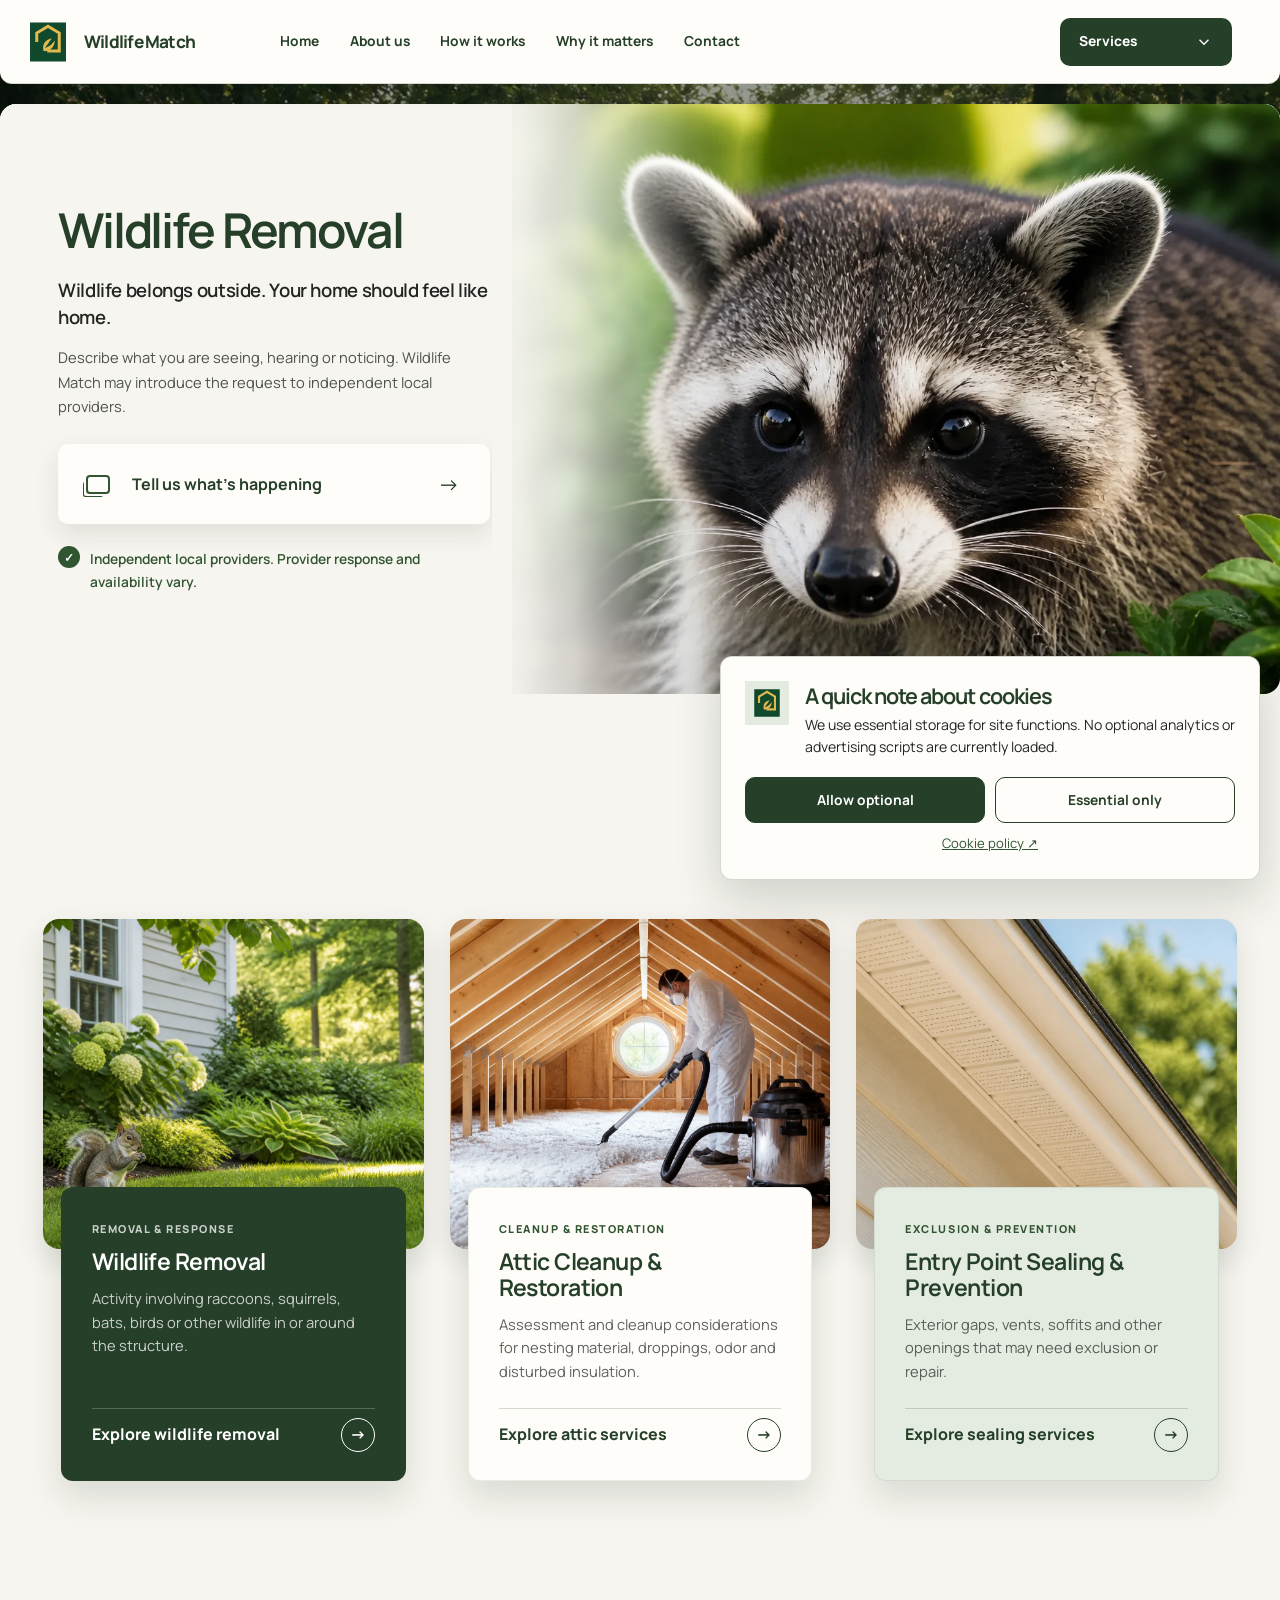
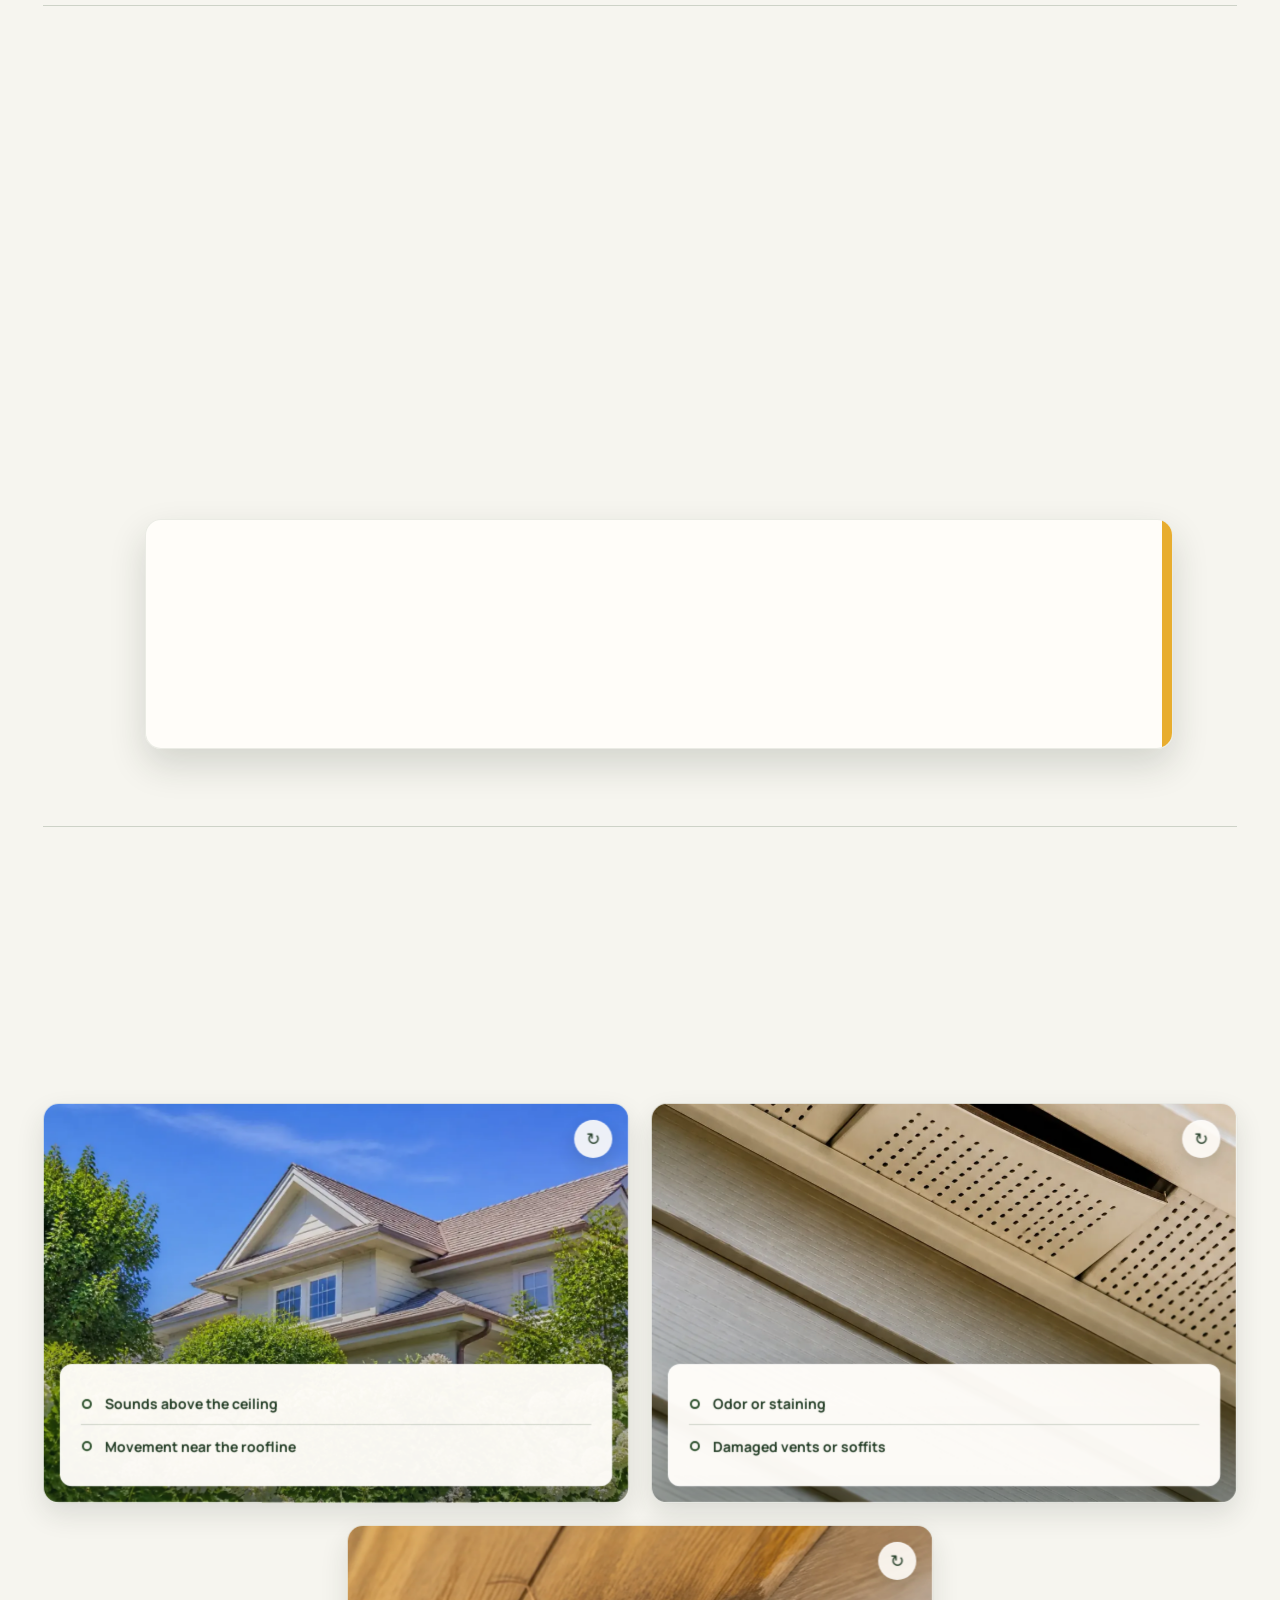
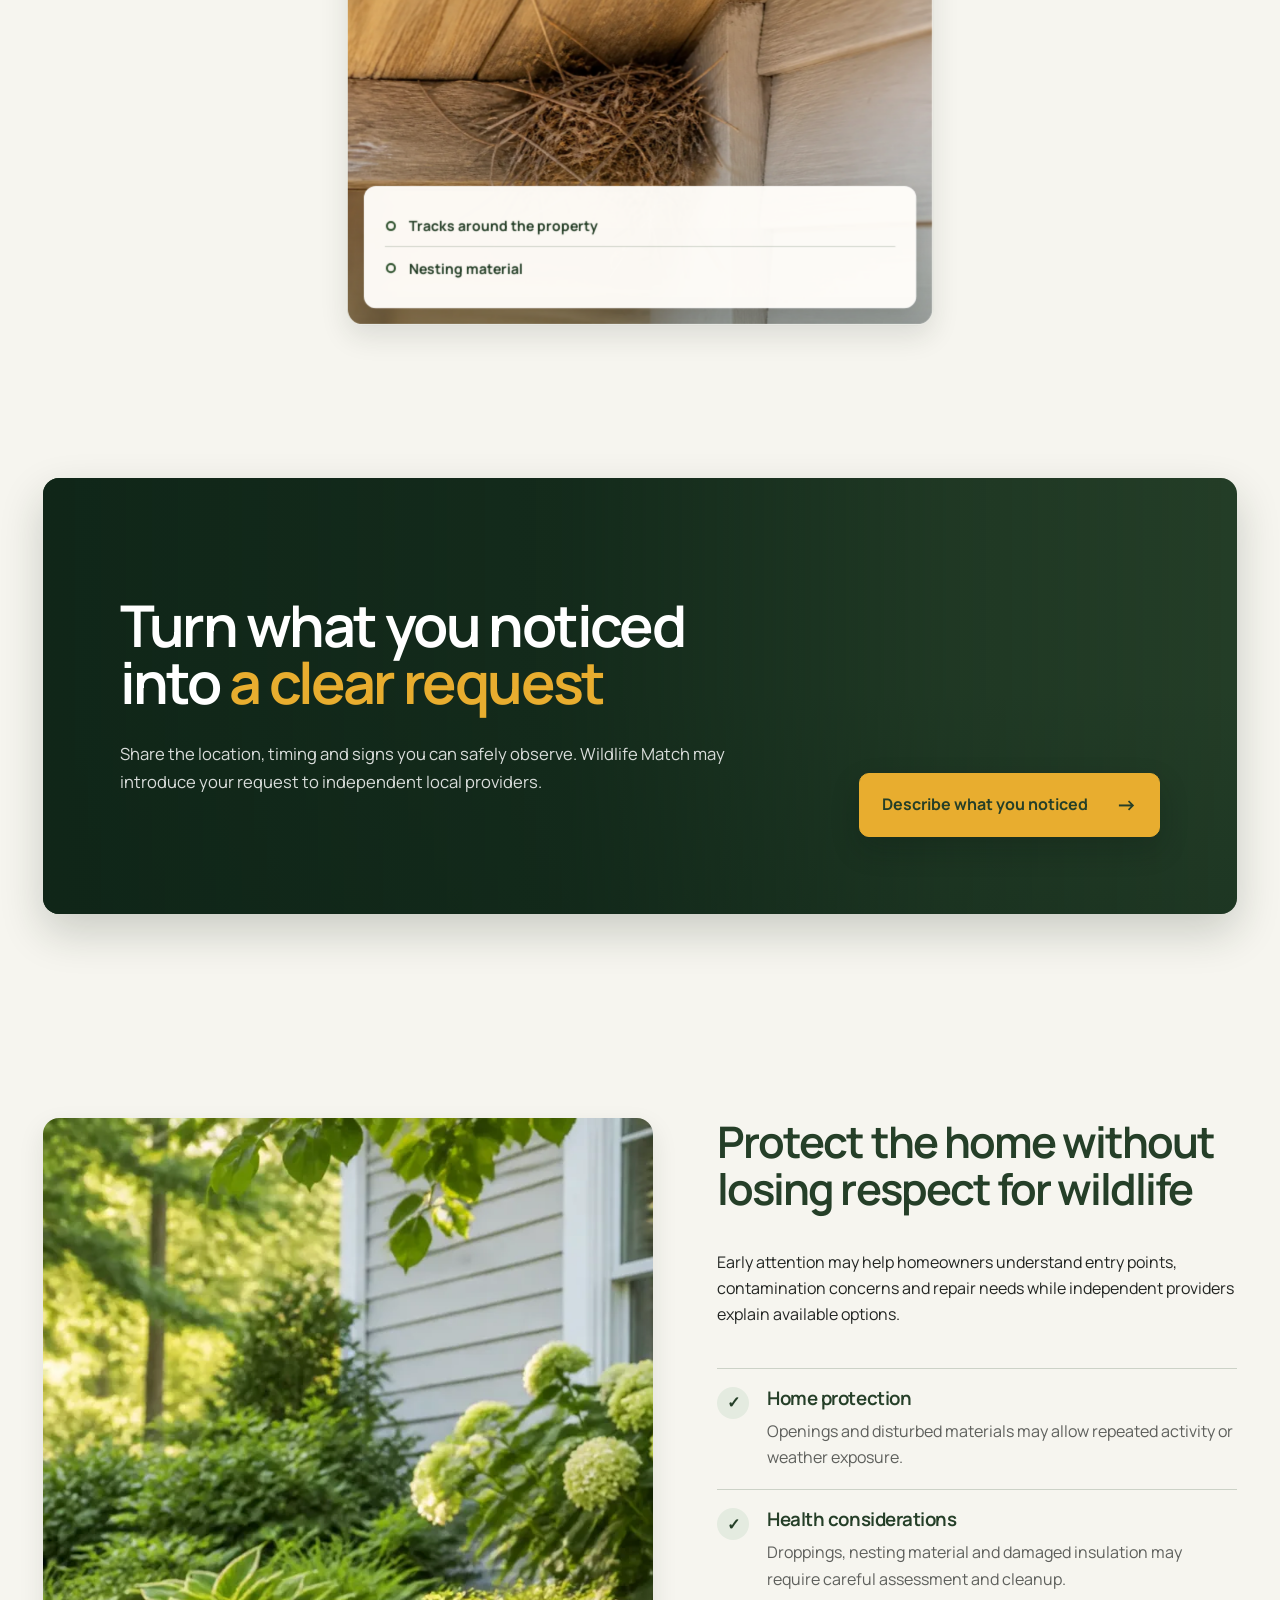
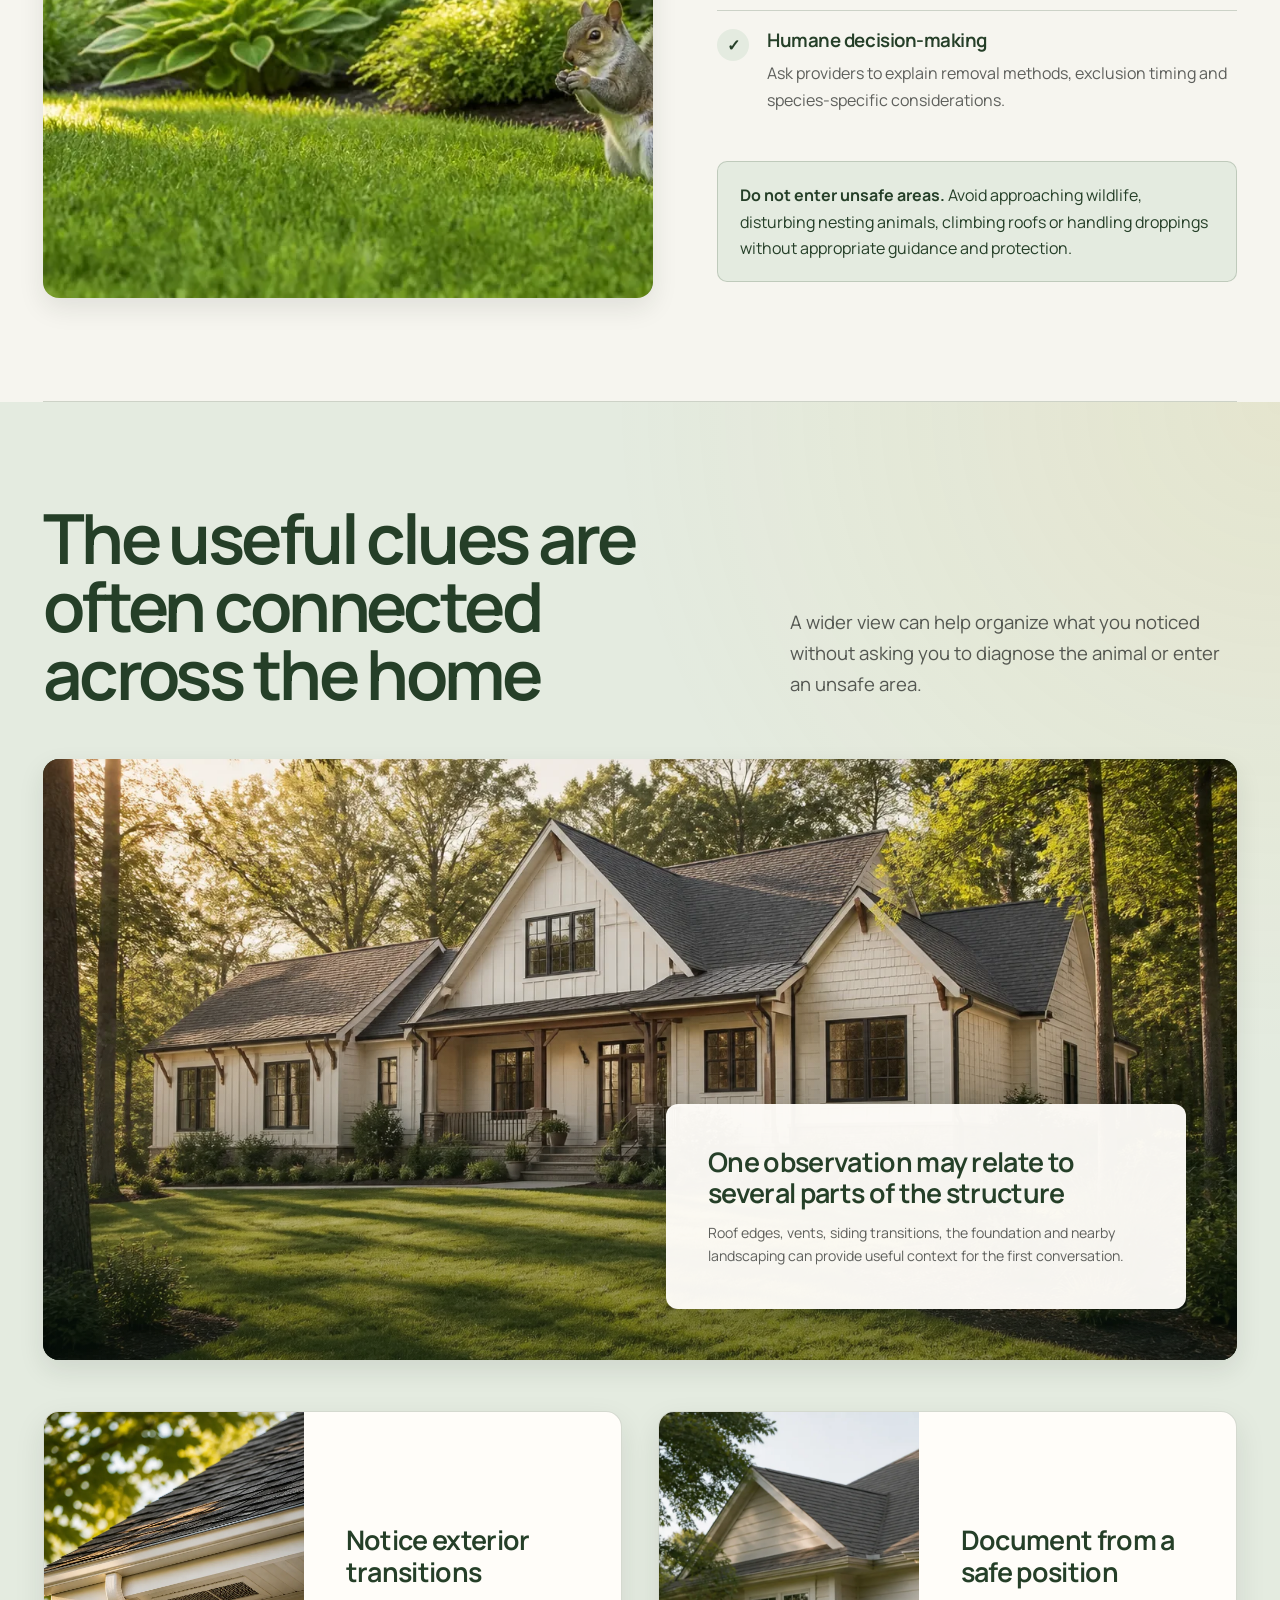
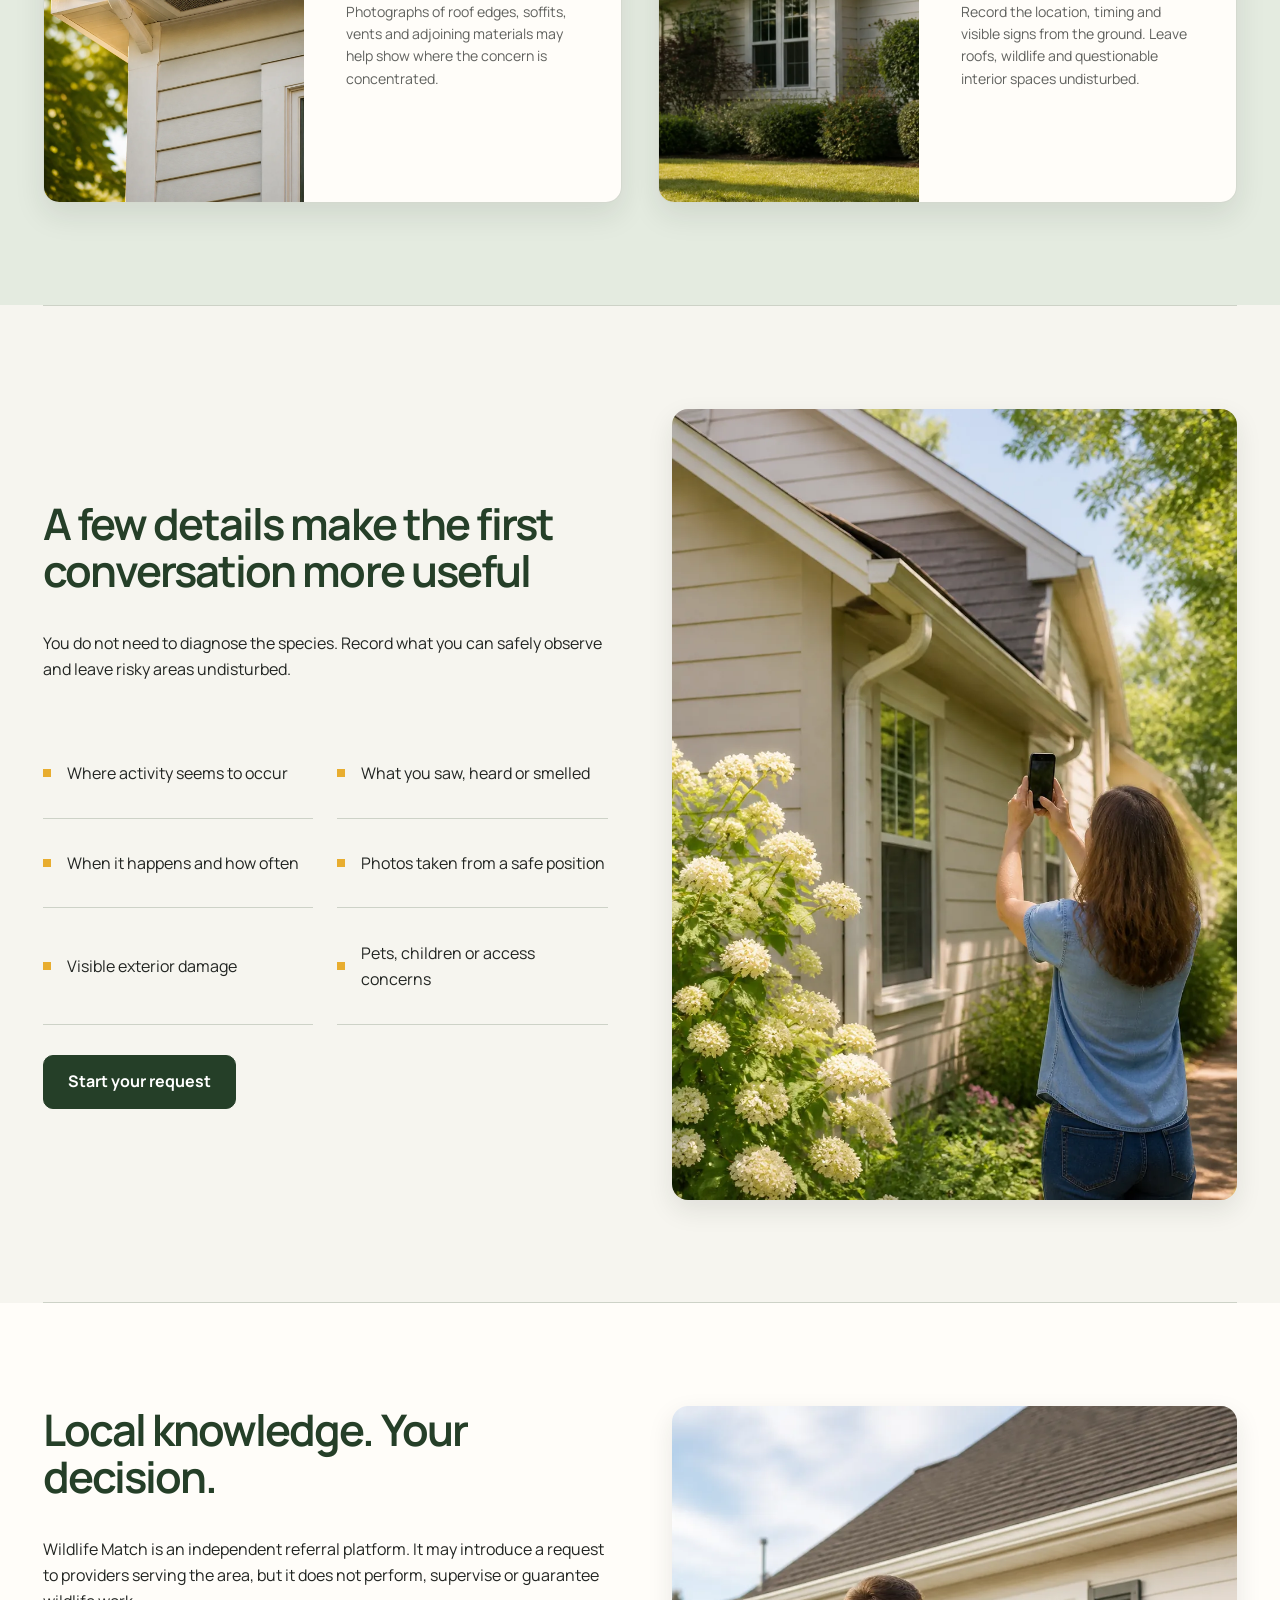
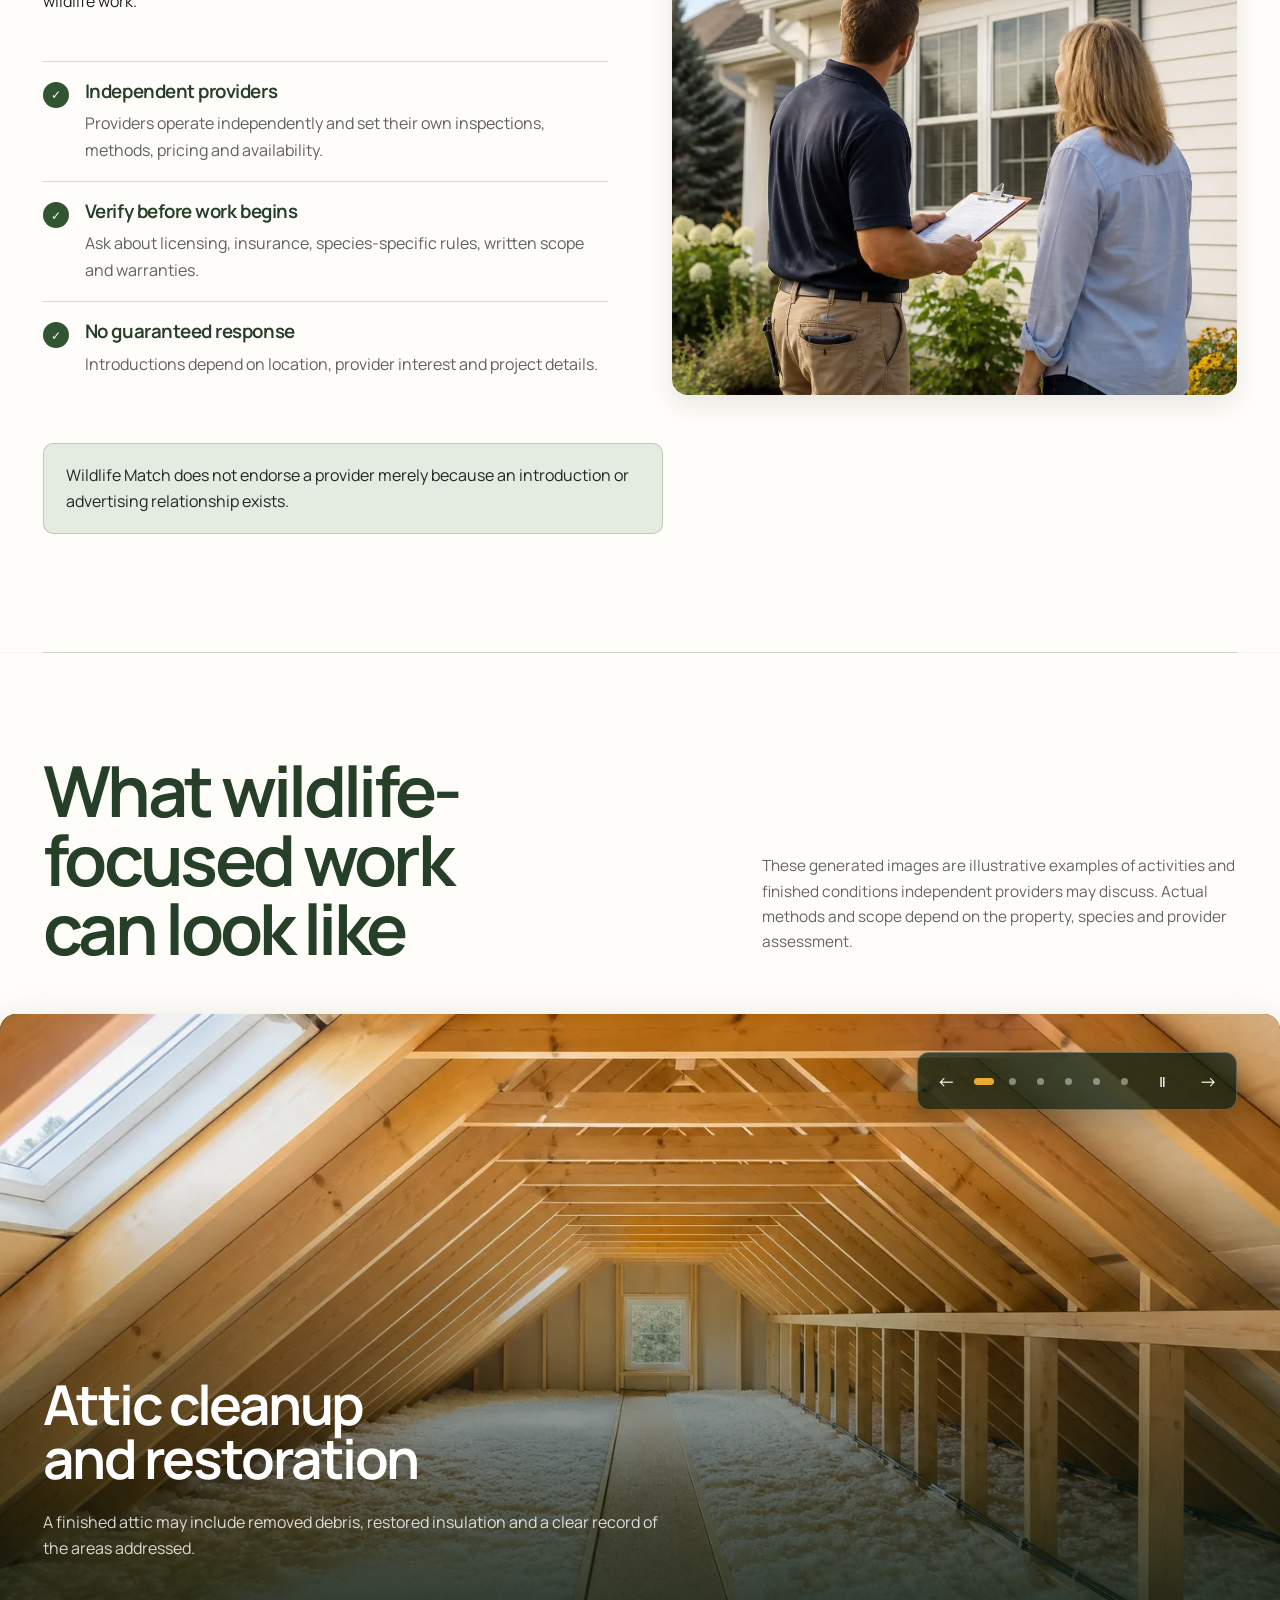
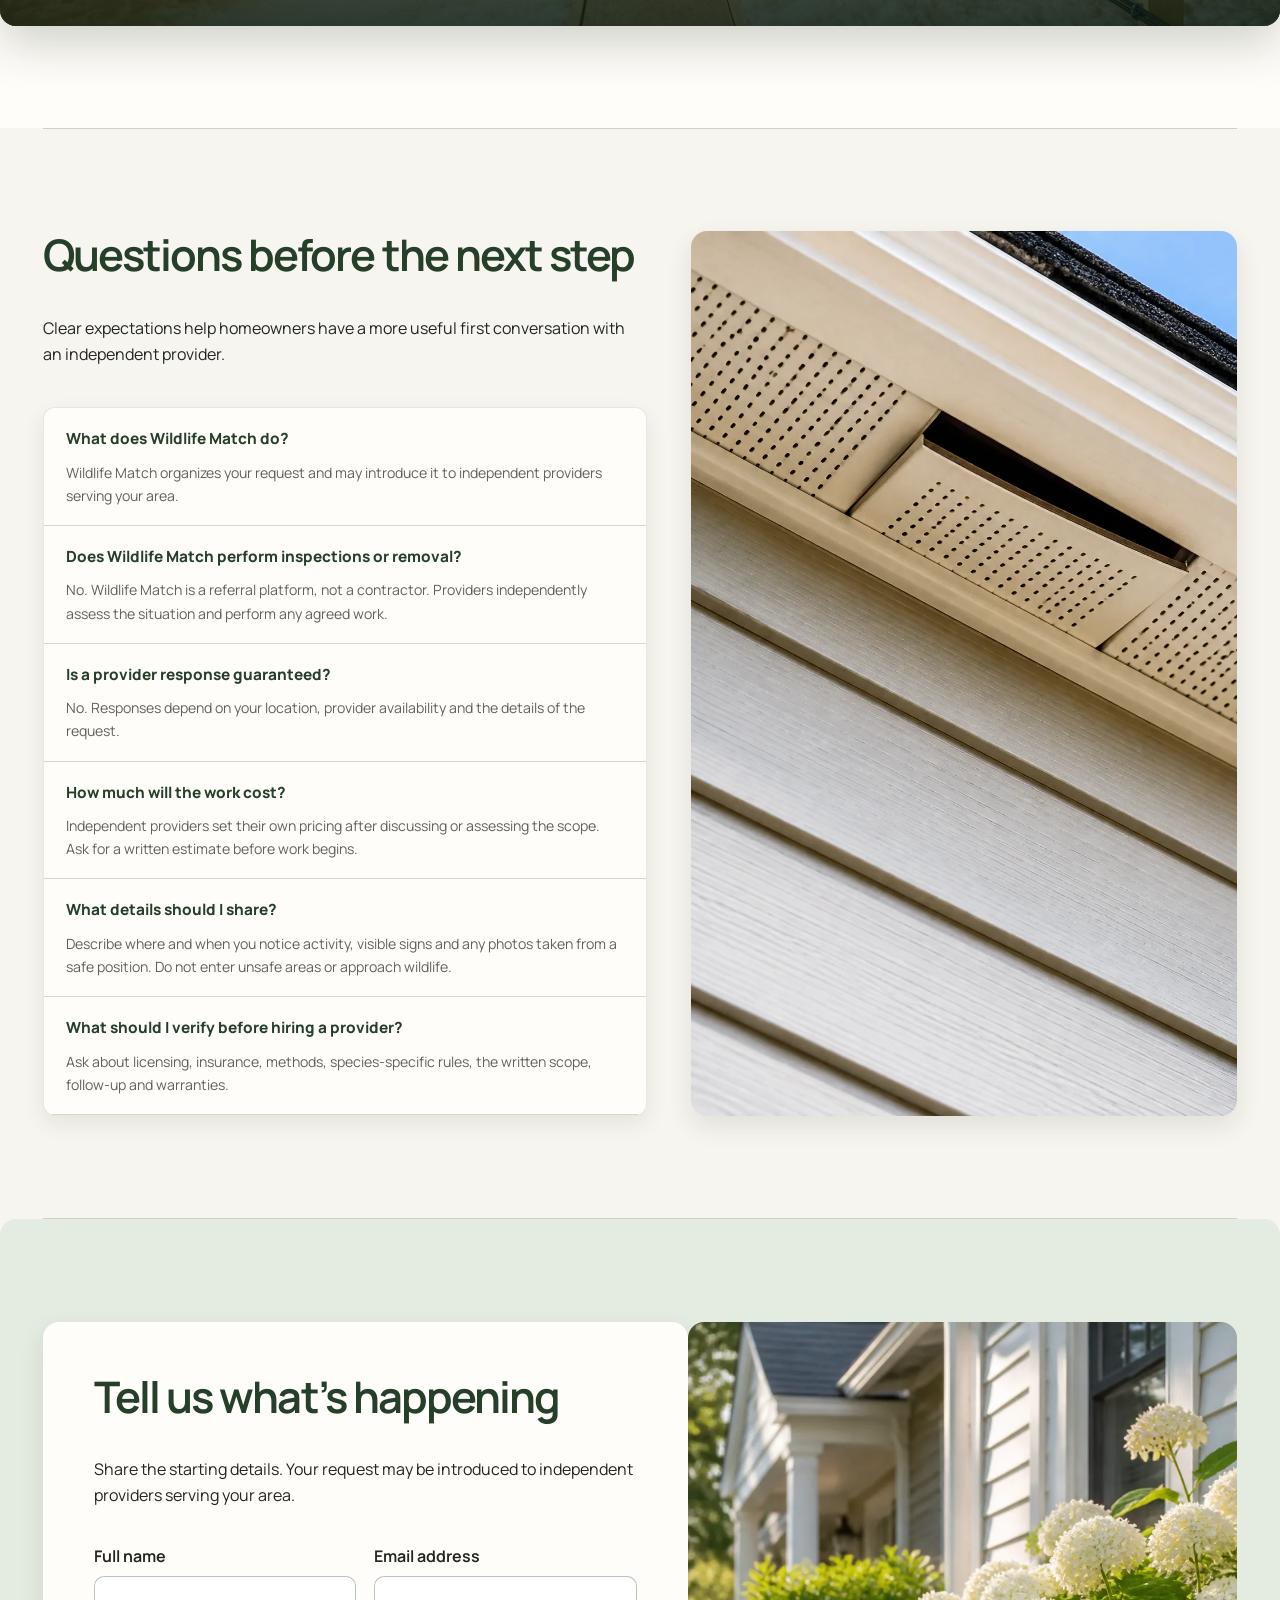
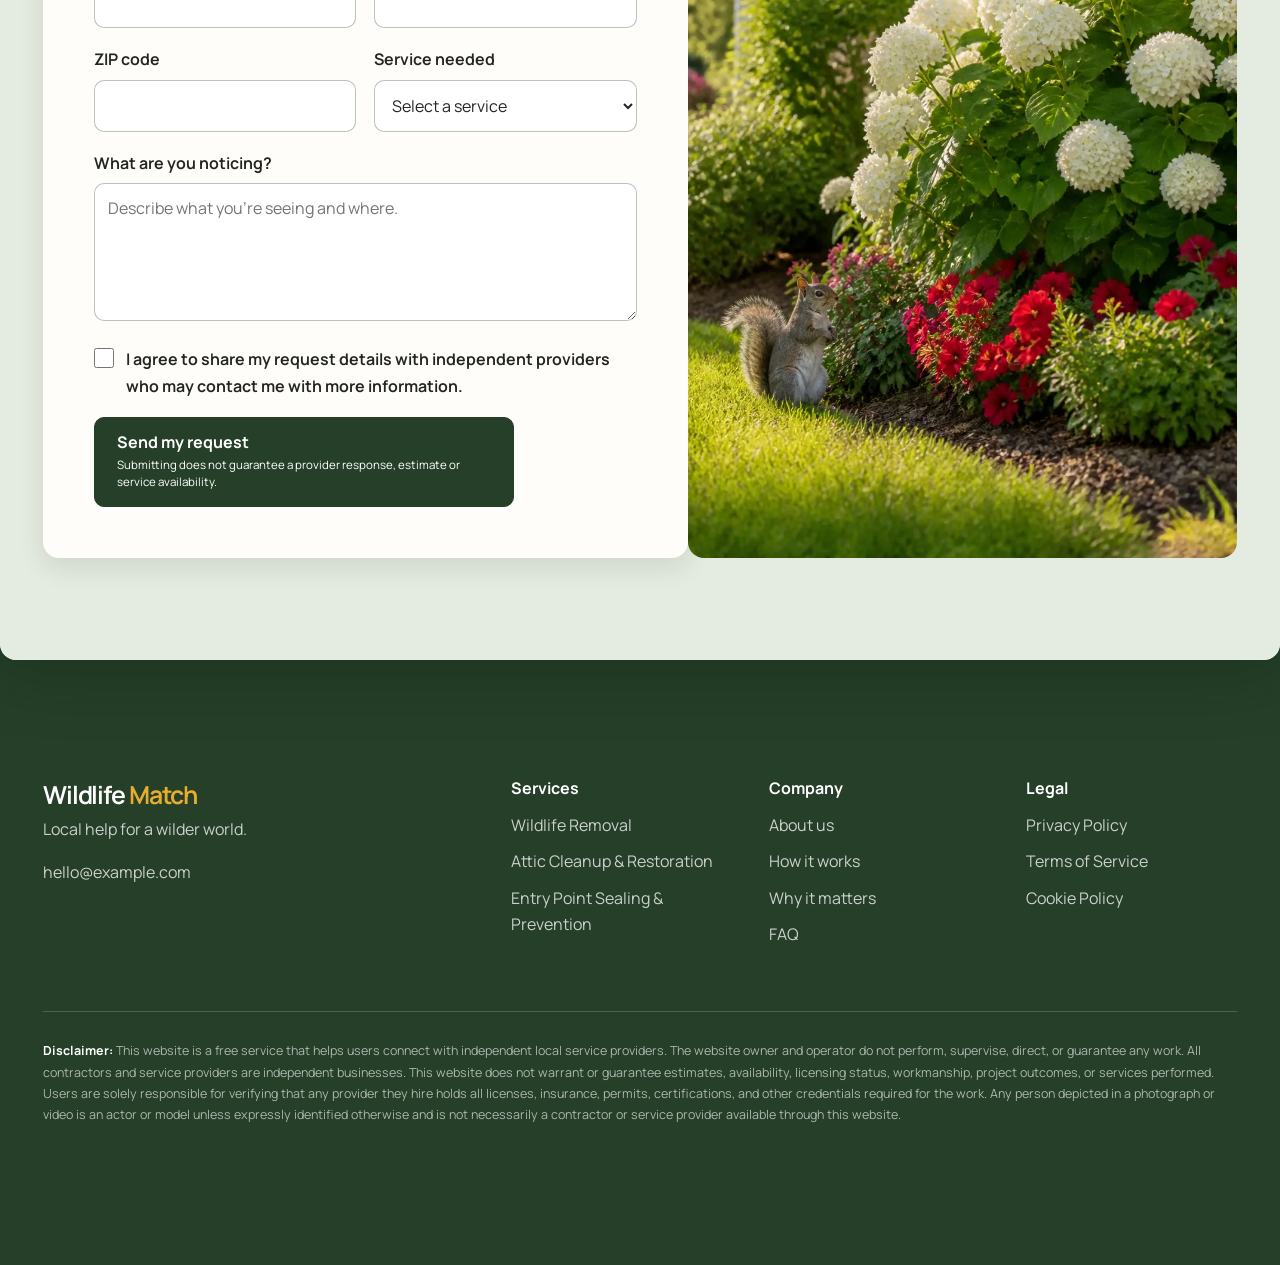
==== commit 2db05d17: "finish" ====
--- a/index.html
+++ b/index.html
@@ -60,13 +60,13 @@
         <p class="hero__reassurance">Independent local providers. Provider response and availability vary.</p>
       </div>
 
-      <img class="hero__photo hero__photo--garden-top" src="img/generated/home-hero-raccoon-closeup-v5.webp" width="1254" height="1254" fetchpriority="high" alt="Raccoon outdoors in a residential garden">
+      <img class="hero__photo hero__photo--garden-top" src="img/photos/home-hero-raccoon-closeup-v5.webp" width="1254" height="1254" fetchpriority="high" alt="Raccoon outdoors in a residential garden">
       <img class="hero__photo hero__photo--wall" src="img/home/hero-wall.webp" width="1024" height="1536" fetchpriority="high" alt="" aria-hidden="true">
       <img class="hero__photo hero__photo--roof" src="img/home/hero-roof.webp" width="1536" height="1024" fetchpriority="high" alt="Bird resting outside on a residential roof">
       <img class="hero__photo hero__photo--interior-top" src="img/home/hero-interior.webp" width="1536" height="1024" fetchpriority="high" alt="Warm sunlit living room">
 
-      <img class="hero__photo hero__photo--garden-bottom" src="img/generated/home-hero-garden-bottom-v2.webp" width="1536" height="1024" alt="" aria-hidden="true">
-      <img class="hero__photo hero__photo--interior-bottom" src="img/generated/home-hero-interior-bottom-v2.webp" width="1536" height="1024" alt="" aria-hidden="true">
+      <img class="hero__photo hero__photo--garden-bottom" src="img/photos/home-hero-garden-bottom-v2.webp" width="1536" height="1024" alt="" aria-hidden="true">
+      <img class="hero__photo hero__photo--interior-bottom" src="img/photos/home-hero-interior-bottom-v2.webp" width="1536" height="1024" alt="" aria-hidden="true">
       <a class="projecting-tab hero__floating-request" href="#request">
         <svg viewBox="0 0 48 48" aria-hidden="true"><rect x="8" y="11" width="32" height="29" rx="1"></rect><path d="M15 7v8M33 7v8M8 19h32M16 26h3M24 26h3M32 26h1M16 33h3M24 33h3"></path></svg>
         <span>Start your request</span>
@@ -90,7 +90,7 @@
         <article><h3>Your request is organized</h3><p>The details are structured so relevant independent providers can understand the starting point.</p></article>
         <article><h3>Providers may respond</h3><p>Interested providers may contact you to discuss inspection, options and next steps. Response is not guaranteed.</p></article>
       </div>
-      <img class="process__inspection" src="img/generated/process-inspection-wide-v2.webp" width="1536" height="1024" alt="Provider examining a roof edge from outside">
+      <img class="process__inspection" src="img/photos/process-inspection-wide-v2.webp" width="1536" height="1024" alt="Provider examining a roof edge from outside">
     </section>
 
     <div class="section-divider" aria-hidden="true"></div>
@@ -131,7 +131,7 @@
       </header>
 
       <figure class="visual-story__panorama">
-        <img src="img/generated/home-visual-system-exterior-v1.webp" width="1536" height="1024" loading="lazy" alt="Warm residential exterior showing the roofline, siding, foundation and landscaped yard together">
+        <img src="img/photos/home-visual-system-exterior-v1.webp" width="1536" height="1024" loading="lazy" alt="Warm residential exterior showing the roofline, siding, foundation and landscaped yard together">
         <figcaption>
           <h3>One observation may relate to several parts of the structure</h3>
           <p>Roof edges, vents, siding transitions, the foundation and nearby landscaping can provide useful context for the first conversation.</p>
@@ -140,11 +140,11 @@
 
       <div class="visual-story__cards">
         <figure>
-          <img src="img/generated/home-visual-roof-detail-v1.webp" width="1024" height="1536" loading="lazy" alt="Roof, soffit, gutter and screened exterior vent on a residential home">
+          <img src="img/photos/home-visual-roof-detail-v1.webp" width="1024" height="1536" loading="lazy" alt="Roof, soffit, gutter and screened exterior vent on a residential home">
           <figcaption><h3>Notice exterior transitions</h3><p>Photographs of roof edges, soffits, vents and adjoining materials may help show where the concern is concentrated.</p></figcaption>
         </figure>
         <figure>
-          <img src="img/generated/home-visual-safe-observation-v1.webp" width="1536" height="1024" loading="lazy" alt="Homeowner safely photographing a roofline from the lawn">
+          <img src="img/photos/home-visual-safe-observation-v1.webp" width="1536" height="1024" loading="lazy" alt="Homeowner safely photographing a roofline from the lawn">
           <figcaption><h3>Document from a safe position</h3><p>Record the location, timing and visible signs from the ground. Leave roofs, wildlife and questionable interior spaces undisturbed.</p></figcaption>
         </figure>
       </div>
@@ -180,27 +180,27 @@
       <div class="work-gallery__stage">
         <div class="work-gallery__slides" aria-live="off">
           <figure class="work-gallery__slide is-active" data-work-slide aria-hidden="false">
-            <img src="img/generated/work-gallery-attic-restoration-v1.webp" width="1536" height="1024" loading="lazy" alt="Illustrative example of a clean restored attic with fresh insulation and a protected access path">
+            <img src="img/photos/work-gallery-attic-restoration-v1.webp" width="1536" height="1024" loading="lazy" alt="Illustrative example of a clean restored attic with fresh insulation and a protected access path">
             <figcaption><h3>Attic cleanup and restoration</h3><p>A finished attic may include removed debris, restored insulation and a clear record of the areas addressed.</p></figcaption>
           </figure>
           <figure class="work-gallery__slide" data-work-slide aria-hidden="true">
-            <img src="img/generated/work-gallery-soffit-exclusion-v1.webp" width="1536" height="1024" loading="lazy" alt="Illustrative example of a finished soffit and screened vent exclusion detail">
+            <img src="img/photos/work-gallery-soffit-exclusion-v1.webp" width="1536" height="1024" loading="lazy" alt="Illustrative example of a finished soffit and screened vent exclusion detail">
             <figcaption><h3>Finished soffit exclusion</h3><p>Exterior repairs should fit the surrounding materials while preserving required ventilation and weather protection.</p></figcaption>
           </figure>
           <figure class="work-gallery__slide" data-work-slide aria-hidden="true">
-            <img src="img/generated/work-gallery-foundation-vent-v1.webp" width="1536" height="1024" loading="lazy" alt="Illustrative example of a secured residential foundation vent">
+            <img src="img/photos/work-gallery-foundation-vent-v1.webp" width="1536" height="1024" loading="lazy" alt="Illustrative example of a secured residential foundation vent">
             <figcaption><h3>Secured foundation ventilation</h3><p>A finished barrier can limit wildlife access while keeping the opening neat and compatible with the building.</p></figcaption>
           </figure>
           <figure class="work-gallery__slide" data-work-slide aria-hidden="true">
-            <img src="img/generated/work-gallery-humane-raccoon-release-v1.webp" width="1536" height="1024" loading="lazy" alt="Illustrative example of a wildlife specialist allowing a healthy raccoon to leave a humane carrier outdoors">
+            <img src="img/photos/work-gallery-humane-raccoon-release-v1.webp" width="1536" height="1024" loading="lazy" alt="Illustrative example of a wildlife specialist allowing a healthy raccoon to leave a humane carrier outdoors">
             <figcaption><h3>Humane handling and release</h3><p>Species, local rules and site conditions can affect how a qualified provider approaches removal and release.</p></figcaption>
           </figure>
           <figure class="work-gallery__slide" data-work-slide aria-hidden="true">
-            <img src="img/generated/work-gallery-squirrel-inspection-v1.webp" width="1536" height="1024" loading="lazy" alt="Illustrative example of a wildlife specialist observing a squirrel near a residential roofline from the ground">
+            <img src="img/photos/work-gallery-squirrel-inspection-v1.webp" width="1536" height="1024" loading="lazy" alt="Illustrative example of a wildlife specialist observing a squirrel near a residential roofline from the ground">
             <figcaption><h3>Species-aware exterior assessment</h3><p>Observation from a safe position can connect visible wildlife activity with possible access areas around the home.</p></figcaption>
           </figure>
           <figure class="work-gallery__slide" data-work-slide aria-hidden="true">
-            <img src="img/generated/work-gallery-bat-exclusion-v1.webp" width="1654" height="951" loading="lazy" alt="Illustrative example of a protected wildlife specialist checking a bat exclusion device at dusk">
+            <img src="img/photos/work-gallery-bat-exclusion-v1.webp" width="1654" height="951" loading="lazy" alt="Illustrative example of a protected wildlife specialist checking a bat exclusion device at dusk">
             <figcaption><h3>Timing-sensitive bat exclusion</h3><p>Bat work may require species-aware timing, safe access and confirmation before an opening is permanently closed.</p></figcaption>
           </figure>
         </div>
--- a/css/visual-redesign.css
+++ b/css/visual-redesign.css
@@ -50,7 +50,7 @@
   background-color: var(--wm-green-dark);
   background-image:
     linear-gradient(rgba(16, 37, 23, 0.28), rgba(16, 37, 23, 0.46)),
-    url("../img/generated/site-container-background-v1.webp");
+    url("../img/photos/site-container-background-v1.webp");
   background-position: center;
   background-size: cover;
   background-repeat: no-repeat;
@@ -3940,7 +3940,7 @@
   position: absolute;
   z-index: -2;
   inset: 0;
-  background: url("../img/generated/signs-cta-parallax-v1.webp") 62% center / cover no-repeat;
+  background: url("../img/photos/signs-cta-parallax-v1.webp") 62% center / cover no-repeat;
   background-attachment: fixed;
   transform: none;
 }
@@ -5654,7 +5654,7 @@
         rgba(8, 27, 15, 0.96) 68%,
         #102f1d 100%
       ),
-      url("../img/generated/home-hero-raccoon-closeup-v5.webp");
+      url("../img/photos/home-hero-raccoon-closeup-v5.webp");
     background-color: #102f1d;
     background-position: center, center top;
     background-size: 100% 100%, 100% auto;
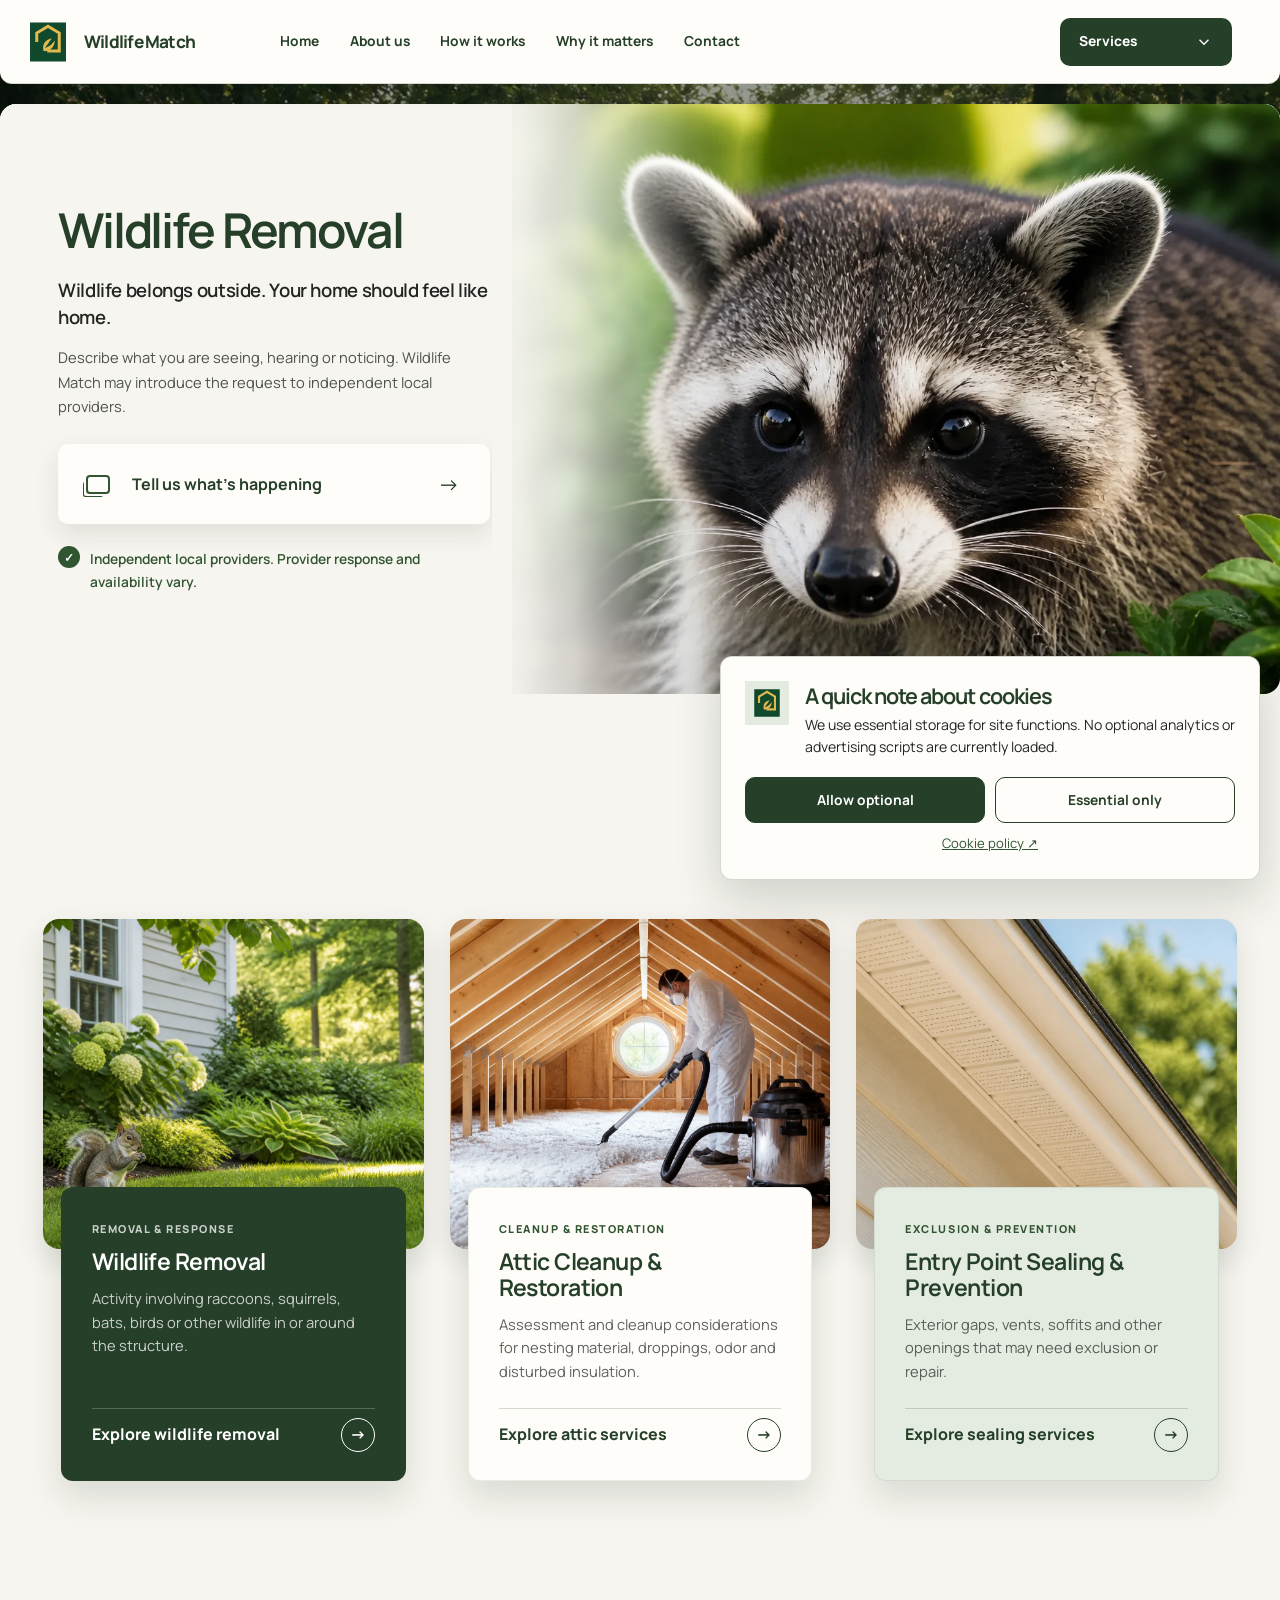
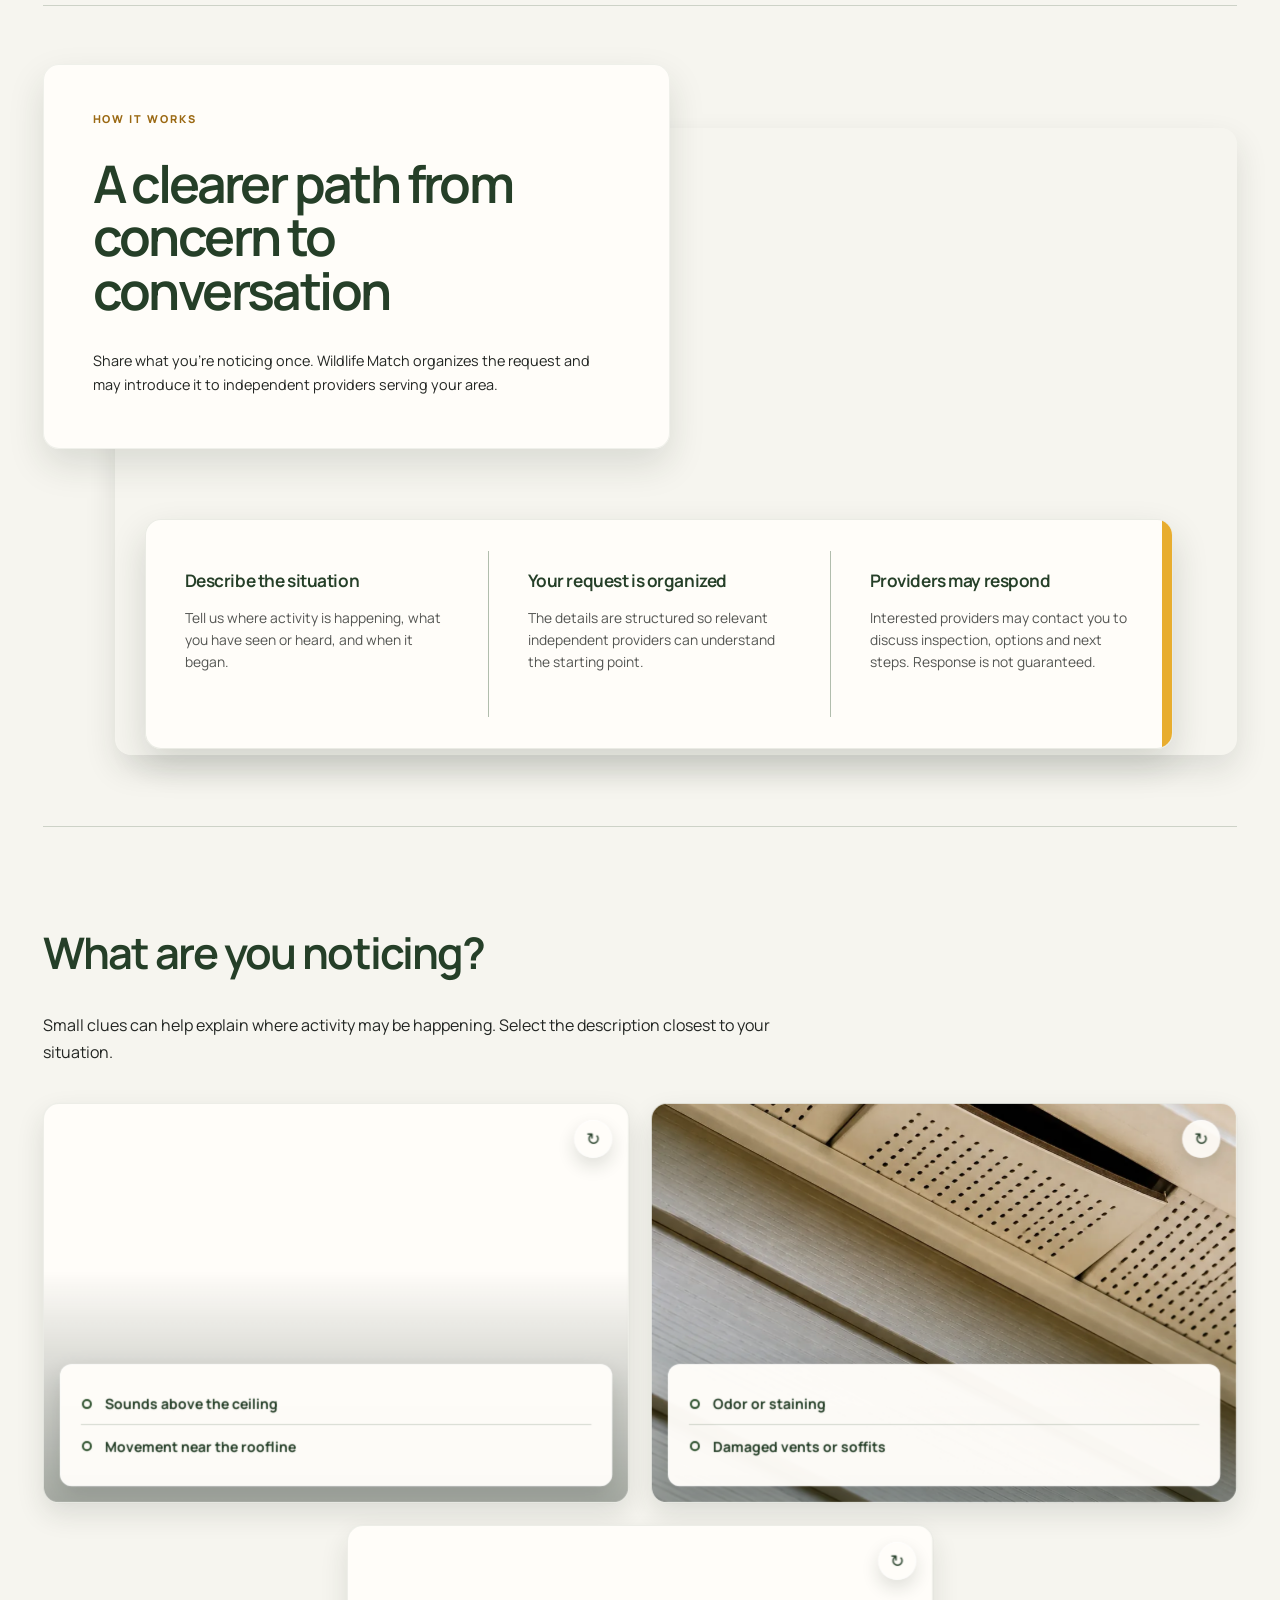
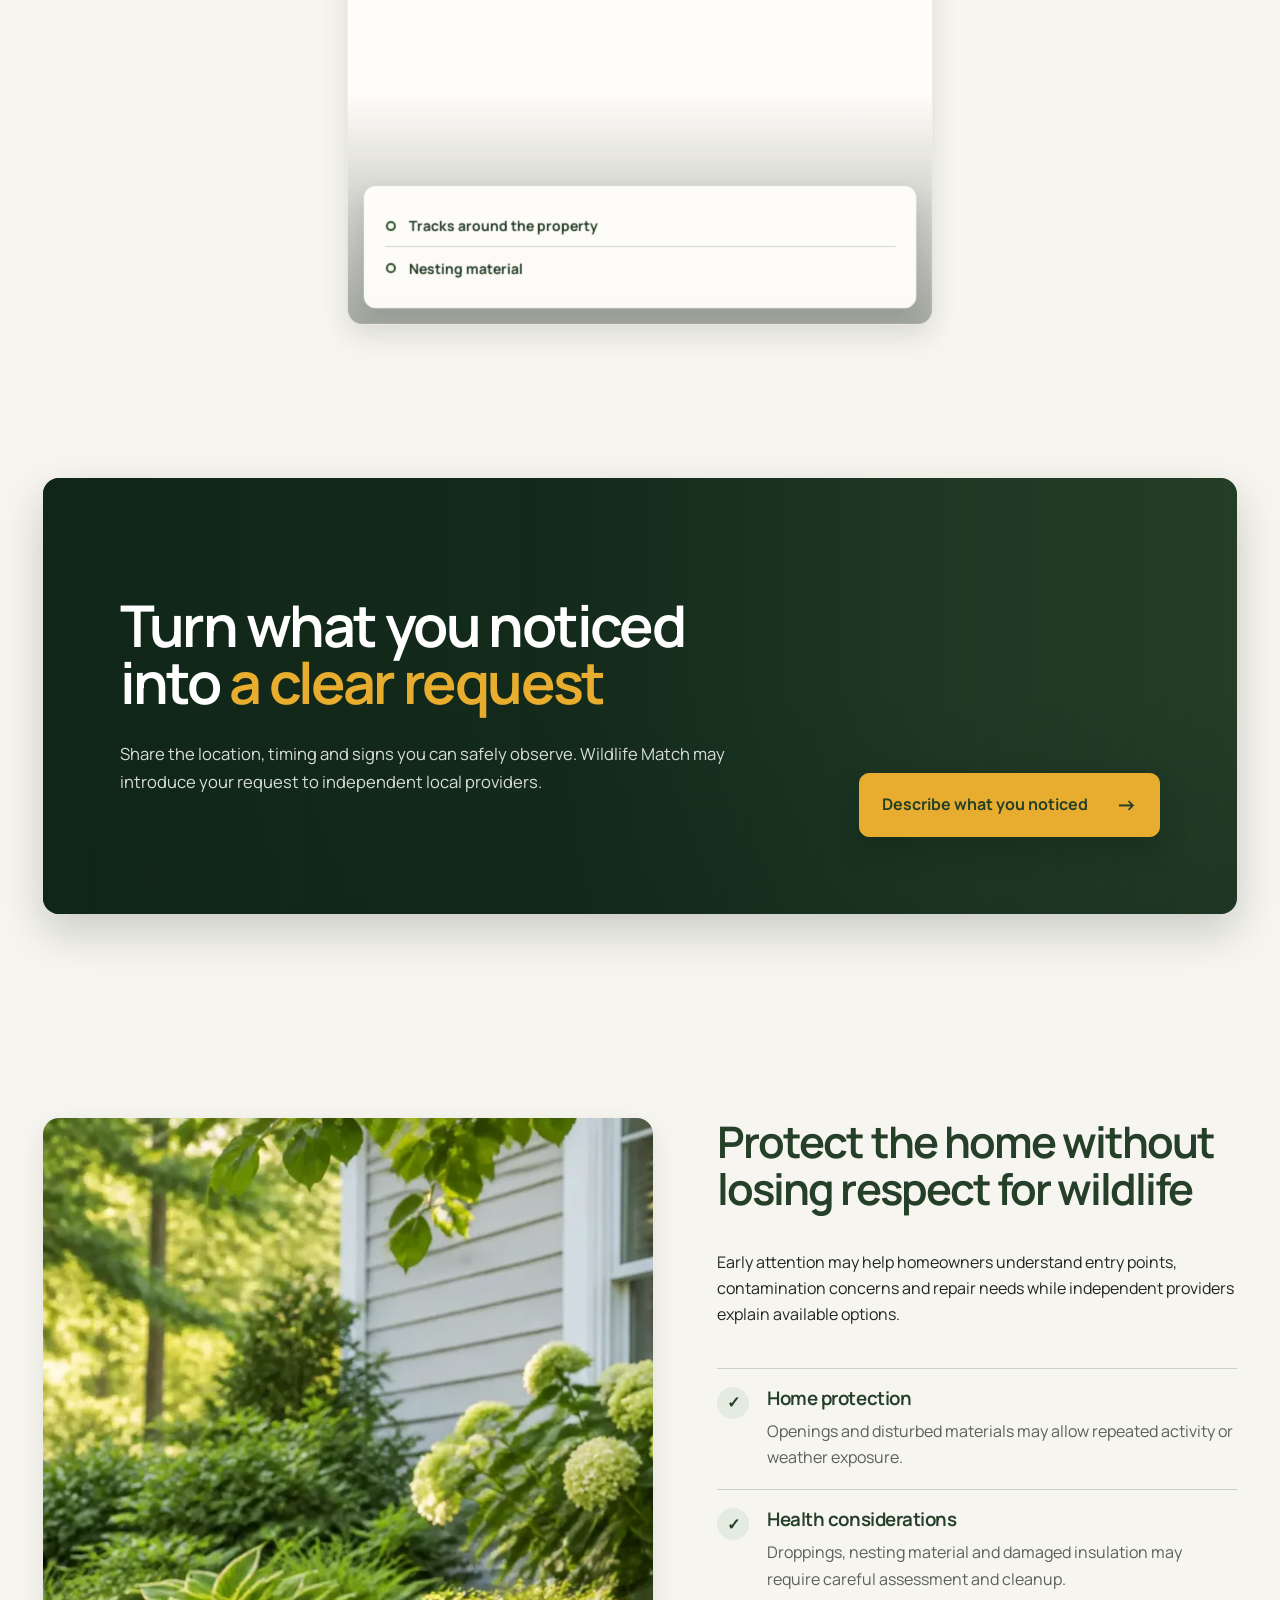
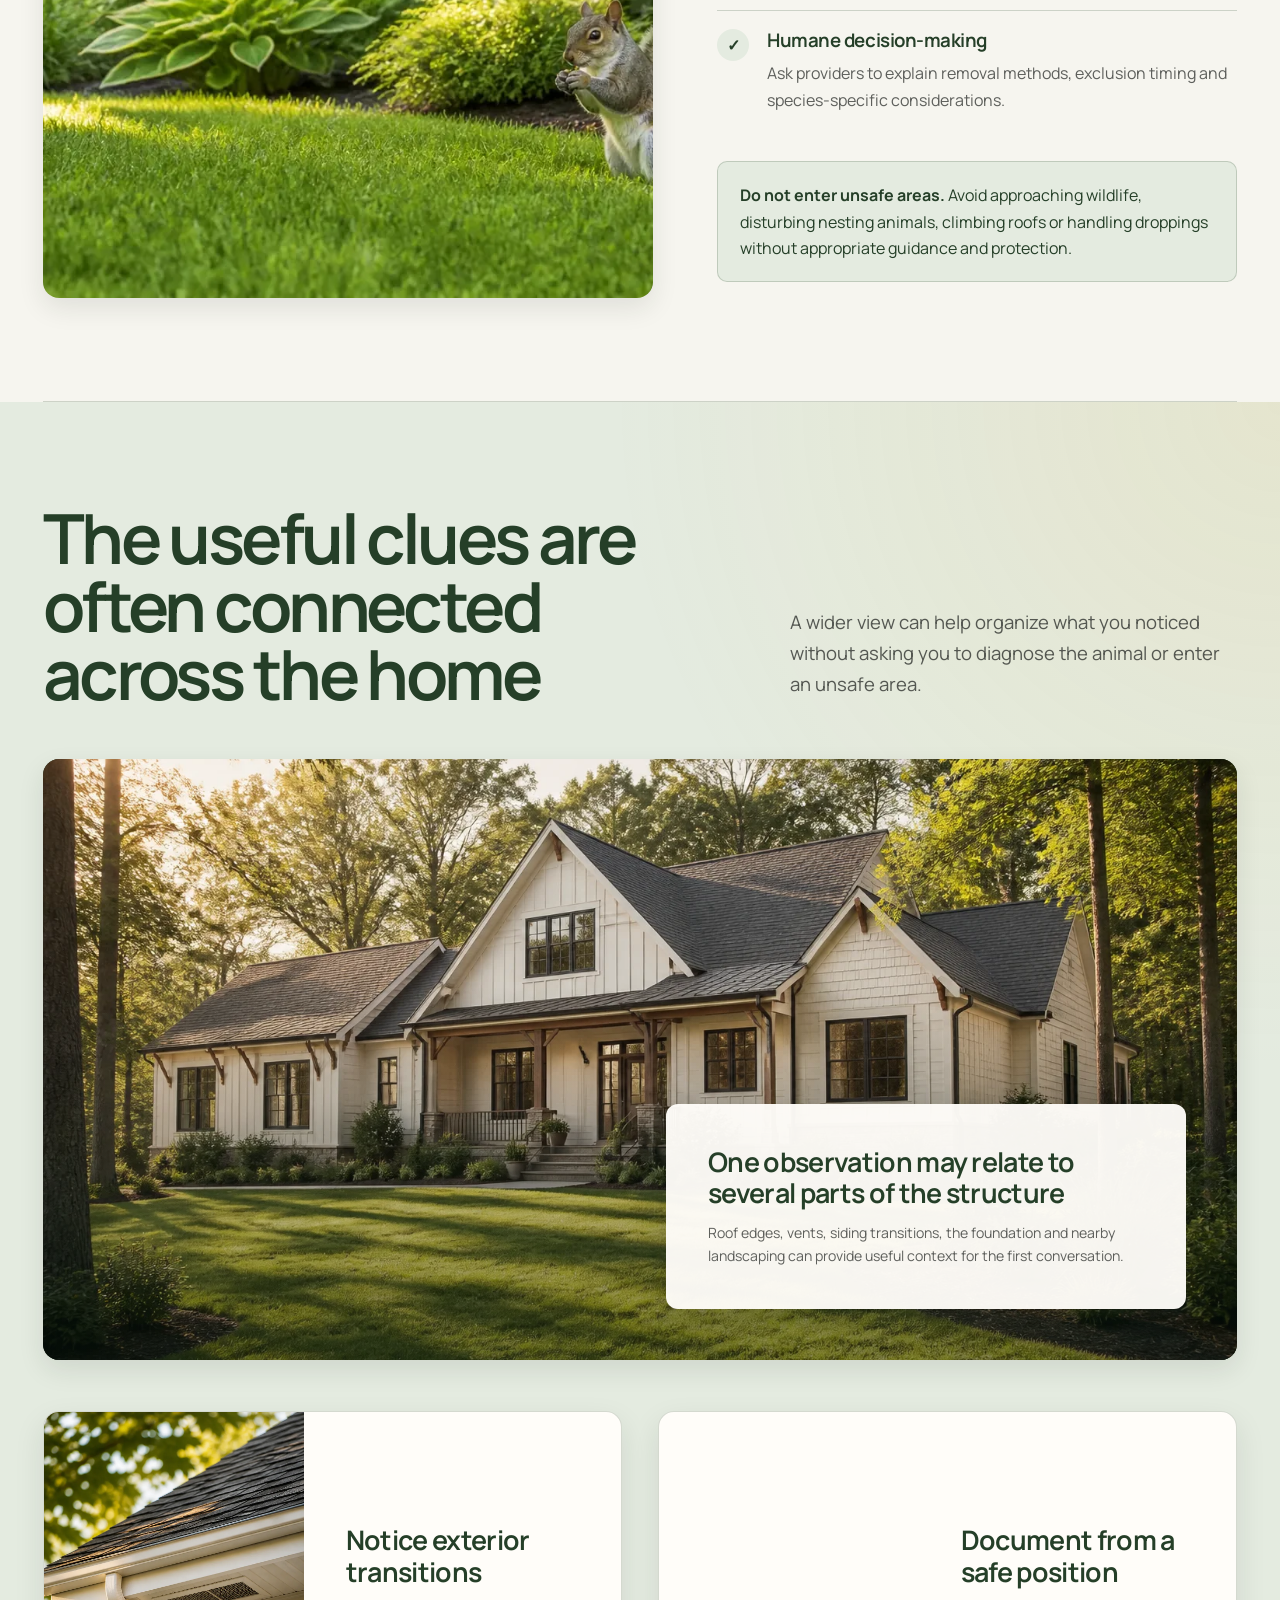
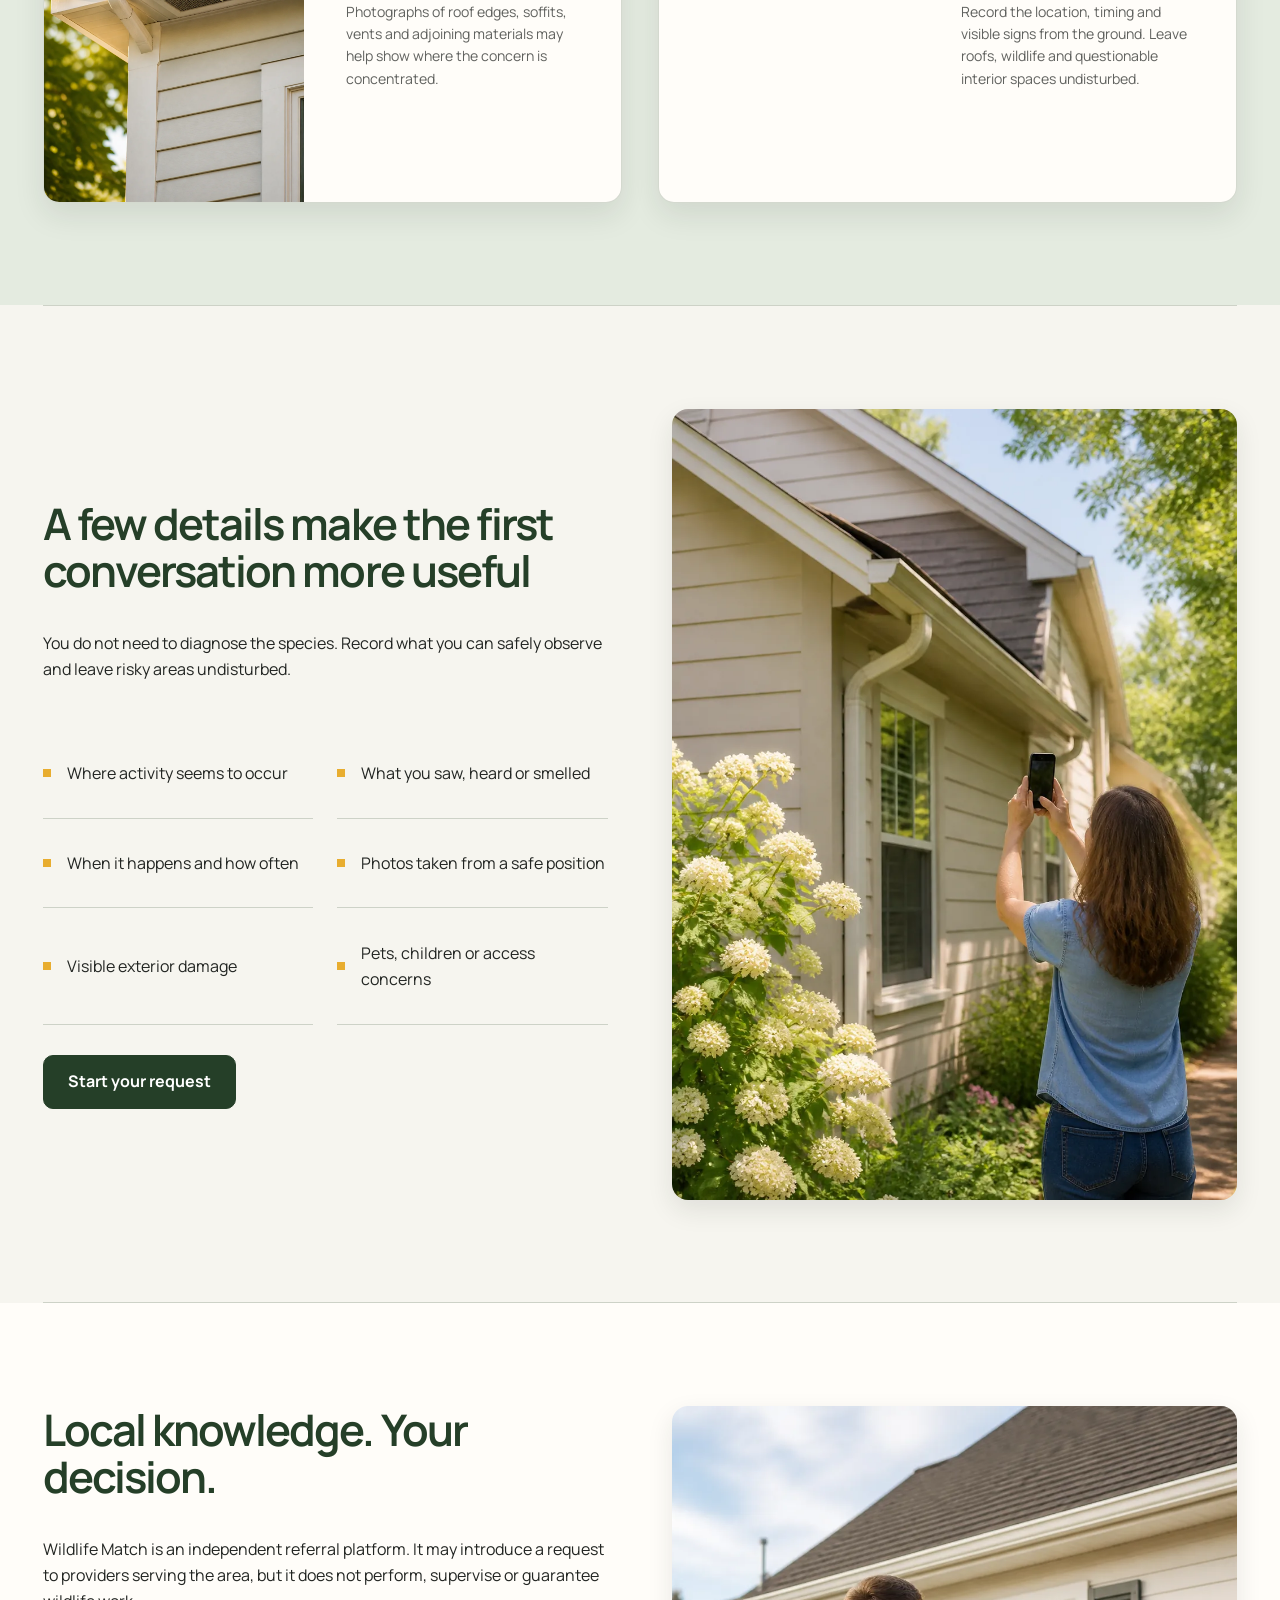
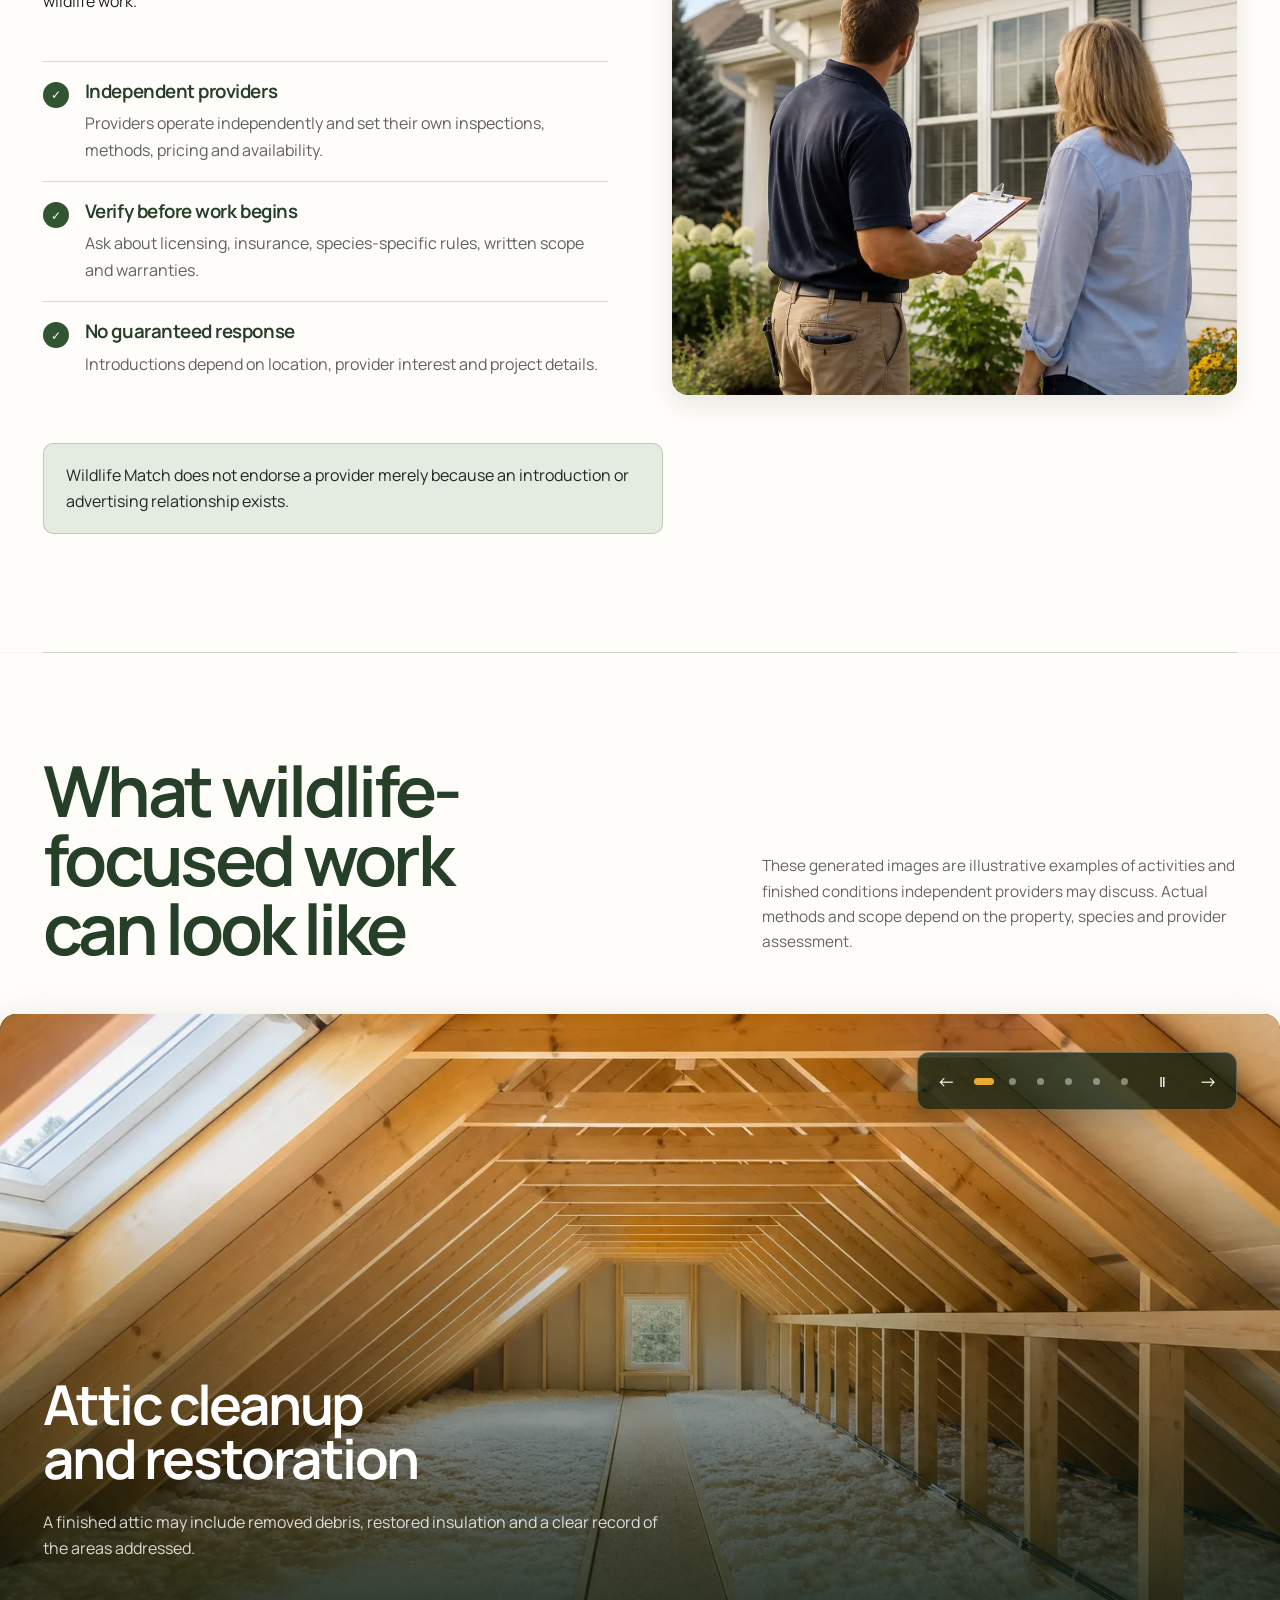
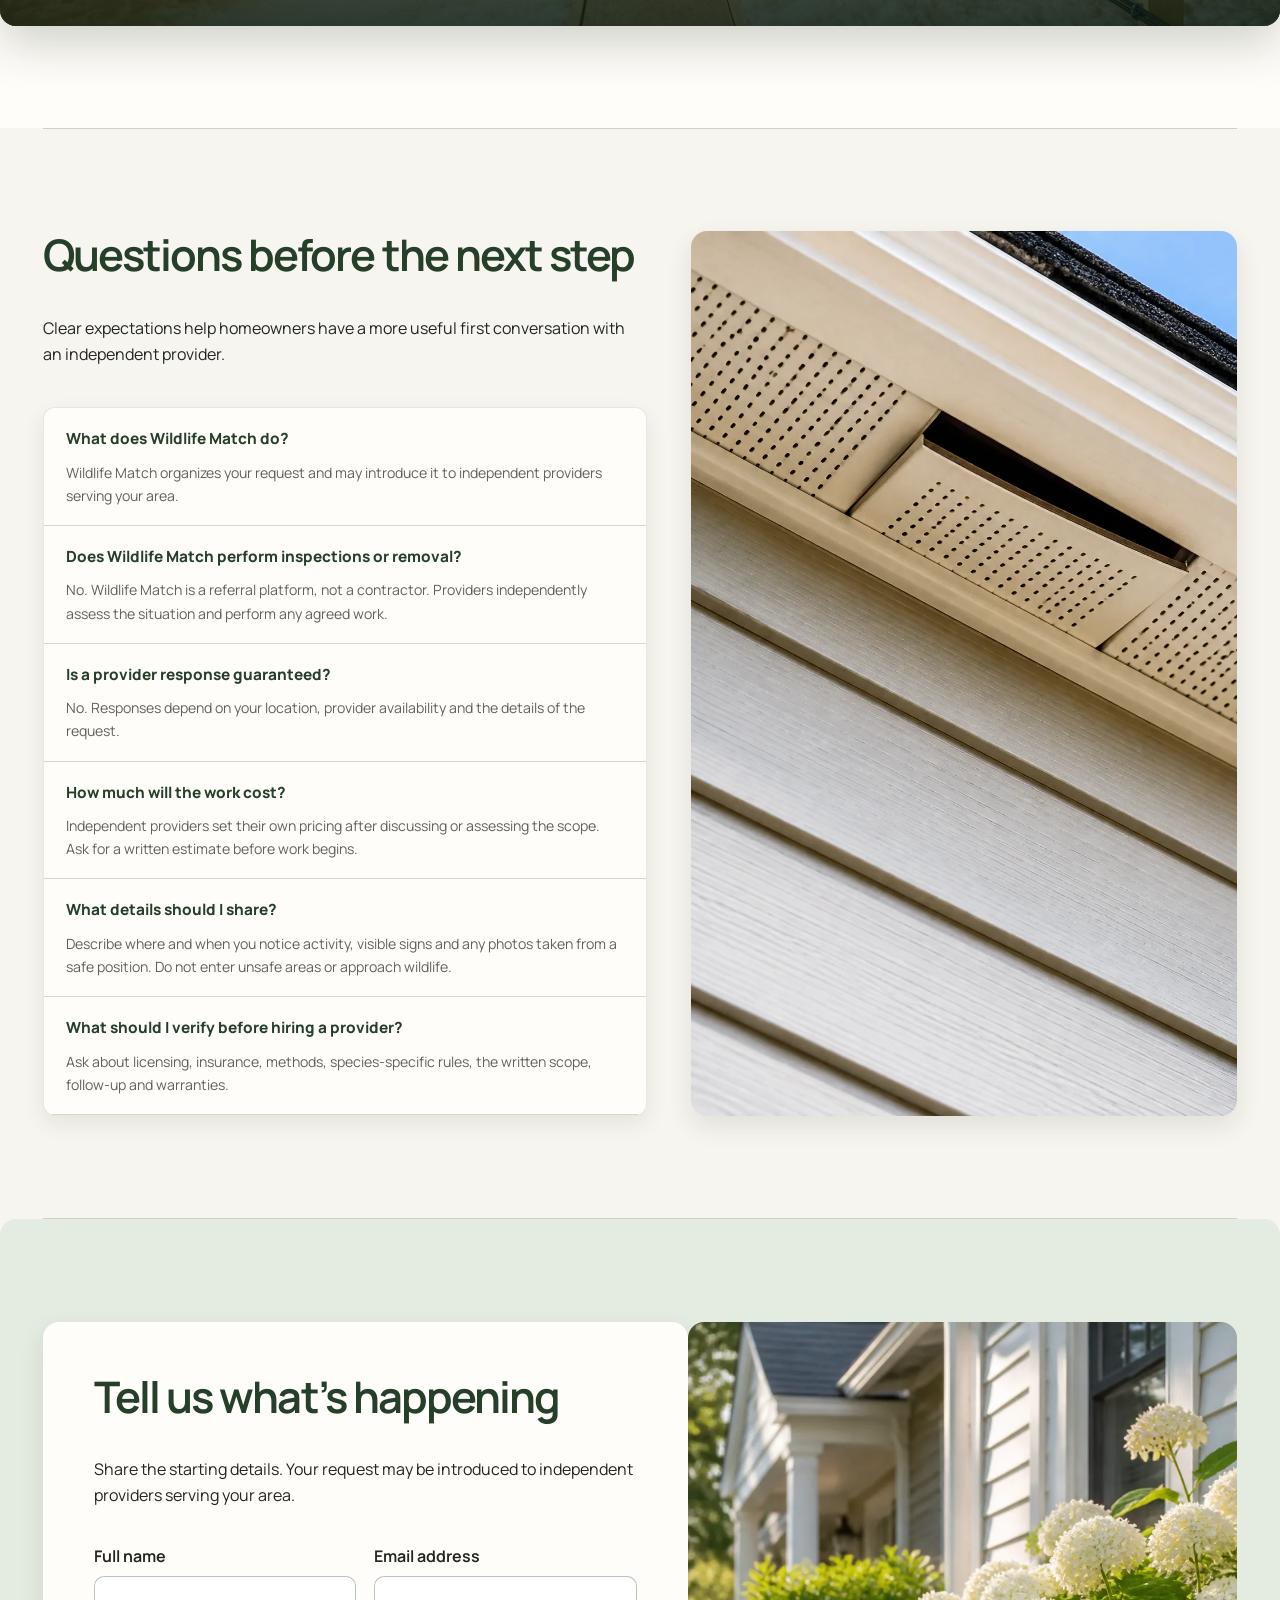
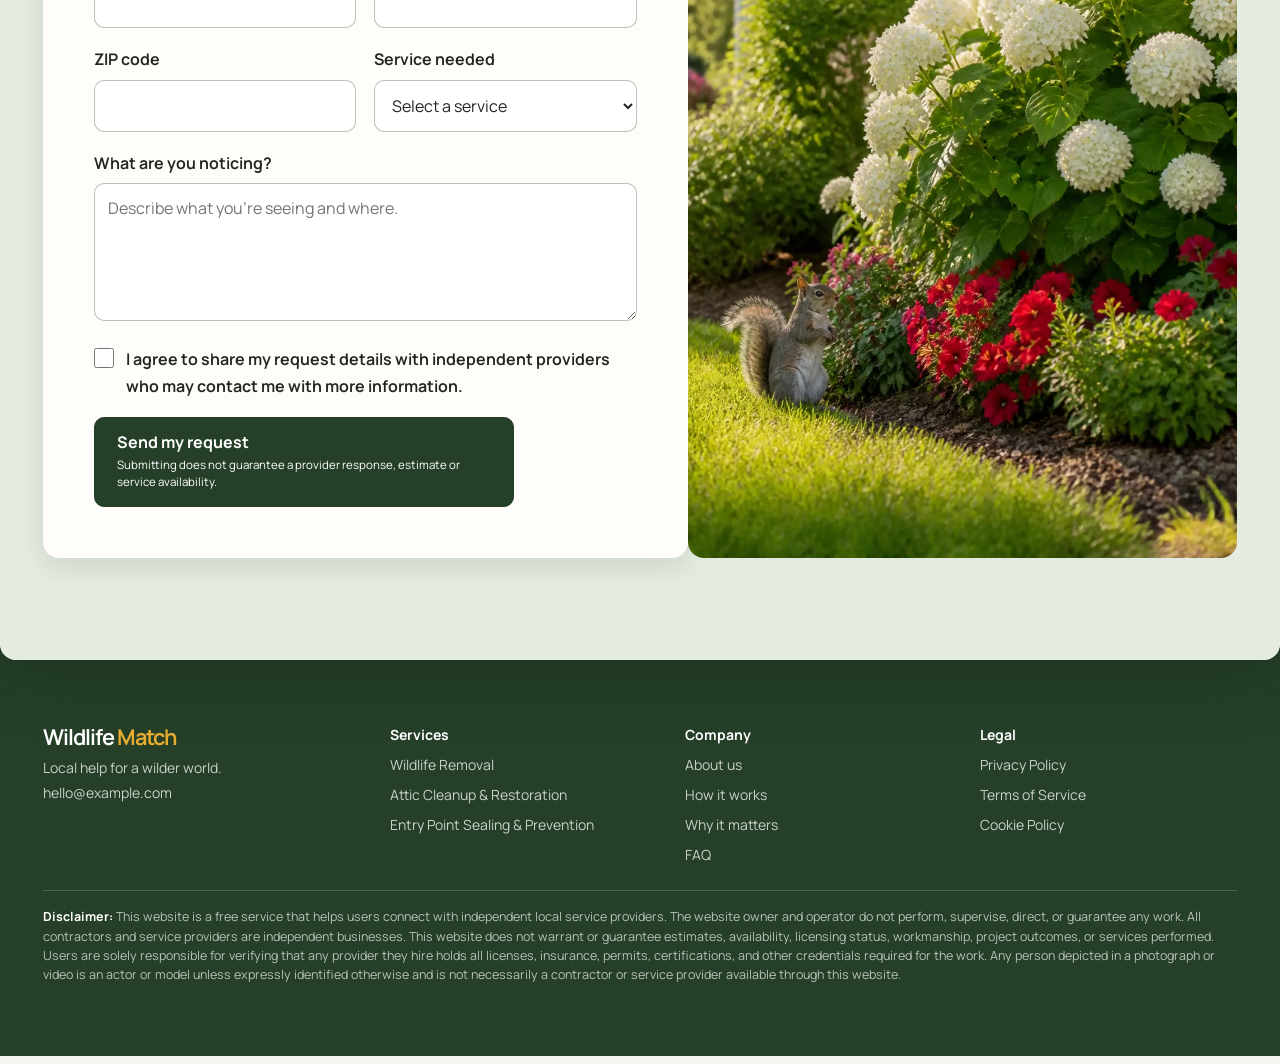
==== commit d639d7bf: "+" ====
--- a/index.html
+++ b/index.html
@@ -8,6 +8,7 @@
   <link rel="icon" href="favicon.svg" type="image/svg+xml">
   <link rel="preconnect" href="https://fonts.googleapis.com">
   <link rel="preconnect" href="https://fonts.gstatic.com" crossorigin>
+  <link rel="stylesheet" href="https://fonts.googleapis.com/css2?family=Manrope:wght@400;500;600;700;800&amp;display=swap">
   <link rel="stylesheet" href="css/visual-redesign.css">
   <script src="config/site-config.js" defer></script>
   <script src="js/main.js" defer></script>
@@ -49,7 +50,7 @@
       <div class="hero__band">
         <p class="hero__brand" aria-hidden="true"><strong>Wildlife</strong> <em>Match</em></p>
         <div class="hero__copy">
-          
+
           <h1 id="hero-title">Wildlife Removal</h1>
           <p class="hero__lead">Wildlife belongs outside. Your home should feel like home.</p>
           <p>Describe what you are seeing, hearing or noticing. Wildlife Match may introduce the request to independent local providers.</p>
@@ -60,46 +61,37 @@
         <p class="hero__reassurance">Independent local providers. Provider response and availability vary.</p>
       </div>
 
-      <img class="hero__photo hero__photo--garden-top" src="img/photos/home-hero-raccoon-closeup-v5.webp" width="1254" height="1254" fetchpriority="high" alt="Raccoon outdoors in a residential garden">
-      <img class="hero__photo hero__photo--wall" src="img/home/hero-wall.webp" width="1024" height="1536" fetchpriority="high" alt="" aria-hidden="true">
-      <img class="hero__photo hero__photo--roof" src="img/home/hero-roof.webp" width="1536" height="1024" fetchpriority="high" alt="Bird resting outside on a residential roof">
-      <img class="hero__photo hero__photo--interior-top" src="img/home/hero-interior.webp" width="1536" height="1024" fetchpriority="high" alt="Warm sunlit living room">
-
-      <img class="hero__photo hero__photo--garden-bottom" src="img/photos/home-hero-garden-bottom-v2.webp" width="1536" height="1024" alt="" aria-hidden="true">
-      <img class="hero__photo hero__photo--interior-bottom" src="img/photos/home-hero-interior-bottom-v2.webp" width="1536" height="1024" alt="" aria-hidden="true">
-      <a class="projecting-tab hero__floating-request" href="#request">
-        <svg viewBox="0 0 48 48" aria-hidden="true"><rect x="8" y="11" width="32" height="29" rx="1"></rect><path d="M15 7v8M33 7v8M8 19h32M16 26h3M24 26h3M32 26h1M16 33h3M24 33h3"></path></svg>
-        <span>Start your request</span>
-      </a>
+      <img class="hero__photo hero__photo--garden-top" src="img/photos/home-hero-raccoon-closeup-v5.webp" width="1254" height="1254" fetchpriority="high" alt="Raccoon outdoors in a residential garden" decoding="async">
+
     </section>
 
     <section class="section services" id="services" aria-labelledby="services-title">
       <header class="services__heading"><h2 id="services-title">Start with what’s <em>happening</em></h2><p>Choose the situation that most closely matches what you’re noticing around the home.</p></header>
-      <article class="service-tile service-tile--wildlife"><img src="img/home/hero-garden.webp" width="1536" height="1024" loading="lazy" alt="Squirrel outside in a landscaped residential yard"><div class="editorial-label"><h3>Wildlife <em>Removal</em></h3><p>Activity involving raccoons, squirrels, bats, birds or other wildlife in or around the structure.</p><a class="button button--primary service-link" href="wildlife-removal.html">Explore wildlife removal</a></div></article>
-      <article class="service-tile service-tile--attic"><img src="img/home/service-attic.webp" width="1536" height="1024" loading="lazy" alt="Bright attic cleanup work"><div class="editorial-label"><h3>Attic Cleanup &amp; <em>Restoration</em></h3><p>Assessment and cleanup considerations for nesting material, droppings, odor and disturbed insulation.</p><a class="button button--primary service-link" href="attic-cleanup-restoration.html">Explore attic services</a></div></article>
-      <article class="service-tile service-tile--sealing"><img src="img/home/service-sealing.webp" width="1536" height="1024" loading="lazy" alt="Sealed residential soffit vent"><div class="editorial-label"><h3>Entry Point Sealing &amp; <em>Prevention</em></h3><p>Exterior gaps, vents, soffits and other openings that may need exclusion or repair.</p><a class="button button--primary service-link" href="entry-point-sealing-prevention.html">Explore sealing services</a></div></article>
+      <article class="service-tile service-tile--wildlife"><img src="img/home/hero-garden.webp" width="1536" height="1024" loading="lazy" alt="Squirrel outside in a landscaped residential yard" decoding="async"><div class="editorial-label"><h3>Wildlife <em>Removal</em></h3><p>Activity involving raccoons, squirrels, bats, birds or other wildlife in or around the structure.</p><a class="button button--primary service-link" href="wildlife-removal.html">Explore wildlife removal</a></div></article>
+      <article class="service-tile service-tile--attic"><img src="img/home/service-attic.webp" width="1536" height="1024" loading="lazy" alt="Bright attic cleanup work" decoding="async"><div class="editorial-label"><h3>Attic Cleanup &amp; <em>Restoration</em></h3><p>Assessment and cleanup considerations for nesting material, droppings, odor and disturbed insulation.</p><a class="button button--primary service-link" href="attic-cleanup-restoration.html">Explore attic services</a></div></article>
+      <article class="service-tile service-tile--sealing"><img src="img/home/service-sealing.webp" width="1536" height="1024" loading="lazy" alt="Sealed residential soffit vent" decoding="async"><div class="editorial-label"><h3>Entry Point Sealing &amp; <em>Prevention</em></h3><p>Exterior gaps, vents, soffits and other openings that may need exclusion or repair.</p><a class="button button--primary service-link" href="entry-point-sealing-prevention.html">Explore sealing services</a></div></article>
     </section>
 
     <div class="section-divider" aria-hidden="true"></div>
 
     <section class="section process" id="how-it-works" aria-labelledby="process-title">
-      <img class="process__tracks" src="img/home/process-tracks.webp" alt="Wildlife tracks near a home exterior">
+
       <header class="process__heading"><h2 id="process-title">A clearer path from <em>concern to conversation</em></h2><p>Share what you’re noticing once. Wildlife Match organizes the request and may introduce it to independent providers serving your area.</p></header>
       <div class="process__steps">
         <article><h3>Describe the situation</h3><p>Tell us where activity is happening, what you have seen or heard, and when it began.</p></article>
         <article><h3>Your request is organized</h3><p>The details are structured so relevant independent providers can understand the starting point.</p></article>
         <article><h3>Providers may respond</h3><p>Interested providers may contact you to discuss inspection, options and next steps. Response is not guaranteed.</p></article>
       </div>
-      <img class="process__inspection" src="img/photos/process-inspection-wide-v2.webp" width="1536" height="1024" alt="Provider examining a roof edge from outside">
+      <img class="process__inspection" src="img/photos/process-inspection-wide-v2.webp" width="1536" height="1024" alt="Provider examining a roof edge from outside" loading="lazy" decoding="async">
     </section>
 
     <div class="section-divider" aria-hidden="true"></div>
 
     <section class="section signs" id="signs" aria-labelledby="signs-title">
       <header class="signs__heading"><h2 id="signs-title">What are you <em>noticing?</em></h2><p>Small clues can help explain where activity may be happening. Select the description closest to your situation.</p></header>
-      <article class="signs__card signs__card--exterior" tabindex="0" aria-label="More information about sounds and roofline movement"><div class="signs__card-inner"><div class="signs__card-face signs__card-front"><img src="img/home/signs-exterior.webp" alt="Upper exterior and landscaped garden of a home"><div class="signs__card-content"><ul><li>Sounds above the ceiling</li><li>Movement near the roofline</li></ul></div></div><div class="signs__card-face signs__card-back"><span>What it may indicate</span><h3>Activity above living spaces</h3><p>Sounds overhead or repeated movement near the roofline can help identify where wildlife may be approaching or entering the structure.</p><small>Note the time, frequency and location. Observe from the ground and avoid entering unsafe areas.</small></div></div></article>
-      <article class="signs__card signs__card--vent" tabindex="0" aria-label="More information about odors, staining and damaged vents"><div class="signs__card-inner"><div class="signs__card-face signs__card-front"><img src="img/home/signs-vent.webp" alt="Disturbed exterior vent"><div class="signs__card-content"><ul><li>Odor or staining</li><li>Damaged vents or soffits</li></ul></div></div><div class="signs__card-face signs__card-back"><span>What it may indicate</span><h3>An affected exterior opening</h3><p>Staining, persistent odor or visible damage around a vent or soffit may give a provider useful context about access and affected materials.</p><small>Photograph the area from a safe position and record whether the condition appears to be changing.</small></div></div></article>
-      <article class="signs__card signs__card--nest" tabindex="0" aria-label="More information about tracks and nesting material"><div class="signs__card-inner"><div class="signs__card-face signs__card-front"><img src="img/home/signs-nesting.webp" alt="Nesting material near an exterior edge"><div class="signs__card-content"><ul><li>Tracks around the property</li><li>Nesting material</li></ul></div></div><div class="signs__card-face signs__card-back"><span>What it may indicate</span><h3>A repeated travel or nesting area</h3><p>Tracks and nesting material may help show where activity is concentrated and how wildlife moves around the property.</p><small>Do not disturb a nest or approach wildlife. Share safely taken photographs with the provider.</small></div></div></article>
+      <article class="signs__card signs__card--exterior" tabindex="0" aria-label="More information about sounds and roofline movement"><div class="signs__card-inner"><div class="signs__card-face signs__card-front"><img src="img/home/signs-exterior.webp" alt="Upper exterior and landscaped garden of a home" loading="lazy" decoding="async" width="1400" height="933"><div class="signs__card-content"><ul><li>Sounds above the ceiling</li><li>Movement near the roofline</li></ul></div></div><div class="signs__card-face signs__card-back"><span>What it may indicate</span><h3>Activity above living spaces</h3><p>Sounds overhead or repeated movement near the roofline can help identify where wildlife may be approaching or entering the structure.</p><small>Note the time, frequency and location. Observe from the ground and avoid entering unsafe areas.</small></div></div></article>
+      <article class="signs__card signs__card--vent" tabindex="0" aria-label="More information about odors, staining and damaged vents"><div class="signs__card-inner"><div class="signs__card-face signs__card-front"><img src="img/home/signs-vent.webp" alt="Disturbed exterior vent" loading="lazy" decoding="async" width="1023" height="1537"><div class="signs__card-content"><ul><li>Odor or staining</li><li>Damaged vents or soffits</li></ul></div></div><div class="signs__card-face signs__card-back"><span>What it may indicate</span><h3>An affected exterior opening</h3><p>Staining, persistent odor or visible damage around a vent or soffit may give a provider useful context about access and affected materials.</p><small>Photograph the area from a safe position and record whether the condition appears to be changing.</small></div></div></article>
+      <article class="signs__card signs__card--nest" tabindex="0" aria-label="More information about tracks and nesting material"><div class="signs__card-inner"><div class="signs__card-face signs__card-front"><img src="img/home/signs-nesting.webp" alt="Nesting material near an exterior edge" loading="lazy" decoding="async" width="1536" height="1024"><div class="signs__card-content"><ul><li>Tracks around the property</li><li>Nesting material</li></ul></div></div><div class="signs__card-face signs__card-back"><span>What it may indicate</span><h3>A repeated travel or nesting area</h3><p>Tracks and nesting material may help show where activity is concentrated and how wildlife moves around the property.</p><small>Do not disturb a nest or approach wildlife. Share safely taken photographs with the provider.</small></div></div></article>
     </section>
 
     <section class="signs-cta-banner" aria-labelledby="signs-cta-title" data-parallax-cta>
@@ -114,9 +106,8 @@
 
     <section class="section matters" id="why-it-matters" aria-labelledby="matters-title">
       <header class="matters__heading"><h2 id="matters-title">Protect the home <em>without losing respect for wildlife</em></h2><p>Early attention may help homeowners understand entry points, contamination concerns and repair needs while independent providers explain available options.</p></header>
-      <img class="matters__wildlife" src="img/home/matters-wildlife.webp" alt="Squirrel outdoors in a garden">
-      <img class="matters__attic" src="img/home/matters-attic.webp" alt="Clean attic insulation">
-      <img class="matters__edge" src="img/home/matters-edge.webp" alt="Protected exterior roof edge">
+      <img class="matters__wildlife" src="img/home/matters-wildlife.webp" alt="Squirrel outdoors in a garden" loading="lazy" decoding="async" width="1200" height="900">
+
       <div class="matters__manifesto">Inside protected.<br>Outside respected.</div>
       <div class="matters__topics"><article><h3>Home protection</h3><p>Openings and disturbed materials may allow repeated activity or weather exposure.</p></article><article><h3>Health considerations</h3><p>Droppings, nesting material and damaged insulation may require careful assessment and cleanup.</p></article><article><h3>Humane decision-making</h3><p>Ask providers to explain removal methods, exclusion timing and species-specific considerations.</p></article></div>
       <p class="matters__safety"><strong>Do not enter unsafe areas.</strong> Avoid approaching wildlife, disturbing nesting animals, climbing roofs or handling droppings without appropriate guidance and protection.</p>
@@ -131,7 +122,7 @@
       </header>
 
       <figure class="visual-story__panorama">
-        <img src="img/photos/home-visual-system-exterior-v1.webp" width="1536" height="1024" loading="lazy" alt="Warm residential exterior showing the roofline, siding, foundation and landscaped yard together">
+        <img src="img/photos/home-visual-system-exterior-v1.webp" width="1536" height="1024" loading="lazy" alt="Warm residential exterior showing the roofline, siding, foundation and landscaped yard together" decoding="async">
         <figcaption>
           <h3>One observation may relate to several parts of the structure</h3>
           <p>Roof edges, vents, siding transitions, the foundation and nearby landscaping can provide useful context for the first conversation.</p>
@@ -140,11 +131,11 @@
 
       <div class="visual-story__cards">
         <figure>
-          <img src="img/photos/home-visual-roof-detail-v1.webp" width="1024" height="1536" loading="lazy" alt="Roof, soffit, gutter and screened exterior vent on a residential home">
+          <img src="img/photos/home-visual-roof-detail-v1.webp" width="1024" height="1536" loading="lazy" alt="Roof, soffit, gutter and screened exterior vent on a residential home" decoding="async">
           <figcaption><h3>Notice exterior transitions</h3><p>Photographs of roof edges, soffits, vents and adjoining materials may help show where the concern is concentrated.</p></figcaption>
         </figure>
         <figure>
-          <img src="img/photos/home-visual-safe-observation-v1.webp" width="1536" height="1024" loading="lazy" alt="Homeowner safely photographing a roofline from the lawn">
+          <img src="img/photos/home-visual-safe-observation-v1.webp" width="1536" height="1024" loading="lazy" alt="Homeowner safely photographing a roofline from the lawn" decoding="async">
           <figcaption><h3>Document from a safe position</h3><p>Record the location, timing and visible signs from the ground. Leave roofs, wildlife and questionable interior spaces undisturbed.</p></figcaption>
         </figure>
       </div>
@@ -154,8 +145,8 @@
 
     <section class="section prepare" id="prepare" aria-labelledby="prepare-title">
       <header class="prepare__heading"><h2 id="prepare-title">A few details make the first conversation <em>more useful</em></h2><p>You do not need to diagnose the species. Record what you can safely observe and leave risky areas undisturbed.</p></header>
-      <img class="prepare__table" src="img/home/prepare-table.webp" alt="Phone, notes, gloves and flashlight used to document exterior activity safely">
-      <img class="prepare__photo" src="img/home/prepare-safe-photo.webp" alt="Homeowner photographing a roofline from the ground">
+
+      <img class="prepare__photo" src="img/home/prepare-safe-photo.webp" alt="Homeowner photographing a roofline from the ground" loading="lazy" decoding="async" width="1000" height="1400">
       <ul class="prepare__list"><li>Where activity seems to occur</li><li>What you saw, heard or smelled</li><li>When it happens and how often</li><li>Photos taken from a safe position</li><li>Visible exterior damage</li><li>Pets, children or access concerns</li></ul>
       <a class="projecting-tab prepare__cta" href="#request">Start your request</a>
     </section>
@@ -163,7 +154,7 @@
     <div class="section-divider" aria-hidden="true"></div>
 
     <section class="section about" id="about" aria-labelledby="about-title">
-      <img class="about__photo" src="img/home/about-conversation.webp" alt="Provider and homeowner discussing an exterior area">
+      <img class="about__photo" src="img/home/about-conversation.webp" alt="Provider and homeowner discussing an exterior area" loading="lazy" decoding="async" width="1400" height="1000">
       <header class="about__intro"><h2 id="about-title">Local knowledge. <em>Your decision.</em></h2><p>Wildlife Match is an independent referral platform. It may introduce a request to providers serving the area, but it does not perform, supervise or guarantee wildlife work.</p></header>
       <div class="about__points"><article><h3>Independent providers</h3><p>Providers operate independently and set their own inspections, methods, pricing and availability.</p></article><article><h3>Verify before work begins</h3><p>Ask about licensing, insurance, species-specific rules, written scope and warranties.</p></article><article><h3>No guaranteed response</h3><p>Introductions depend on location, provider interest and project details.</p></article></div>
       <p class="about__nonendorsement">Wildlife Match does not endorse a provider merely because an introduction or advertising relationship exists.</p>
@@ -180,27 +171,27 @@
       <div class="work-gallery__stage">
         <div class="work-gallery__slides" aria-live="off">
           <figure class="work-gallery__slide is-active" data-work-slide aria-hidden="false">
-            <img src="img/photos/work-gallery-attic-restoration-v1.webp" width="1536" height="1024" loading="lazy" alt="Illustrative example of a clean restored attic with fresh insulation and a protected access path">
+            <img src="img/photos/work-gallery-attic-restoration-v1.webp" width="1536" height="1024" loading="lazy" alt="Illustrative example of a clean restored attic with fresh insulation and a protected access path" decoding="async">
             <figcaption><h3>Attic cleanup and restoration</h3><p>A finished attic may include removed debris, restored insulation and a clear record of the areas addressed.</p></figcaption>
           </figure>
           <figure class="work-gallery__slide" data-work-slide aria-hidden="true">
-            <img src="img/photos/work-gallery-soffit-exclusion-v1.webp" width="1536" height="1024" loading="lazy" alt="Illustrative example of a finished soffit and screened vent exclusion detail">
+            <img src="img/photos/work-gallery-soffit-exclusion-v1.webp" width="1536" height="1024" loading="lazy" alt="Illustrative example of a finished soffit and screened vent exclusion detail" decoding="async">
             <figcaption><h3>Finished soffit exclusion</h3><p>Exterior repairs should fit the surrounding materials while preserving required ventilation and weather protection.</p></figcaption>
           </figure>
           <figure class="work-gallery__slide" data-work-slide aria-hidden="true">
-            <img src="img/photos/work-gallery-foundation-vent-v1.webp" width="1536" height="1024" loading="lazy" alt="Illustrative example of a secured residential foundation vent">
+            <img src="img/photos/work-gallery-foundation-vent-v1.webp" width="1536" height="1024" loading="lazy" alt="Illustrative example of a secured residential foundation vent" decoding="async">
             <figcaption><h3>Secured foundation ventilation</h3><p>A finished barrier can limit wildlife access while keeping the opening neat and compatible with the building.</p></figcaption>
           </figure>
           <figure class="work-gallery__slide" data-work-slide aria-hidden="true">
-            <img src="img/photos/work-gallery-humane-raccoon-release-v1.webp" width="1536" height="1024" loading="lazy" alt="Illustrative example of a wildlife specialist allowing a healthy raccoon to leave a humane carrier outdoors">
+            <img src="img/photos/work-gallery-humane-raccoon-release-v1.webp" width="1536" height="1024" loading="lazy" alt="Illustrative example of a wildlife specialist allowing a healthy raccoon to leave a humane carrier outdoors" decoding="async">
             <figcaption><h3>Humane handling and release</h3><p>Species, local rules and site conditions can affect how a qualified provider approaches removal and release.</p></figcaption>
           </figure>
           <figure class="work-gallery__slide" data-work-slide aria-hidden="true">
-            <img src="img/photos/work-gallery-squirrel-inspection-v1.webp" width="1536" height="1024" loading="lazy" alt="Illustrative example of a wildlife specialist observing a squirrel near a residential roofline from the ground">
+            <img src="img/photos/work-gallery-squirrel-inspection-v1.webp" width="1536" height="1024" loading="lazy" alt="Illustrative example of a wildlife specialist observing a squirrel near a residential roofline from the ground" decoding="async">
             <figcaption><h3>Species-aware exterior assessment</h3><p>Observation from a safe position can connect visible wildlife activity with possible access areas around the home.</p></figcaption>
           </figure>
           <figure class="work-gallery__slide" data-work-slide aria-hidden="true">
-            <img src="img/photos/work-gallery-bat-exclusion-v1.webp" width="1654" height="951" loading="lazy" alt="Illustrative example of a protected wildlife specialist checking a bat exclusion device at dusk">
+            <img src="img/photos/work-gallery-bat-exclusion-v1.webp" width="1654" height="951" loading="lazy" alt="Illustrative example of a protected wildlife specialist checking a bat exclusion device at dusk" decoding="async">
             <figcaption><h3>Timing-sensitive bat exclusion</h3><p>Bat work may require species-aware timing, safe access and confirmation before an opening is permanently closed.</p></figcaption>
           </figure>
         </div>
@@ -226,11 +217,11 @@
 
     <section class="section faq" id="faq" aria-labelledby="faq-title">
       <header class="faq__heading">
-        
+
         <h2 id="faq-title">Questions before <em>the next step</em></h2>
         <p>Clear expectations help homeowners have a more useful first conversation with an independent provider.</p>
       </header>
-      <img class="faq__photo" src="img/home/signs-vent.webp" loading="lazy" alt="Exterior roof vent near a home">
+      <img class="faq__photo" src="img/home/signs-vent.webp" loading="lazy" alt="Exterior roof vent near a home" decoding="async" width="1023" height="1537">
       <dl class="faq__list">
         <div class="faq__item"><dt>What does Wildlife Match do?</dt><dd>Wildlife Match organizes your request and may introduce it to independent providers serving your area.</dd></div>
         <div class="faq__item"><dt>Does Wildlife Match perform inspections or removal?</dt><dd>No. Wildlife Match is a referral platform, not a contractor. Providers independently assess the situation and perform any agreed work.</dd></div>
@@ -244,7 +235,7 @@
     <div class="section-divider" aria-hidden="true"></div>
 
     <section class="request" id="request" aria-labelledby="request-title">
-      <img class="request__photo" src="img/home/request-garden.webp" alt="Squirrel outside in a residential garden">
+      <img class="request__photo" src="img/home/request-garden.webp" alt="Squirrel outside in a residential garden" loading="lazy" decoding="async" width="1000" height="1400">
       <form class="request__form" action="handler.php" method="post" enctype="multipart/form-data" novalidate>
         <input type="hidden" name="csrf_token" value="">
         <label class="hp" aria-hidden="true">Leave empty<input name="website" tabindex="-1" autocomplete="off"></label>
@@ -277,7 +268,7 @@
     <div class="form-modal__panel">
       <button class="form-modal__close" type="button" data-form-modal-close aria-label="Close message">×</button>
       <span class="form-modal__icon" aria-hidden="true"></span>
-      
+
       <h2 id="form-modal-title" data-form-modal-title>Your request has been received</h2>
       <p id="form-modal-message" data-form-modal-message>Thank you. Your details were submitted successfully.</p>
       <button class="button button--primary form-modal__action" type="button" data-form-modal-close>Done</button>
--- a/css/visual-redesign.css
+++ b/css/visual-redesign.css
@@ -1,5736 +1,892 @@
-/* Wildlife Match visual-only redesign.
-   This layer intentionally leaves content, markup semantics and behavior intact. */
-
-@import url("https://fonts.googleapis.com/css2?family=Manrope:wght@400;500;600;700;800&display=swap");
-
-:root {
-  --wm-bg: #f6f5ef;
-  --wm-surface: #fffdf9;
-  --wm-text: #222522;
-  --wm-green: #315431;
-  --wm-green-dark: #253f28;
-  --wm-green-soft: #e4ebe0;
-  --wm-mustard: #e8ad2f;
-  --wm-line: rgba(40, 70, 43, 0.2);
-  --wm-shadow: 0 10px 26px rgba(31, 44, 31, 0.1);
-  --wm-max: 1440px;
-  --wm-gutter: clamp(16px, 3.35vw, 48px);
-  --forest: var(--wm-green-dark);
-  --forest-mid: var(--wm-green);
-  --cream: var(--wm-bg);
-  --paper: var(--wm-surface);
-  --gold: var(--wm-mustard);
-  --terracotta: var(--wm-mustard);
-  --ink: var(--wm-text);
-  --rail-w: 0px;
-  --max: var(--wm-max);
-}
-
-*,
-*::before,
-*::after {
-  box-sizing: border-box;
-}
-
-html {
-  scroll-behavior: smooth;
-  scroll-padding-top: 88px;
-  background: var(--wm-bg);
-}
-
-[hidden] {
-  display: none !important;
-}
-
-body {
-  margin: 0;
-  min-width: 360px;
-  overflow-x: clip;
-  color: var(--wm-text);
-  background-color: var(--wm-green-dark);
-  background-image:
-    linear-gradient(rgba(16, 37, 23, 0.28), rgba(16, 37, 23, 0.46)),
-    url("../img/photos/site-container-background-v1.webp");
-  background-position: center;
-  background-size: cover;
-  background-repeat: no-repeat;
-  background-attachment: fixed;
-  font-family: "Manrope", Arial, sans-serif;
-  font-size: 16px;
-  line-height: 1.65;
-}
-
-body.menu-open {
-  overflow: hidden;
-}
-
-body.menu-open::before {
-  content: "";
-  position: fixed;
-  z-index: 90;
-  inset: 0;
-  background: rgba(37, 63, 40, 0.42);
-}
-
-body,
-button,
-input,
-select,
-textarea {
-  font-family: "Manrope", Arial, sans-serif;
-}
-
-body * {
-  font-family: "Manrope", Arial, sans-serif !important;
-}
-
-h1,
-h2,
-h3,
-h4,
-.hero__brand,
-.rail-wordmark,
-.footer-brand {
-  margin-top: 0;
-  color: var(--wm-green-dark);
-  font-family: "Manrope", Arial, sans-serif;
-  font-style: normal;
-  font-weight: 650;
-  letter-spacing: -0.045em;
-}
-
-h1,
-.hero__copy h1,
-.service-hero h1 {
-  font-size: clamp(2.75rem, 5vw, 5.1rem);
-  line-height: 1.01;
-}
-
-h2 {
-  font-size: clamp(2rem, 3.4vw, 3.75rem);
-  line-height: 1.08;
-}
-
-h3 {
-  letter-spacing: -0.025em;
-  line-height: 1.25;
-}
-
-h1 em,
-h2 em,
-h3 em,
-.footer-brand em,
-.rail-wordmark em {
-  color: inherit;
-  font: inherit;
-}
-
-p,
-li,
-label,
-input,
-select,
-textarea,
-button,
-a {
-  font-size: max(1rem, 16px);
-}
-
-img,
-video {
-  display: block;
-  max-width: 100%;
-}
-
-button {
-  cursor: pointer;
-}
-
-h1,
-h2,
-h3,
-p {
-  margin-top: 0;
-}
-
-.sr-only {
-  position: absolute !important;
-  width: 1px !important;
-  height: 1px !important;
-  padding: 0 !important;
-  margin: -1px !important;
-  overflow: hidden !important;
-  clip: rect(0, 0, 0, 0) !important;
-  white-space: nowrap !important;
-  border: 0 !important;
-}
-
-.skip-link {
-  position: fixed;
-  z-index: 200;
-  top: 12px;
-  left: 12px;
-  padding: 12px 16px;
-  background: var(--wm-mustard);
-  color: var(--wm-green-dark);
-  font-weight: 800;
-  transform: translateY(-180%);
-}
-
-.skip-link:focus {
-  transform: none;
-}
-
-:focus-visible {
-  outline: 3px solid var(--wm-mustard);
-  outline-offset: 3px;
-}
-
-.hp {
-  position: absolute !important;
-  left: -9999px !important;
-}
-
-form,
-form > * {
-  min-width: 0;
-}
-
-input[type="file"] {
-  max-width: 100%;
-  overflow: hidden;
-}
-
-a {
-  color: inherit;
-}
-
-.gold-rule {
-  width: 64px;
-  height: 3px;
-  margin: 24px 0;
-  background: var(--wm-mustard);
-}
-
-.button,
-.projecting-tab,
-.request__submit,
-.cookie-banner button,
-.form-modal__action {
-  min-height: 54px;
-  padding: 15px 24px;
-  display: inline-flex;
-  align-items: center;
-  justify-content: center;
-  border: 1px solid var(--wm-green-dark);
-  border-radius: 2px;
-  background: var(--wm-green-dark);
-  color: #fff;
-  box-shadow: none;
-  font-weight: 700;
-  line-height: 1.2;
-  text-decoration: none;
-  text-align: center;
-  transform: none;
-}
-
-.button:hover,
-.button:focus-visible,
-.projecting-tab:hover,
-.projecting-tab:focus-visible,
-.request__submit:hover,
-.request__submit:focus-visible {
-  background: var(--wm-green);
-  color: #fff;
-  transform: none;
-}
-
-.button--terracotta {
-  border-color: var(--wm-mustard);
-  background: var(--wm-mustard);
-  color: var(--wm-green-dark);
-}
-
-.section,
-.request,
-.site-footer,
-.service-main > section,
-.legal-main {
-  width: min(100%, var(--wm-max));
-  margin-inline: auto;
-}
-
-.section {
-  min-height: 0;
-  padding: clamp(80px, 8vw, 128px) var(--wm-gutter);
-}
-
-.section-divider {
-  display: block;
-  width: min(calc(100% - (2 * var(--wm-gutter))), calc(var(--wm-max) - 96px));
-  height: 1px;
-  margin: 0 auto;
-  background: var(--wm-line);
-}
-
-/* Shared floating brand and menu modules */
-.site-rail {
-  position: fixed;
-  z-index: 60;
-  top: 24px;
-  left: max(24px, calc((100vw - var(--wm-max)) / 2 + 48px));
-  width: auto;
-  height: 72px;
-  min-height: 0;
-  padding: 10px 22px 10px 12px;
-  display: flex;
-  flex-direction: row;
-  align-items: center;
-  gap: 13px;
-  border: 1px solid rgba(49, 84, 49, 0.08);
-  background: var(--wm-surface);
-  box-shadow: var(--wm-shadow);
-  color: var(--wm-green-dark);
-}
-
-.rail-mark {
-  width: 50px;
-  height: 50px;
-  margin: 0;
-  flex: 0 0 auto;
-}
-
-.rail-mark img {
-  width: 100%;
-  height: 100%;
-  object-fit: contain;
-}
-
-.rail-wordmark {
-  margin: 0;
-  display: block;
-  writing-mode: initial;
-  transform: none;
-  font-size: 1.18rem;
-  line-height: 1;
-  white-space: nowrap;
-  text-decoration: none;
-}
-
-.rail-mark {
-  text-decoration: none;
-}
-
-.rail-wordmark em {
-  color: var(--wm-green-dark);
-}
-
-.rail-line,
-.rail-support {
-  display: none;
-}
-
-.menu-toggle {
-  position: fixed;
-  z-index: 64;
-  top: 24px;
-  right: max(24px, calc((100vw - var(--wm-max)) / 2 + 48px));
-  width: 72px;
-  height: 72px;
-  margin: 0;
-  padding: 0;
-  display: grid;
-  place-content: center;
-  gap: 6px;
-  border: 0;
-  border-left: 1px solid var(--wm-line);
-  border-radius: 0;
-  background: var(--wm-surface);
-  color: var(--wm-green-dark);
-  box-shadow: var(--wm-shadow);
-}
-
-.menu-toggle span:not(.sr-only) {
-  width: 25px;
-  height: 2px;
-  border-radius: 0;
-  background: currentColor;
-}
-
-.shared-header,
-.service-header,
-.legal-header {
-  position: fixed;
-  z-index: 58;
-  top: 24px;
-  right: max(24px, calc((100vw - var(--wm-max)) / 2 + 48px));
-  left: auto;
-  width: 320px;
-  height: 72px;
-  min-height: 0;
-  padding: 0 72px 0 0 !important;
-  display: block !important;
-  align-items: initial !important;
-  gap: 0 !important;
-  border: 1px solid rgba(49, 84, 49, 0.08);
-  background: var(--wm-surface);
-  box-shadow: var(--wm-shadow);
-}
-
-.shared-header__links,
-.service-header__links {
-  display: none !important;
-}
-
-.shared-header__services,
-.service-header__cta {
-  width: 100%;
-  height: 100%;
-}
-
-@media (min-width: 768px) {
-  :is(.shared-header.shared-header, .service-header.service-header) {
-    z-index: 58;
-    width: 320px;
-    height: 72px;
-    min-height: 0;
-    padding: 0 72px 0 0 !important;
-    display: block !important;
-    grid-template-columns: none;
-    align-items: initial !important;
-    gap: 0 !important;
-    overflow: visible;
-    border: 1px solid rgba(49, 84, 49, 0.08);
-    background: var(--wm-surface);
-    box-shadow: var(--wm-shadow);
-  }
-
-  :is(.shared-header.shared-header, .service-header.service-header)
-    :is(.shared-header__links, .service-header__links) {
-    display: none !important;
-    padding: 0 !important;
-  }
-
-  :is(.shared-header.shared-header, .service-header.service-header)
-    :is(.shared-header__services, .service-header__cta) {
-    width: 100%;
-    height: 100%;
-    padding: 0 !important;
-    display: block !important;
-    background: transparent;
-    color: var(--wm-green-dark) !important;
-  }
-
-  :is(.shared-header.shared-header, .service-header.service-header)
-    :is(.shared-header__services, .service-header__cta) > summary {
-    padding: 0 22px;
-    color: var(--wm-green-dark);
-    font: 750 0.96rem/1.2 "Manrope", Arial, sans-serif;
-  }
-}
-
-.services-dropdown > summary {
-  width: 100%;
-  height: 100%;
-  padding: 0 22px;
-  display: flex;
-  align-items: center;
-  justify-content: space-between;
-  gap: 16px;
-  color: var(--wm-green-dark);
-  cursor: pointer;
-  font-size: 0.96rem;
-  font-weight: 750;
-  letter-spacing: 0;
-  list-style: none;
-}
-
-.services-dropdown {
-  position: relative;
-  margin: 0;
-}
-
-.services-dropdown > summary::-webkit-details-marker {
-  display: none;
-}
-
-.services-dropdown > summary svg {
-  width: 18px;
-  height: 18px;
-  fill: none;
-  stroke: currentColor;
-  stroke-width: 1.8;
-  transition: transform 180ms ease;
-}
-
-.services-dropdown[open] > summary svg {
-  transform: rotate(180deg);
-}
-
-.services-dropdown__panel {
-  position: absolute;
-  top: calc(100% + 10px);
-  right: 0;
-  width: min(380px, calc(100vw - 32px));
-  padding: 10px;
-  border: 1px solid var(--wm-line);
-  border-radius: 2px;
-  background: var(--wm-surface);
-  box-shadow: var(--wm-shadow);
-  opacity: 0;
-  visibility: hidden;
-  transform: translateY(-8px) scale(0.985);
-  transform-origin: top right;
-  transition: opacity 180ms ease, transform 220ms ease, visibility 180ms ease;
-}
-
-.services-dropdown--up .services-dropdown__panel {
-  top: auto;
-  bottom: calc(100% + 10px);
-  transform: translateY(8px) scale(0.985);
-  transform-origin: bottom right;
-}
-
-.services-dropdown[open] .services-dropdown__panel {
-  opacity: 1;
-  visibility: visible;
-  transform: none;
-}
-
-.services-dropdown.is-opening .services-dropdown__panel,
-.services-dropdown.is-closing .services-dropdown__panel {
-  opacity: 0;
-  visibility: visible;
-  pointer-events: none;
-}
-
-.services-dropdown__panel a {
-  padding: 14px 16px !important;
-  display: block !important;
-  border-bottom: 1px solid var(--wm-line);
-  color: var(--wm-green-dark) !important;
-  text-decoration: none !important;
-}
-
-.services-dropdown__panel a:last-child {
-  border-bottom: 0;
-}
-
-.services-dropdown__panel a:hover,
-.services-dropdown__panel a:focus-visible,
-.services-dropdown__panel a[aria-current="page"] {
-  background: var(--wm-green-soft);
-  color: var(--wm-green-dark) !important;
-}
-
-.services-dropdown__panel span,
-.services-dropdown__panel small {
-  display: block;
-}
-
-.services-dropdown__panel span {
-  font: 750 1rem/1.25 "Manrope", Arial, sans-serif;
-}
-
-.services-dropdown__panel small {
-  margin-top: 3px;
-  color: rgba(34, 37, 34, 0.72);
-  font: 400 0.8rem/1.4 "Manrope", Arial, sans-serif;
-}
-
-.services-dropdown__all {
-  background: var(--wm-green-soft) !important;
-  color: var(--wm-green-dark) !important;
-}
-
-.mobile-menu {
-  position: fixed;
-  z-index: 100;
-  inset: 0 0 0 auto;
-  width: min(100%, 460px);
-  padding: 24px;
-  overflow-y: auto;
-  background: var(--wm-bg);
-  color: var(--wm-green-dark);
-  box-shadow: -18px 0 48px rgba(31, 44, 31, 0.16);
-  opacity: 1;
-  transform: translate3d(0, 0, 0);
-  transition: opacity 220ms ease, transform 320ms cubic-bezier(0.22, 0.8, 0.34, 1);
-}
-
-.mobile-menu[hidden] {
-  display: none;
-}
-
-.mobile-menu__head {
-  padding-bottom: 24px;
-  display: flex;
-  align-items: center;
-  justify-content: space-between;
-  border-bottom: 1px solid var(--wm-line);
-}
-
-.mobile-menu.is-opening,
-.mobile-menu.is-closing {
-  opacity: 0;
-  transform: translate3d(18px, 0, 0);
-  pointer-events: none;
-}
-
-.mobile-menu nav {
-  margin-top: 22px;
-}
-
-.mobile-menu nav > a,
-.mobile-services > summary {
-  min-height: 58px;
-  padding: 14px 0;
-  display: flex;
-  align-items: center;
-  border-bottom: 1px solid var(--wm-line);
-  color: var(--wm-green-dark);
-  font-size: 1.12rem;
-  font-weight: 700;
-  letter-spacing: -0.02em;
-  text-decoration: none;
-  font: 700 1.12rem/1.3 "Manrope", Arial, sans-serif !important;
-}
-
-.mobile-services__links {
-  padding: 8px 0 14px 18px;
-  max-height: 0;
-  margin-block: 0;
-  overflow: hidden;
-  opacity: 0;
-  transform: translateY(-8px);
-  transition: max-height 320ms ease, opacity 180ms ease, transform 240ms ease,
-    margin 320ms ease;
-}
-
-.mobile-services.is-expanded .mobile-services__links {
-  max-height: var(--mobile-services-height, 420px);
-  margin-block: 12px;
-  opacity: 1;
-  transform: none;
-}
-
-.mobile-menu .mobile-services__links a {
-  padding: 9px 0;
-  display: block;
-  color: var(--wm-green-dark);
-  font: 650 0.96rem/1.35 "Manrope", Arial, sans-serif;
-  text-decoration: none;
-}
-
-.mobile-services > summary {
-  position: relative;
-  padding-right: 40px;
-  list-style: none;
-  cursor: pointer;
-}
-
-.mobile-services > summary::-webkit-details-marker {
-  display: none;
-}
-
-.mobile-services > summary::after {
-  content: "+";
-  position: absolute;
-  right: 4px;
-  color: var(--wm-mustard);
-  font-size: 1.5rem;
-  transition: transform 240ms ease;
-}
-
-.mobile-services.is-expanded > summary::after {
-  content: "−";
-  transform: rotate(180deg);
-}
-
-.mobile-menu > .button {
-  width: 100%;
-  margin: 28px 0 18px;
-}
-
-.mobile-menu__disclosure {
-  padding-top: 18px;
-  border-top: 1px solid var(--wm-line);
-  color: rgba(34, 37, 34, 0.68);
-  font-size: 0.86rem;
-}
-
-.menu-close {
-  width: 48px;
-  height: 48px;
-  border: 1px solid var(--wm-line);
-  border-radius: 0;
-  background: var(--wm-surface);
-  color: var(--wm-green-dark);
-}
-
-/* Home hero */
-.hero {
-  position: relative;
-  width: min(100%, var(--wm-max));
-  height: clamp(640px, 78svh, 760px);
-  min-height: 640px;
-  margin: 0 auto;
-  display: grid;
-  grid-template: minmax(0, 1fr) / minmax(0, 42%) minmax(0, 58%);
-  overflow: hidden;
-  background: var(--wm-bg);
-}
-
-.hero__band {
-  position: relative;
-  z-index: 2;
-  grid-area: 1 / 1 / 2 / 2;
-  min-width: 0;
-  padding: 148px clamp(32px, 4vw, 62px) 102px;
-  display: flex;
-  flex-direction: column;
-  align-items: flex-start;
-  justify-content: center;
-  background: var(--wm-bg);
-}
-
-.hero__brand {
-  display: none;
-}
-
-.hero__copy {
-  width: 100%;
-  max-width: 540px;
-  margin: 0;
-  padding: 0;
-  border: 0;
-}
-
-.hero__copy h1 {
-  margin-bottom: 30px;
-  color: var(--wm-green-dark);
-}
-
-.hero__copy h1 span,
-.hero__copy h1 em {
-  display: block;
-  color: inherit;
-  font: inherit;
-}
-
-.hero__copy > p {
-  max-width: 500px;
-  margin: 0;
-  color: rgba(34, 37, 34, 0.79);
-  font-size: 1.05rem;
-}
-
-.hero__copy > .hero__lead {
-  margin: 0 0 14px;
-  color: var(--wm-text);
-  font-size: 1.2rem;
-  font-weight: 600;
-  line-height: 1.45;
-  letter-spacing: -0.02em;
-}
-
-.hero__reassurance {
-  margin: 28px 0 0;
-  padding-left: 32px;
-  position: relative;
-  color: var(--wm-green);
-  font-size: 0.86rem;
-  font-weight: 600;
-}
-
-.hero__reassurance::before {
-  content: "✓";
-  position: absolute;
-  top: -2px;
-  left: 0;
-  width: 22px;
-  height: 22px;
-  display: grid;
-  place-items: center;
-  border-radius: 50%;
-  background: var(--wm-green);
-  color: #fff;
-  font-size: 0.72rem;
-}
-
-.hero__actions {
-  width: 100%;
-  max-width: 480px;
-  margin-top: 36px;
-  display: block;
-}
-
-.hero__actions .button:first-child {
-  width: 100%;
-  min-height: 70px;
-  padding: 18px 24px;
-  display: flex;
-  align-items: center;
-  justify-content: space-between;
-  border: 0;
-  background: var(--wm-surface);
-  color: var(--wm-green-dark);
-  box-shadow: var(--wm-shadow);
-}
-
-.hero__actions .button:first-child::after {
-  content: "→";
-  font-size: 1.35rem;
-  font-weight: 400;
-}
-
-.hero__photo {
-  position: static;
-  width: 100%;
-  height: 100%;
-  object-fit: cover;
-  border: 0;
-}
-
-.hero__photo--garden-top {
-  grid-area: 1 / 2 / 2 / 3;
-  display: block;
-  object-position: 52% center;
-}
-
-.hero__photo--wall,
-.hero__photo--roof,
-.hero__photo--interior-top,
-.hero__photo--garden-bottom,
-.hero__photo--interior-bottom,
-.hero__floating-request {
-  display: none;
-}
-
-/* Home sections */
-.services {
-  display: grid;
-  grid-template-columns: repeat(3, minmax(0, 1fr));
-  grid-template-rows: auto auto;
-  gap: 30px;
-  background: var(--wm-bg);
-}
-
-.services__heading {
-  grid-area: 1 / 1 / 2 / -1;
-  max-width: 760px;
-  margin-bottom: 18px;
-}
-
-.service-tile,
-.service-tile--wildlife,
-.service-tile--attic,
-.service-tile--sealing {
-  position: static;
-  min-height: 0;
-  display: grid;
-  grid-template: 280px minmax(230px, auto) / 1fr;
-  overflow: hidden;
-  border: 1px solid rgba(49, 84, 49, 0.08);
-  background: var(--wm-surface);
-  box-shadow: var(--wm-shadow);
-}
-
-.service-tile > img {
-  position: static;
-  grid-area: 1 / 1 / 2 / 2;
-  width: 100%;
-  height: 100%;
-  object-fit: cover;
-}
-
-.service-tile .editorial-label {
-  position: static;
-  grid-area: 2 / 1 / 3 / 2;
-  width: auto;
-  min-width: 0;
-  max-width: none;
-  min-height: 230px;
-  padding: 28px;
-  display: flex;
-  flex-direction: column;
-  align-items: flex-start;
-  border: 0;
-  background: var(--wm-surface);
-  box-shadow: none;
-}
-
-.service-tile h3 {
-  margin-bottom: 10px;
-  font-size: clamp(1.35rem, 2vw, 1.85rem);
-}
-
-.service-tile p {
-  margin: 0 0 20px;
-  color: rgba(34, 37, 34, 0.72);
-}
-
-.service-link {
-  margin-top: auto;
-  min-height: 0;
-  padding: 0;
-  border: 0;
-  background: transparent;
-  color: var(--wm-green);
-  box-shadow: none;
-  font-weight: 750;
-  text-decoration-thickness: 1px;
-  text-underline-offset: 5px;
-}
-
-.service-link:hover,
-.service-link:focus-visible {
-  background: transparent;
-  color: var(--wm-green-dark);
-  text-decoration: underline;
-}
-
-.process {
-  display: grid;
-  grid-template-columns: minmax(0, 7fr) minmax(340px, 5fr);
-  grid-template-areas: "heading image" "steps image";
-  gap: 42px 54px;
-  background: var(--wm-surface);
-}
-
-.process__heading {
-  grid-area: heading;
-  max-width: 720px;
-}
-
-.process__inspection {
-  grid-area: image;
-  width: 100%;
-  height: 100%;
-  min-height: 520px;
-  object-fit: cover;
-}
-
-.process__tracks {
-  display: none;
-}
-
-.signs {
-  display: grid;
-  grid-template-columns: repeat(3, minmax(0, 1fr));
-  gap: 28px;
-  background: var(--wm-bg);
-}
-
-.signs__heading {
-  grid-area: auto / 1 / auto / -1;
-  max-width: 760px;
-}
-
-.signs__main,
-.signs__vent,
-.signs__nest {
-  position: static;
-  width: 100%;
-  height: 300px;
-  object-fit: cover;
-}
-
-.signs__labels {
-  grid-area: auto / 1 / auto / -1;
-  margin: 12px 0 0 !important;
-  padding: 0;
-  display: grid !important;
-  grid-template-columns: repeat(3, minmax(0, 1fr));
-  gap: 0 28px;
-  list-style: none;
-}
-
-.signs__labels li {
-  position: static;
-  min-height: 62px;
-  padding: 18px 0;
-  display: flex;
-  align-items: center;
-  border: 0;
-  border-bottom: 1px solid var(--wm-line);
-  background: transparent;
-  box-shadow: none;
-  font-weight: 650;
-  width: 100% !important;
-  margin: 0 !important;
-}
-
-.signs__labels li:nth-child(odd),
-.signs__labels li:nth-child(even) {
-  width: 100% !important;
-  margin: 0 !important;
-}
-
-.signs__labels li::before {
-  content: "";
-  width: 8px;
-  height: 8px;
-  margin-right: 12px;
-  flex: 0 0 auto;
-  background: var(--wm-mustard);
-}
-
-.matters {
-  display: grid;
-  grid-template-columns: minmax(0, 1fr) minmax(0, 1fr);
-  grid-template-areas: "image heading" "image topics" "manifesto manifesto" "safety safety";
-  gap: 42px 64px;
-  background: var(--wm-surface);
-}
-
-.matters__heading {
-  grid-area: heading;
-  align-self: end;
-}
-
-.matters__wildlife {
-  grid-area: image;
-  position: static;
-  width: 100%;
-  height: 100%;
-  min-height: 600px;
-  object-fit: cover;
-}
-
-.matters__attic,
-.matters__edge {
-  display: none;
-}
-
-.matters__topics {
-  grid-area: topics;
-  display: grid !important;
-  gap: 0;
-  margin: 0 !important;
-}
-
-.matters__topics article {
-  min-height: 0;
-  padding: 24px 0;
-  border: 0;
-  border-top: 1px solid var(--wm-line);
-  background: transparent;
-  box-shadow: none;
-  margin: 0 !important;
-}
-
-.matters__topics article:nth-child(odd),
-.matters__topics article:nth-child(even) {
-  margin: 0 !important;
-}
-
-.matters__topics h3,
-.matters__topics p {
-  margin: 0;
-}
-
-.matters__topics p {
-  margin-top: 8px;
-  color: rgba(34, 37, 34, 0.72);
-}
-
-.matters__manifesto,
-.matters__safety {
-  position: static;
-  width: 100%;
-  min-height: 0;
-  padding: 28px 32px;
-  border: 0;
-  box-shadow: none;
-  margin-right: 0;
-  margin-left: 0;
-}
-
-.matters__manifesto {
-  grid-area: manifesto;
-  margin-top: 22px !important;
-  background: var(--wm-green-dark);
-  color: #fff;
-}
-
-.matters__safety {
-  grid-area: safety;
-  border: 1px solid var(--wm-line);
-  background: var(--wm-green-soft);
-  color: var(--wm-green-dark);
-}
-
-.prepare {
-  display: grid;
-  grid-template-columns: minmax(0, 1fr) minmax(0, 1fr);
-  grid-template-areas: "heading photo" "list photo" "cta photo";
-  gap: 30px 64px;
-  background: var(--wm-bg);
-}
-
-.prepare__heading {
-  grid-area: heading;
-  align-self: end;
-}
-
-.prepare__photo {
-  grid-area: photo;
-  position: static;
-  width: 100%;
-  height: 100%;
-  min-height: 580px;
-  object-fit: cover;
-}
-
-.prepare__list {
-  grid-area: list;
-  margin: 0 !important;
-  padding: 0;
-  display: grid !important;
-  grid-template-columns: repeat(2, minmax(0, 1fr));
-  gap: 0 24px;
-  list-style: none;
-}
-
-.prepare__list li {
-  min-height: 64px;
-  padding: 16px 0 16px 24px;
-  display: flex;
-  align-items: center;
-  border-bottom: 1px solid var(--wm-line);
-  position: relative;
-  margin: 0 !important;
-  transform: none !important;
-}
-
-.prepare__list li:nth-child(odd),
-.prepare__list li:nth-child(even) {
-  margin: 0 !important;
-}
-
-.prepare__list li::before {
-  content: "";
-  position: absolute;
-  left: 0;
-  width: 8px;
-  height: 8px;
-  background: var(--wm-mustard);
-}
-
-.prepare__table {
-  display: none;
-}
-
-.prepare__cta {
-  grid-area: cta;
-  align-self: start;
-  justify-self: start;
-}
-
-.about {
-  display: grid;
-  grid-template-columns: minmax(0, 1fr) minmax(0, 1fr);
-  grid-template-areas: "intro photo" "points photo" "note note";
-  gap: 32px 64px;
-  background: var(--wm-surface);
-}
-
-.about__intro {
-  grid-area: intro;
-  align-self: end;
-}
-
-.about__photo {
-  grid-area: photo;
-  position: static;
-  width: 100%;
-  height: 100%;
-  min-height: 600px;
-  object-fit: cover;
-}
-
-.about__points {
-  grid-area: points;
-  display: grid !important;
-  gap: 0;
-  align-self: start;
-  margin: 0 !important;
-}
-
-.about__points article {
-  min-height: 0;
-  padding: 22px 0;
-  border: 0;
-  border-top: 1px solid var(--wm-line);
-  background: transparent;
-  box-shadow: none;
-  margin: 0 !important;
-}
-
-.about__points h3,
-.about__points p {
-  margin: 0;
-}
-
-.about__points p {
-  margin-top: 7px;
-  color: rgba(34, 37, 34, 0.72);
-}
-
-.about__nonendorsement {
-  grid-area: note;
-  position: static;
-  width: min(620px, calc(100% - 24px));
-  max-width: 100%;
-  justify-self: start;
-  margin-top: 18px;
-  padding: 18px 22px;
-  border: 1px solid var(--wm-line);
-  background: var(--wm-green-soft);
-  box-shadow: none;
-}
-
-.faq {
-  display: grid;
-  grid-template-columns: minmax(260px, 0.68fr) minmax(0, 1.32fr);
-  gap: 64px;
-  background: var(--wm-bg);
-}
-
-.faq__heading {
-  position: static;
-  align-self: start;
-}
-
-.faq__list {
-  margin: 0;
-  border-top: 1px solid var(--wm-line);
-}
-
-.faq__item {
-  position: static;
-  min-height: 0;
-  margin: 0;
-  padding: 24px 0 26px;
-  display: block;
-  border: 0;
-  border-bottom: 1px solid var(--wm-line);
-  background: transparent;
-  box-shadow: none;
-}
-
-.faq__item dt {
-  color: var(--wm-green-dark);
-  font-size: 1.08rem;
-  font-weight: 750;
-}
-
-.faq__item dd {
-  max-width: 760px;
-  margin: 9px 0 0;
-  color: rgba(34, 37, 34, 0.72);
-}
-
-.request {
-  padding: clamp(80px, 8vw, 128px) var(--wm-gutter);
-  display: grid;
-  grid-template-columns: minmax(0, 1.08fr) minmax(360px, 0.92fr);
-  grid-template-areas: "form photo";
-  gap: 0;
-  background: var(--wm-green-soft);
-}
-
-.request__photo {
-  grid-area: photo;
-  position: static;
-  width: 100%;
-  height: 100%;
-  min-height: 760px;
-  object-fit: cover;
-}
-
-.request__form {
-  grid-area: form;
-  width: 100%;
-  max-width: none;
-  margin: 0;
-  padding: clamp(32px, 4vw, 58px);
-  border: 0;
-  border-radius: 0;
-  background: var(--wm-surface);
-  box-shadow: var(--wm-shadow);
-  display: grid;
-  grid-template-columns: repeat(2, minmax(0, 1fr));
-  align-content: center;
-  gap: 18px;
-}
-
-.request__form > header,
-.request__message,
-.request__consent,
-.request__submit,
-.form-status,
-.nonjs-success {
-  grid-column: 1 / -1;
-}
-
-.request__form label,
-.request__consent {
-  color: var(--wm-text);
-  font-weight: 650;
-}
-
-.request__form input,
-.request__form select,
-.request__form textarea {
-  width: 100%;
-  min-height: 52px;
-  margin-top: 7px;
-  padding: 13px;
-  border: 1px solid rgba(40, 70, 43, 0.32);
-  border-radius: 2px;
-  background: #fff;
-  color: var(--wm-text);
-}
-
-.request__form input:focus,
-.request__form select:focus,
-.request__form textarea:focus {
-  outline: 2px solid rgba(49, 84, 49, 0.35);
-  outline-offset: 1px;
-  border-color: var(--wm-green);
-}
-
-.request__consent {
-  display: flex;
-  align-items: flex-start;
-  gap: 12px;
-  font-weight: 400;
-}
-
-.request__consent input {
-  width: 20px;
-  min-width: 20px;
-  min-height: 20px;
-  margin: 2px 0 0;
-}
-
-.request__submit {
-  width: min(420px, calc(100% - 24px));
-  max-width: 100%;
-  min-width: 0;
-  padding: 15px 22px;
-  display: inline-flex;
-  flex-direction: column;
-  align-items: flex-start;
-  justify-self: start;
-  text-align: left;
-  white-space: normal;
-  font-size: 1rem;
-}
-
-.request__submit small {
-  display: block;
-  max-width: 390px;
-  margin-top: 5px;
-  font-size: 0.72rem;
-  font-weight: 400;
-  line-height: 1.45;
-}
-
-.request__submit:disabled {
-  cursor: wait;
-  opacity: 0.68;
-}
-
-.form-status,
-.nonjs-success {
-  margin: 0;
-  padding: 14px;
-  border-left: 4px solid var(--wm-green);
-  background: var(--wm-green-soft);
-}
-
-.form-status[data-state="error"] {
-  border-left-color: #a43b32;
-  background: rgba(164, 59, 50, 0.08);
-}
-
-.nonjs-success {
-  display: none;
-}
-
-.nonjs-success:target {
-  display: block;
-}
-
-/* Service pages */
-.service-main {
-  width: min(100%, var(--wm-max));
-  margin: 112px auto clamp(18px, 2vw, 28px);
-  overflow: hidden;
-  background: var(--wm-bg);
-}
-
-@media (min-width: 1024px) {
-  .service-main {
-    margin-top: 20px;
-  }
-}
-
-.service-main > section {
-  min-height: 0;
-  padding: clamp(80px, 8vw, 120px) var(--wm-gutter);
-  border-top: 1px solid var(--wm-line);
-}
-
-.service-hero {
-  position: relative;
-  min-height: min(820px, 100svh) !important;
-  padding: 0 !important;
-  display: grid;
-  grid-template-columns: minmax(0, 44%) minmax(0, 56%);
-  grid-template-rows: minmax(720px, 1fr);
-  overflow: hidden;
-  border-top: 0 !important;
-  background: var(--wm-bg);
-}
-
-.service-hero::before,
-.service-hero::after {
-  display: none !important;
-  content: none !important;
-}
-
-.service-hero__title {
-  position: static;
-  z-index: 2;
-  grid-area: 1 / 1 / 2 / 2;
-  width: auto;
-  max-width: none;
-  padding: 146px clamp(30px, 4vw, 64px) 92px;
-  display: flex;
-  flex-direction: column;
-  align-items: flex-start;
-  justify-content: center;
-  background: var(--wm-bg);
-  box-shadow: none;
-}
-
-.service-hero__title h1 {
-  margin-bottom: 0;
-}
-
-.service-hero__title > p:last-of-type {
-  max-width: 520px;
-  color: rgba(34, 37, 34, 0.76);
-  font-size: 1.06rem;
-}
-
-.service-hero .projecting-tab {
-  position: static;
-  min-width: 220px;
-  min-height: 66px;
-  margin-top: 30px;
-  padding: 18px 24px;
-  display: inline-flex;
-  align-items: center;
-  justify-content: space-between;
-  border: 0;
-  background: var(--wm-surface);
-  color: var(--wm-green-dark);
-  box-shadow: var(--wm-shadow);
-}
-
-.service-hero .projecting-tab::after {
-  content: "→";
-  margin-left: 24px;
-  font-size: 1.3rem;
-  font-weight: 400;
-}
-
-.service-hero .service-hero__subject,
-.service-hero--attic .service-hero__subject,
-.service-hero--sealing .service-hero__subject {
-  position: static;
-  grid-area: 1 / 2 / 2 / 3;
-  width: 100%;
-  height: 100%;
-  object-fit: cover;
-  object-position: center;
-}
-
-.service-hero__exterior,
-.service-hero__detail {
-  display: none;
-}
-
-.situations {
-  display: grid;
-  grid-template-columns: minmax(0, 1fr) minmax(380px, 0.9fr);
-  grid-template-areas: "head image" "list image";
-  gap: 36px 64px;
-  background: var(--wm-surface);
-}
-
-.situations > header {
-  grid-area: head;
-  align-self: end;
-  padding: 0;
-}
-
-.situations > img {
-  grid-area: image;
-  position: static;
-  width: 100%;
-  height: 100%;
-  min-height: 560px;
-  object-fit: cover;
-}
-
-.situations > ul {
-  grid-area: list;
-  margin: 0;
-  padding: 0;
-  display: block;
-  grid-template-columns: none;
-  gap: 0;
-  list-style: none;
-  background: transparent;
-  box-shadow: none;
-}
-
-.situations > ul li {
-  padding: 16px 0 16px 24px;
-  border-bottom: 1px solid var(--wm-line);
-  position: relative;
-  background: transparent;
-  font-size: 1rem;
-  font-weight: 650;
-  line-height: 1.45;
-}
-
-.situations > ul li::before {
-  content: "";
-  position: absolute;
-  left: 0;
-  top: 25px;
-  width: 8px;
-  height: 8px;
-  background: var(--wm-mustard);
-}
-
-.scope-band {
-  padding-top: 70px !important;
-  padding-bottom: 70px !important;
-  display: grid;
-  grid-template-columns: minmax(260px, 0.7fr) minmax(0, 1.3fr);
-  gap: 54px;
-  align-items: center;
-  background: var(--wm-green-dark);
-  color: #fff;
-  border-top: 0 !important;
-}
-
-.scope-band h2 {
-  margin: 0;
-  padding: 0;
-  border: 0;
-  color: #fff;
-}
-
-.scope-band ul {
-  margin: 0;
-  padding: 0;
-  display: grid;
-  grid-template-columns: repeat(2, minmax(0, 1fr));
-  gap: 0 28px;
-  list-style: none;
-}
-
-.scope-band li {
-  padding: 14px 0;
-  justify-content: flex-start;
-  border-bottom: 1px solid rgba(255, 255, 255, 0.22);
-  border-right: 0;
-  text-align: left;
-  font-size: 1rem;
-  font-weight: 600;
-  line-height: 1.4;
-}
-
-.service-guidance,
-.service-landscape,
-.service-related {
-  background: var(--wm-bg);
-}
-
-.service-guidance > header,
-.service-landscape > header,
-.service-expectations > header,
-.service-related > header {
-  max-width: 820px;
-  margin-bottom: 46px;
-  padding: 0;
-}
-
-.service-guidance__steps {
-  display: grid;
-  grid-template-columns: repeat(3, minmax(0, 1fr));
-  gap: 24px;
-  margin: 0;
-  background: transparent;
-}
-
-.service-guidance__steps article {
-  min-height: 250px;
-  padding: 30px;
-  border: 1px solid rgba(49, 84, 49, 0.1);
-  background: var(--wm-surface);
-  box-shadow: var(--wm-shadow);
-}
-
-.service-guidance__steps article::before {
-  display: none;
-}
-
-.service-guidance__steps h3 {
-  margin-top: 0;
-  font-size: 1.32rem;
-}
-
-.service-record {
-  display: grid;
-  grid-template-columns: minmax(0, 1.2fr) minmax(300px, 0.8fr);
-  gap: 64px;
-  background: var(--wm-surface);
-}
-
-.service-record__content ul {
-  margin: 32px 0 0;
-  padding: 0;
-  display: grid;
-  grid-template-columns: repeat(2, minmax(0, 1fr));
-  gap: 0 28px;
-  background: transparent;
-  list-style: none;
-}
-
-.service-record__content {
-  padding: 0;
-  display: block;
-}
-
-.service-record__content li {
-  min-height: 130px;
-  padding: 24px 0;
-  border-bottom: 1px solid var(--wm-line);
-}
-
-.service-record__content li strong,
-.service-record__content li span {
-  display: block;
-}
-
-.service-record__content li span {
-  margin-top: 7px;
-  color: rgba(34, 37, 34, 0.7);
-}
-
-.service-record aside {
-  position: static;
-  align-self: start;
-  min-height: 0;
-  padding: 34px;
-  border: 0;
-  background: var(--wm-green-soft);
-  color: var(--wm-green-dark);
-  box-shadow: none;
-}
-
-.service-landscape__gallery {
-  display: grid;
-  grid-template-columns: minmax(0, 1.35fr) minmax(280px, 0.65fr);
-  gap: 24px;
-}
-
-.service-landscape__gallery figure {
-  position: static;
-  min-height: 0;
-  margin: 0;
-  display: grid;
-  grid-template-rows: 390px auto;
-  overflow: hidden;
-  border: 1px solid rgba(49, 84, 49, 0.1);
-  background: var(--wm-surface);
-  box-shadow: none;
-}
-
-.service-landscape__gallery img {
-  width: 100%;
-  height: 100%;
-  object-fit: cover;
-}
-
-.service-landscape__gallery figcaption {
-  position: static;
-  padding: 24px;
-  background: var(--wm-surface);
-  color: var(--wm-text);
-}
-
-.service-landscape__gallery figcaption strong,
-.service-landscape__gallery figcaption span {
-  display: block;
-}
-
-.service-landscape__gallery figcaption span {
-  margin-top: 6px;
-  color: rgba(34, 37, 34, 0.7);
-}
-
-.service-landscape__details {
-  margin-top: 40px;
-  display: grid;
-  grid-template-columns: repeat(2, minmax(0, 1fr));
-  gap: 0 36px;
-}
-
-.service-landscape__details article {
-  min-height: 0;
-  padding: 26px 0;
-  border: 0;
-  border-top: 1px solid var(--wm-line);
-  background: transparent;
-  box-shadow: none;
-}
-
-.service-expectations {
-  background: var(--wm-green-soft);
-}
-
-.service-expectations__grid {
-  display: grid;
-  grid-template-columns: repeat(2, minmax(0, 1fr));
-  gap: clamp(16px, 1.8vw, 22px);
-  margin: 0;
-}
-
-.service-expectations__grid article {
-  min-height: 0;
-  padding: clamp(22px, 2.2vw, 28px);
-  border: 1px solid rgba(49, 84, 49, 0.1);
-  background: var(--wm-surface);
-  box-shadow: none;
-}
-
-.service-expectations__grid article > span {
-  display: block;
-  margin-bottom: 12px;
-}
-
-.service-expectations__grid h3 {
-  margin: 0 0 10px;
-  font-size: clamp(1.12rem, 1.55vw, 1.38rem);
-  line-height: 1.25;
-}
-
-.service-expectations__grid p {
-  margin: 0;
-  font-size: 0.94rem;
-  line-height: 1.55;
-}
-
-.service-expectations__grid article > span,
-.service-related__links a > span {
-  color: var(--wm-green);
-  font-size: 0.75rem;
-  font-weight: 800;
-  letter-spacing: 0.12em;
-  text-transform: uppercase;
-}
-
-.questions {
-  display: grid;
-  grid-template-columns: minmax(260px, 0.62fr) minmax(0, 1.1fr) minmax(240px, 0.55fr);
-  gap: 48px;
-  background: var(--wm-surface);
-}
-
-.questions > header {
-  padding: 0;
-}
-
-.questions__rows {
-  margin: 0;
-  padding: 0;
-  display: grid;
-  grid-template-columns: 1fr;
-  gap: 0;
-  background: transparent;
-}
-
-.questions__rows article {
-  min-height: 0;
-  padding: 22px 0;
-  border: 0;
-  border-top: 1px solid var(--wm-line);
-  background: transparent;
-  box-shadow: none;
-}
-
-.questions__rows article:last-child {
-  border-bottom: 1px solid var(--wm-line);
-}
-
-.questions aside {
-  position: static;
-  align-self: start;
-  margin: 0;
-  display: block;
-  padding: 28px;
-  border: 0;
-  background: var(--wm-green-soft);
-  color: var(--wm-green-dark);
-  box-shadow: none;
-}
-
-.service-related__links {
-  display: grid;
-  grid-template-columns: repeat(2, minmax(0, 1fr));
-  gap: clamp(16px, 1.8vw, 22px);
-  margin: 0;
-}
-
-.service-related__links a {
-  min-height: 0;
-  padding: clamp(22px, 2.2vw, 28px);
-  display: flex;
-  flex-direction: column;
-  border: 1px solid rgba(49, 84, 49, 0.1);
-  background: var(--wm-surface);
-  color: var(--wm-text);
-  box-shadow: var(--wm-shadow);
-  text-decoration: none;
-}
-
-.service-related__links a > span {
-  display: block;
-  margin-bottom: 12px;
-}
-
-.service-related__links h3 {
-  margin: 0 0 10px;
-  font-size: clamp(1.18rem, 1.65vw, 1.45rem);
-  line-height: 1.25;
-}
-
-.service-related__links p {
-  margin: 0 0 18px;
-  font-size: 0.94rem;
-  line-height: 1.55;
-}
-
-.service-related__links a:hover,
-.service-related__links a:focus-visible {
-  transform: none;
-}
-
-.service-related__links strong {
-  margin-top: auto;
-  padding-top: 2px;
-  color: var(--wm-green);
-  font-size: 0.92rem;
-}
-
-.service-cta {
-  margin-bottom: clamp(64px, 7vw, 104px) !important;
-  padding-top: clamp(56px, 6vw, 84px) !important;
-  padding-bottom: clamp(56px, 6vw, 84px) !important;
-  display: grid;
-  grid-template-columns: minmax(0, 1.2fr) minmax(300px, 0.8fr);
-  gap: 64px;
-  align-items: center;
-  background: var(--wm-green-dark);
-  color: #fff;
-  border: 0 !important;
-}
-
-.service-cta::after {
-  display: none;
-  content: none;
-}
-
-.service-main h2 {
-  font-size: clamp(2rem, 3.4vw, 3.75rem);
-  line-height: 1.08;
-}
-
-.service-cta h2 {
-  color: #fff;
-}
-
-.service-cta__actions {
-  display: flex;
-  flex-direction: column;
-  align-items: flex-start;
-  gap: 16px;
-}
-
-.service-cta__actions .button {
-  width: fit-content;
-  max-width: 100%;
-  min-height: 50px;
-  padding: 13px 20px;
-  align-self: flex-start;
-  background: var(--wm-mustard);
-  color: var(--wm-green-dark);
-  border-color: var(--wm-mustard);
-  font-size: 0.92rem;
-  white-space: normal;
-}
-
-.service-cta__actions > a:not(.button) {
-  color: #fff;
-  text-underline-offset: 5px;
-}
-
-.service-cta__actions small {
-  color: rgba(255, 255, 255, 0.7);
-}
-
-/* Legal pages */
-.legal-main {
-  min-height: 70vh;
-  padding: 124px var(--wm-gutter) 100px;
-  background: var(--wm-bg);
-}
-
-.legal-hero {
-  width: min(100%, 900px);
-  margin: 0 auto;
-  padding: 60px 0 54px;
-  display: block;
-  border: 0;
-  background: transparent;
-}
-
-.legal-hero__label,
-.legal-hero__body {
-  position: static;
-  width: auto;
-  max-width: none;
-  min-height: 0;
-  padding: 0;
-  background: transparent;
-  color: var(--wm-text);
-}
-
-.legal-hero__label {
-  margin-bottom: 24px;
-  color: var(--wm-green);
-  font-size: 0.76rem;
-  font-weight: 800;
-  letter-spacing: 0.14em;
-  text-transform: uppercase;
-}
-
-.legal-hero__label p:last-child {
-  max-width: 760px;
-  margin: 0;
-  color: rgba(34, 37, 34, 0.72);
-  font-size: 1rem;
-  font-weight: 500;
-  letter-spacing: 0;
-  line-height: 1.65;
-  text-transform: none;
-}
-
-.legal-hero h1 {
-  max-width: none;
-  margin: 0 0 24px;
-  font-size: clamp(2.75rem, 5vw, 5.1rem);
-  line-height: 1.01;
-}
-
-.legal-hero__body h1 {
-  margin-bottom: 24px;
-}
-
-.legal-hero__intro {
-  max-width: 760px;
-  color: rgba(34, 37, 34, 0.74);
-  font-size: 1.08rem;
-}
-
-.legal-meta {
-  margin-top: 30px;
-  padding-top: 20px;
-  display: flex;
-  gap: 24px;
-  border-top: 1px solid var(--wm-line);
-  color: rgba(34, 37, 34, 0.68);
-}
-
-.legal-layout {
-  width: min(100%, 1200px);
-  margin: 0 auto;
-  padding: 64px 0 0;
-  display: grid;
-  grid-template-columns: 240px minmax(0, 860px);
-  justify-content: space-between;
-  gap: 64px;
-  border-top: 1px solid var(--wm-line);
-}
-
-.legal-toc {
-  position: sticky;
-  top: 120px;
-  align-self: start;
-  padding: 24px;
-  border: 1px solid var(--wm-line);
-  background: var(--wm-surface);
-  box-shadow: none;
-}
-
-.legal-toc a {
-  padding: 8px 0;
-  display: block;
-  color: var(--wm-green-dark);
-  font-size: 0.9rem;
-  text-decoration: none;
-}
-
-.legal-content {
-  width: 100%;
-  max-width: 860px;
-  color: var(--wm-text);
-}
-
-.legal-content section {
-  margin: 0 0 54px;
-  padding: 0 0 42px;
-  border: 0;
-  border-bottom: 1px solid var(--wm-line);
-  background: transparent;
-  box-shadow: none;
-}
-
-.legal-content h2 {
-  font-size: clamp(1.6rem, 2.4vw, 2.35rem);
-}
-
-.legal-table-wrap {
-  max-width: 100%;
-  overflow-x: auto;
-}
-
-/* Footer, cookie notice and form result modal */
-.site-footer {
-  padding: clamp(64px, 7vw, 96px) var(--wm-gutter) 32px;
-  display: grid;
-  grid-template-columns: minmax(250px, 1.4fr) repeat(3, minmax(150px, 0.7fr));
-  gap: 46px;
-  background: var(--wm-green-dark);
-  color: rgba(255, 255, 255, 0.76);
-}
-
-.site-footer > div:first-child,
-.site-footer nav {
-  min-width: 0;
-}
-
-.footer-brand {
-  color: #fff;
-  font-size: 1.55rem;
-}
-
-.footer-brand em {
-  color: var(--wm-mustard);
-}
-
-.site-footer strong,
-.site-footer nav strong {
-  color: #fff;
-}
-
-.site-footer nav a,
-.site-footer > div:first-child a {
-  margin-top: 10px;
-  display: block;
-  color: rgba(255, 255, 255, 0.76);
-  text-decoration: none;
-}
-
-.site-footer nav a:hover,
-.site-footer nav a:focus-visible,
-.site-footer > div:first-child a:hover,
-.site-footer > div:first-child a:focus-visible {
-  color: #fff;
-  text-decoration: underline;
-  text-underline-offset: 4px;
-}
-
-.site-footer__disclaimer,
-.site-footer__bottom {
-  grid-column: 1 / -1;
-  padding-top: 28px;
-  border-top: 1px solid rgba(255, 255, 255, 0.18);
-}
-
-.site-footer__disclaimer {
-  margin-top: 18px;
-  color: rgba(255, 255, 255, 0.62);
-  font-size: 0.78rem;
-  line-height: 1.7;
-}
-
-.site-footer__bottom {
-  display: flex;
-  justify-content: space-between;
-  gap: 24px;
-  color: rgba(255, 255, 255, 0.55);
-  font-size: 0.76rem;
-}
-
-.cookie-banner {
-  position: fixed;
-  z-index: 120;
-  right: 20px;
-  bottom: 20px;
-  left: auto;
-  width: min(540px, calc(100vw - 40px));
-  padding: 24px;
-  display: grid;
-  gap: 20px;
-  border: 1px solid var(--wm-line);
-  border-radius: 2px;
-  background: var(--wm-surface);
-  color: var(--wm-text);
-  box-shadow: 0 18px 46px rgba(31, 44, 31, 0.18);
-}
-
-.cookie-banner[hidden] {
-  display: none;
-}
-
-.cookie-banner__intro {
-  display: grid;
-  grid-template-columns: 44px 1fr;
-  gap: 16px;
-}
-
-.cookie-banner__mark {
-  width: 44px;
-  height: 44px;
-  display: grid;
-  place-items: center;
-  background: var(--wm-green-soft);
-}
-
-.cookie-banner h2 {
-  margin: 3px 0 6px;
-  font-size: 1.35rem;
-}
-
-.cookie-banner p {
-  margin: 0;
-  font-size: 0.88rem;
-  line-height: 1.55;
-}
-
-.cookie-banner__actions {
-  display: grid;
-  grid-template-columns: repeat(2, minmax(0, 1fr));
-  gap: 10px;
-}
-
-.cookie-banner__actions button {
-  min-height: 46px;
-  padding: 10px 14px;
-  font-size: 0.86rem;
-}
-
-.cookie-banner__actions button:nth-child(2) {
-  background: transparent;
-  color: var(--wm-green-dark);
-}
-
-.cookie-banner__actions a {
-  grid-column: 1 / -1;
-  color: var(--wm-green);
-  font-size: 0.82rem;
-  text-align: center;
-}
-
-.form-modal {
-  width: min(560px, calc(100% - 32px));
-  max-width: none;
-  margin: auto;
-  padding: 0;
-  border: 0;
-  z-index: 130;
-  background: transparent;
-  color: var(--wm-text);
-  overflow: visible;
-}
-
-.form-modal::backdrop {
-  background: rgba(37, 63, 40, 0.72);
-  backdrop-filter: blur(3px);
-}
-
-.form-modal__panel {
-  position: relative;
-  padding: 44px 46px 40px;
-  border-radius: 2px;
-  background: var(--wm-surface);
-  box-shadow: 0 24px 70px rgba(20, 32, 21, 0.28);
-  text-align: center;
-  animation: form-modal-in 260ms cubic-bezier(0.22, 0.8, 0.34, 1) both;
-}
-
-.form-modal__close {
-  position: absolute;
-  top: 14px;
-  right: 14px;
-  width: 42px;
-  height: 42px;
-  padding: 0;
-  display: grid;
-  place-items: center;
-  border: 1px solid var(--wm-line);
-  background: transparent;
-  color: var(--wm-green-dark);
-  font-size: 1.65rem;
-}
-
-.form-modal__icon {
-  width: 68px;
-  height: 68px;
-  margin: 0 auto 22px;
-  display: grid;
-  place-items: center;
-  border-radius: 0;
-  background: var(--wm-green-soft);
-  color: var(--wm-green-dark);
-  font-size: 2rem;
-  font-weight: 800;
-}
-
-.form-modal__icon::before {
-  content: "✓";
-}
-
-.form-modal h2 {
-  max-width: 440px;
-  margin: 0 auto 16px;
-  font-size: clamp(2rem, 4vw, 3rem);
-}
-
-.form-modal [data-form-modal-message] {
-  max-width: 48ch;
-  margin: 0 auto;
-  color: rgba(34, 37, 34, 0.72);
-  font-size: 0.9rem;
-}
-
-.form-modal__action {
-  width: 100%;
-  margin-top: 28px;
-}
-
-.form-modal[data-state="error"] .form-modal__icon {
-  background: rgba(164, 59, 50, 0.12);
-  color: #a43b32;
-}
-
-.form-modal[data-state="error"] .form-modal__icon::before {
-  content: "!";
-}
-
-@keyframes form-modal-in {
-  from {
-    opacity: 0;
-    transform: translateY(18px) scale(0.985);
-  }
-  to {
-    opacity: 1;
-    transform: none;
-  }
-}
-
-@media (max-width: 1199px) {
-  .section,
-  .service-main > section {
-    padding-top: 96px;
-    padding-bottom: 96px;
-  }
-
-  .process {
-    grid-template-columns: minmax(0, 1fr) minmax(320px, 0.8fr);
-  }
-
-  .questions {
-    grid-template-columns: minmax(240px, 0.7fr) minmax(0, 1.3fr);
-  }
-
-  .questions aside {
-    grid-column: 1 / -1;
-  }
-}
-
-@media (max-width: 1023px) {
-  .site-rail {
-    left: 24px;
-  }
-
-  .menu-toggle,
-  .shared-header,
-  .service-header,
-  .legal-header {
-    right: 24px;
-  }
-
-  .hero,
-  .service-hero {
-    height: auto;
-    min-height: 640px !important;
-  }
-
-  .hero__band,
-  .service-hero__title {
-    padding-right: 34px;
-    padding-left: 34px;
-  }
-
-  .hero__copy h1,
-  .service-hero h1 {
-    font-size: clamp(2.8rem, 6.2vw, 4rem);
-  }
-
-  .service-tile,
-  .service-tile--wildlife,
-  .service-tile--attic,
-  .service-tile--sealing {
-    grid-template-rows: 230px minmax(260px, auto);
-  }
-
-  .service-tile .editorial-label {
-    min-height: 260px;
-    padding: 24px;
-  }
-
-  .signs__main,
-  .signs__vent,
-  .signs__nest {
-    height: 240px;
-  }
-
-  .matters,
-  .prepare,
-  .about,
-  .situations {
-    column-gap: 40px;
-  }
-
-  .service-guidance__steps {
-    gap: 16px;
-  }
-
-  .service-guidance__steps article {
-    padding: 24px;
-  }
-
-  .site-footer {
-    grid-template-columns: repeat(2, minmax(0, 1fr));
-  }
-}
-
-@media (max-width: 900px) {
-  .legal-layout {
-    grid-template-columns: 1fr;
-    gap: 48px;
-  }
-
-  .legal-toc {
-    position: static;
-    display: grid;
-    grid-template-columns: repeat(3, minmax(0, 1fr));
-    gap: 0 20px;
-  }
-
-  .legal-toc strong {
-    grid-column: 1 / -1;
-  }
-}
-
-@media (max-width: 767px) {
-  html {
-    scroll-padding-top: 76px;
-  }
-
-  .section,
-  .service-main > section {
-    padding: 72px 16px;
-  }
-
-  .site-rail {
-    top: 16px;
-    left: 16px;
-    height: 60px;
-    padding: 7px 14px 7px 8px;
-  }
-
-  .rail-mark {
-    width: 44px;
-    height: 44px;
-  }
-
-  .rail-wordmark {
-    font-size: 0.98rem;
-  }
-
-  .menu-toggle {
-    top: 16px;
-    right: 16px;
-    width: 60px;
-    height: 60px;
-    border: 1px solid rgba(49, 84, 49, 0.08);
-  }
-
-  .shared-header,
-  .service-header,
-  .legal-header {
-    display: none !important;
-  }
-
-  .mobile-menu {
-    width: 100%;
-    padding: 20px 18px 28px;
-  }
-
-  .hero {
-    min-height: 0 !important;
-    display: grid;
-    grid-template: clamp(420px, 68svh, 590px) auto / 1fr;
-  }
-
-  .hero__photo--garden-top {
-    grid-area: 1 / 1 / 2 / 2;
-    object-position: 52% center;
-  }
-
-  .hero__band {
-    grid-area: 2 / 1 / 3 / 2;
-    padding: 46px 16px 72px;
-    justify-content: flex-start;
-  }
-
-  .hero__copy h1,
-  .service-hero h1 {
-    font-size: clamp(2.75rem, 13vw, 4.25rem);
-  }
-
-  .hero__copy h1 {
-    margin-bottom: 22px;
-  }
-
-  .hero__actions {
-    max-width: none;
-    margin-top: 28px;
-    display: grid;
-    gap: 12px;
-  }
-
-  .hero__actions .button:first-child {
-    position: static;
-    width: 100%;
-    min-height: 58px;
-    padding: 16px 18px;
-  }
-
-  .services,
-  .signs,
-  .faq {
-    grid-template-columns: 1fr;
-  }
-
-  .services__heading,
-  .signs__heading {
-    grid-column: 1;
-  }
-
-  .service-tile,
-  .service-tile--wildlife,
-  .service-tile--attic,
-  .service-tile--sealing {
-    grid-template-rows: 250px auto;
-  }
-
-  .service-tile .editorial-label {
-    min-height: 0;
-  }
-
-  .process {
-    grid-template: auto auto auto / 1fr;
-    grid-template-areas: "heading" "steps" "image";
-    gap: 28px;
-  }
-
-  .process__inspection {
-    min-height: 340px;
-    max-height: 500px;
-  }
-
-  .signs__main,
-  .signs__vent,
-  .signs__nest {
-    height: 250px;
-  }
-
-  .signs__labels {
-    grid-column: 1;
-    grid-template-columns: 1fr;
-    margin: 0 !important;
-  }
-
-  .signs__labels li {
-    width: 100% !important;
-    margin: 0 !important;
-    padding: 18px 0 !important;
-  }
-
-  .matters,
-  .prepare,
-  .about {
-    grid-template-columns: 1fr;
-    gap: 34px;
-  }
-
-  .matters {
-    grid-template-areas: "image" "heading" "topics" "manifesto" "safety";
-  }
-
-  .matters__topics,
-  .prepare__list,
-  .about__points {
-    margin: 0 !important;
-  }
-
-  .matters__manifesto {
-    margin: 0 !important;
-  }
-
-  .matters__wildlife,
-  .prepare__photo,
-  .about__photo {
-    min-height: 360px;
-    max-height: 520px;
-  }
-
-  .prepare {
-    grid-template-areas: "photo" "heading" "list" "cta";
-  }
-
-  .prepare__list {
-    grid-template-columns: 1fr;
-  }
-
-  .about {
-    grid-template-areas: "photo" "intro" "points" "note";
-  }
-
-  .faq {
-    gap: 32px;
-  }
-
-  .request {
-    padding: 72px 16px;
-    grid-template: auto auto / 1fr;
-    grid-template-areas: "photo" "form";
-    gap: 0;
-  }
-
-  .request__photo {
-    min-height: 320px;
-    max-height: 460px;
-  }
-
-  .request__form {
-    padding: 28px 20px;
-    grid-template-columns: 1fr;
-  }
-
-  .request__form > * {
-    grid-column: 1;
-  }
-
-  .service-hero {
-    min-height: 0 !important;
-    display: grid;
-    grid-template: clamp(420px, 66svh, 590px) auto / 1fr;
-  }
-
-  .service-hero .service-hero__subject,
-  .service-hero--attic .service-hero__subject,
-  .service-hero--sealing .service-hero__subject {
-    grid-area: 1 / 1 / 2 / 2;
-  }
-
-  .service-hero__title {
-    grid-area: 2 / 1 / 3 / 2;
-    padding: 46px 16px 72px;
-  }
-
-  .service-hero .projecting-tab {
-    width: 100%;
-  }
-
-  .situations,
-  .scope-band,
-  .service-record,
-  .questions,
-  .service-cta {
-    grid-template-columns: 1fr;
-    gap: 36px;
-  }
-
-  .situations {
-    grid-template-areas: "image" "head" "list";
-  }
-
-  .situations > img {
-    min-height: 340px;
-    max-height: 520px;
-  }
-
-  .scope-band ul,
-  .service-guidance__steps,
-  .service-record__content ul,
-  .service-landscape__gallery,
-  .service-landscape__details,
-  .service-expectations__grid,
-  .service-related__links {
-    grid-template-columns: 1fr;
-  }
-
-  .service-guidance__steps article,
-  .service-expectations__grid article,
-  .service-related__links a {
-    min-height: 0;
-  }
-
-  .service-landscape__gallery figure {
-    grid-template-rows: 300px auto;
-  }
-
-  .service-landscape__gallery figure + figure {
-    width: 100%;
-    margin: 0;
-    border: 0;
-  }
-
-  .questions aside {
-    grid-column: 1;
-  }
-
-  .service-cta {
-    margin-bottom: 64px !important;
-  }
-
-  .legal-main {
-    padding: 96px 16px 72px;
-  }
-
-  .legal-hero {
-    padding: 38px 0 44px;
-  }
-
-  .legal-layout {
-    padding-top: 44px;
-    grid-template-columns: 1fr;
-    gap: 48px;
-  }
-
-  .legal-toc {
-    position: static;
-    display: grid;
-    grid-template-columns: repeat(2, minmax(0, 1fr));
-    gap: 0 20px;
-  }
-
-  .site-footer {
-    padding: 64px 20px 28px;
-    grid-template-columns: 1fr 1fr;
-    gap: 38px 24px;
-  }
-
-  .site-footer > div:first-child,
-  .site-footer__disclaimer,
-  .site-footer__bottom {
-    grid-column: 1 / -1;
-  }
-
-  .site-footer__bottom {
-    flex-direction: column;
-  }
-
-  .cookie-banner {
-    right: 12px;
-    bottom: 12px;
-    width: calc(100vw - 24px);
-    padding: 18px;
-  }
-
-  .form-modal {
-    width: calc(100% - 28px);
-  }
-
-  .form-modal__panel {
-    padding: 38px 22px 24px;
-  }
-
-  .form-modal__close {
-    top: 10px;
-    right: 10px;
-    width: 38px;
-    height: 38px;
-  }
-
-  .form-modal__icon {
-    width: 58px;
-    height: 58px;
-    margin-bottom: 18px;
-    font-size: 1.7rem;
-  }
-}
-
-@media (max-width: 480px) {
-  .rail-wordmark {
-    display: none;
-  }
-
-  .site-rail {
-    width: 60px;
-    padding: 7px;
-  }
-
-  h2 {
-    font-size: clamp(2rem, 10.5vw, 2.75rem);
-  }
-
-  .hero__copy h1,
-  .service-hero h1 {
-    font-size: clamp(2.65rem, 13vw, 3.55rem);
-  }
-
-  .signs__main,
-  .signs__vent,
-  .signs__nest {
-    height: 220px;
-  }
-
-  .site-footer {
-    grid-template-columns: 1fr;
-  }
-
-  .site-footer nav,
-  .site-footer > div:first-child,
-  .site-footer__disclaimer,
-  .site-footer__bottom {
-    grid-column: 1;
-  }
-
-  .legal-toc {
-    grid-template-columns: 1fr;
-  }
-
-  .cookie-banner__actions {
-    grid-template-columns: 1fr;
-  }
-
-  .cookie-banner__actions a {
-    grid-column: 1;
-  }
-}
-
-@media (prefers-reduced-motion: reduce) {
-  *,
-  *::before,
-  *::after {
-    scroll-behavior: auto !important;
-    transition-duration: 0.01ms !important;
-    animation-duration: 0.01ms !important;
-    animation-iteration-count: 1 !important;
-  }
-
-}
-
-/* Standard shared header and approved split-hero composition */
-body > main {
-  position: relative;
-  width: min(100%, var(--wm-max));
-  margin: 112px auto clamp(18px, 2vw, 28px);
-  padding-top: 0;
-  overflow: clip;
-  border-radius: var(--wm-radius-lg);
-  background: var(--wm-bg);
-  box-shadow: 0 0 72px rgba(8, 24, 14, 0.34);
-  isolation: isolate;
-}
-
-@media (min-width: 1024px) {
-  body > main {
-    margin-top: 20px;
-    padding-top: 0;
-  }
-
-  .site-rail {
-    top: 0;
-    left: max(24px, calc((100vw - var(--wm-max)) / 2 + 48px));
-    width: auto;
-    height: 84px;
-    padding: 0;
-    gap: 12px;
-    border: 0;
-    background: transparent;
-    box-shadow: none;
-  }
-
-  .rail-mark {
-    width: 48px;
-    height: 48px;
-  }
-
-  .rail-wordmark {
-    display: block;
-    font-size: 1.08rem;
-    font-weight: 750;
-  }
-
-  .menu-toggle {
-    display: none !important;
-  }
-
-  :is(.shared-header.shared-header, .service-header.service-header) {
-    position: sticky;
-    z-index: 58;
-    top: 0;
-    right: auto;
-    left: auto;
-    width: min(100%, var(--wm-max));
-    height: 84px;
-    min-height: 84px;
-    margin: 0 auto;
-    padding: 0 48px 0 280px !important;
-    display: flex !important;
-    align-items: center !important;
-    justify-content: space-between;
-    gap: 24px !important;
-    transform: none;
-    border: 0;
-    border-bottom: 1px solid var(--wm-line);
-    background: var(--wm-surface);
-    box-shadow: 0 8px 22px rgba(31, 44, 31, 0.08);
-  }
-
-  :is(.shared-header.shared-header, .service-header.service-header)
-    :is(.shared-header__links, .service-header__links) {
-    min-width: 0;
-    padding: 0 !important;
-    display: flex !important;
-    align-items: center !important;
-    justify-content: flex-end;
-    gap: clamp(20px, 2.4vw, 38px) !important;
-  }
-
-  :is(.shared-header.shared-header, .service-header.service-header)
-    :is(.shared-header__links, .service-header__links) a {
-    min-height: 44px;
-    padding: 0;
-    display: inline-flex;
-    align-items: center;
-    color: var(--wm-green-dark);
-    font-size: 0.86rem;
-    font-weight: 700;
-    white-space: nowrap;
-    text-decoration: none;
-  }
-
-  :is(.shared-header.shared-header, .service-header.service-header)
-    :is(.shared-header__links, .service-header__links) a:hover,
-  :is(.shared-header.shared-header, .service-header.service-header)
-    :is(.shared-header__links, .service-header__links) a:focus-visible {
-    color: var(--wm-green);
-    text-decoration: underline;
-    text-underline-offset: 6px;
-  }
-
-  :is(.shared-header.shared-header, .service-header.service-header)
-    :is(.shared-header__links, .service-header__links) svg {
-    display: none;
-  }
-
-  :is(.shared-header.shared-header, .service-header.service-header)
-    :is(.shared-header__services, .service-header__cta) {
-    width: 172px;
-    height: 48px;
-    flex: 0 0 172px;
-    padding: 0 !important;
-  }
-
-  :is(.shared-header.shared-header, .service-header.service-header)
-    :is(.shared-header__services, .service-header__cta) > summary {
-    padding: 0 18px;
-    border: 1px solid var(--wm-line);
-    background: var(--wm-green-dark);
-    color: #fff;
-    font-size: 0.86rem;
-  }
-
-  .hero {
-    height: 590px;
-    min-height: 590px !important;
-    grid-template-columns: minmax(0, 40%) minmax(0, 60%);
-    overflow: visible;
-  }
-
-  .hero__band {
-    padding: 52px 22px 50px 58px;
-    justify-content: center;
-  }
-
-  .hero__band::after {
-    content: "";
-    position: absolute;
-    z-index: 1;
-    top: 0;
-    right: -220px;
-    width: 240px;
-    height: 100%;
-    background: linear-gradient(
-      90deg,
-      var(--wm-bg) 0%,
-      rgba(246, 245, 239, 0.96) 12%,
-      rgba(246, 245, 239, 0.8) 34%,
-      rgba(246, 245, 239, 0.44) 62%,
-      rgba(246, 245, 239, 0.14) 82%,
-      rgba(246, 245, 239, 0) 100%
-    );
-    pointer-events: none;
-  }
-
-  .hero__copy h1 {
-    max-width: none;
-    margin-bottom: 22px;
-    font-size: clamp(3rem, 3.75vw, 3.55rem);
-    line-height: 1.02;
-    letter-spacing: -0.045em;
-    white-space: nowrap;
-  }
-
-  .hero__copy h1 span:first-child {
-    max-width: 500px;
-    font-size: clamp(3.25rem, 4.25vw, 4.2rem);
-    line-height: 1.02;
-    letter-spacing: -0.045em;
-  }
-
-  .hero__copy h1 span:last-child {
-    max-width: 470px;
-    margin-top: 20px;
-    font-size: 1.28rem;
-    font-weight: 600;
-    line-height: 1.42;
-    letter-spacing: -0.02em;
-  }
-
-  .hero__copy > p:last-child {
-    max-width: 470px;
-    font-size: 0.92rem;
-    line-height: 1.65;
-  }
-
-  .hero__copy > .hero__lead {
-    max-width: 470px;
-    font-size: 1.16rem;
-  }
-
-  .hero__actions {
-    max-width: 484px;
-    margin-top: 26px;
-  }
-
-  .hero__actions .button:first-child {
-    min-height: 80px;
-    padding: 20px 28px;
-    display: grid;
-    grid-template-columns: 28px minmax(0, 1fr) 24px;
-    gap: 18px;
-    text-align: left;
-  }
-
-  .hero__actions .button:first-child::before {
-    content: "";
-    width: 24px;
-    height: 19px;
-    border: 2px solid var(--wm-green);
-    border-radius: 4px;
-    box-shadow: -4px 4px 0 -2px var(--wm-surface), -5px 5px 0 -2px var(--wm-green);
-  }
-
-  .hero__photo--garden-top {
-    object-position: 50% center;
-  }
-
-  .hero__reassurance {
-    max-width: 470px;
-    margin-top: 24px;
-  }
-
-  .services {
-    padding-top: clamp(116px, 9vw, 144px);
-  }
-}
-
-@media (max-width: 1023px) {
-  body > main {
-    padding-top: 0;
-  }
-
-  .site-rail {
-    top: 0;
-    left: 0;
-    width: 100%;
-    height: 72px;
-    padding: 0 18px;
-    border: 0;
-    border-bottom: 1px solid var(--wm-line);
-    background: var(--wm-surface);
-    box-shadow: 0 8px 22px rgba(31, 44, 31, 0.08);
-  }
-
-  .rail-mark {
-    width: 46px;
-    height: 46px;
-  }
-
-  .rail-wordmark {
-    display: block;
-    font-size: 1rem;
-  }
-
-  .menu-toggle {
-    top: 10px;
-    right: 18px;
-    width: 52px;
-    height: 52px;
-    display: grid !important;
-    border: 1px solid var(--wm-line);
-    box-shadow: none;
-  }
-
-  :is(.shared-header.shared-header, .service-header.service-header) {
-    display: none !important;
-  }
-
-  .mobile-menu {
-    width: min(100%, 420px);
-  }
-
-  .hero__copy h1 {
-    font-size: clamp(2.2rem, 4.2vw, 2.65rem);
-    line-height: 1.03;
-  }
-
-  .hero__copy h1 span:first-child {
-    font-size: clamp(2.2rem, 4.2vw, 2.65rem);
-    line-height: 1.03;
-  }
-
-  .hero__copy > .hero__lead {
-    font-size: 1.08rem;
-  }
-
-  .hero__copy h1 span:last-child {
-    margin-top: 16px;
-    font-size: 1.12rem;
-    font-weight: 600;
-    line-height: 1.45;
-    letter-spacing: -0.015em;
-  }
-
-}
-
-@media (min-width: 1024px) and (max-width: 1279px) {
-  .hero__band {
-    padding-right: 18px;
-    padding-left: 40px;
-  }
-
-  .hero__copy h1 {
-    font-size: clamp(2.35rem, 3.5vw, 2.8rem);
-    white-space: normal;
-  }
-}
-
-@media (max-width: 767px) {
-  .mobile-menu {
-    width: 100%;
-  }
-
-  .hero {
-    grid-template-rows: clamp(360px, 58svh, 500px) auto;
-  }
-
-  .hero__band {
-    padding-top: 40px;
-  }
-}
-
-/* Client requirement: no sharp corners */
-:root {
-  --wm-radius-lg: 16px;
-  --wm-radius-md: 12px;
-  --wm-radius-sm: 10px;
-}
-
-.button,
-.projecting-tab,
-.request__submit,
-.cookie-banner button,
-.form-modal__action,
-.menu-toggle,
-.menu-close,
-.services-dropdown > summary {
-  border-radius: var(--wm-radius-sm);
-}
-
-.request__form input,
-.request__form select,
-.request__form textarea,
-.request__upload {
-  border-radius: var(--wm-radius-sm);
-}
-
-.services-dropdown__panel,
-.mobile-menu,
-.cookie-banner,
-.form-modal__panel,
-.legal-toc,
-.about__nonendorsement,
-.matters__manifesto,
-.matters__safety,
-.service-record aside,
-.questions aside {
-  border-radius: var(--wm-radius-md);
-}
-
-.service-tile,
-.service-hero,
-.service-guidance__steps article,
-.service-landscape__gallery figure,
-.service-expectations__grid article,
-.service-related__links a,
-.request__form {
-  border-radius: var(--wm-radius-lg);
-}
-
-.service-tile,
-.service-hero,
-.service-landscape__gallery figure,
-.request__form {
-  overflow: hidden;
-}
-
-.process__inspection,
-.signs__main,
-.signs__vent,
-.signs__nest,
-.matters__wildlife,
-.prepare__photo,
-.about__photo,
-.request__photo,
-.situations > img {
-  border-radius: var(--wm-radius-lg);
-}
-
-.rail-mark img,
-.mobile-menu__head img,
-.cookie-banner__mark img {
-  border-radius: var(--wm-radius-md);
-}
-
-.menu-toggle span:not(.sr-only) {
-  border-radius: 999px;
-}
-
-.form-modal__icon {
-  border-radius: 50%;
-}
-
-input[type="checkbox"] {
-  border-radius: 4px;
-}
-
-.scope-band,
-.service-cta,
-.request {
-  border-radius: var(--wm-radius-lg);
-}
-
-.site-footer {
-  border-radius: var(--wm-radius-lg) var(--wm-radius-lg) 0 0;
-}
-
-@media (min-width: 1024px) {
-  :is(.shared-header.shared-header, .service-header.service-header) {
-    border-radius: 0 0 var(--wm-radius-md) var(--wm-radius-md);
-  }
-
-  .hero__band {
-    border-radius: var(--wm-radius-lg) 0 0 var(--wm-radius-lg);
-  }
-
-  .hero__photo--garden-top {
-    border-radius: 0 var(--wm-radius-lg) var(--wm-radius-lg) 0;
-  }
-
-}
-
-@media (max-width: 1023px) {
-  .site-rail {
-    border-radius: 0 0 var(--wm-radius-md) var(--wm-radius-md);
-  }
-
-  .mobile-menu {
-    border-radius: var(--wm-radius-lg) 0 0 var(--wm-radius-lg);
-  }
-}
-
-@media (min-width: 768px) and (max-width: 1023px) {
-  .hero__band {
-    border-radius: var(--wm-radius-lg) 0 0 var(--wm-radius-lg);
-  }
-
-  .hero__photo--garden-top {
-    border-radius: 0 var(--wm-radius-lg) var(--wm-radius-lg) 0;
-  }
-}
-
-@media (max-width: 767px) {
-  .mobile-menu {
-    border-radius: 0;
-  }
-
-  .hero__photo--garden-top {
-    border-radius: var(--wm-radius-lg) var(--wm-radius-lg) 0 0;
-  }
-
-  .hero__band {
-    border-radius: 0 0 var(--wm-radius-lg) var(--wm-radius-lg);
-  }
-
-}
-
-/* Creative service-card composition */
-.services {
-  gap: 30px 26px;
-}
-
-.services__heading {
-  width: 100%;
-  max-width: none;
-  margin-bottom: 26px;
-  display: grid;
-  grid-template-columns: minmax(0, 1.35fr) minmax(280px, 0.65fr);
-  align-items: end;
-  gap: 36px;
-}
-
-.services__heading h2,
-.services__heading p {
-  margin-bottom: 0;
-}
-
-.services__heading p {
-  max-width: 470px;
-  padding-left: 24px;
-  border-left: 3px solid var(--wm-mustard);
-}
-
-.service-tile,
-.service-tile--wildlife,
-.service-tile--attic,
-.service-tile--sealing {
-  position: relative;
-  min-height: 0;
-  padding-bottom: 22px;
-  display: grid;
-  grid-template: 330px auto / 1fr;
-  overflow: visible;
-  border: 0;
-  border-radius: var(--wm-radius-lg);
-  background: transparent;
-  box-shadow: none;
-  isolation: isolate;
-}
-
-.service-tile > img {
-  position: relative;
-  z-index: 1;
-  grid-area: 1 / 1 / 2 / 2;
-  border-radius: var(--wm-radius-lg);
-  box-shadow: 0 12px 30px rgba(31, 44, 31, 0.12);
-  transition: filter 240ms ease, transform 240ms ease;
-}
-
-.service-tile:hover > img {
-  filter: saturate(1.05) contrast(1.02);
-  transform: translateY(-4px);
-}
-
-.service-tile .editorial-label {
-  position: relative;
-  z-index: 3;
-  grid-area: 2 / 1 / 3 / 2;
-  width: auto;
-  min-height: 270px;
-  margin: -62px 18px 0;
-  padding: 34px 30px 28px;
-  border: 1px solid rgba(49, 84, 49, 0.1);
-  border-radius: var(--wm-radius-md);
-  background: var(--wm-surface);
-  box-shadow: 0 16px 34px rgba(31, 44, 31, 0.13);
-  transition: transform 240ms ease, box-shadow 240ms ease;
-}
-
-.service-tile:hover .editorial-label {
-  transform: translateY(-4px);
-  box-shadow: 0 20px 40px rgba(31, 44, 31, 0.16);
-}
-
-.service-tile .editorial-label::before {
-  display: block;
-  margin-bottom: 13px;
-  color: var(--wm-green);
-  font-size: 0.68rem;
-  font-weight: 800;
-  line-height: 1.3;
-  letter-spacing: 0.14em;
-  text-transform: uppercase;
-}
-
-.service-tile--wildlife .editorial-label::before {
-  content: "Removal & response";
-}
-
-.service-tile--attic .editorial-label::before {
-  content: "Cleanup & restoration";
-}
-
-.service-tile--sealing .editorial-label::before {
-  content: "Exclusion & prevention";
-}
-
-.service-tile h3 {
-  margin-bottom: 12px;
-  font-size: clamp(1.42rem, 1.8vw, 1.85rem);
-  line-height: 1.12;
-}
-
-.service-tile p {
-  margin-bottom: 24px;
-  font-size: 0.92rem;
-  line-height: 1.62;
-}
-
-.service-tile--wildlife .editorial-label {
-  border-color: transparent;
-  background: var(--wm-green-dark);
-  color: #fff;
-}
-
-.service-tile--wildlife :is(h3, h3 em) {
-  color: #fff;
-}
-
-.service-tile--wildlife .editorial-label::before,
-.service-tile--wildlife .editorial-label p {
-  color: rgba(255, 255, 255, 0.76);
-}
-
-.service-tile--sealing .editorial-label {
-  background: var(--wm-green-soft);
-}
-
-.service-link,
-.service-link.button {
-  width: 100%;
-  min-height: 44px;
-  margin-top: auto;
-  padding: 8px 0 0;
-  display: flex;
-  align-items: center;
-  justify-content: space-between;
-  gap: 18px;
-  border-top: 1px solid var(--wm-line);
-  border-radius: 0;
-  background: transparent;
-  color: var(--wm-green-dark);
-  box-shadow: none;
-  text-align: left;
-  text-decoration: none;
-}
-
-.service-link::after {
-  content: "→";
-  width: 34px;
-  height: 34px;
-  flex: 0 0 34px;
-  display: grid;
-  place-items: center;
-  border: 1px solid currentColor;
-  border-radius: 50%;
-  font-size: 1rem;
-  transition: transform 200ms ease, background-color 200ms ease, color 200ms ease;
-}
-
-.service-link:hover,
-.service-link:focus-visible {
-  background: transparent;
-  color: var(--wm-green);
-  text-decoration: none;
-  transform: none;
-}
-
-.service-link:hover::after,
-.service-link:focus-visible::after {
-  background: var(--wm-green);
-  color: #fff;
-  transform: translateX(3px);
-}
-
-.service-tile--wildlife .service-link {
-  border-top-color: rgba(255, 255, 255, 0.22);
-  color: #fff;
-}
-
-.service-tile--wildlife .service-link:hover,
-.service-tile--wildlife .service-link:focus-visible {
-  color: var(--wm-mustard);
-}
-
-.service-tile--wildlife .service-link:hover::after,
-.service-tile--wildlife .service-link:focus-visible::after {
-  background: var(--wm-mustard);
-  color: var(--wm-green-dark);
-}
-
-@media (min-width: 768px) and (max-width: 1023px) {
-  .services {
-    grid-template-columns: repeat(2, minmax(0, 1fr));
-  }
-
-  .services__heading {
-    grid-template-columns: 1fr;
-    gap: 20px;
-  }
-
-  .services__heading p {
-    max-width: 620px;
-  }
-
-  .service-tile,
-  .service-tile--wildlife,
-  .service-tile--attic {
-    grid-template-rows: 300px auto;
-  }
-
-  .service-tile--sealing {
-    grid-column: 1 / -1;
-    grid-template: 390px / minmax(0, 46%) minmax(0, 54%);
-    padding-bottom: 0;
-  }
-
-  .service-tile--sealing > img {
-    grid-area: 1 / 1 / 2 / 2;
-  }
-
-  .service-tile--sealing .editorial-label {
-    grid-area: 1 / 2 / 2 / 3;
-    min-height: 0;
-    margin: 24px 24px 24px -44px;
-  }
-}
-
-@media (max-width: 767px) {
-  .services {
-    gap: 34px;
-  }
-
-  .services__heading {
-    grid-template-columns: 1fr;
-    gap: 18px;
-    margin-bottom: 8px;
-  }
-
-  .services__heading p {
-    padding-left: 18px;
-  }
-
-  .service-tile,
-  .service-tile--wildlife,
-  .service-tile--attic,
-  .service-tile--sealing {
-    grid-column: auto;
-    grid-template: 260px auto / 1fr;
-    padding-bottom: 12px;
-  }
-
-  .service-tile .editorial-label,
-  .service-tile--sealing .editorial-label {
-    grid-area: 2 / 1 / 3 / 2;
-    min-height: 0;
-    margin: -38px 12px 0;
-    padding: 28px 24px 24px;
-  }
-
-}
-
-/* Reference-led section system: clean cards, image/text splits and compact rows */
-.section-divider {
-  height: 1px;
-  background: var(--wm-line);
-}
-
-.process {
-  grid-template-columns: minmax(0, 1.15fr) minmax(360px, 0.85fr);
-  grid-template-areas: "heading image" "steps image";
-  gap: 34px 52px;
-  align-items: center;
-  background: var(--wm-surface);
-}
-
-.process__heading {
-  align-self: end;
-}
-
-.process__inspection {
-  min-height: 430px;
-  max-height: 520px;
-  border-radius: var(--wm-radius-lg);
-  box-shadow: var(--wm-shadow);
-}
-
-.signs {
-  gap: 16px;
-}
-
-.signs__heading {
-  margin-bottom: 18px;
-}
-
-.signs__main,
-.signs__vent,
-.signs__nest {
-  height: 280px;
-  border-radius: var(--wm-radius-md) var(--wm-radius-md) 0 0;
-  box-shadow: 0 8px 22px rgba(31, 44, 31, 0.09);
-}
-
-.signs__labels {
-  gap: 12px 16px;
-  margin-top: -16px !important;
-}
-
-.signs__labels li {
-  min-height: 58px;
-  padding: 16px 18px !important;
-  border: 1px solid rgba(49, 84, 49, 0.1);
-  border-radius: 0 0 var(--wm-radius-md) var(--wm-radius-md);
-  background: var(--wm-surface);
-  box-shadow: 0 8px 22px rgba(31, 44, 31, 0.08);
-}
-
-.matters {
-  grid-template-columns: minmax(0, 1.08fr) minmax(360px, 0.92fr);
-  grid-template-areas: "image heading" "image topics" "image safety";
-  gap: 24px 64px;
-  align-items: center;
-  background: var(--wm-bg);
-}
-
-.matters__wildlife {
-  min-height: 620px;
-  border-radius: var(--wm-radius-lg);
-  box-shadow: var(--wm-shadow);
-}
-
-.matters__manifesto,
-.matters__attic,
-.matters__edge {
-  display: none !important;
-}
-
-.matters__topics article {
-  position: relative;
-  padding: 18px 0 18px 50px;
-}
-
-.matters__topics article::before {
-  content: "✓";
-  position: absolute;
-  top: 18px;
-  left: 0;
-  width: 32px;
-  height: 32px;
-  display: grid;
-  place-items: center;
-  border-radius: 50%;
-  background: var(--wm-green-soft);
-  color: var(--wm-green-dark);
-  font-weight: 800;
-}
-
-.matters__safety {
-  margin-top: 6px;
-  padding: 20px 22px;
-  border-radius: var(--wm-radius-sm);
-}
-
-.prepare,
-.about {
-  gap: 30px 64px;
-}
-
-.prepare__photo,
-.about__photo {
-  min-height: 560px;
-  border-radius: var(--wm-radius-lg);
-  box-shadow: var(--wm-shadow);
-}
-
-.prepare__list li {
-  min-height: 58px;
-}
-
-.prepare__cta {
-  border-radius: var(--wm-radius-sm);
-}
-
-.about {
-  background: var(--wm-surface);
-}
-
-.about__points article {
-  position: relative;
-  padding: 18px 0 18px 42px;
-}
-
-.about__points article::before {
-  content: "✓";
-  position: absolute;
-  top: 20px;
-  left: 0;
-  width: 26px;
-  height: 26px;
-  display: grid;
-  place-items: center;
-  border-radius: 50%;
-  background: var(--wm-green);
-  color: #fff;
-  font-size: 0.72rem;
-}
-
-.about__nonendorsement {
-  border-radius: var(--wm-radius-sm);
-}
-
-.faq {
-  grid-template-columns: minmax(0, 1.05fr) minmax(360px, 0.95fr);
-  grid-template-areas: "heading photo" "list photo";
-  gap: 24px 44px;
-  align-items: start;
-  background: var(--wm-bg);
-}
-
-.faq__heading {
-  grid-area: heading;
-  max-width: 700px;
-}
-
-.faq__photo {
-  grid-area: photo;
-  width: 100%;
-  height: 100%;
-  min-height: 520px;
-  object-fit: cover;
-  border-radius: var(--wm-radius-lg);
-  box-shadow: var(--wm-shadow);
-}
-
-.faq__list {
-  grid-area: list;
-  border: 1px solid rgba(49, 84, 49, 0.12);
-  border-radius: var(--wm-radius-md);
-  overflow: hidden;
-  background: var(--wm-surface);
-  box-shadow: 0 8px 22px rgba(31, 44, 31, 0.08);
-}
-
-.faq__item {
-  padding: 18px 22px;
-}
-
-.faq__item dt {
-  padding-right: 34px;
-  font-size: 0.96rem;
-}
-
-.faq__item dd {
-  font-size: 0.88rem;
-}
-
-.request__photo,
-.request__form {
-  border-radius: var(--wm-radius-lg);
-}
-
-/* Service pages follow the same reference system */
-.service-hero {
-  min-height: 570px !important;
-  grid-template-columns: minmax(0, 48%) minmax(0, 52%);
-  grid-template-rows: 570px;
-  border-radius: 0 0 var(--wm-radius-lg) var(--wm-radius-lg);
-}
-
-.service-hero__title {
-  padding: 72px clamp(34px, 5vw, 76px);
-}
-
-.service-hero__title h1 {
-  font-size: clamp(2.9rem, 4.5vw, 4.5rem);
-}
-
-.service-hero .service-hero__subject,
-.service-hero--attic .service-hero__subject,
-.service-hero--sealing .service-hero__subject {
-  border-radius: 0 0 var(--wm-radius-lg) 0;
-}
-
-.service-hero .projecting-tab {
-  min-width: min(100%, 360px);
-  border: 1px solid var(--wm-line);
-  border-radius: var(--wm-radius-sm);
-  box-shadow: 0 8px 20px rgba(31, 44, 31, 0.09);
-}
-
-.situations {
-  grid-template-columns: minmax(0, 1.02fr) minmax(360px, 0.98fr);
-  grid-template-areas: "image head" "image list";
-  gap: 28px 52px;
-  align-items: center;
-  background: var(--wm-surface);
-}
-
-.situations > img {
-  min-height: 480px;
-  border-radius: var(--wm-radius-lg);
-  box-shadow: var(--wm-shadow);
-}
-
-.situations > ul li::before {
-  border-radius: 50%;
-}
-
-.scope-band,
-.service-cta {
-  border-radius: var(--wm-radius-lg);
-}
-
-.service-guidance__steps article,
-.service-expectations__grid article,
-.service-related__links a,
-.service-record aside,
-.questions aside,
-.service-landscape__gallery figure {
-  border-radius: var(--wm-radius-md);
-}
-
-.service-guidance__steps article,
-.service-expectations__grid article,
-.service-related__links a {
-  box-shadow: 0 8px 22px rgba(31, 44, 31, 0.08);
-}
-
-.service-landscape__gallery figure {
-  overflow: hidden;
-}
-
-.questions__rows {
-  border: 1px solid rgba(49, 84, 49, 0.12);
-  border-radius: var(--wm-radius-md);
-  overflow: hidden;
-  background: var(--wm-surface);
-}
-
-.questions__rows article {
-  padding: 20px 22px;
-}
-
-.questions__rows article:first-child {
-  border-top: 0;
-}
-
-@media (max-width: 1023px) {
-  .process,
-  .matters,
-  .prepare,
-  .about,
-  .faq,
-  .situations {
-    column-gap: 34px;
-  }
-
-  .process {
-    grid-template-columns: 1fr;
-    grid-template-areas: "heading" "steps" "image";
-  }
-
-  .process__inspection {
-    min-height: 380px;
-  }
-
-  .matters,
-  .prepare,
-  .about,
-  .faq,
-  .situations {
-    grid-template-columns: 1fr 1fr;
-  }
-
-  .matters__wildlife,
-  .prepare__photo,
-  .about__photo {
-    min-height: 500px;
-  }
-
-  .faq__photo {
-    min-height: 480px;
-  }
-
-  .service-hero {
-    min-height: 540px !important;
-    grid-template-rows: 540px;
-  }
-
-  .service-hero__title {
-    padding: 48px 34px;
-  }
-}
-
-@media (max-width: 767px) {
-  .process__inspection {
-    min-height: 300px;
-  }
-
-  .signs__main,
-  .signs__vent,
-  .signs__nest {
-    height: 230px;
-    border-radius: var(--wm-radius-md);
-  }
-
-  .signs__labels {
-    margin-top: 0 !important;
-  }
-
-  .signs__labels li {
-    border-radius: var(--wm-radius-sm);
-  }
-
-  .matters,
-  .prepare,
-  .about,
-  .faq,
-  .situations {
-    grid-template-columns: 1fr;
-  }
-
-  .matters {
-    grid-template-areas: "heading" "image" "topics" "safety";
-  }
-
-  .prepare {
-    grid-template-areas: "heading" "photo" "list" "cta";
-  }
-
-  .about {
-    grid-template-areas: "intro" "photo" "points" "note";
-  }
-
-  .faq {
-    grid-template-areas: "heading" "photo" "list";
-  }
-
-  .situations {
-    grid-template-areas: "head" "image" "list";
-  }
-
-  .matters__wildlife,
-  .prepare__photo,
-  .about__photo,
-  .faq__photo,
-  .situations > img {
-    min-height: 300px;
-    max-height: 420px;
-  }
-
-  .prepare__list {
-    grid-template-columns: 1fr;
-  }
-
-  .service-hero {
-    min-height: 0 !important;
-    grid-template-columns: 1fr;
-    grid-template-rows: 360px auto;
-  }
-
-  .service-hero .service-hero__subject,
-  .service-hero--attic .service-hero__subject,
-  .service-hero--sealing .service-hero__subject {
-    grid-area: 1 / 1 / 2 / 2;
-    border-radius: 0;
-  }
-
-  .service-hero__title {
-    grid-area: 2 / 1 / 3 / 2;
-    padding: 42px 16px 52px;
-  }
-
-  .service-hero__title h1 {
-    font-size: clamp(2.65rem, 12vw, 3.6rem);
-  }
-
-  .scope-band {
-    border-radius: 0;
-  }
-}
-
-/* Full-width CTA following the signs cards */
-.signs-cta-banner {
-  --cta-parallax-y: 0px;
-  position: relative;
-  width: min(calc(100% - (2 * var(--wm-gutter))), calc(var(--wm-max) - (2 * var(--wm-gutter))));
-  min-height: clamp(380px, 34vw, 500px);
-  margin: clamp(24px, 4vw, 56px) auto clamp(72px, 8vw, 120px);
-  display: grid;
-  overflow: hidden;
-  border-radius: var(--wm-radius-lg);
-  background: var(--wm-green-dark);
-  box-shadow: 0 18px 44px rgba(25, 41, 27, 0.2);
-  isolation: isolate;
-}
-
-.signs-cta-banner::before {
-  content: "";
-  position: absolute;
-  z-index: -2;
-  inset: 0;
-  background: url("../img/photos/signs-cta-parallax-v1.webp") 62% center / cover no-repeat;
-  background-attachment: fixed;
-  transform: none;
-}
-
-.signs-cta-banner::after {
-  content: "";
-  position: absolute;
-  z-index: -1;
-  inset: 0;
-  background:
-    linear-gradient(90deg, rgba(14, 36, 23, 0.92) 0%, rgba(14, 36, 23, 0.76) 44%, rgba(14, 36, 23, 0.25) 76%, rgba(14, 36, 23, 0.08) 100%),
-    linear-gradient(0deg, rgba(14, 36, 23, 0.25), transparent 52%);
-}
-
-.signs-cta-banner__inner {
-  width: min(100%, var(--wm-max));
-  min-height: inherit;
-  margin-inline: auto;
-  padding: clamp(42px, 6vw, 86px);
-  display: grid;
-  grid-template-columns: minmax(0, 720px) auto;
-  gap: clamp(28px, 5vw, 72px);
-  align-items: end;
-  justify-content: space-between;
-}
-
-.signs-cta-banner__copy {
-  align-self: center;
-}
-
-.signs-cta-banner h2 {
-  max-width: 720px;
-  margin: 0;
-  color: #fff;
-  font-size: clamp(2.35rem, 4.5vw, 4.75rem);
-  line-height: 0.98;
-  letter-spacing: -0.045em;
-  text-wrap: balance;
-}
-
-.signs-cta-banner h2 em {
-  color: var(--wm-mustard);
-}
-
-.signs-cta-banner p {
-  max-width: 610px;
-  margin: clamp(20px, 2.5vw, 30px) 0 0;
-  color: rgba(255, 255, 255, 0.84);
-  font-size: clamp(0.98rem, 1.3vw, 1.12rem);
-  line-height: 1.65;
-}
-
-.signs-cta-banner__button {
-  width: fit-content;
-  min-width: min(100%, 286px);
-  min-height: 64px;
-  padding: 18px 22px;
-  justify-content: space-between;
-  gap: 28px;
-  border-color: var(--wm-mustard);
-  border-radius: var(--wm-radius-sm);
-  background: var(--wm-mustard);
-  color: var(--wm-green-dark);
-  box-shadow: 0 12px 28px rgba(10, 25, 16, 0.22);
-}
-
-.signs-cta-banner__button:hover,
-.signs-cta-banner__button:focus-visible {
-  border-color: #fff;
-  background: #fff;
-  color: var(--wm-green-dark);
-}
-
-.signs-cta-banner__button span {
-  font-size: 1.3rem;
-  line-height: 1;
-}
-
-@media (max-width: 767px) {
-  .signs-cta-banner {
-    min-height: 500px;
-    margin-top: 20px;
-    margin-bottom: 72px;
-  }
-
-  .signs-cta-banner::before {
-    inset: -110px 0;
-    background-position: 69% center;
-    background-attachment: scroll;
-    transform: translate3d(0, var(--cta-parallax-y), 0) scale(1.12);
-    will-change: transform;
-  }
-
-  .signs-cta-banner::after {
-    background: linear-gradient(0deg, rgba(14, 36, 23, 0.94) 0%, rgba(14, 36, 23, 0.78) 54%, rgba(14, 36, 23, 0.22) 100%);
-  }
-
-  .signs-cta-banner__inner {
-    padding: 34px clamp(22px, 7vw, 34px);
-    grid-template-columns: 1fr;
-    align-content: end;
-    gap: 28px;
-  }
-
-  .signs-cta-banner h2 {
-    font-size: clamp(2.15rem, 10.5vw, 3.1rem);
-    line-height: 1.02;
-  }
-
-  .signs-cta-banner__button {
-    min-width: 0;
-  }
-}
-
-@media (prefers-reduced-motion: reduce) {
-  body {
-    background-attachment: scroll;
-  }
-
-  .signs-cta-banner::before {
-    inset: 0;
-    background-attachment: scroll;
-    transform: scale(1.06);
-    will-change: auto;
-  }
-}
-
-/* Editorial signs gallery */
-.signs {
-  grid-template-columns: repeat(3, minmax(0, 1fr));
-  grid-template-areas:
-    "heading heading heading"
-    "exterior vent nest";
-  gap: 28px 22px;
-  align-items: end;
-  background: var(--wm-bg);
-}
-
-.signs__heading {
-  grid-area: heading;
-  max-width: 780px;
-  margin: 0;
-  align-self: end;
-}
-
-.signs__card {
-  position: relative;
-  min-width: 0;
-  height: 450px;
-  overflow: hidden;
-  border: 1px solid rgba(49, 84, 49, 0.1);
-  border-radius: var(--wm-radius-lg);
-  background: var(--wm-surface);
-  box-shadow: 0 12px 28px rgba(31, 44, 31, 0.12);
-  isolation: isolate;
-}
-
-.signs__card--exterior {
-  grid-area: exterior;
-  height: 450px;
-}
-
-.signs__card--vent {
-  grid-area: vent;
-}
-
-.signs__card--nest {
-  grid-area: nest;
-}
-
-.signs__card > img {
-  width: 100%;
-  height: 100%;
-  display: block;
-  object-fit: cover;
-  transition: transform 320ms ease, filter 320ms ease;
-}
-
-.signs__card--exterior > img {
-  object-position: center;
-}
-
-.signs__card:hover > img {
-  filter: saturate(1.06) contrast(1.02);
-  transform: scale(1.025);
-}
-
-.signs__card::after {
-  content: "";
-  position: absolute;
-  z-index: 1;
-  inset: 42% 0 0;
-  background: linear-gradient(180deg, transparent, rgba(20, 34, 22, 0.38));
-  pointer-events: none;
-}
-
-.signs__card-content {
-  position: absolute;
-  z-index: 2;
-  right: 16px;
-  bottom: 16px;
-  left: 16px;
-  padding: 18px 20px;
-  border: 1px solid rgba(255, 255, 255, 0.66);
-  border-radius: var(--wm-radius-md);
-  background: rgba(255, 253, 249, 0.97);
-  box-shadow: 0 10px 24px rgba(20, 34, 22, 0.16);
-  -webkit-backdrop-filter: none;
-  backdrop-filter: none;
-}
-
-.signs__card-content ul {
-  margin: 0;
-  padding: 0;
-  display: grid;
-  gap: 0;
-  list-style: none;
-}
-
-.signs__card-content li {
-  position: relative;
-  min-height: 42px;
-  padding: 10px 0 10px 24px;
-  display: flex;
-  align-items: center;
-  border-bottom: 1px solid var(--wm-line);
-  color: var(--wm-green-dark);
-  font-size: 0.88rem;
-  font-weight: 700;
-  line-height: 1.35;
-}
-
-.signs__card-content li:last-child {
-  border-bottom: 0;
-}
-
-.signs__card-content li::before {
-  content: "";
-  position: absolute;
-  left: 1px;
-  width: 10px;
-  height: 10px;
-  border: 2px solid var(--wm-green);
-  border-radius: 50%;
-}
-
-@media (min-width: 600px) and (max-width: 1280px) {
-  .signs {
-    grid-template-columns: repeat(2, minmax(0, 1fr));
-    grid-template-areas:
-      "heading heading"
-      "exterior vent"
-      "nest nest";
-    gap: 22px;
-  }
-
-  .signs__card,
-  .signs__card--exterior {
-    width: auto;
-    height: 400px;
-  }
-
-  .signs__card--nest {
-    width: calc(50% - 11px);
-    justify-self: center;
-  }
-
-  .signs__card--exterior > img {
-    object-position: center 42%;
-  }
-}
-
-@media (max-width: 599px) {
-  .signs {
-    grid-template-columns: 1fr;
-    grid-template-areas:
-      "heading"
-      "exterior"
-      "vent"
-      "nest";
-    gap: 20px;
-  }
-
-  .signs__heading {
-    margin-bottom: 8px;
-  }
-
-  .signs__card,
-  .signs__card--exterior {
-    width: min(100%, 420px);
-    height: 350px;
-    justify-self: center;
-  }
-
-  .signs__card-content {
-    right: 12px;
-    bottom: 12px;
-    left: 12px;
-    padding: 14px 17px;
-  }
-
-  .signs__card-content li {
-    min-height: 38px;
-    padding-top: 8px;
-    padding-bottom: 8px;
-    font-size: 0.84rem;
-  }
-
-}
-
-/* Reference-led process composition */
-.process {
-  position: relative;
-  padding: clamp(76px, 7vw, 108px) clamp(42px, 5.4vw, 78px);
-  display: grid;
-  grid-template-columns: minmax(0, 59%) minmax(0, 41%);
-  grid-template-rows: auto 1fr;
-  grid-template-areas:
-    "heading image"
-    "steps image";
-  gap: 0;
-  align-items: stretch;
-  overflow: hidden;
-  background: var(--wm-surface);
-}
-
-.process::before {
-  content: "";
-  position: absolute;
-  z-index: 0;
-  inset: 58px 26px 34px;
-  border: 1px solid rgba(49, 84, 49, 0.62);
-  border-radius: var(--wm-radius-lg);
-  pointer-events: none;
-}
-
-.process::after {
-  content: "";
-  position: absolute;
-  z-index: 3;
-  top: 56px;
-  left: 42px;
-  width: 38px;
-  height: 38px;
-  border-top: 4px solid var(--wm-mustard);
-  border-left: 4px solid var(--wm-mustard);
-  border-radius: 2px 0 0;
-  pointer-events: none;
-}
-
-.process__heading {
-  position: relative;
-  z-index: 2;
-  grid-area: heading;
-  max-width: none;
-  padding: 30px clamp(36px, 4.2vw, 62px) 44px 36px;
-  align-self: stretch;
-  background: var(--wm-surface);
-}
-
-.process__heading::before {
-  content: "How it works";
-  display: block;
-  margin-bottom: 42px;
-  color: var(--wm-green-dark);
-  font-size: 0.76rem;
-  font-weight: 800;
-  line-height: 1;
-  letter-spacing: 0.22em;
-  text-transform: uppercase;
-}
-
-.process__heading h2 {
-  max-width: 720px;
-  margin-bottom: 28px;
-  font-size: clamp(3.1rem, 4.65vw, 4.65rem);
-  line-height: 1.02;
-  letter-spacing: -0.052em;
-}
-
-.process__heading p {
-  max-width: 670px;
-  margin: 0;
-  font-size: 1rem;
-  line-height: 1.65;
-}
-
-.process__inspection {
-  position: relative;
-  z-index: 1;
-  grid-area: image;
-  width: 100%;
-  height: 100%;
-  min-height: 720px;
-  max-height: none;
-  object-fit: cover;
-  object-position: center;
-  border-radius: 0 var(--wm-radius-lg) var(--wm-radius-lg) 0;
-  box-shadow: none;
-}
-
-.process__tracks {
-  display: none;
-}
-
-@media (min-width: 768px) and (max-width: 1023px) {
-  .process {
-    padding: 76px 32px 68px;
-    grid-template-columns: 1fr;
-    grid-template-rows: auto 430px auto;
-    grid-template-areas:
-      "heading"
-      "image"
-      "steps";
-  }
-
-  .process::before {
-    inset: 42px 18px 30px;
-  }
-
-  .process::after {
-    top: 40px;
-    left: 28px;
-  }
-
-  .process__heading {
-    padding: 18px 26px 42px;
-  }
-
-  .process__heading::before {
-    margin-bottom: 30px;
-  }
-
-  .process__heading h2 {
-    max-width: 700px;
-    font-size: clamp(3rem, 7.4vw, 4.25rem);
-  }
-
-  .process__inspection {
-    min-height: 430px;
-    border-radius: var(--wm-radius-lg);
-  }
-
-}
-
-@media (max-width: 767px) {
-  .process {
-    padding: 64px 16px 54px;
-    grid-template-columns: 1fr;
-    grid-template-rows: auto 300px auto;
-    grid-template-areas:
-      "heading"
-      "image"
-      "steps";
-  }
-
-  .process::before {
-    inset: 30px 8px 20px;
-  }
-
-  .process::after {
-    top: 28px;
-    left: 14px;
-    width: 30px;
-    height: 30px;
-  }
-
-  .process__heading {
-    padding: 12px 12px 34px;
-  }
-
-  .process__heading::before {
-    margin-bottom: 24px;
-    font-size: 0.68rem;
-  }
-
-  .process__heading h2 {
-    margin-bottom: 20px;
-    font-size: clamp(2.5rem, 11vw, 3.35rem);
-  }
-
-  .process__heading p {
-    font-size: 0.92rem;
-  }
-
-  .process__inspection {
-    min-height: 300px;
-    border-radius: var(--wm-radius-md);
-  }
-
-}
-
-/* Floating process cards from the approved section reference */
-.process {
-  position: relative;
-  min-height: 0;
-  padding: clamp(54px, 4.5vw, 68px) var(--wm-gutter) clamp(64px, 5.5vw, 84px);
-  display: block;
-  overflow: visible;
-  isolation: isolate;
-  background: var(--wm-bg);
-}
-
-.process::before,
-.process::after {
-  display: none;
-  content: none;
-}
-
-.process__heading {
-  position: absolute;
-  z-index: 4;
-  top: clamp(54px, 4.5vw, 68px);
-  left: var(--wm-gutter);
-  width: min(49%, 650px);
-  max-width: none;
-  margin: 0;
-  padding: clamp(34px, 3.8vw, 54px) clamp(32px, 3.8vw, 54px) clamp(36px, 4vw, 58px);
-  border: 1px solid rgba(49, 84, 49, 0.08);
-  border-radius: var(--wm-radius-lg);
-  background: rgba(255, 253, 249, 0.98);
-  box-shadow: 0 16px 36px rgba(31, 44, 31, 0.13);
-}
-
-.process__heading::before {
-  content: "How it works";
-  display: block;
-  margin-bottom: clamp(22px, 2.5vw, 36px);
-  color: #9b6913;
-  font-size: clamp(0.68rem, 0.72vw, 0.8rem);
-  font-weight: 800;
-  line-height: 1;
-  letter-spacing: 0.18em;
-  text-transform: uppercase;
-}
-
-.process__heading h2 {
-  max-width: 590px;
-  margin-bottom: clamp(22px, 2.4vw, 32px);
-  font-size: clamp(2.65rem, 4.05vw, 4rem);
-  line-height: 1.04;
-  letter-spacing: -0.05em;
-}
-
-.process__heading h2 em {
-  color: inherit;
-  font: inherit;
-}
-
-.process__heading p {
-  max-width: 560px;
-  margin: 0;
-  font-size: clamp(0.9rem, 1.05vw, 1rem);
-  line-height: 1.65;
-}
-
-.process__inspection {
-  position: relative;
-  z-index: 1;
-  width: 94%;
-  height: clamp(560px, 49vw, 690px);
-  min-height: 0;
-  max-height: none;
-  margin: clamp(62px, 5vw, 76px) 0 0 6%;
-  display: block;
-  object-fit: cover;
-  object-position: center;
-  border-radius: var(--wm-radius-lg);
-  box-shadow: 0 14px 32px rgba(31, 44, 31, 0.12);
-}
-
-.process__steps {
-  position: absolute;
-  z-index: 5;
-  right: calc(var(--wm-gutter) + 5%);
-  bottom: clamp(76px, 6vw, 94px);
-  left: calc(var(--wm-gutter) + 8%);
-  width: auto;
-  margin: 0;
-  padding: clamp(24px, 2.4vw, 34px) 0;
-  display: grid;
-  grid-template-columns: repeat(3, minmax(0, 1fr));
-  gap: 0;
-  border: 1px solid rgba(49, 84, 49, 0.1);
-  border-radius: var(--wm-radius-lg);
-  overflow: hidden;
-  background: rgba(255, 253, 249, 0.98);
-  box-shadow: 0 16px 36px rgba(31, 44, 31, 0.16);
-}
-
-.process__steps::after {
-  content: "";
-  position: absolute;
-  top: 0;
-  right: 0;
-  bottom: 0;
-  width: 10px;
-  border-radius: 0 var(--wm-radius-lg) var(--wm-radius-lg) 0;
-  background: var(--wm-mustard);
-}
-
-.process__steps article,
-.process__steps article:first-child,
-.process__steps article:nth-child(2),
-.process__steps article:last-child {
-  width: auto;
-  min-height: clamp(150px, 13vw, 190px);
-  margin: 0;
-  padding: clamp(12px, 1.4vw, 20px) clamp(24px, 3vw, 42px);
-  display: block;
-  border: 0;
-  border-left: 1px solid rgba(49, 84, 49, 0.38);
-  border-radius: 0;
-  background: transparent;
-  box-shadow: none;
-}
-
-.process__steps article:first-child {
-  border-left: 0;
-}
-
-.process__steps h3 {
-  margin: 0 0 clamp(10px, 1.2vw, 16px);
-  color: var(--wm-green-dark);
-  font-size: clamp(0.98rem, 1.35vw, 1.18rem);
-  line-height: 1.35;
-}
-
-.process__steps p {
-  margin: 0;
-  color: rgba(34, 37, 34, 0.78);
-  font-size: clamp(0.84rem, 1.08vw, 1rem);
-  line-height: 1.58;
-}
-
-.process__tracks {
-  display: none;
-}
-
-@media (min-width: 768px) and (max-width: 1023px) {
-  .process {
-    padding: 72px 32px;
-    display: flex;
-    flex-direction: column;
-  }
-
-  .process__heading {
-    position: relative;
-    top: auto;
-    left: auto;
-    order: 1;
-    width: min(88%, 680px);
-    margin: 0 0 -48px;
-    padding: clamp(34px, 5vw, 48px);
-  }
-
-  .process__heading h2 {
-    max-width: 600px;
-    font-size: clamp(3rem, 7vw, 4rem);
-  }
-
-  .process__inspection {
-    order: 2;
-    width: 100%;
-    height: clamp(430px, 58vw, 560px);
-    margin: 0;
-  }
-
-}
-
-@media (max-width: 767px) {
-  .process {
-    padding: 56px 16px 64px;
-    display: flex;
-    flex-direction: column;
-  }
-
-  .process__heading {
-    position: relative;
-    top: auto;
-    left: auto;
-    order: 1;
-    width: 100%;
-    margin: 0 0 -22px;
-    padding: 28px 22px 32px;
-  }
-
-  .process__heading::before {
-    margin-bottom: 20px;
-  }
-
-  .process__heading h2 {
-    margin-bottom: 18px;
-    font-size: clamp(2.4rem, 11.5vw, 3.25rem);
-    line-height: 1.04;
-  }
-
-  .process__heading p {
-    font-size: clamp(0.88rem, 4vw, 0.98rem);
-  }
-
-  .process__inspection {
-    order: 2;
-    width: 100%;
-    height: clamp(300px, 82vw, 400px);
-    margin: 0;
-  }
-
-}
-
-/* Accessible flip interaction for the signs cards */
-.signs__card {
-  overflow: visible;
-  border: 0;
-  background: transparent;
-  box-shadow: none;
-  perspective: 1400px;
-  perspective-origin: 50% 50%;
-  isolation: auto;
-  outline: none;
-}
-
-.signs__card::after {
-  display: none;
-  content: none;
-}
-
-.signs__card-inner {
-  position: relative;
-  width: 100%;
-  height: 100%;
-  transform-style: preserve-3d;
-  -webkit-transform-style: preserve-3d;
-  transform: translateZ(0) rotateY(0deg);
-  will-change: transform;
-  transition: transform 680ms cubic-bezier(0.2, 0.72, 0.24, 1);
-}
-
-.signs__card:hover .signs__card-inner,
-.signs__card:focus .signs__card-inner,
-.signs__card:focus-within .signs__card-inner {
-  transform: translateZ(0) rotateY(180deg);
-}
-
-.signs__card:focus-visible {
-  outline: 3px solid rgba(232, 173, 47, 0.92);
-  outline-offset: 5px;
-  border-radius: var(--wm-radius-lg);
-}
-
-.signs__card-face {
-  position: absolute;
-  inset: 0;
-  overflow: hidden;
-  border: 1px solid rgba(49, 84, 49, 0.1);
-  border-radius: var(--wm-radius-lg);
-  box-shadow: 0 12px 28px rgba(31, 44, 31, 0.12);
-  backface-visibility: hidden;
-  -webkit-backface-visibility: hidden;
-  transform-style: preserve-3d;
-  -webkit-transform-style: preserve-3d;
-  will-change: transform;
-}
-
-.signs__card-front {
-  z-index: 2;
-  transform: rotateY(0deg) translateZ(1px);
-  background: var(--wm-surface);
-}
-
-.signs__card-front::before {
-  content: "↻";
-  position: absolute;
-  z-index: 3;
-  top: 16px;
-  right: 16px;
-  width: 38px;
-  height: 38px;
-  display: grid;
-  place-items: center;
-  border: 1px solid rgba(255, 255, 255, 0.72);
-  border-radius: 50%;
-  background: rgba(255, 253, 249, 0.9);
-  color: var(--wm-green-dark);
-  box-shadow: 0 8px 18px rgba(31, 44, 31, 0.14);
-  font-size: 1.05rem;
-}
-
-.signs__card-front::after {
-  content: "";
-  position: absolute;
-  z-index: 1;
-  inset: 42% 0 0;
-  background: linear-gradient(180deg, transparent, rgba(20, 34, 22, 0.38));
-  pointer-events: none;
-}
-
-.signs__card-front > img {
-  width: 100%;
-  height: 100%;
-  display: block;
-  object-fit: cover;
-  transform: translateZ(0);
-  -webkit-transform: translateZ(0);
-}
-
-.signs__card-back {
-  padding: clamp(28px, 3vw, 42px);
-  display: flex;
-  flex-direction: column;
-  justify-content: center;
-  z-index: 1;
-  transform: rotateY(180deg) translateZ(1px);
-  background:
-    radial-gradient(circle at 100% 0, rgba(232, 173, 47, 0.18), transparent 42%),
-    var(--wm-green-dark);
-  color: #fff;
-}
-
-.signs__card-back > span {
-  margin-bottom: clamp(18px, 2vw, 26px);
-  color: var(--wm-mustard);
-  font-size: clamp(0.66rem, 0.72vw, 0.76rem);
-  font-weight: 800;
-  line-height: 1.2;
-  letter-spacing: 0.16em;
-  text-transform: uppercase;
-}
-
-.signs__card-back h3 {
-  margin: 0 0 clamp(14px, 1.6vw, 20px);
-  color: #fff;
-  font-size: clamp(1.35rem, 2vw, 1.9rem);
-  line-height: 1.16;
-}
-
-.signs__card-back p {
-  margin: 0;
-  color: rgba(255, 255, 255, 0.86);
-  font-size: clamp(0.86rem, 1.05vw, 0.98rem);
-  line-height: 1.62;
-}
-
-.signs__card-back small {
-  margin-top: clamp(18px, 2vw, 26px);
-  padding-top: clamp(16px, 1.8vw, 22px);
-  border-top: 1px solid rgba(255, 255, 255, 0.22);
-  color: rgba(255, 255, 255, 0.66);
-  font-size: clamp(0.72rem, 0.84vw, 0.82rem);
-  line-height: 1.55;
-}
-
-@media (max-width: 767px) {
-  .signs__card-back {
-    padding: 26px 24px;
-  }
-
-  .signs__card-back h3 {
-    font-size: clamp(1.35rem, 7vw, 1.7rem);
-  }
-
-  .signs__card-back p {
-    font-size: clamp(0.84rem, 4vw, 0.94rem);
-  }
-}
-
-@media (prefers-reduced-motion: reduce) {
-  .signs__card-inner,
-  .signs__card-front > img {
-    transition-duration: 1ms;
-  }
-}
-
-/* Process interpolation for intermediate screens */
-@media (min-width: 768px) and (max-width: 1179px) {
-  .process {
-    padding: clamp(58px, 7vw, 78px) clamp(24px, 4vw, 44px);
-    display: flex;
-    flex-direction: column;
-  }
-
-  .process__heading {
-    position: relative;
-    top: auto;
-    left: auto;
-    order: 1;
-    width: min(84%, 650px);
-    margin: 0 0 clamp(-52px, -5vw, -36px);
-    padding: clamp(30px, 4.2vw, 46px);
-  }
-
-  .process__heading::before {
-    margin-bottom: clamp(18px, 2.4vw, 28px);
-    font-size: clamp(0.66rem, 1vw, 0.76rem);
-  }
-
-  .process__heading h2 {
-    max-width: 560px;
-    margin-bottom: clamp(18px, 2.5vw, 26px);
-    font-size: clamp(2.25rem, 5.6vw, 3.4rem);
-    line-height: 1.04;
-  }
-
-  .process__heading p {
-    max-width: 540px;
-    font-size: clamp(0.88rem, 1.6vw, 0.98rem);
-  }
-
-  .process__inspection {
-    order: 2;
-    width: 100%;
-    height: clamp(380px, 54vw, 540px);
-    margin: 0;
-    object-position: 58% center;
-  }
-
-  .process__steps {
-    position: relative;
-    inset: auto;
-    order: 3;
-    width: calc(100% - clamp(48px, 7vw, 80px));
-    margin: clamp(-48px, -4.5vw, -34px) auto 0;
-    padding: 10px clamp(24px, 3.4vw, 38px);
-    grid-template-columns: 1fr;
-  }
-
-  .process__steps article,
-  .process__steps article:first-child,
-  .process__steps article:nth-child(2),
-  .process__steps article:last-child {
-    min-height: clamp(116px, 13vw, 142px);
-    padding: clamp(24px, 3.2vw, 34px) clamp(18px, 2.6vw, 30px);
-    display: grid;
-    grid-template-columns: minmax(180px, 0.64fr) minmax(0, 1.36fr);
-    align-items: center;
-    gap: clamp(22px, 4vw, 48px);
-    border-left: 0;
-    border-top: 1px solid var(--wm-line);
-  }
-
-  .process__steps article:first-child {
-    border-top: 0;
-  }
-
-  .process__steps h3 {
-    margin: 0;
-    padding-right: clamp(14px, 2.2vw, 24px);
-    padding-left: clamp(14px, 2.2vw, 24px);
-    font-size: clamp(1.1rem, 2vw, 1.28rem);
-    line-height: 1.35;
-  }
-
-  .process__steps p {
-    min-width: 0;
-    padding-right: clamp(18px, 2.5vw, 30px);
-    padding-left: clamp(14px, 2.2vw, 24px);
-    font-size: clamp(0.98rem, 1.72vw, 1.08rem);
-    line-height: 1.58;
-    overflow-wrap: anywhere;
-  }
-}
-
-@media (max-width: 767px) {
-  .process__heading h2 {
-    font-size: clamp(2.05rem, 10.2vw, 2.9rem);
-  }
-
-  .process__heading p {
-    font-size: clamp(0.86rem, 3.8vw, 0.94rem);
-  }
-
-  .process__inspection {
-    object-position: 62% center;
-  }
-
-  .process__steps {
-    position: relative;
-    inset: auto;
-    order: 3;
-    right: auto;
-    left: auto;
-    width: calc(100% - 24px);
-    max-width: calc(100% - 24px);
-    margin: -26px auto 0;
-    padding: 0 6px 0 0;
-    grid-template-columns: 1fr;
-    align-self: center;
-  }
-
-  .process__steps::after {
-    width: 6px;
-  }
-
-  .process__steps article,
-  .process__steps article:first-child,
-  .process__steps article:nth-child(2),
-  .process__steps article:last-child {
-    min-height: 0;
-    padding: 24px clamp(22px, 6vw, 30px);
-    display: block;
-    border-left: 0;
-    border-top: 1px solid var(--wm-line);
-  }
-
-  .process__steps article:first-child {
-    border-top: 0;
-  }
-
-  .process__steps h3,
-  .process__steps p {
-    width: 100%;
-    padding-right: 0;
-    padding-left: 0;
-  }
-
-  .process__steps h3 {
-    margin: 0 0 10px;
-    font-size: clamp(0.96rem, 4.4vw, 1.08rem);
-  }
-
-  .process__steps p {
-    font-size: clamp(0.84rem, 3.8vw, 0.94rem);
-  }
-}
-
-/* Editorial visual story on the homepage */
-.visual-story {
-  display: grid;
-  gap: clamp(28px, 4vw, 52px);
-  background:
-    radial-gradient(circle at 100% 0, rgba(232, 173, 47, 0.1), transparent 34%),
-    var(--wm-green-soft);
-}
-
-.visual-story__heading {
-  display: grid;
-  grid-template-columns: minmax(0, 1.2fr) minmax(280px, 0.8fr);
-  gap: clamp(28px, 6vw, 88px);
-  align-items: end;
-}
-
-.visual-story__heading h2 {
-  max-width: 820px;
-  margin: 0;
-  font-size: clamp(2.65rem, 5.4vw, 5.6rem);
-  line-height: 0.98;
-  letter-spacing: -0.052em;
-  text-wrap: balance;
-}
-
-.visual-story__heading p {
-  max-width: 520px;
-  margin: 0 0 8px;
-  color: rgba(34, 37, 34, 0.74);
-  font-size: clamp(1rem, 1.45vw, 1.16rem);
-  line-height: 1.66;
-}
-
-.visual-story figure {
-  margin: 0;
-}
-
-.visual-story__panorama {
-  position: relative;
-  min-height: clamp(500px, 47vw, 680px);
-  overflow: hidden;
-  border-radius: var(--wm-radius-lg);
-  background: var(--wm-green-dark);
-  box-shadow: var(--wm-shadow);
-}
-
-.visual-story__panorama > img {
-  position: absolute;
-  inset: 0;
-  width: 100%;
-  height: 100%;
-  display: block;
-  object-fit: cover;
-  object-position: center 58%;
-  transition: transform 700ms cubic-bezier(0.2, 0.72, 0.24, 1);
-}
-
-.visual-story__panorama:hover > img {
-  transform: scale(1.025);
-}
-
-.visual-story__panorama::after {
-  content: "";
-  position: absolute;
-  inset: 38% 0 0;
-  background: linear-gradient(180deg, transparent, rgba(10, 28, 17, 0.42));
-  pointer-events: none;
-}
-
-.visual-story__panorama figcaption {
-  position: absolute;
-  z-index: 2;
-  right: clamp(24px, 4vw, 54px);
-  bottom: clamp(24px, 4vw, 54px);
-  width: min(520px, calc(100% - 48px));
-  padding: clamp(26px, 3.5vw, 42px);
-  border-radius: var(--wm-radius-md);
-  background: rgba(255, 253, 249, 0.96);
-  box-shadow: 0 18px 42px rgba(13, 31, 19, 0.24);
-}
-
-.visual-story figcaption h3 {
-  margin: 0;
-  color: var(--wm-green-dark);
-  font-size: clamp(1.35rem, 2.1vw, 2rem);
-  line-height: 1.16;
-}
-
-.visual-story figcaption p {
-  margin: 14px 0 0;
-  color: rgba(34, 37, 34, 0.72);
-  font-size: clamp(0.88rem, 1.05vw, 1rem);
-  line-height: 1.58;
-}
-
-.visual-story__cards {
-  display: grid;
-  grid-template-columns: repeat(2, minmax(0, 1fr));
-  gap: clamp(20px, 3vw, 36px);
-}
-
-.visual-story__cards figure {
-  min-width: 0;
-  min-height: 330px;
-  display: grid;
-  grid-template-columns: minmax(210px, 0.9fr) minmax(0, 1.1fr);
-  overflow: hidden;
-  border: 1px solid var(--wm-line);
-  border-radius: var(--wm-radius-lg);
-  background: var(--wm-surface);
-  box-shadow: 0 12px 30px rgba(31, 44, 31, 0.1);
-}
-
-.visual-story__cards img {
-  width: 100%;
-  height: 100%;
-  min-height: 330px;
-  display: block;
-  object-fit: cover;
-}
-
-.visual-story__cards figure:first-child img {
-  object-position: center 35%;
-}
-
-.visual-story__cards figure:last-child img {
-  object-position: 62% center;
-}
-
-.visual-story__cards figcaption {
-  padding: clamp(26px, 3.5vw, 42px);
-  display: flex;
-  flex-direction: column;
-  justify-content: center;
-}
-
-@media (max-width: 1100px) {
-  .visual-story__heading {
-    grid-template-columns: 1fr;
-    gap: 20px;
-  }
-
-  .visual-story__heading p {
-    max-width: 680px;
-  }
-
-  .visual-story__cards figure {
-    min-height: 0;
-    grid-template-columns: 1fr;
-    grid-template-rows: 260px auto;
-  }
-
-  .visual-story__cards img {
-    min-height: 0;
-  }
-}
-
-@media (max-width: 700px) {
-  .visual-story {
-    gap: 26px;
-  }
-
-  .visual-story__heading h2 {
-    font-size: clamp(2.25rem, 11.2vw, 3.15rem);
-  }
-
-  .visual-story__panorama {
-    min-height: 0;
-    display: grid;
-    overflow: hidden;
-  }
-
-  .visual-story__panorama > img {
-    position: static;
-    height: 330px;
-    object-position: center;
-  }
-
-  .visual-story__panorama:hover > img {
-    transform: none;
-  }
-
-  .visual-story__panorama::after {
-    display: none;
-  }
-
-  .visual-story__panorama figcaption {
-    position: static;
-    width: 100%;
-    padding: 26px 24px 30px;
-    border-radius: 0;
-    box-shadow: none;
-  }
-
-  .visual-story__cards {
-    grid-template-columns: 1fr;
-  }
-
-  .visual-story__cards figure {
-    grid-template-rows: 280px auto;
-  }
-}
-
-@media (prefers-reduced-motion: reduce) {
-  .visual-story__panorama > img {
-    transition: none;
-  }
-}
-
-/* Full-container automatic work gallery */
-.work-gallery {
-  padding: clamp(80px, 8vw, 124px) 0;
-  display: grid;
-  gap: clamp(32px, 4vw, 52px);
-  background: var(--wm-surface);
-}
-
-.work-gallery__heading {
-  padding-inline: var(--wm-gutter);
-  display: grid;
-  grid-template-columns: minmax(0, 1.15fr) minmax(300px, 0.85fr);
-  gap: clamp(28px, 6vw, 90px);
-  align-items: end;
-}
-
-.work-gallery__heading h2 {
-  max-width: 820px;
-  margin: 0;
-  font-size: clamp(2.7rem, 5.5vw, 5.8rem);
-  line-height: 0.98;
-  letter-spacing: -0.052em;
-  text-wrap: balance;
-}
-
-.work-gallery__heading p {
-  max-width: 570px;
-  margin: 0 0 8px;
-  color: rgba(34, 37, 34, 0.7);
-  font-size: clamp(0.94rem, 1.2vw, 1.08rem);
-  line-height: 1.65;
-}
-
-.work-gallery__stage {
-  position: relative;
-  width: 100%;
-  height: clamp(440px, 68svh, 760px);
-  overflow: hidden;
-  border-radius: var(--wm-radius-lg);
-  background: var(--wm-green-dark);
-  box-shadow: 0 18px 48px rgba(18, 35, 22, 0.2);
-  isolation: isolate;
-}
-
-.work-gallery__slides,
-.work-gallery__slide {
-  position: absolute;
-  inset: 0;
-}
-
-.work-gallery__slide {
-  margin: 0;
-  opacity: 0;
-  visibility: hidden;
-  pointer-events: none;
-  transition: opacity 900ms ease, visibility 900ms step-end;
-}
-
-.work-gallery__slide.is-active {
-  z-index: 1;
-  opacity: 1;
-  visibility: visible;
-  pointer-events: auto;
-  transition: opacity 900ms ease, visibility 0ms step-start;
-}
-
-.work-gallery__slide::after {
-  content: "";
-  position: absolute;
-  inset: 26% 0 0;
-  background: linear-gradient(180deg, transparent, rgba(8, 25, 15, 0.82));
-  pointer-events: none;
-}
-
-.work-gallery__slide img {
-  width: 100%;
-  height: 100%;
-  display: block;
-  object-fit: cover;
-  transform: scale(1.025);
-  transition: transform 6.5s linear;
-}
-
-.work-gallery__slide.is-active img {
-  transform: scale(1.075);
-}
-
-.work-gallery__slide:nth-child(4) img {
-  object-position: center 45%;
-}
-
-.work-gallery__slide:nth-child(5) img {
-  object-position: center 42%;
-}
-
-.work-gallery__slide:nth-child(6) img {
-  object-position: center 38%;
-}
-
-.work-gallery__slide figcaption {
-  position: absolute;
-  z-index: 2;
-  left: var(--wm-gutter);
-  bottom: clamp(38px, 5vw, 68px);
-  max-width: min(680px, calc(100% - (2 * var(--wm-gutter))));
-  color: #fff;
-}
-
-.work-gallery__slide h3 {
-  margin: 0;
-  color: #fff;
-  font-size: clamp(2.15rem, 4.3vw, 4.7rem);
-  line-height: 0.98;
-  letter-spacing: -0.045em;
-  text-wrap: balance;
-}
-
-.work-gallery__slide p {
-  max-width: 620px;
-  margin: clamp(16px, 2vw, 24px) 0 0;
-  color: rgba(255, 255, 255, 0.82);
-  font-size: clamp(0.95rem, 1.25vw, 1.1rem);
-  line-height: 1.62;
-}
-
-.work-gallery__controls {
-  position: absolute;
-  z-index: 4;
-  top: clamp(20px, 3vw, 40px);
-  right: var(--wm-gutter);
-  min-height: 56px;
-  padding: 6px;
-  display: flex;
-  align-items: center;
-  gap: 2px;
-  border: 1px solid rgba(255, 255, 255, 0.24);
-  border-radius: var(--wm-radius-md);
-  background: rgba(12, 31, 18, 0.74);
-  box-shadow: 0 12px 30px rgba(7, 20, 12, 0.22);
-}
-
-.work-gallery__controls button {
-  margin: 0;
-  padding: 0;
-  display: grid;
-  place-items: center;
-  border: 0;
-  border-radius: var(--wm-radius-sm);
-  background: transparent;
-  color: #fff;
-  cursor: pointer;
-}
-
-.work-gallery__arrow,
-.work-gallery__toggle {
-  width: 44px;
-  height: 44px;
-  flex: 0 0 44px;
-  font-size: 1.15rem;
-}
-
-.work-gallery__toggle {
-  font-size: 0.86rem;
-  letter-spacing: -0.12em;
-}
-
-.work-gallery__controls button:hover,
-.work-gallery__controls button:focus-visible {
-  background: rgba(255, 255, 255, 0.16);
-  outline: none;
-}
-
-.work-gallery__controls button:focus-visible {
-  box-shadow: 0 0 0 2px var(--wm-mustard);
-}
-
-.work-gallery__dots {
-  display: flex;
-  align-items: center;
-}
-
-.work-gallery__dots button {
-  position: relative;
-  width: 28px;
-  height: 44px;
-}
-
-.work-gallery__dots button::before {
-  content: "";
-  width: 7px;
-  height: 7px;
-  border-radius: 50%;
-  background: rgba(255, 255, 255, 0.42);
-  transition: width 240ms ease, border-radius 240ms ease, background 240ms ease;
-}
-
-.work-gallery__dots button[aria-current="true"]::before {
-  width: 20px;
-  border-radius: 999px;
-  background: var(--wm-mustard);
-}
-
-@media (max-width: 900px) {
-  .work-gallery {
-    padding-top: clamp(44px, 7svh, 68px);
-    padding-bottom: clamp(44px, 7svh, 68px);
-    gap: clamp(20px, 3svh, 26px);
-  }
-
-  .work-gallery__heading {
-    grid-template-columns: 1fr;
-    gap: 20px;
-  }
-
-  .work-gallery__heading p {
-    max-width: 680px;
-  }
-
-  .work-gallery__stage {
-    height: clamp(340px, 54svh, 520px);
-  }
-}
-
-@media (max-width: 600px) {
-  .work-gallery {
-    padding-top: clamp(28px, 5svh, 42px);
-    padding-bottom: clamp(28px, 5svh, 42px);
-    gap: clamp(16px, 2.8svh, 20px);
-  }
-
-  .work-gallery__heading h2 {
-    font-size: clamp(2.05rem, 9.8vw, 2.75rem);
-  }
-
-  .work-gallery__stage {
-    height: clamp(280px, 48svh, 400px);
-  }
-
-  .work-gallery__slide img {
-    object-position: center;
-  }
-
-  .work-gallery__slide:nth-child(4) img {
-    object-position: 55% center;
-  }
-
-  .work-gallery__slide:nth-child(5) img {
-    object-position: 60% center;
-  }
-
-  .work-gallery__slide:nth-child(6) img {
-    object-position: 46% center;
-  }
-
-  .work-gallery__slide::after {
-    inset: 14% 0 0;
-    background: linear-gradient(180deg, transparent, rgba(8, 25, 15, 0.9));
-  }
-
-  .work-gallery__slide figcaption {
-    bottom: clamp(20px, 4svh, 30px);
-  }
-
-  .work-gallery__slide h3 {
-    font-size: clamp(1.7rem, 8vw, 2.25rem);
-  }
-
-  .work-gallery__slide p {
-    margin-top: 12px;
-    font-size: clamp(0.82rem, 3.6vw, 0.94rem);
-    line-height: 1.48;
-  }
-
-  .work-gallery__controls {
-    top: 14px;
-    right: 14px;
-    left: 14px;
-    justify-content: center;
-  }
-
-  .work-gallery__arrow,
-  .work-gallery__toggle {
-    width: 40px;
-    height: 42px;
-    flex-basis: 40px;
-  }
-
-  .work-gallery__dots button {
-    width: 24px;
-    height: 42px;
-  }
-}
-
-@media (max-width: 900px) and (max-height: 700px) {
-  .work-gallery {
-    padding-top: 28px;
-    padding-bottom: 28px;
-    gap: 16px;
-  }
-
-  .work-gallery__heading {
-    gap: 10px;
-  }
-
-  .work-gallery__heading h2 {
-    font-size: clamp(2rem, 7vw, 3rem);
-    line-height: 1;
-  }
-
-  .work-gallery__heading p {
-    font-size: 0.86rem;
-    line-height: 1.45;
-  }
-
-  .work-gallery__stage {
-    height: clamp(260px, 46svh, 340px);
-  }
-
-  .work-gallery__slide figcaption {
-    bottom: 18px;
-  }
-
-  .work-gallery__slide h3 {
-    font-size: clamp(1.55rem, 5.6vw, 2rem);
-  }
-
-  .work-gallery__slide p {
-    margin-top: 8px;
-    font-size: 0.78rem;
-    line-height: 1.4;
-  }
-}
-
-@media (max-width: 600px) and (max-height: 620px) {
-  .work-gallery__stage {
-    height: clamp(240px, 43svh, 280px);
-  }
-
-  .work-gallery__controls {
-    top: 10px;
-    right: 10px;
-    left: 10px;
-  }
-
-  .work-gallery__arrow,
-  .work-gallery__toggle,
-  .work-gallery__dots button {
-    height: 36px;
-  }
-}
-
-@media (prefers-reduced-motion: reduce) {
-  .work-gallery__slide,
-  .work-gallery__slide img,
-  .work-gallery__dots button::before {
-    transition: none;
-  }
-
-  .work-gallery__slide img,
-  .work-gallery__slide.is-active img {
-    transform: none;
-  }
-}
-
-/* Motion system for the current visual layout */
-html.motion-enabled [data-motion] {
-  opacity: 0;
-  transform: translate3d(0, 28px, 0);
-  transition:
-    opacity 560ms cubic-bezier(0.22, 1, 0.36, 1) var(--motion-delay, 0ms),
-    transform 720ms cubic-bezier(0.16, 1, 0.3, 1) var(--motion-delay, 0ms);
-  will-change: opacity, transform;
-}
-
-html.motion-enabled [data-motion="left"] {
-  transform: translate3d(-34px, 0, 0);
-}
-
-html.motion-enabled [data-motion="right"] {
-  transform: translate3d(34px, 0, 0);
-}
-
-html.motion-enabled [data-motion="image-left"] {
-  transform: translate3d(-26px, 14px, 0) scale(1.025);
-}
-
-html.motion-enabled [data-motion="image-right"] {
-  transform: translate3d(26px, 14px, 0) scale(1.025);
-}
-
-html.motion-enabled [data-motion].is-visible {
-  opacity: 1;
-  transform: translate3d(0, 0, 0) scale(1);
-  will-change: auto;
-}
-
-html.motion-enabled .site-rail,
-html.motion-enabled :is(.shared-header.shared-header, .service-header.service-header, .legal-header.legal-header) {
-  opacity: 0;
-  transform: translate3d(0, -14px, 0);
-}
-
-html.motion-enabled.motion-page-ready .site-rail,
-html.motion-enabled.motion-page-ready :is(.shared-header.shared-header, .service-header.service-header, .legal-header.legal-header) {
-  opacity: 1;
-  transform: translate3d(0, 0, 0);
-  transition: opacity 440ms ease, transform 620ms cubic-bezier(0.16, 1, 0.3, 1);
-}
-
-:is(.button, .projecting-tab, .request__submit, .cookie-banner button, .form-modal__action) {
-  transform-origin: 50% 50%;
-  transition:
-    color 180ms ease,
-    background-color 180ms ease,
-    border-color 180ms ease,
-    box-shadow 180ms ease,
-    transform 260ms cubic-bezier(0.34, 1.56, 0.64, 1);
-}
-
-:is(.button, .projecting-tab, .request__submit, .cookie-banner button, .form-modal__action):active {
-  transform: scale(0.965) !important;
-  transition-duration: 80ms;
-  transition-timing-function: linear;
-}
-
-@media (max-width: 767px) {
-  html.motion-enabled [data-motion],
-  html.motion-enabled [data-motion="left"],
-  html.motion-enabled [data-motion="right"] {
-    transform: translate3d(0, 20px, 0);
-  }
-
-  html.motion-enabled [data-motion="image-left"],
-  html.motion-enabled [data-motion="image-right"] {
-    transform: translate3d(0, 18px, 0) scale(1.015);
-  }
-
-  html.motion-enabled [data-motion].is-visible {
-    transform: translate3d(0, 0, 0) scale(1);
-  }
-}
-
-@media (prefers-reduced-motion: reduce) {
-  html.motion-enabled [data-motion],
-  html.motion-enabled .site-rail,
-  html.motion-enabled :is(.shared-header.shared-header, .service-header.service-header, .legal-header.legal-header) {
-    opacity: 1;
-    transform: none;
-    transition: none;
-  }
-
-  :is(.button, .projecting-tab, .request__submit, .cookie-banner button, .form-modal__action):active {
-    transform: none !important;
-  }
-}
-
-/* Mobile hero: one photographic background with a readable overlay */
-@media (max-width: 767px) {
-  body > main,
-  .service-main {
-    margin-top: 72px;
-  }
-
-  .hero {
-    position: relative;
-    height: auto;
-    min-height: clamp(640px, calc(100svh - 76px), 730px) !important;
-    display: block;
-    overflow: hidden;
-    border-radius: var(--wm-radius-lg);
-    background-image:
-      linear-gradient(
-        180deg,
-        rgba(8, 27, 15, 0.08) 0%,
-        rgba(8, 27, 15, 0.12) 28%,
-        rgba(8, 27, 15, 0.72) 50%,
-        rgba(8, 27, 15, 0.96) 68%,
-        #102f1d 100%
-      ),
-      url("../img/photos/home-hero-raccoon-closeup-v5.webp");
-    background-color: #102f1d;
-    background-position: center, center top;
-    background-size: 100% 100%, 100% auto;
-    background-repeat: no-repeat;
-    isolation: isolate;
-  }
-
-  .hero__photo--garden-top {
-    display: none !important;
-  }
-
-  .hero__band {
-    position: relative;
-    z-index: 1;
-    width: 100%;
-    min-height: inherit;
-    padding: clamp(240px, 68vw, 300px) 18px 30px;
-    justify-content: flex-start;
-    border-radius: inherit;
-    background: transparent;
-  }
-
-  .hero__copy {
-    max-width: 470px;
-  }
-
-  .hero__copy h1,
-  .hero__copy > .hero__lead,
-  .hero__copy > p,
-  .hero__reassurance {
-    color: #fff;
-    text-shadow: 0 2px 16px rgba(4, 18, 9, 0.34);
-  }
-
-  .hero__copy h1 {
-    margin-bottom: 16px;
-    font-size: clamp(2.15rem, 9.8vw, 2.7rem);
-    line-height: 1.02;
-  }
-
-  .hero__copy > .hero__lead {
-    margin-bottom: 10px;
-    font-size: 0.98rem;
-    line-height: 1.45;
-  }
-
-  .hero__copy > p:last-child {
-    max-width: 440px;
-    color: rgba(255, 255, 255, 0.82);
-    font-size: 0.86rem;
-    line-height: 1.5;
-  }
-
-  .hero__actions {
-    margin-top: 20px;
-  }
-
-  .hero__actions .button:first-child {
-    width: min(100%, 280px);
-    min-height: 52px;
-    padding: 14px 18px;
-    border: 1px solid rgba(255, 255, 255, 0.5);
-    background: rgba(255, 253, 249, 0.94);
-    box-shadow: 0 14px 34px rgba(4, 18, 9, 0.26);
-    font-size: 0.92rem;
-  }
-
-  .hero__reassurance {
-    margin-top: 16px;
-    color: rgba(255, 255, 255, 0.88);
-    font-size: 0.8rem;
-    line-height: 1.5;
-  }
-
-  .hero__reassurance::before {
-    background: var(--wm-mustard);
-    color: var(--wm-green-dark);
-  }
-}
+:root{--wm-bg:#f6f5ef;--wm-surface:#fffdf9;--wm-text:#222522;--wm-green:#315431;--wm-green-dark:#253f28;--wm-green-soft:#e4ebe0;--wm-mustard:#e8ad2f;--wm-line:rgba(40, 70, 43, 0.2);--wm-shadow:0 10px 26px rgba(31, 44, 31, 0.1);--wm-max:1440px;--wm-gutter:clamp(16px, 3.35vw, 48px);--forest:var(--wm-green-dark);--forest-mid:var(--wm-green);--cream:var(--wm-bg);--paper:var(--wm-surface);--gold:var(--wm-mustard);--terracotta:var(--wm-mustard);--ink:var(--wm-text);--rail-w:0px;--max:var(--wm-max)}
+*,::after,::before{box-sizing:border-box}
+html{scroll-behavior:smooth;scroll-padding-top:88px;background:var(--wm-bg)}
+[hidden]{display:none!important}
+body{margin:0;min-width:360px;overflow-x:clip;color:var(--wm-text);background-color:var(--wm-green-dark);background-image:linear-gradient(rgba(16,37,23,.28),rgba(16,37,23,.46)),url("../img/photos/site-container-background-v1.webp");background-position:center;background-size:cover;background-repeat:no-repeat;background-attachment:fixed;font-family:Manrope,Arial,sans-serif;font-size:16px;line-height:1.65}
+body.menu-open{overflow:hidden}
+body.menu-open::before{content:"";position:fixed;z-index:90;inset:0;background:rgba(37,63,40,.42)}
+body,button,input,select,textarea{font-family:Manrope,Arial,sans-serif}
+body *{font-family:Manrope,Arial,sans-serif!important}
+.footer-brand,.hero__brand,.rail-wordmark,h1,h2,h3,h4{margin-top:0;color:var(--wm-green-dark);font-family:Manrope,Arial,sans-serif;font-style:normal;font-weight:650;letter-spacing:-.045em}
+.hero__copy h1,.service-hero h1,h1{font-size:clamp(2.75rem, 5vw, 5.1rem);line-height:1.01}
+h2{font-size:clamp(2rem, 3.4vw, 3.75rem);line-height:1.08}
+h3{letter-spacing:-.025em;line-height:1.25}
+.footer-brand em,.rail-wordmark em,h1 em,h2 em,h3 em{color:inherit;font:inherit}
+a,button,input,label,li,p,select,textarea{font-size:max(1rem, 16px)}
+img,video{display:block;max-width:100%}
+button{cursor:pointer}
+h1,h2,h3,p{margin-top:0}
+.sr-only{position:absolute!important;width:1px!important;height:1px!important;padding:0!important;margin:-1px!important;overflow:hidden!important;clip:rect(0,0,0,0)!important;white-space:nowrap!important;border:0!important}
+.skip-link{position:fixed;z-index:200;top:12px;left:12px;padding:12px 16px;background:var(--wm-mustard);color:var(--wm-green-dark);font-weight:800;transform:translateY(-180%)}
+.skip-link:focus{transform:none}
+:focus-visible{outline:3px solid var(--wm-mustard);outline-offset:3px}
+.hp{position:absolute!important;left:-9999px!important}
+form,form>*{min-width:0}
+input[type=file]{max-width:100%;overflow:hidden}
+a{color:inherit}
+.gold-rule{width:64px;height:3px;margin:24px 0;background:var(--wm-mustard)}
+.button,.cookie-banner button,.form-modal__action,.projecting-tab,.request__submit{min-height:54px;padding:15px 24px;display:inline-flex;align-items:center;justify-content:center;border:1px solid var(--wm-green-dark);border-radius:2px;background:var(--wm-green-dark);color:#fff;box-shadow:none;font-weight:700;line-height:1.2;text-decoration:none;text-align:center;transform:none}
+.button:focus-visible,.button:hover,.projecting-tab:focus-visible,.projecting-tab:hover,.request__submit:focus-visible,.request__submit:hover{background:var(--wm-green);color:#fff;transform:none}
+.button--terracotta{border-color:var(--wm-mustard);background:var(--wm-mustard);color:var(--wm-green-dark)}
+.legal-main,.request,.section,.service-main>section,.site-footer{width:min(100%,var(--wm-max));margin-inline:auto}
+.section{min-height:0;padding:clamp(80px,8vw,128px) var(--wm-gutter)}
+.section-divider{display:block;width:min(calc(100% - (2 * var(--wm-gutter))),calc(var(--wm-max) - 96px));height:1px;margin:0 auto;background:var(--wm-line)}
+.site-rail{position:fixed;z-index:60;top:24px;left:max(24px,calc((100vw - var(--wm-max))/ 2 + 48px));width:auto;height:72px;min-height:0;padding:10px 22px 10px 12px;display:flex;flex-direction:row;align-items:center;gap:13px;border:1px solid rgba(49,84,49,.08);background:var(--wm-surface);box-shadow:var(--wm-shadow);color:var(--wm-green-dark)}
+.rail-mark{width:50px;height:50px;margin:0;flex:0 0 auto}
+.rail-mark img{width:100%;height:100%;object-fit:contain}
+.rail-wordmark{margin:0;display:block;writing-mode:initial;transform:none;font-size:1.18rem;line-height:1;white-space:nowrap;text-decoration:none}
+.rail-mark{text-decoration:none}
+.rail-wordmark em{color:var(--wm-green-dark)}
+.rail-line,.rail-support{display:none}
+.menu-toggle{position:fixed;z-index:64;top:24px;right:max(24px,calc((100vw - var(--wm-max))/ 2 + 48px));width:72px;height:72px;margin:0;padding:0;display:grid;place-content:center;gap:6px;border:0;border-left:1px solid var(--wm-line);border-radius:0;background:var(--wm-surface);color:var(--wm-green-dark);box-shadow:var(--wm-shadow)}
+.menu-toggle span:not(.sr-only){width:25px;height:2px;border-radius:0;background:currentColor}
+.legal-header,.service-header,.shared-header{position:fixed;z-index:58;top:24px;right:max(24px,calc((100vw - var(--wm-max))/ 2 + 48px));left:auto;width:320px;height:72px;min-height:0;padding:0 72px 0 0!important;display:block!important;align-items:initial!important;gap:0!important;border:1px solid rgba(49,84,49,.08);background:var(--wm-surface);box-shadow:var(--wm-shadow)}
+.service-header__links,.shared-header__links{display:none!important}
+.service-header__cta,.shared-header__services{width:100%;height:100%}
+@media (min-width:768px){
+:is(.shared-header.shared-header,.service-header.service-header){z-index:58;width:320px;height:72px;min-height:0;padding:0 72px 0 0!important;display:block!important;grid-template-columns:none;align-items:initial!important;gap:0!important;overflow:visible;border:1px solid rgba(49,84,49,.08);background:var(--wm-surface);box-shadow:var(--wm-shadow)}
+:is(.shared-header.shared-header,.service-header.service-header) :is(.shared-header__links,.service-header__links){display:none!important;padding:0!important}
+:is(.shared-header.shared-header,.service-header.service-header) :is(.shared-header__services,.service-header__cta){width:100%;height:100%;padding:0!important;display:block!important;background:0 0;color:var(--wm-green-dark)!important}
+:is(.shared-header.shared-header,.service-header.service-header) :is(.shared-header__services,.service-header__cta)>summary{padding:0 22px;color:var(--wm-green-dark);font:750 0.96rem/1.2 Manrope,Arial,sans-serif}
+}
+.services-dropdown>summary{width:100%;height:100%;padding:0 22px;display:flex;align-items:center;justify-content:space-between;gap:16px;color:var(--wm-green-dark);cursor:pointer;font-size:.96rem;font-weight:750;letter-spacing:0;list-style:none}
+.services-dropdown{position:relative;margin:0}
+.services-dropdown>summary::-webkit-details-marker{display:none}
+.services-dropdown>summary svg{width:18px;height:18px;fill:none;stroke:currentColor;stroke-width:1.8;transition:transform 180ms ease}
+.services-dropdown[open]>summary svg{transform:rotate(180deg)}
+.services-dropdown__panel{position:absolute;top:calc(100% + 10px);right:0;width:min(380px,calc(100vw - 32px));padding:10px;border:1px solid var(--wm-line);border-radius:2px;background:var(--wm-surface);box-shadow:var(--wm-shadow);opacity:0;visibility:hidden;transform:translateY(-8px) scale(.985);transform-origin:top right;transition:opacity 180ms ease,transform 220ms ease,visibility 180ms ease}
+.services-dropdown--up .services-dropdown__panel{top:auto;bottom:calc(100% + 10px);transform:translateY(8px) scale(.985);transform-origin:bottom right}
+.services-dropdown[open] .services-dropdown__panel{opacity:1;visibility:visible;transform:none}
+.services-dropdown.is-closing .services-dropdown__panel,.services-dropdown.is-opening .services-dropdown__panel{opacity:0;visibility:visible;pointer-events:none}
+.services-dropdown__panel a{padding:14px 16px!important;display:block!important;border-bottom:1px solid var(--wm-line);color:var(--wm-green-dark)!important;text-decoration:none!important}
+.services-dropdown__panel a:last-child{border-bottom:0}
+.services-dropdown__panel a:focus-visible,.services-dropdown__panel a:hover,.services-dropdown__panel a[aria-current=page]{background:var(--wm-green-soft);color:var(--wm-green-dark)!important}
+.services-dropdown__panel small,.services-dropdown__panel span{display:block}
+.services-dropdown__panel span{font:750 1rem/1.25 Manrope,Arial,sans-serif}
+.services-dropdown__panel small{margin-top:3px;color:rgba(34,37,34,.72);font:400 0.8rem/1.4 Manrope,Arial,sans-serif}
+.services-dropdown__all{background:var(--wm-green-soft)!important;color:var(--wm-green-dark)!important}
+.mobile-menu{position:fixed;z-index:100;inset:0 0 0 auto;width:min(100%,460px);padding:24px;overflow-y:auto;background:var(--wm-bg);color:var(--wm-green-dark);box-shadow:-18px 0 48px rgba(31,44,31,.16);opacity:1;transform:translate3d(0,0,0);transition:opacity 220ms ease,transform 320ms cubic-bezier(.22, .8, .34, 1)}
+.mobile-menu[hidden]{display:none}
+.mobile-menu__head{padding-bottom:24px;display:flex;align-items:center;justify-content:space-between;border-bottom:1px solid var(--wm-line)}
+.mobile-menu.is-closing,.mobile-menu.is-opening{opacity:0;transform:translate3d(18px,0,0);pointer-events:none}
+.mobile-menu nav{margin-top:22px}
+.mobile-menu nav>a,.mobile-services>summary{min-height:58px;padding:14px 0;display:flex;align-items:center;border-bottom:1px solid var(--wm-line);color:var(--wm-green-dark);font-size:1.12rem;font-weight:700;letter-spacing:-.02em;text-decoration:none;font:700 1.12rem/1.3 Manrope,Arial,sans-serif!important}
+.mobile-services__links{padding:8px 0 14px 18px;max-height:0;margin-block:0;overflow:hidden;opacity:0;transform:translateY(-8px);transition:max-height 320ms ease,opacity 180ms ease,transform 240ms ease,margin 320ms ease}
+.mobile-services.is-expanded .mobile-services__links{max-height:var(--mobile-services-height,420px);margin-block:12px;opacity:1;transform:none}
+.mobile-menu .mobile-services__links a{padding:9px 0;display:block;color:var(--wm-green-dark);font:650 0.96rem/1.35 Manrope,Arial,sans-serif;text-decoration:none}
+.mobile-services>summary{position:relative;padding-right:40px;list-style:none;cursor:pointer}
+.mobile-services>summary::-webkit-details-marker{display:none}
+.mobile-services>summary::after{content:"+";position:absolute;right:4px;color:var(--wm-mustard);font-size:1.5rem;transition:transform 240ms ease}
+.mobile-services.is-expanded>summary::after{content:"−";transform:rotate(180deg)}
+.mobile-menu>.button{width:100%;margin:28px 0 18px}
+.mobile-menu__disclosure{padding-top:18px;border-top:1px solid var(--wm-line);color:rgba(34,37,34,.68);font-size:.86rem}
+.menu-close{width:48px;height:48px;border:1px solid var(--wm-line);border-radius:0;background:var(--wm-surface);color:var(--wm-green-dark)}
+.hero{position:relative;width:min(100%,var(--wm-max));height:clamp(640px,78svh,760px);min-height:640px;margin:0 auto;display:grid;grid-template:minmax(0,1fr)/minmax(0,42%) minmax(0,58%);overflow:hidden;background:var(--wm-bg)}
+.hero__band{position:relative;z-index:2;grid-area:1/1/2/2;min-width:0;padding:148px clamp(32px,4vw,62px) 102px;display:flex;flex-direction:column;align-items:flex-start;justify-content:center;background:var(--wm-bg)}
+.hero__brand{display:none}
+.hero__copy{width:100%;max-width:540px;margin:0;padding:0;border:0}
+.hero__copy h1{margin-bottom:30px;color:var(--wm-green-dark)}
+.hero__copy h1 em,.hero__copy h1 span{display:block;color:inherit;font:inherit}
+.hero__copy>p{max-width:500px;margin:0;color:rgba(34,37,34,.79);font-size:1.05rem}
+.hero__copy>.hero__lead{margin:0 0 14px;color:var(--wm-text);font-size:1.2rem;font-weight:600;line-height:1.45;letter-spacing:-.02em}
+.hero__reassurance{margin:28px 0 0;padding-left:32px;position:relative;color:var(--wm-green);font-size:.86rem;font-weight:600}
+.hero__reassurance::before{content:"✓";position:absolute;top:-2px;left:0;width:22px;height:22px;display:grid;place-items:center;border-radius:50%;background:var(--wm-green);color:#fff;font-size:.72rem}
+.hero__actions{width:100%;max-width:480px;margin-top:36px;display:block}
+.hero__actions .button:first-child{width:100%;min-height:70px;padding:18px 24px;display:flex;align-items:center;justify-content:space-between;border:0;background:var(--wm-surface);color:var(--wm-green-dark);box-shadow:var(--wm-shadow)}
+.hero__actions .button:first-child::after{content:"→";font-size:1.35rem;font-weight:400}
+.hero__photo{position:static;width:100%;height:100%;object-fit:cover;border:0}
+.hero__photo--garden-top{grid-area:1/2/2/3;display:block;object-position:52% center}
+.services{display:grid;grid-template-columns:repeat(3,minmax(0,1fr));grid-template-rows:auto auto;gap:30px;background:var(--wm-bg)}
+.services__heading{grid-area:1/1/2/-1;max-width:760px;margin-bottom:18px}
+.service-tile,.service-tile--attic,.service-tile--sealing,.service-tile--wildlife{position:static;min-height:0;display:grid;grid-template:280px minmax(230px,auto)/1fr;overflow:hidden;border:1px solid rgba(49,84,49,.08);background:var(--wm-surface);box-shadow:var(--wm-shadow)}
+.service-tile>img{position:static;grid-area:1/1/2/2;width:100%;height:100%;object-fit:cover}
+.service-tile .editorial-label{position:static;grid-area:2/1/3/2;width:auto;min-width:0;max-width:none;min-height:230px;padding:28px;display:flex;flex-direction:column;align-items:flex-start;border:0;background:var(--wm-surface);box-shadow:none}
+.service-tile h3{margin-bottom:10px;font-size:clamp(1.35rem, 2vw, 1.85rem)}
+.service-tile p{margin:0 0 20px;color:rgba(34,37,34,.72)}
+.service-link{margin-top:auto;min-height:0;padding:0;border:0;background:0 0;color:var(--wm-green);box-shadow:none;font-weight:750;text-decoration-thickness:1px;text-underline-offset:5px}
+.service-link:focus-visible,.service-link:hover{background:0 0;color:var(--wm-green-dark);text-decoration:underline}
+.process{display:grid;grid-template-columns:minmax(0,7fr) minmax(340px,5fr);grid-template-areas:"heading image" "steps image";gap:42px 54px;background:var(--wm-surface)}
+.process__heading{grid-area:heading;max-width:720px}
+.process__inspection{grid-area:image;width:100%;height:100%;min-height:520px;object-fit:cover}
+.signs{display:grid;grid-template-columns:repeat(3,minmax(0,1fr));gap:28px;background:var(--wm-bg)}
+.signs__heading{grid-area:auto/1/auto/-1;max-width:760px}
+.signs__main,.signs__nest,.signs__vent{position:static;width:100%;height:300px;object-fit:cover}
+.signs__labels{grid-area:auto/1/auto/-1;margin:12px 0 0!important;padding:0;display:grid!important;grid-template-columns:repeat(3,minmax(0,1fr));gap:0 28px;list-style:none}
+.signs__labels li{position:static;min-height:62px;padding:18px 0;display:flex;align-items:center;border:0;border-bottom:1px solid var(--wm-line);background:0 0;box-shadow:none;font-weight:650;width:100%!important;margin:0!important}
+.signs__labels li:nth-child(2n),.signs__labels li:nth-child(odd){width:100%!important;margin:0!important}
+.signs__labels li::before{content:"";width:8px;height:8px;margin-right:12px;flex:0 0 auto;background:var(--wm-mustard)}
+.matters{display:grid;grid-template-columns:minmax(0,1fr) minmax(0,1fr);grid-template-areas:"image heading" "image topics" "manifesto manifesto" "safety safety";gap:42px 64px;background:var(--wm-surface)}
+.matters__heading{grid-area:heading;align-self:end}
+.matters__wildlife{grid-area:image;position:static;width:100%;height:100%;min-height:600px;object-fit:cover}
+.matters__topics{grid-area:topics;display:grid!important;gap:0;margin:0!important}
+.matters__topics article{min-height:0;padding:24px 0;border:0;border-top:1px solid var(--wm-line);background:0 0;box-shadow:none;margin:0!important}
+.matters__topics article:nth-child(2n),.matters__topics article:nth-child(odd){margin:0!important}
+.matters__topics h3,.matters__topics p{margin:0}
+.matters__topics p{margin-top:8px;color:rgba(34,37,34,.72)}
+.matters__manifesto,.matters__safety{position:static;width:100%;min-height:0;padding:28px 32px;border:0;box-shadow:none;margin-right:0;margin-left:0}
+.matters__manifesto{grid-area:manifesto;margin-top:22px!important;background:var(--wm-green-dark);color:#fff}
+.matters__safety{grid-area:safety;border:1px solid var(--wm-line);background:var(--wm-green-soft);color:var(--wm-green-dark)}
+.prepare{display:grid;grid-template-columns:minmax(0,1fr) minmax(0,1fr);grid-template-areas:"heading photo" "list photo" "cta photo";gap:30px 64px;background:var(--wm-bg)}
+.prepare__heading{grid-area:heading;align-self:end}
+.prepare__photo{grid-area:photo;position:static;width:100%;height:100%;min-height:580px;object-fit:cover}
+.prepare__list{grid-area:list;margin:0!important;padding:0;display:grid!important;grid-template-columns:repeat(2,minmax(0,1fr));gap:0 24px;list-style:none}
+.prepare__list li{min-height:64px;padding:16px 0 16px 24px;display:flex;align-items:center;border-bottom:1px solid var(--wm-line);position:relative;margin:0!important;transform:none!important}
+.prepare__list li:nth-child(2n),.prepare__list li:nth-child(odd){margin:0!important}
+.prepare__list li::before{content:"";position:absolute;left:0;width:8px;height:8px;background:var(--wm-mustard)}
+.prepare__cta{grid-area:cta;align-self:start;justify-self:start}
+.about{display:grid;grid-template-columns:minmax(0,1fr) minmax(0,1fr);grid-template-areas:"intro photo" "points photo" "note note";gap:32px 64px;background:var(--wm-surface)}
+.about__intro{grid-area:intro;align-self:end}
+.about__photo{grid-area:photo;position:static;width:100%;height:100%;min-height:600px;object-fit:cover}
+.about__points{grid-area:points;display:grid!important;gap:0;align-self:start;margin:0!important}
+.about__points article{min-height:0;padding:22px 0;border:0;border-top:1px solid var(--wm-line);background:0 0;box-shadow:none;margin:0!important}
+.about__points h3,.about__points p{margin:0}
+.about__points p{margin-top:7px;color:rgba(34,37,34,.72)}
+.about__nonendorsement{grid-area:note;position:static;width:min(620px,calc(100% - 24px));max-width:100%;justify-self:start;margin-top:18px;padding:18px 22px;border:1px solid var(--wm-line);background:var(--wm-green-soft);box-shadow:none}
+.faq{display:grid;grid-template-columns:minmax(260px,0.68fr) minmax(0,1.32fr);gap:64px;background:var(--wm-bg)}
+.faq__heading{position:static;align-self:start}
+.faq__list{margin:0;border-top:1px solid var(--wm-line)}
+.faq__item{position:static;min-height:0;margin:0;padding:24px 0 26px;display:block;border:0;border-bottom:1px solid var(--wm-line);background:0 0;box-shadow:none}
+.faq__item dt{color:var(--wm-green-dark);font-size:1.08rem;font-weight:750}
+.faq__item dd{max-width:760px;margin:9px 0 0;color:rgba(34,37,34,.72)}
+.request{padding:clamp(80px,8vw,128px) var(--wm-gutter);display:grid;grid-template-columns:minmax(0,1.08fr) minmax(360px,0.92fr);grid-template-areas:"form photo";gap:0;background:var(--wm-green-soft)}
+.request__photo{grid-area:photo;position:static;width:100%;height:100%;min-height:760px;object-fit:cover}
+.request__form{grid-area:form;width:100%;max-width:none;margin:0;padding:clamp(32px,4vw,58px);border:0;border-radius:0;background:var(--wm-surface);box-shadow:var(--wm-shadow);display:grid;grid-template-columns:repeat(2,minmax(0,1fr));align-content:center;gap:18px}
+.form-status,.nonjs-success,.request__consent,.request__form>header,.request__message,.request__submit{grid-column:1/-1}
+.request__consent,.request__form label{color:var(--wm-text);font-weight:650}
+.request__form input,.request__form select,.request__form textarea{width:100%;min-height:52px;margin-top:7px;padding:13px;border:1px solid rgba(40,70,43,.32);border-radius:2px;background:#fff;color:var(--wm-text)}
+.request__form input:focus,.request__form select:focus,.request__form textarea:focus{outline:2px solid rgba(49,84,49,.35);outline-offset:1px;border-color:var(--wm-green)}
+.request__consent{display:flex;align-items:flex-start;gap:12px;font-weight:400}
+.request__consent input{width:20px;min-width:20px;min-height:20px;margin:2px 0 0}
+.request__submit{width:min(420px,calc(100% - 24px));max-width:100%;min-width:0;padding:15px 22px;display:inline-flex;flex-direction:column;align-items:flex-start;justify-self:start;text-align:left;white-space:normal;font-size:1rem}
+.request__submit small{display:block;max-width:390px;margin-top:5px;font-size:.72rem;font-weight:400;line-height:1.45}
+.request__submit:disabled{cursor:wait;opacity:.68}
+.form-status,.nonjs-success{margin:0;padding:14px;border-left:4px solid var(--wm-green);background:var(--wm-green-soft)}
+.form-status[data-state=error]{border-left-color:#a43b32;background:rgba(164,59,50,.08)}
+.nonjs-success{display:none}
+.nonjs-success:target{display:block}
+.service-main{width:min(100%,var(--wm-max));margin:112px auto clamp(18px,2vw,28px);overflow:hidden;background:var(--wm-bg)}
+@media (min-width:1024px){
+.service-main{margin-top:20px}
+}
+.service-main>section{min-height:0;padding:clamp(80px,8vw,120px) var(--wm-gutter);border-top:1px solid var(--wm-line)}
+.service-hero{position:relative;min-height:min(820px,100svh)!important;padding:0!important;display:grid;grid-template-columns:minmax(0,44%) minmax(0,56%);grid-template-rows:minmax(720px,1fr);overflow:hidden;border-top:0!important;background:var(--wm-bg)}
+.service-hero::after,.service-hero::before{display:none!important;content:none!important}
+.service-hero__title{position:static;z-index:2;grid-area:1/1/2/2;width:auto;max-width:none;padding:146px clamp(30px,4vw,64px) 92px;display:flex;flex-direction:column;align-items:flex-start;justify-content:center;background:var(--wm-bg);box-shadow:none}
+.service-hero__title h1{margin-bottom:0}
+.service-hero__title>p:last-of-type{max-width:520px;color:rgba(34,37,34,.76);font-size:1.06rem}
+.service-hero .projecting-tab{position:static;min-width:220px;min-height:66px;margin-top:30px;padding:18px 24px;display:inline-flex;align-items:center;justify-content:space-between;border:0;background:var(--wm-surface);color:var(--wm-green-dark);box-shadow:var(--wm-shadow)}
+.service-hero .projecting-tab::after{content:"→";margin-left:24px;font-size:1.3rem;font-weight:400}
+.service-hero .service-hero__subject,.service-hero--attic .service-hero__subject,.service-hero--sealing .service-hero__subject{position:static;grid-area:1/2/2/3;width:100%;height:100%;object-fit:cover;object-position:center}
+.situations{display:grid;grid-template-columns:minmax(0,1fr) minmax(380px,0.9fr);grid-template-areas:"head image" "list image";gap:36px 64px;background:var(--wm-surface)}
+.situations>header{grid-area:head;align-self:end;padding:0}
+.situations>img{grid-area:image;position:static;width:100%;height:100%;min-height:560px;object-fit:cover}
+.situations>ul{grid-area:list;margin:0;padding:0;display:block;grid-template-columns:none;gap:0;list-style:none;background:0 0;box-shadow:none}
+.situations>ul li{padding:16px 0 16px 24px;border-bottom:1px solid var(--wm-line);position:relative;background:0 0;font-size:1rem;font-weight:650;line-height:1.45}
+.situations>ul li::before{content:"";position:absolute;left:0;top:25px;width:8px;height:8px;background:var(--wm-mustard)}
+.scope-band{padding-top:70px!important;padding-bottom:70px!important;display:grid;grid-template-columns:minmax(260px,0.7fr) minmax(0,1.3fr);gap:54px;align-items:center;background:var(--wm-green-dark);color:#fff;border-top:0!important}
+.scope-band h2{margin:0;padding:0;border:0;color:#fff}
+.scope-band ul{margin:0;padding:0;display:grid;grid-template-columns:repeat(2,minmax(0,1fr));gap:0 28px;list-style:none}
+.scope-band li{padding:14px 0;justify-content:flex-start;border-bottom:1px solid rgba(255,255,255,.22);border-right:0;text-align:left;font-size:1rem;font-weight:600;line-height:1.4}
+.service-guidance,.service-landscape,.service-related{background:var(--wm-bg)}
+.service-expectations>header,.service-guidance>header,.service-landscape>header,.service-related>header{max-width:820px;margin-bottom:46px;padding:0}
+.service-guidance__steps{display:grid;grid-template-columns:repeat(3,minmax(0,1fr));gap:24px;margin:0;background:0 0}
+.service-guidance__steps article{min-height:250px;padding:30px;border:1px solid rgba(49,84,49,.1);background:var(--wm-surface);box-shadow:var(--wm-shadow)}
+.service-guidance__steps article::before{display:none}
+.service-guidance__steps h3{margin-top:0;font-size:1.32rem}
+.service-record{display:grid;grid-template-columns:minmax(0,1.2fr) minmax(300px,0.8fr);gap:64px;background:var(--wm-surface)}
+.service-record__content ul{margin:32px 0 0;padding:0;display:grid;grid-template-columns:repeat(2,minmax(0,1fr));gap:0 28px;background:0 0;list-style:none}
+.service-record__content{padding:0;display:block}
+.service-record__content li{min-height:130px;padding:24px 0;border-bottom:1px solid var(--wm-line)}
+.service-record__content li span,.service-record__content li strong{display:block}
+.service-record__content li span{margin-top:7px;color:rgba(34,37,34,.7)}
+.service-record aside{position:static;align-self:start;min-height:0;padding:34px;border:0;background:var(--wm-green-soft);color:var(--wm-green-dark);box-shadow:none}
+.service-landscape__gallery{display:grid;grid-template-columns:minmax(0,1.35fr) minmax(280px,0.65fr);gap:24px}
+.service-landscape__gallery figure{position:static;min-height:0;margin:0;display:grid;grid-template-rows:390px auto;overflow:hidden;border:1px solid rgba(49,84,49,.1);background:var(--wm-surface);box-shadow:none}
+.service-landscape__gallery img{width:100%;height:100%;object-fit:cover}
+.service-landscape__gallery figcaption{position:static;padding:24px;background:var(--wm-surface);color:var(--wm-text)}
+.service-landscape__gallery figcaption span,.service-landscape__gallery figcaption strong{display:block}
+.service-landscape__gallery figcaption span{margin-top:6px;color:rgba(34,37,34,.7)}
+.service-landscape__details{margin-top:40px;display:grid;grid-template-columns:repeat(2,minmax(0,1fr));gap:0 36px}
+.service-landscape__details article{min-height:0;padding:26px 0;border:0;border-top:1px solid var(--wm-line);background:0 0;box-shadow:none}
+.service-expectations{background:var(--wm-green-soft)}
+.service-expectations__grid{display:grid;grid-template-columns:repeat(2,minmax(0,1fr));gap:clamp(16px,1.8vw,22px);margin:0}
+.service-expectations__grid article{min-height:0;padding:clamp(22px,2.2vw,28px);border:1px solid rgba(49,84,49,.1);background:var(--wm-surface);box-shadow:none}
+.service-expectations__grid article>span{display:block;margin-bottom:12px}
+.service-expectations__grid h3{margin:0 0 10px;font-size:clamp(1.12rem, 1.55vw, 1.38rem);line-height:1.25}
+.service-expectations__grid p{margin:0;font-size:.94rem;line-height:1.55}
+.service-expectations__grid article>span,.service-related__links a>span{color:var(--wm-green);font-size:.75rem;font-weight:800;letter-spacing:.12em;text-transform:uppercase}
+.questions{display:grid;grid-template-columns:minmax(260px,0.62fr) minmax(0,1.1fr) minmax(240px,0.55fr);gap:48px;background:var(--wm-surface)}
+.questions>header{padding:0}
+.questions__rows{margin:0;padding:0;display:grid;grid-template-columns:1fr;gap:0;background:0 0}
+.questions__rows article{min-height:0;padding:22px 0;border:0;border-top:1px solid var(--wm-line);background:0 0;box-shadow:none}
+.questions__rows article:last-child{border-bottom:1px solid var(--wm-line)}
+.questions aside{position:static;align-self:start;margin:0;display:block;padding:28px;border:0;background:var(--wm-green-soft);color:var(--wm-green-dark);box-shadow:none}
+.service-related__links{display:grid;grid-template-columns:repeat(2,minmax(0,1fr));gap:clamp(16px,1.8vw,22px);margin:0}
+.service-related__links a{min-height:0;padding:clamp(22px,2.2vw,28px);display:flex;flex-direction:column;border:1px solid rgba(49,84,49,.1);background:var(--wm-surface);color:var(--wm-text);box-shadow:var(--wm-shadow);text-decoration:none}
+.service-related__links a>span{display:block;margin-bottom:12px}
+.service-related__links h3{margin:0 0 10px;font-size:clamp(1.18rem, 1.65vw, 1.45rem);line-height:1.25}
+.service-related__links p{margin:0 0 18px;font-size:.94rem;line-height:1.55}
+.service-related__links a:focus-visible,.service-related__links a:hover{transform:none}
+.service-related__links strong{margin-top:auto;padding-top:2px;color:var(--wm-green);font-size:.92rem}
+.service-cta{margin-bottom:clamp(64px,7vw,104px)!important;padding-top:clamp(56px,6vw,84px)!important;padding-bottom:clamp(56px,6vw,84px)!important;display:grid;grid-template-columns:minmax(0,1.2fr) minmax(300px,0.8fr);gap:64px;align-items:center;background:var(--wm-green-dark);color:#fff;border:0!important}
+.service-cta::after{display:none;content:none}
+.service-main h2{font-size:clamp(2rem, 3.4vw, 3.75rem);line-height:1.08}
+.service-cta h2{color:#fff}
+.service-cta__actions{display:flex;flex-direction:column;align-items:flex-start;gap:16px}
+.service-cta__actions .button{width:fit-content;max-width:100%;min-height:50px;padding:13px 20px;align-self:flex-start;background:var(--wm-mustard);color:var(--wm-green-dark);border-color:var(--wm-mustard);font-size:.92rem;white-space:normal}
+.service-cta__actions>a:not(.button){color:#fff;text-underline-offset:5px}
+.service-cta__actions small{color:rgba(255,255,255,.7)}
+.legal-main{min-height:70vh;padding:124px var(--wm-gutter) 100px;background:var(--wm-bg)}
+.legal-hero{width:min(100%,900px);margin:0 auto;padding:60px 0 54px;display:block;border:0;background:0 0}
+.legal-hero__body,.legal-hero__label{position:static;width:auto;max-width:none;min-height:0;padding:0;background:0 0;color:var(--wm-text)}
+.legal-hero__label{margin-bottom:24px;color:var(--wm-green);font-size:.76rem;font-weight:800;letter-spacing:.14em;text-transform:uppercase}
+.legal-hero__label p:last-child{max-width:760px;margin:0;color:rgba(34,37,34,.72);font-size:1rem;font-weight:500;letter-spacing:0;line-height:1.65;text-transform:none}
+.legal-hero h1{max-width:none;margin:0 0 24px;font-size:clamp(2.75rem, 5vw, 5.1rem);line-height:1.01}
+.legal-hero__body h1{margin-bottom:24px}
+.legal-hero__intro{max-width:760px;color:rgba(34,37,34,.74);font-size:1.08rem}
+.legal-meta{margin-top:30px;padding-top:20px;display:flex;gap:24px;border-top:1px solid var(--wm-line);color:rgba(34,37,34,.68)}
+.legal-layout{width:min(100%,1200px);margin:0 auto;padding:64px 0 0;display:grid;grid-template-columns:240px minmax(0,860px);justify-content:space-between;gap:64px;border-top:1px solid var(--wm-line)}
+.legal-toc{position:sticky;top:120px;align-self:start;padding:24px;border:1px solid var(--wm-line);background:var(--wm-surface);box-shadow:none}
+.legal-toc a{padding:8px 0;display:block;color:var(--wm-green-dark);font-size:.9rem;text-decoration:none}
+.legal-content{width:100%;max-width:860px;color:var(--wm-text)}
+.legal-content section{margin:0 0 54px;padding:0 0 42px;border:0;border-bottom:1px solid var(--wm-line);background:0 0;box-shadow:none}
+.legal-content h2{font-size:clamp(1.6rem, 2.4vw, 2.35rem)}
+.legal-table-wrap{max-width:100%;overflow-x:auto}
+.site-footer{padding:clamp(32px,3vw,44px) var(--wm-gutter) 20px;display:grid;grid-template-columns:minmax(200px,1.2fr) repeat(3,minmax(0,1fr));align-items:start;gap:20px clamp(20px,3vw,40px);background:var(--wm-green-dark);color:rgba(255,255,255,.76);font-size:.875rem;line-height:1.5}
+.site-footer nav,.site-footer>div:first-child{min-width:0}
+.footer-brand{display:block;color:#fff;font-size:clamp(1.25rem,1.7vw,1.55rem);line-height:1.25;overflow-wrap:anywhere}
+.site-footer>div:first-child p{margin:6px 0 0;font-size:inherit}
+.footer-brand em{color:var(--wm-mustard)}
+.site-footer nav strong,.site-footer strong{color:#fff}
+.site-footer nav strong{display:block;margin-bottom:5px}
+.site-footer nav a,.site-footer>div:first-child a{display:block;min-height:30px;padding-block:4px;color:rgba(255,255,255,.76);font-size:inherit;text-decoration:none;overflow-wrap:anywhere}
+.site-footer nav a:focus-visible,.site-footer nav a:hover,.site-footer>div:first-child a:focus-visible,.site-footer>div:first-child a:hover{color:#fff;text-decoration:underline;text-underline-offset:4px}
+.site-footer__bottom,.site-footer__disclaimer{grid-column:1/-1;min-width:0;border-top:1px solid rgba(255,255,255,.18)}
+.site-footer__disclaimer{margin:0;padding-top:16px;color:rgba(255,255,255,.68);font-size:.78rem;line-height:1.55;overflow-wrap:anywhere}
+.site-footer__bottom{display:flex;flex-wrap:wrap;justify-content:space-between;gap:6px 20px;padding-top:12px;color:rgba(255,255,255,.6);font-size:.76rem;line-height:1.5}
+.cookie-banner{position:fixed;z-index:120;right:20px;bottom:20px;left:auto;width:min(540px,calc(100vw - 40px));padding:24px;display:grid;gap:20px;border:1px solid var(--wm-line);border-radius:2px;background:var(--wm-surface);color:var(--wm-text);box-shadow:0 18px 46px rgba(31,44,31,.18)}
+.cookie-banner[hidden]{display:none}
+.cookie-banner__intro{display:grid;grid-template-columns:44px 1fr;gap:16px}
+.cookie-banner__mark{width:44px;height:44px;display:grid;place-items:center;background:var(--wm-green-soft)}
+.cookie-banner h2{margin:3px 0 6px;font-size:1.35rem}
+.cookie-banner p{margin:0;font-size:.88rem;line-height:1.55}
+.cookie-banner__actions{display:grid;grid-template-columns:repeat(2,minmax(0,1fr));gap:10px}
+.cookie-banner__actions button{min-height:46px;padding:10px 14px;font-size:.86rem}
+.cookie-banner__actions button:nth-child(2){background:0 0;color:var(--wm-green-dark)}
+.cookie-banner__actions a{grid-column:1/-1;color:var(--wm-green);font-size:.82rem;text-align:center}
+.form-modal{width:min(560px,calc(100% - 32px));max-width:none;margin:auto;padding:0;border:0;z-index:130;background:0 0;color:var(--wm-text);overflow:visible}
+.form-modal::backdrop{background:rgba(37,63,40,.72);backdrop-filter:blur(3px)}
+.form-modal__panel{position:relative;padding:44px 46px 40px;border-radius:2px;background:var(--wm-surface);box-shadow:0 24px 70px rgba(20,32,21,.28);text-align:center;animation:form-modal-in 260ms cubic-bezier(.22,.8,.34,1) both}
+.form-modal__close{position:absolute;top:14px;right:14px;width:42px;height:42px;padding:0;display:grid;place-items:center;border:1px solid var(--wm-line);background:0 0;color:var(--wm-green-dark);font-size:1.65rem}
+.form-modal__icon{width:68px;height:68px;margin:0 auto 22px;display:grid;place-items:center;border-radius:0;background:var(--wm-green-soft);color:var(--wm-green-dark);font-size:2rem;font-weight:800}
+.form-modal__icon::before{content:"✓"}
+.form-modal h2{max-width:440px;margin:0 auto 16px;font-size:clamp(2rem, 4vw, 3rem)}
+.form-modal [data-form-modal-message]{max-width:48ch;margin:0 auto;color:rgba(34,37,34,.72);font-size:.9rem}
+.form-modal__action{width:100%;margin-top:28px}
+.form-modal[data-state=error] .form-modal__icon{background:rgba(164,59,50,.12);color:#a43b32}
+.form-modal[data-state=error] .form-modal__icon::before{content:"!"}
+@keyframes form-modal-in{
+from{opacity:0;transform:translateY(18px) scale(.985)}
+to{opacity:1;transform:none}
+}
+@media (max-width:1199px){
+.section,.service-main>section{padding-top:96px;padding-bottom:96px}
+.process{grid-template-columns:minmax(0,1fr) minmax(320px,0.8fr)}
+.questions{grid-template-columns:minmax(240px,0.7fr) minmax(0,1.3fr)}
+.questions aside{grid-column:1/-1}
+}
+@media (max-width:1023px){
+.site-rail{left:24px}
+.legal-header,.menu-toggle,.service-header,.shared-header{right:24px}
+.hero,.service-hero{height:auto;min-height:640px!important}
+.hero__band,.service-hero__title{padding-right:34px;padding-left:34px}
+.hero__copy h1,.service-hero h1{font-size:clamp(2.8rem, 6.2vw, 4rem)}
+.service-tile,.service-tile--attic,.service-tile--sealing,.service-tile--wildlife{grid-template-rows:230px minmax(260px,auto)}
+.service-tile .editorial-label{min-height:260px;padding:24px}
+.signs__main,.signs__nest,.signs__vent{height:240px}
+.about,.matters,.prepare,.situations{column-gap:40px}
+.service-guidance__steps{gap:16px}
+.service-guidance__steps article{padding:24px}
+.site-footer{grid-template-columns:repeat(3,minmax(0,1fr))}
+.site-footer>div:first-child{grid-column:1/-1;display:flex;flex-wrap:wrap;align-items:baseline;justify-content:space-between;gap:6px 20px}
+.site-footer>div:first-child p{margin:0}
+}
+@media (max-width:900px){
+.legal-layout{grid-template-columns:1fr;gap:48px}
+.legal-toc{position:static;display:grid;grid-template-columns:repeat(3,minmax(0,1fr));gap:0 20px}
+.legal-toc strong{grid-column:1/-1}
+}
+@media (max-width:767px){
+html{scroll-padding-top:76px}
+.section,.service-main>section{padding:72px 16px}
+.site-rail{top:16px;left:16px;height:60px;padding:7px 14px 7px 8px}
+.rail-mark{width:44px;height:44px}
+.rail-wordmark{font-size:.98rem}
+.menu-toggle{top:16px;right:16px;width:60px;height:60px;border:1px solid rgba(49,84,49,.08)}
+.legal-header,.service-header,.shared-header{display:none!important}
+.mobile-menu{width:100%;padding:20px 18px 28px}
+.hero{min-height:0!important;display:grid;grid-template:clamp(420px,68svh,590px) auto/1fr}
+.hero__photo--garden-top{grid-area:1/1/2/2;object-position:52% center}
+.hero__band{grid-area:2/1/3/2;padding:46px 16px 72px;justify-content:flex-start}
+.hero__copy h1,.service-hero h1{font-size:clamp(2.75rem, 13vw, 4.25rem)}
+.hero__copy h1{margin-bottom:22px}
+.hero__actions{max-width:none;margin-top:28px;display:grid;gap:12px}
+.hero__actions .button:first-child{position:static;width:100%;min-height:58px;padding:16px 18px}
+.faq,.services,.signs{grid-template-columns:1fr}
+.services__heading,.signs__heading{grid-column:1}
+.service-tile,.service-tile--attic,.service-tile--sealing,.service-tile--wildlife{grid-template-rows:250px auto}
+.service-tile .editorial-label{min-height:0}
+.process{grid-template:auto auto auto/1fr;grid-template-areas:"heading" "steps" "image";gap:28px}
+.process__inspection{min-height:340px;max-height:500px}
+.signs__main,.signs__nest,.signs__vent{height:250px}
+.signs__labels{grid-column:1;grid-template-columns:1fr;margin:0!important}
+.signs__labels li{width:100%!important;margin:0!important;padding:18px 0!important}
+.about,.matters,.prepare{grid-template-columns:1fr;gap:34px}
+.matters{grid-template-areas:"image" "heading" "topics" "manifesto" "safety"}
+.about__points,.matters__topics,.prepare__list{margin:0!important}
+.matters__manifesto{margin:0!important}
+.about__photo,.matters__wildlife,.prepare__photo{min-height:360px;max-height:520px}
+.prepare{grid-template-areas:"photo" "heading" "list" "cta"}
+.prepare__list{grid-template-columns:1fr}
+.about{grid-template-areas:"photo" "intro" "points" "note"}
+.faq{gap:32px}
+.request{padding:72px 16px;grid-template:auto auto/1fr;grid-template-areas:"photo" "form";gap:0}
+.request__photo{min-height:320px;max-height:460px}
+.request__form{padding:28px 20px;grid-template-columns:1fr}
+.request__form>*{grid-column:1}
+.service-hero{min-height:0!important;display:grid;grid-template:clamp(420px,66svh,590px) auto/1fr}
+.service-hero .service-hero__subject,.service-hero--attic .service-hero__subject,.service-hero--sealing .service-hero__subject{grid-area:1/1/2/2}
+.service-hero__title{grid-area:2/1/3/2;padding:46px 16px 72px}
+.service-hero .projecting-tab{width:100%}
+.questions,.scope-band,.service-cta,.service-record,.situations{grid-template-columns:1fr;gap:36px}
+.situations{grid-template-areas:"image" "head" "list"}
+.situations>img{min-height:340px;max-height:520px}
+.scope-band ul,.service-expectations__grid,.service-guidance__steps,.service-landscape__details,.service-landscape__gallery,.service-record__content ul,.service-related__links{grid-template-columns:1fr}
+.service-expectations__grid article,.service-guidance__steps article,.service-related__links a{min-height:0}
+.service-landscape__gallery figure{grid-template-rows:300px auto}
+.service-landscape__gallery figure+figure{width:100%;margin:0;border:0}
+.questions aside{grid-column:1}
+.service-cta{margin-bottom:64px!important}
+.legal-main{padding:96px 16px 72px}
+.legal-hero{padding:38px 0 44px}
+.legal-layout{padding-top:44px;grid-template-columns:1fr;gap:48px}
+.legal-toc{position:static;display:grid;grid-template-columns:repeat(2,minmax(0,1fr));gap:0 20px}
+.site-footer{padding:28px 20px 18px;grid-template-columns:repeat(2,minmax(0,1fr));gap:18px 20px}
+.site-footer>div:first-child,.site-footer__bottom,.site-footer__disclaimer{grid-column:1/-1}
+.site-footer>div:first-child{display:block}
+.site-footer>div:first-child p{margin-top:6px}
+.site-footer nav[aria-label="Legal"]{grid-column:1/-1;display:flex;flex-wrap:wrap;align-items:center;gap:0 14px}
+.site-footer nav[aria-label="Legal"] strong{flex-basis:100%;margin-bottom:2px}
+.site-footer__bottom{flex-direction:column}
+.cookie-banner{right:12px;bottom:12px;width:calc(100vw - 24px);padding:18px}
+.form-modal{width:calc(100% - 28px)}
+.form-modal__panel{padding:38px 22px 24px}
+.form-modal__close{top:10px;right:10px;width:38px;height:38px}
+.form-modal__icon{width:58px;height:58px;margin-bottom:18px;font-size:1.7rem}
+}
+@media (max-width:480px){
+.rail-wordmark{display:none}
+.site-rail{width:60px;padding:7px}
+h2{font-size:clamp(2rem, 10.5vw, 2.75rem)}
+.hero__copy h1,.service-hero h1{font-size:clamp(2.65rem, 13vw, 3.55rem)}
+.signs__main,.signs__nest,.signs__vent{height:220px}
+.legal-toc{grid-template-columns:1fr}
+.cookie-banner__actions{grid-template-columns:1fr}
+.cookie-banner__actions a{grid-column:1}
+}
+@media (prefers-reduced-motion:reduce){
+*,::after,::before{scroll-behavior:auto!important;transition-duration:0s!important;animation-duration:0s!important;animation-iteration-count:1!important}
+}
+body>main{position:relative;width:min(100%,var(--wm-max));margin:112px auto clamp(18px,2vw,28px);padding-top:0;overflow:clip;border-radius:var(--wm-radius-lg);background:var(--wm-bg);box-shadow:0 0 72px rgba(8,24,14,.34);isolation:isolate}
+@media (min-width:1024px){
+body>main{margin-top:20px;padding-top:0}
+.site-rail{top:0;left:max(24px,calc((100vw - var(--wm-max))/ 2 + 48px));width:auto;height:84px;padding:0;gap:12px;border:0;background:0 0;box-shadow:none}
+.rail-mark{width:48px;height:48px}
+.rail-wordmark{display:block;font-size:1.08rem;font-weight:750}
+.menu-toggle{display:none!important}
+:is(.shared-header.shared-header,.service-header.service-header){position:sticky;z-index:58;top:0;right:auto;left:auto;width:min(100%,var(--wm-max));height:84px;min-height:84px;margin:0 auto;padding:0 48px 0 280px!important;display:flex!important;align-items:center!important;justify-content:space-between;gap:24px!important;transform:none;border:0;border-bottom:1px solid var(--wm-line);background:var(--wm-surface);box-shadow:0 8px 22px rgba(31,44,31,.08)}
+:is(.shared-header.shared-header,.service-header.service-header) :is(.shared-header__links,.service-header__links){min-width:0;padding:0!important;display:flex!important;align-items:center!important;justify-content:flex-end;gap:clamp(20px,2.4vw,38px)!important}
+:is(.shared-header.shared-header,.service-header.service-header) :is(.shared-header__links,.service-header__links) a{min-height:44px;padding:0;display:inline-flex;align-items:center;color:var(--wm-green-dark);font-size:.86rem;font-weight:700;white-space:nowrap;text-decoration:none}
+:is(.shared-header.shared-header,.service-header.service-header) :is(.shared-header__links,.service-header__links) a:focus-visible,:is(.shared-header.shared-header,.service-header.service-header) :is(.shared-header__links,.service-header__links) a:hover{color:var(--wm-green);text-decoration:underline;text-underline-offset:6px}
+:is(.shared-header.shared-header,.service-header.service-header) :is(.shared-header__links,.service-header__links) svg{display:none}
+:is(.shared-header.shared-header,.service-header.service-header) :is(.shared-header__services,.service-header__cta){width:172px;height:48px;flex:0 0 172px;padding:0!important}
+:is(.shared-header.shared-header,.service-header.service-header) :is(.shared-header__services,.service-header__cta)>summary{padding:0 18px;border:1px solid var(--wm-line);background:var(--wm-green-dark);color:#fff;font-size:.86rem}
+.hero{height:590px;min-height:590px!important;grid-template-columns:minmax(0,40%) minmax(0,60%);overflow:visible}
+.hero__band{padding:52px 22px 50px 58px;justify-content:center}
+.hero__band::after{content:"";position:absolute;z-index:1;top:0;right:-220px;width:240px;height:100%;background:linear-gradient(90deg,var(--wm-bg) 0,rgba(246,245,239,.96) 12%,rgba(246,245,239,.8) 34%,rgba(246,245,239,.44) 62%,rgba(246,245,239,.14) 82%,rgba(246,245,239,0) 100%);pointer-events:none}
+.hero__copy h1{max-width:none;margin-bottom:22px;font-size:clamp(3rem, 3.75vw, 3.55rem);line-height:1.02;letter-spacing:-.045em;white-space:nowrap}
+.hero__copy h1 span:first-child{max-width:500px;font-size:clamp(3.25rem, 4.25vw, 4.2rem);line-height:1.02;letter-spacing:-.045em}
+.hero__copy h1 span:last-child{max-width:470px;margin-top:20px;font-size:1.28rem;font-weight:600;line-height:1.42;letter-spacing:-.02em}
+.hero__copy>p:last-child{max-width:470px;font-size:.92rem;line-height:1.65}
+.hero__copy>.hero__lead{max-width:470px;font-size:1.16rem}
+.hero__actions{max-width:484px;margin-top:26px}
+.hero__actions .button:first-child{min-height:80px;padding:20px 28px;display:grid;grid-template-columns:28px minmax(0,1fr) 24px;gap:18px;text-align:left}
+.hero__actions .button:first-child::before{content:"";width:24px;height:19px;border:2px solid var(--wm-green);border-radius:4px;box-shadow:-4px 4px 0 -2px var(--wm-surface),-5px 5px 0 -2px var(--wm-green)}
+.hero__photo--garden-top{object-position:50% center}
+.hero__reassurance{max-width:470px;margin-top:24px}
+.services{padding-top:clamp(116px,9vw,144px)}
+}
+@media (max-width:1023px){
+body>main{padding-top:0}
+.site-rail{top:0;left:0;width:100%;height:72px;padding:0 18px;border:0;border-bottom:1px solid var(--wm-line);background:var(--wm-surface);box-shadow:0 8px 22px rgba(31,44,31,.08)}
+.rail-mark{width:46px;height:46px}
+.rail-wordmark{display:block;font-size:1rem}
+.menu-toggle{top:10px;right:18px;width:52px;height:52px;display:grid!important;border:1px solid var(--wm-line);box-shadow:none}
+:is(.shared-header.shared-header,.service-header.service-header){display:none!important}
+.mobile-menu{width:min(100%,420px)}
+.hero__copy h1{font-size:clamp(2.2rem, 4.2vw, 2.65rem);line-height:1.03}
+.hero__copy h1 span:first-child{font-size:clamp(2.2rem, 4.2vw, 2.65rem);line-height:1.03}
+.hero__copy>.hero__lead{font-size:1.08rem}
+.hero__copy h1 span:last-child{margin-top:16px;font-size:1.12rem;font-weight:600;line-height:1.45;letter-spacing:-.015em}
+}
+@media (min-width:1024px) and (max-width:1279px){
+.hero__band{padding-right:18px;padding-left:40px}
+.hero__copy h1{font-size:clamp(2.35rem, 3.5vw, 2.8rem);white-space:normal}
+}
+@media (max-width:767px){
+.mobile-menu{width:100%}
+.hero{grid-template-rows:clamp(360px,58svh,500px) auto}
+.hero__band{padding-top:40px}
+}
+:root{--wm-radius-lg:16px;--wm-radius-md:12px;--wm-radius-sm:10px}
+.button,.cookie-banner button,.form-modal__action,.menu-close,.menu-toggle,.projecting-tab,.request__submit,.services-dropdown>summary{border-radius:var(--wm-radius-sm)}
+.request__form input,.request__form select,.request__form textarea,.request__upload{border-radius:var(--wm-radius-sm)}
+.about__nonendorsement,.cookie-banner,.form-modal__panel,.legal-toc,.matters__manifesto,.matters__safety,.mobile-menu,.questions aside,.service-record aside,.services-dropdown__panel{border-radius:var(--wm-radius-md)}
+.request__form,.service-expectations__grid article,.service-guidance__steps article,.service-hero,.service-landscape__gallery figure,.service-related__links a,.service-tile{border-radius:var(--wm-radius-lg)}
+.request__form,.service-hero,.service-landscape__gallery figure,.service-tile{overflow:hidden}
+.about__photo,.matters__wildlife,.prepare__photo,.process__inspection,.request__photo,.signs__main,.signs__nest,.signs__vent,.situations>img{border-radius:var(--wm-radius-lg)}
+.cookie-banner__mark img,.mobile-menu__head img,.rail-mark img{border-radius:var(--wm-radius-md)}
+.menu-toggle span:not(.sr-only){border-radius:999px}
+.form-modal__icon{border-radius:50%}
+input[type=checkbox]{border-radius:4px}
+.request,.scope-band,.service-cta{border-radius:var(--wm-radius-lg)}
+.site-footer{border-radius:var(--wm-radius-lg) var(--wm-radius-lg) 0 0}
+@media (min-width:1024px){
+:is(.shared-header.shared-header,.service-header.service-header){border-radius:0 0 var(--wm-radius-md) var(--wm-radius-md)}
+.hero__band{border-radius:var(--wm-radius-lg) 0 0 var(--wm-radius-lg)}
+.hero__photo--garden-top{border-radius:0 var(--wm-radius-lg) var(--wm-radius-lg) 0}
+}
+@media (max-width:1023px){
+.site-rail{border-radius:0 0 var(--wm-radius-md) var(--wm-radius-md)}
+.mobile-menu{border-radius:var(--wm-radius-lg) 0 0 var(--wm-radius-lg)}
+}
+@media (min-width:768px) and (max-width:1023px){
+.hero__band{border-radius:var(--wm-radius-lg) 0 0 var(--wm-radius-lg)}
+.hero__photo--garden-top{border-radius:0 var(--wm-radius-lg) var(--wm-radius-lg) 0}
+}
+@media (max-width:767px){
+.mobile-menu{border-radius:0}
+.hero__photo--garden-top{border-radius:var(--wm-radius-lg) var(--wm-radius-lg) 0 0}
+.hero__band{border-radius:0 0 var(--wm-radius-lg) var(--wm-radius-lg)}
+}
+.services{gap:30px 26px}
+.services__heading{width:100%;max-width:none;margin-bottom:26px;display:grid;grid-template-columns:minmax(0,1.35fr) minmax(280px,0.65fr);align-items:end;gap:36px}
+.services__heading h2,.services__heading p{margin-bottom:0}
+.services__heading p{max-width:470px;padding-left:24px;border-left:3px solid var(--wm-mustard)}
+.service-tile,.service-tile--attic,.service-tile--sealing,.service-tile--wildlife{position:relative;min-height:0;padding-bottom:22px;display:grid;grid-template:330px auto/1fr;overflow:visible;border:0;border-radius:var(--wm-radius-lg);background:0 0;box-shadow:none;isolation:isolate}
+.service-tile>img{position:relative;z-index:1;grid-area:1/1/2/2;border-radius:var(--wm-radius-lg);box-shadow:0 12px 30px rgba(31,44,31,.12);transition:filter 240ms ease,transform 240ms ease}
+.service-tile:hover>img{filter:saturate(1.05) contrast(1.02);transform:translateY(-4px)}
+.service-tile .editorial-label{position:relative;z-index:3;grid-area:2/1/3/2;width:auto;min-height:270px;margin:-62px 18px 0;padding:34px 30px 28px;border:1px solid rgba(49,84,49,.1);border-radius:var(--wm-radius-md);background:var(--wm-surface);box-shadow:0 16px 34px rgba(31,44,31,.13);transition:transform 240ms ease,box-shadow 240ms ease}
+.service-tile:hover .editorial-label{transform:translateY(-4px);box-shadow:0 20px 40px rgba(31,44,31,.16)}
+.service-tile .editorial-label::before{display:block;margin-bottom:13px;color:var(--wm-green);font-size:.68rem;font-weight:800;line-height:1.3;letter-spacing:.14em;text-transform:uppercase}
+.service-tile--wildlife .editorial-label::before{content:"Removal & response"}
+.service-tile--attic .editorial-label::before{content:"Cleanup & restoration"}
+.service-tile--sealing .editorial-label::before{content:"Exclusion & prevention"}
+.service-tile h3{margin-bottom:12px;font-size:clamp(1.42rem, 1.8vw, 1.85rem);line-height:1.12}
+.service-tile p{margin-bottom:24px;font-size:.92rem;line-height:1.62}
+.service-tile--wildlife .editorial-label{border-color:transparent;background:var(--wm-green-dark);color:#fff}
+.service-tile--wildlife :is(h3,h3 em){color:#fff}
+.service-tile--wildlife .editorial-label p,.service-tile--wildlife .editorial-label::before{color:rgba(255,255,255,.76)}
+.service-tile--sealing .editorial-label{background:var(--wm-green-soft)}
+.service-link,.service-link.button{width:100%;min-height:44px;margin-top:auto;padding:8px 0 0;display:flex;align-items:center;justify-content:space-between;gap:18px;border-top:1px solid var(--wm-line);border-radius:0;background:0 0;color:var(--wm-green-dark);box-shadow:none;text-align:left;text-decoration:none}
+.service-link::after{content:"→";width:34px;height:34px;flex:0 0 34px;display:grid;place-items:center;border:1px solid currentColor;border-radius:50%;font-size:1rem;transition:transform .2s ease,background-color .2s ease,color .2s ease}
+.service-link:focus-visible,.service-link:hover{background:0 0;color:var(--wm-green);text-decoration:none;transform:none}
+.service-link:focus-visible::after,.service-link:hover::after{background:var(--wm-green);color:#fff;transform:translateX(3px)}
+.service-tile--wildlife .service-link{border-top-color:rgba(255,255,255,.22);color:#fff}
+.service-tile--wildlife .service-link:focus-visible,.service-tile--wildlife .service-link:hover{color:var(--wm-mustard)}
+.service-tile--wildlife .service-link:focus-visible::after,.service-tile--wildlife .service-link:hover::after{background:var(--wm-mustard);color:var(--wm-green-dark)}
+@media (min-width:768px) and (max-width:1023px){
+.services{grid-template-columns:repeat(2,minmax(0,1fr))}
+.services__heading{grid-template-columns:1fr;gap:20px}
+.services__heading p{max-width:620px}
+.service-tile,.service-tile--attic,.service-tile--wildlife{grid-template-rows:300px auto}
+.service-tile--sealing{grid-column:1/-1;grid-template:390px/minmax(0,46%) minmax(0,54%);padding-bottom:0}
+.service-tile--sealing>img{grid-area:1/1/2/2}
+.service-tile--sealing .editorial-label{grid-area:1/2/2/3;min-height:0;margin:24px 24px 24px -44px}
+}
+@media (max-width:767px){
+.services{gap:34px}
+.services__heading{grid-template-columns:1fr;gap:18px;margin-bottom:8px}
+.services__heading p{padding-left:18px}
+.service-tile,.service-tile--attic,.service-tile--sealing,.service-tile--wildlife{grid-column:auto;grid-template:260px auto/1fr;padding-bottom:12px}
+.service-tile .editorial-label,.service-tile--sealing .editorial-label{grid-area:2/1/3/2;min-height:0;margin:-38px 12px 0;padding:28px 24px 24px}
+}
+.section-divider{height:1px;background:var(--wm-line)}
+.process{grid-template-columns:minmax(0,1.15fr) minmax(360px,0.85fr);grid-template-areas:"heading image" "steps image";gap:34px 52px;align-items:center;background:var(--wm-surface)}
+.process__heading{align-self:end}
+.process__inspection{min-height:430px;max-height:520px;border-radius:var(--wm-radius-lg);box-shadow:var(--wm-shadow)}
+.signs{gap:16px}
+.signs__heading{margin-bottom:18px}
+.signs__main,.signs__nest,.signs__vent{height:280px;border-radius:var(--wm-radius-md) var(--wm-radius-md) 0 0;box-shadow:0 8px 22px rgba(31,44,31,.09)}
+.signs__labels{gap:12px 16px;margin-top:-16px!important}
+.signs__labels li{min-height:58px;padding:16px 18px!important;border:1px solid rgba(49,84,49,.1);border-radius:0 0 var(--wm-radius-md) var(--wm-radius-md);background:var(--wm-surface);box-shadow:0 8px 22px rgba(31,44,31,.08)}
+.matters{grid-template-columns:minmax(0,1.08fr) minmax(360px,0.92fr);grid-template-areas:"image heading" "image topics" "image safety";gap:24px 64px;align-items:center;background:var(--wm-bg)}
+.matters__wildlife{min-height:620px;border-radius:var(--wm-radius-lg);box-shadow:var(--wm-shadow)}
+.matters__manifesto{display:none!important}
+.matters__topics article{position:relative;padding:18px 0 18px 50px}
+.matters__topics article::before{content:"✓";position:absolute;top:18px;left:0;width:32px;height:32px;display:grid;place-items:center;border-radius:50%;background:var(--wm-green-soft);color:var(--wm-green-dark);font-weight:800}
+.matters__safety{margin-top:6px;padding:20px 22px;border-radius:var(--wm-radius-sm)}
+.about,.prepare{gap:30px 64px}
+.about__photo,.prepare__photo{min-height:560px;border-radius:var(--wm-radius-lg);box-shadow:var(--wm-shadow)}
+.prepare__list li{min-height:58px}
+.prepare__cta{border-radius:var(--wm-radius-sm)}
+.about{background:var(--wm-surface)}
+.about__points article{position:relative;padding:18px 0 18px 42px}
+.about__points article::before{content:"✓";position:absolute;top:20px;left:0;width:26px;height:26px;display:grid;place-items:center;border-radius:50%;background:var(--wm-green);color:#fff;font-size:.72rem}
+.about__nonendorsement{border-radius:var(--wm-radius-sm)}
+.faq{grid-template-columns:minmax(0,1.05fr) minmax(360px,0.95fr);grid-template-areas:"heading photo" "list photo";gap:24px 44px;align-items:start;background:var(--wm-bg)}
+.faq__heading{grid-area:heading;max-width:700px}
+.faq__photo{grid-area:photo;width:100%;height:100%;min-height:520px;object-fit:cover;border-radius:var(--wm-radius-lg);box-shadow:var(--wm-shadow)}
+.faq__list{grid-area:list;border:1px solid rgba(49,84,49,.12);border-radius:var(--wm-radius-md);overflow:hidden;background:var(--wm-surface);box-shadow:0 8px 22px rgba(31,44,31,.08)}
+.faq__item{padding:18px 22px}
+.faq__item dt{padding-right:34px;font-size:.96rem}
+.faq__item dd{font-size:.88rem}
+.request__form,.request__photo{border-radius:var(--wm-radius-lg)}
+.service-hero{min-height:570px!important;grid-template-columns:minmax(0,48%) minmax(0,52%);grid-template-rows:570px;border-radius:0 0 var(--wm-radius-lg) var(--wm-radius-lg)}
+.service-hero__title{padding:72px clamp(34px,5vw,76px)}
+.service-hero__title h1{font-size:clamp(2.9rem, 4.5vw, 4.5rem)}
+.service-hero .service-hero__subject,.service-hero--attic .service-hero__subject,.service-hero--sealing .service-hero__subject{border-radius:0 0 var(--wm-radius-lg) 0}
+.service-hero .projecting-tab{min-width:min(100%,360px);border:1px solid var(--wm-line);border-radius:var(--wm-radius-sm);box-shadow:0 8px 20px rgba(31,44,31,.09)}
+.situations{grid-template-columns:minmax(0,1.02fr) minmax(360px,0.98fr);grid-template-areas:"image head" "image list";gap:28px 52px;align-items:center;background:var(--wm-surface)}
+.situations>img{min-height:480px;border-radius:var(--wm-radius-lg);box-shadow:var(--wm-shadow)}
+.situations>ul li::before{border-radius:50%}
+.scope-band,.service-cta{border-radius:var(--wm-radius-lg)}
+.questions aside,.service-expectations__grid article,.service-guidance__steps article,.service-landscape__gallery figure,.service-record aside,.service-related__links a{border-radius:var(--wm-radius-md)}
+.service-expectations__grid article,.service-guidance__steps article,.service-related__links a{box-shadow:0 8px 22px rgba(31,44,31,.08)}
+.service-landscape__gallery figure{overflow:hidden}
+.questions__rows{border:1px solid rgba(49,84,49,.12);border-radius:var(--wm-radius-md);overflow:hidden;background:var(--wm-surface)}
+.questions__rows article{padding:20px 22px}
+.questions__rows article:first-child{border-top:0}
+@media (max-width:1023px){
+.about,.faq,.matters,.prepare,.process,.situations{column-gap:34px}
+.process{grid-template-columns:1fr;grid-template-areas:"heading" "steps" "image"}
+.process__inspection{min-height:380px}
+.about,.faq,.matters,.prepare,.situations{grid-template-columns:1fr 1fr}
+.about__photo,.matters__wildlife,.prepare__photo{min-height:500px}
+.faq__photo{min-height:480px}
+.service-hero{min-height:540px!important;grid-template-rows:540px}
+.service-hero__title{padding:48px 34px}
+}
+@media (max-width:767px){
+.process__inspection{min-height:300px}
+.signs__main,.signs__nest,.signs__vent{height:230px;border-radius:var(--wm-radius-md)}
+.signs__labels{margin-top:0!important}
+.signs__labels li{border-radius:var(--wm-radius-sm)}
+.about,.faq,.matters,.prepare,.situations{grid-template-columns:1fr}
+.matters{grid-template-areas:"heading" "image" "topics" "safety"}
+.prepare{grid-template-areas:"heading" "photo" "list" "cta"}
+.about{grid-template-areas:"intro" "photo" "points" "note"}
+.faq{grid-template-areas:"heading" "photo" "list"}
+.situations{grid-template-areas:"head" "image" "list"}
+.about__photo,.faq__photo,.matters__wildlife,.prepare__photo,.situations>img{min-height:300px;max-height:420px}
+.prepare__list{grid-template-columns:1fr}
+.service-hero{min-height:0!important;grid-template-columns:1fr;grid-template-rows:360px auto}
+.service-hero .service-hero__subject,.service-hero--attic .service-hero__subject,.service-hero--sealing .service-hero__subject{grid-area:1/1/2/2;border-radius:0}
+.service-hero__title{grid-area:2/1/3/2;padding:42px 16px 52px}
+.service-hero__title h1{font-size:clamp(2.65rem, 12vw, 3.6rem)}
+.scope-band{border-radius:0}
+}
+.signs-cta-banner{--cta-parallax-y:0px;position:relative;width:min(calc(100% - (2 * var(--wm-gutter))),calc(var(--wm-max) - (2 * var(--wm-gutter))));min-height:clamp(380px,34vw,500px);margin:clamp(24px,4vw,56px) auto clamp(72px,8vw,120px);display:grid;overflow:hidden;border-radius:var(--wm-radius-lg);background:var(--wm-green-dark);box-shadow:0 18px 44px rgba(25,41,27,.2);isolation:isolate}
+.signs-cta-banner::before{content:"";position:absolute;z-index:-2;inset:0;background:url("../img/photos/signs-cta-parallax-v1.webp") 62% center/cover no-repeat;background-attachment:fixed;transform:none}
+.signs-cta-banner::after{content:"";position:absolute;z-index:-1;inset:0;background:linear-gradient(90deg,rgba(14,36,23,.92) 0,rgba(14,36,23,.76) 44%,rgba(14,36,23,.25) 76%,rgba(14,36,23,.08) 100%),linear-gradient(0deg,rgba(14,36,23,.25),transparent 52%)}
+.signs-cta-banner__inner{width:min(100%,var(--wm-max));min-height:inherit;margin-inline:auto;padding:clamp(42px,6vw,86px);display:grid;grid-template-columns:minmax(0,720px) auto;gap:clamp(28px,5vw,72px);align-items:end;justify-content:space-between}
+.signs-cta-banner__copy{align-self:center}
+.signs-cta-banner h2{max-width:720px;margin:0;color:#fff;font-size:clamp(2.35rem, 4.5vw, 4.75rem);line-height:.98;letter-spacing:-.045em;text-wrap:balance}
+.signs-cta-banner h2 em{color:var(--wm-mustard)}
+.signs-cta-banner p{max-width:610px;margin:clamp(20px,2.5vw,30px) 0 0;color:rgba(255,255,255,.84);font-size:clamp(.98rem, 1.3vw, 1.12rem);line-height:1.65}
+.signs-cta-banner__button{width:fit-content;min-width:min(100%,286px);min-height:64px;padding:18px 22px;justify-content:space-between;gap:28px;border-color:var(--wm-mustard);border-radius:var(--wm-radius-sm);background:var(--wm-mustard);color:var(--wm-green-dark);box-shadow:0 12px 28px rgba(10,25,16,.22)}
+.signs-cta-banner__button:focus-visible,.signs-cta-banner__button:hover{border-color:#fff;background:#fff;color:var(--wm-green-dark)}
+.signs-cta-banner__button span{font-size:1.3rem;line-height:1}
+@media (max-width:767px){
+.signs-cta-banner{min-height:500px;margin-top:20px;margin-bottom:72px}
+.signs-cta-banner::before{inset:-110px 0;background-position:69% center;background-attachment:scroll;transform:translate3d(0,var(--cta-parallax-y),0) scale(1.12);will-change:transform}
+.signs-cta-banner::after{background:linear-gradient(0deg,rgba(14,36,23,.94) 0,rgba(14,36,23,.78) 54%,rgba(14,36,23,.22) 100%)}
+.signs-cta-banner__inner{padding:34px clamp(22px,7vw,34px);grid-template-columns:1fr;align-content:end;gap:28px}
+.signs-cta-banner h2{font-size:clamp(2.15rem, 10.5vw, 3.1rem);line-height:1.02}
+.signs-cta-banner__button{min-width:0}
+}
+@media (prefers-reduced-motion:reduce){
+body{background-attachment:scroll}
+.signs-cta-banner::before{inset:0;background-attachment:scroll;transform:scale(1.06);will-change:auto}
+}
+.signs{grid-template-columns:repeat(3,minmax(0,1fr));grid-template-areas:"heading heading heading" "exterior vent nest";gap:28px 22px;align-items:end;background:var(--wm-bg)}
+.signs__heading{grid-area:heading;max-width:780px;margin:0;align-self:end}
+.signs__card{position:relative;min-width:0;height:450px;overflow:hidden;border:1px solid rgba(49,84,49,.1);border-radius:var(--wm-radius-lg);background:var(--wm-surface);box-shadow:0 12px 28px rgba(31,44,31,.12);isolation:isolate}
+.signs__card--exterior{grid-area:exterior;height:450px}
+.signs__card--vent{grid-area:vent}
+.signs__card--nest{grid-area:nest}
+.signs__card>img{width:100%;height:100%;display:block;object-fit:cover;transition:transform 320ms ease,filter 320ms ease}
+.signs__card--exterior>img{object-position:center}
+.signs__card:hover>img{filter:saturate(1.06) contrast(1.02);transform:scale(1.025)}
+.signs__card::after{content:"";position:absolute;z-index:1;inset:42% 0 0;background:linear-gradient(180deg,transparent,rgba(20,34,22,.38));pointer-events:none}
+.signs__card-content{position:absolute;z-index:2;right:16px;bottom:16px;left:16px;padding:18px 20px;border:1px solid rgba(255,255,255,.66);border-radius:var(--wm-radius-md);background:rgba(255,253,249,.97);box-shadow:0 10px 24px rgba(20,34,22,.16);-webkit-backdrop-filter:none;backdrop-filter:none}
+.signs__card-content ul{margin:0;padding:0;display:grid;gap:0;list-style:none}
+.signs__card-content li{position:relative;min-height:42px;padding:10px 0 10px 24px;display:flex;align-items:center;border-bottom:1px solid var(--wm-line);color:var(--wm-green-dark);font-size:.88rem;font-weight:700;line-height:1.35}
+.signs__card-content li:last-child{border-bottom:0}
+.signs__card-content li::before{content:"";position:absolute;left:1px;width:10px;height:10px;border:2px solid var(--wm-green);border-radius:50%}
+@media (min-width:600px) and (max-width:1280px){
+.signs{grid-template-columns:repeat(2,minmax(0,1fr));grid-template-areas:"heading heading" "exterior vent" "nest nest";gap:22px}
+.signs__card,.signs__card--exterior{width:auto;height:400px}
+.signs__card--nest{width:calc(50% - 11px);justify-self:center}
+.signs__card--exterior>img{object-position:center 42%}
+}
+@media (max-width:599px){
+.signs{grid-template-columns:1fr;grid-template-areas:"heading" "exterior" "vent" "nest";gap:20px}
+.signs__heading{margin-bottom:8px}
+.signs__card,.signs__card--exterior{width:min(100%,420px);height:350px;justify-self:center}
+.signs__card-content{right:12px;bottom:12px;left:12px;padding:14px 17px}
+.signs__card-content li{min-height:38px;padding-top:8px;padding-bottom:8px;font-size:.84rem}
+}
+.process{position:relative;padding:clamp(76px,7vw,108px) clamp(42px,5.4vw,78px);display:grid;grid-template-columns:minmax(0,59%) minmax(0,41%);grid-template-rows:auto 1fr;grid-template-areas:"heading image" "steps image";gap:0;align-items:stretch;overflow:hidden;background:var(--wm-surface)}
+.process::before{content:"";position:absolute;z-index:0;inset:58px 26px 34px;border:1px solid rgba(49,84,49,.62);border-radius:var(--wm-radius-lg);pointer-events:none}
+.process::after{content:"";position:absolute;z-index:3;top:56px;left:42px;width:38px;height:38px;border-top:4px solid var(--wm-mustard);border-left:4px solid var(--wm-mustard);border-radius:2px 0 0;pointer-events:none}
+.process__heading{position:relative;z-index:2;grid-area:heading;max-width:none;padding:30px clamp(36px,4.2vw,62px) 44px 36px;align-self:stretch;background:var(--wm-surface)}
+.process__heading::before{content:"How it works";display:block;margin-bottom:42px;color:var(--wm-green-dark);font-size:.76rem;font-weight:800;line-height:1;letter-spacing:.22em;text-transform:uppercase}
+.process__heading h2{max-width:720px;margin-bottom:28px;font-size:clamp(3.1rem, 4.65vw, 4.65rem);line-height:1.02;letter-spacing:-.052em}
+.process__heading p{max-width:670px;margin:0;font-size:1rem;line-height:1.65}
+.process__inspection{position:relative;z-index:1;grid-area:image;width:100%;height:100%;min-height:720px;max-height:none;object-fit:cover;object-position:center;border-radius:0 var(--wm-radius-lg) var(--wm-radius-lg) 0;box-shadow:none}
+@media (min-width:768px) and (max-width:1023px){
+.process{padding:76px 32px 68px;grid-template-columns:1fr;grid-template-rows:auto 430px auto;grid-template-areas:"heading" "image" "steps"}
+.process::before{inset:42px 18px 30px}
+.process::after{top:40px;left:28px}
+.process__heading{padding:18px 26px 42px}
+.process__heading::before{margin-bottom:30px}
+.process__heading h2{max-width:700px;font-size:clamp(3rem, 7.4vw, 4.25rem)}
+.process__inspection{min-height:430px;border-radius:var(--wm-radius-lg)}
+}
+@media (max-width:767px){
+.process{padding:64px 16px 54px;grid-template-columns:1fr;grid-template-rows:auto 300px auto;grid-template-areas:"heading" "image" "steps"}
+.process::before{inset:30px 8px 20px}
+.process::after{top:28px;left:14px;width:30px;height:30px}
+.process__heading{padding:12px 12px 34px}
+.process__heading::before{margin-bottom:24px;font-size:.68rem}
+.process__heading h2{margin-bottom:20px;font-size:clamp(2.5rem, 11vw, 3.35rem)}
+.process__heading p{font-size:.92rem}
+.process__inspection{min-height:300px;border-radius:var(--wm-radius-md)}
+}
+.process{position:relative;min-height:0;padding:clamp(54px,4.5vw,68px) var(--wm-gutter) clamp(64px,5.5vw,84px);display:block;overflow:visible;isolation:isolate;background:var(--wm-bg)}
+.process::after,.process::before{display:none;content:none}
+.process__heading{position:absolute;z-index:4;top:clamp(54px,4.5vw,68px);left:var(--wm-gutter);width:min(49%,650px);max-width:none;margin:0;padding:clamp(34px,3.8vw,54px) clamp(32px,3.8vw,54px) clamp(36px,4vw,58px);border:1px solid rgba(49,84,49,.08);border-radius:var(--wm-radius-lg);background:rgba(255,253,249,.98);box-shadow:0 16px 36px rgba(31,44,31,.13)}
+.process__heading::before{content:"How it works";display:block;margin-bottom:clamp(22px,2.5vw,36px);color:#9b6913;font-size:clamp(.68rem, .72vw, .8rem);font-weight:800;line-height:1;letter-spacing:.18em;text-transform:uppercase}
+.process__heading h2{max-width:590px;margin-bottom:clamp(22px,2.4vw,32px);font-size:clamp(2.65rem, 4.05vw, 4rem);line-height:1.04;letter-spacing:-.05em}
+.process__heading h2 em{color:inherit;font:inherit}
+.process__heading p{max-width:560px;margin:0;font-size:clamp(.9rem, 1.05vw, 1rem);line-height:1.65}
+.process__inspection{position:relative;z-index:1;width:94%;height:clamp(560px,49vw,690px);min-height:0;max-height:none;margin:clamp(62px,5vw,76px) 0 0 6%;display:block;object-fit:cover;object-position:center;border-radius:var(--wm-radius-lg);box-shadow:0 14px 32px rgba(31,44,31,.12)}
+.process__steps{position:absolute;z-index:5;right:calc(var(--wm-gutter) + 5%);bottom:clamp(76px,6vw,94px);left:calc(var(--wm-gutter) + 8%);width:auto;margin:0;padding:clamp(24px,2.4vw,34px) 0;display:grid;grid-template-columns:repeat(3,minmax(0,1fr));gap:0;border:1px solid rgba(49,84,49,.1);border-radius:var(--wm-radius-lg);overflow:hidden;background:rgba(255,253,249,.98);box-shadow:0 16px 36px rgba(31,44,31,.16)}
+.process__steps::after{content:"";position:absolute;top:0;right:0;bottom:0;width:10px;border-radius:0 var(--wm-radius-lg) var(--wm-radius-lg) 0;background:var(--wm-mustard)}
+.process__steps article,.process__steps article:first-child,.process__steps article:last-child,.process__steps article:nth-child(2){width:auto;min-height:clamp(150px,13vw,190px);margin:0;padding:clamp(12px,1.4vw,20px) clamp(24px,3vw,42px);display:block;border:0;border-left:1px solid rgba(49,84,49,.38);border-radius:0;background:0 0;box-shadow:none}
+.process__steps article:first-child{border-left:0}
+.process__steps h3{margin:0 0 clamp(10px,1.2vw,16px);color:var(--wm-green-dark);font-size:clamp(.98rem, 1.35vw, 1.18rem);line-height:1.35}
+.process__steps p{margin:0;color:rgba(34,37,34,.78);font-size:clamp(.84rem, 1.08vw, 1rem);line-height:1.58}
+@media (min-width:768px) and (max-width:1023px){
+.process{padding:72px 32px;display:flex;flex-direction:column}
+.process__heading{position:relative;top:auto;left:auto;order:1;width:min(88%,680px);margin:0 0 -48px;padding:clamp(34px,5vw,48px)}
+.process__heading h2{max-width:600px;font-size:clamp(3rem, 7vw, 4rem)}
+.process__inspection{order:2;width:100%;height:clamp(430px,58vw,560px);margin:0}
+}
+@media (max-width:767px){
+.process{padding:56px 16px 64px;display:flex;flex-direction:column}
+.process__heading{position:relative;top:auto;left:auto;order:1;width:100%;margin:0 0 -22px;padding:28px 22px 32px}
+.process__heading::before{margin-bottom:20px}
+.process__heading h2{margin-bottom:18px;font-size:clamp(2.4rem, 11.5vw, 3.25rem);line-height:1.04}
+.process__heading p{font-size:clamp(.88rem, 4vw, .98rem)}
+.process__inspection{order:2;width:100%;height:clamp(300px,82vw,400px);margin:0}
+}
+.signs__card{overflow:visible;border:0;background:0 0;box-shadow:none;perspective:1400px;perspective-origin:50% 50%;isolation:auto;outline:0}
+.signs__card::after{display:none;content:none}
+.signs__card-inner{position:relative;width:100%;height:100%;transform-style:preserve-3d;-webkit-transform-style:preserve-3d;transform:translateZ(0) rotateY(0);will-change:transform;transition:transform 680ms cubic-bezier(.2, .72, .24, 1)}
+.signs__card:focus .signs__card-inner,.signs__card:focus-within .signs__card-inner,.signs__card:hover .signs__card-inner{transform:translateZ(0) rotateY(180deg)}
+.signs__card:focus-visible{outline:3px solid rgba(232,173,47,.92);outline-offset:5px;border-radius:var(--wm-radius-lg)}
+.signs__card-face{position:absolute;inset:0;overflow:hidden;border:1px solid rgba(49,84,49,.1);border-radius:var(--wm-radius-lg);box-shadow:0 12px 28px rgba(31,44,31,.12);backface-visibility:hidden;-webkit-backface-visibility:hidden;transform-style:preserve-3d;-webkit-transform-style:preserve-3d;will-change:transform}
+.signs__card-front{z-index:2;transform:rotateY(0) translateZ(1px);background:var(--wm-surface)}
+.signs__card-front::before{content:"↻";position:absolute;z-index:3;top:16px;right:16px;width:38px;height:38px;display:grid;place-items:center;border:1px solid rgba(255,255,255,.72);border-radius:50%;background:rgba(255,253,249,.9);color:var(--wm-green-dark);box-shadow:0 8px 18px rgba(31,44,31,.14);font-size:1.05rem}
+.signs__card-front::after{content:"";position:absolute;z-index:1;inset:42% 0 0;background:linear-gradient(180deg,transparent,rgba(20,34,22,.38));pointer-events:none}
+.signs__card-front>img{width:100%;height:100%;display:block;object-fit:cover;transform:translateZ(0);-webkit-transform:translateZ(0)}
+.signs__card-back{padding:clamp(28px,3vw,42px);display:flex;flex-direction:column;justify-content:center;z-index:1;transform:rotateY(180deg) translateZ(1px);background:radial-gradient(circle at 100% 0,rgba(232,173,47,.18),transparent 42%),var(--wm-green-dark);color:#fff}
+.signs__card-back>span{margin-bottom:clamp(18px,2vw,26px);color:var(--wm-mustard);font-size:clamp(.66rem, .72vw, .76rem);font-weight:800;line-height:1.2;letter-spacing:.16em;text-transform:uppercase}
+.signs__card-back h3{margin:0 0 clamp(14px,1.6vw,20px);color:#fff;font-size:clamp(1.35rem, 2vw, 1.9rem);line-height:1.16}
+.signs__card-back p{margin:0;color:rgba(255,255,255,.86);font-size:clamp(.86rem, 1.05vw, .98rem);line-height:1.62}
+.signs__card-back small{margin-top:clamp(18px,2vw,26px);padding-top:clamp(16px,1.8vw,22px);border-top:1px solid rgba(255,255,255,.22);color:rgba(255,255,255,.66);font-size:clamp(.72rem, .84vw, .82rem);line-height:1.55}
+@media (max-width:767px){
+.signs__card-back{padding:26px 24px}
+.signs__card-back h3{font-size:clamp(1.35rem, 7vw, 1.7rem)}
+.signs__card-back p{font-size:clamp(.84rem, 4vw, .94rem)}
+}
+@media (prefers-reduced-motion:reduce){
+.signs__card-front>img,.signs__card-inner{transition-duration:1ms}
+}
+@media (min-width:768px) and (max-width:1179px){
+.process{padding:clamp(58px,7vw,78px) clamp(24px,4vw,44px);display:flex;flex-direction:column}
+.process__heading{position:relative;top:auto;left:auto;order:1;width:min(84%,650px);margin:0 0 clamp(-52px,-5vw,-36px);padding:clamp(30px,4.2vw,46px)}
+.process__heading::before{margin-bottom:clamp(18px,2.4vw,28px);font-size:clamp(.66rem, 1vw, .76rem)}
+.process__heading h2{max-width:560px;margin-bottom:clamp(18px,2.5vw,26px);font-size:clamp(2.25rem, 5.6vw, 3.4rem);line-height:1.04}
+.process__heading p{max-width:540px;font-size:clamp(.88rem, 1.6vw, .98rem)}
+.process__inspection{order:2;width:100%;height:clamp(380px,54vw,540px);margin:0;object-position:58% center}
+.process__steps{position:relative;inset:auto;order:3;width:calc(100% - clamp(48px,7vw,80px));margin:clamp(-48px,-4.5vw,-34px) auto 0;padding:10px clamp(24px,3.4vw,38px);grid-template-columns:1fr}
+.process__steps article,.process__steps article:first-child,.process__steps article:last-child,.process__steps article:nth-child(2){min-height:clamp(116px,13vw,142px);padding:clamp(24px,3.2vw,34px) clamp(18px,2.6vw,30px);display:grid;grid-template-columns:minmax(180px,0.64fr) minmax(0,1.36fr);align-items:center;gap:clamp(22px,4vw,48px);border-left:0;border-top:1px solid var(--wm-line)}
+.process__steps article:first-child{border-top:0}
+.process__steps h3{margin:0;padding-right:clamp(14px,2.2vw,24px);padding-left:clamp(14px,2.2vw,24px);font-size:clamp(1.1rem, 2vw, 1.28rem);line-height:1.35}
+.process__steps p{min-width:0;padding-right:clamp(18px,2.5vw,30px);padding-left:clamp(14px,2.2vw,24px);font-size:clamp(.98rem, 1.72vw, 1.08rem);line-height:1.58;overflow-wrap:anywhere}
+}
+@media (max-width:767px){
+.process__heading h2{font-size:clamp(2.05rem, 10.2vw, 2.9rem)}
+.process__heading p{font-size:clamp(.86rem, 3.8vw, .94rem)}
+.process__inspection{object-position:62% center}
+.process__steps{position:relative;inset:auto;order:3;right:auto;left:auto;width:calc(100% - 24px);max-width:calc(100% - 24px);margin:-26px auto 0;padding:0 6px 0 0;grid-template-columns:1fr;align-self:center}
+.process__steps::after{width:6px}
+.process__steps article,.process__steps article:first-child,.process__steps article:last-child,.process__steps article:nth-child(2){min-height:0;padding:24px clamp(22px,6vw,30px);display:block;border-left:0;border-top:1px solid var(--wm-line)}
+.process__steps article:first-child{border-top:0}
+.process__steps h3,.process__steps p{width:100%;padding-right:0;padding-left:0}
+.process__steps h3{margin:0 0 10px;font-size:clamp(.96rem, 4.4vw, 1.08rem)}
+.process__steps p{font-size:clamp(.84rem, 3.8vw, .94rem)}
+}
+.visual-story{display:grid;gap:clamp(28px,4vw,52px);background:radial-gradient(circle at 100% 0,rgba(232,173,47,.1),transparent 34%),var(--wm-green-soft)}
+.visual-story__heading{display:grid;grid-template-columns:minmax(0,1.2fr) minmax(280px,0.8fr);gap:clamp(28px,6vw,88px);align-items:end}
+.visual-story__heading h2{max-width:820px;margin:0;font-size:clamp(2.65rem, 5.4vw, 5.6rem);line-height:.98;letter-spacing:-.052em;text-wrap:balance}
+.visual-story__heading p{max-width:520px;margin:0 0 8px;color:rgba(34,37,34,.74);font-size:clamp(1rem, 1.45vw, 1.16rem);line-height:1.66}
+.visual-story figure{margin:0}
+.visual-story__panorama{position:relative;min-height:clamp(500px,47vw,680px);overflow:hidden;border-radius:var(--wm-radius-lg);background:var(--wm-green-dark);box-shadow:var(--wm-shadow)}
+.visual-story__panorama>img{position:absolute;inset:0;width:100%;height:100%;display:block;object-fit:cover;object-position:center 58%;transition:transform .7s cubic-bezier(.2, .72, .24, 1)}
+.visual-story__panorama:hover>img{transform:scale(1.025)}
+.visual-story__panorama::after{content:"";position:absolute;inset:38% 0 0;background:linear-gradient(180deg,transparent,rgba(10,28,17,.42));pointer-events:none}
+.visual-story__panorama figcaption{position:absolute;z-index:2;right:clamp(24px,4vw,54px);bottom:clamp(24px,4vw,54px);width:min(520px,calc(100% - 48px));padding:clamp(26px,3.5vw,42px);border-radius:var(--wm-radius-md);background:rgba(255,253,249,.96);box-shadow:0 18px 42px rgba(13,31,19,.24)}
+.visual-story figcaption h3{margin:0;color:var(--wm-green-dark);font-size:clamp(1.35rem, 2.1vw, 2rem);line-height:1.16}
+.visual-story figcaption p{margin:14px 0 0;color:rgba(34,37,34,.72);font-size:clamp(.88rem, 1.05vw, 1rem);line-height:1.58}
+.visual-story__cards{display:grid;grid-template-columns:repeat(2,minmax(0,1fr));gap:clamp(20px,3vw,36px)}
+.visual-story__cards figure{min-width:0;min-height:330px;display:grid;grid-template-columns:minmax(210px,0.9fr) minmax(0,1.1fr);overflow:hidden;border:1px solid var(--wm-line);border-radius:var(--wm-radius-lg);background:var(--wm-surface);box-shadow:0 12px 30px rgba(31,44,31,.1)}
+.visual-story__cards img{width:100%;height:100%;min-height:330px;display:block;object-fit:cover}
+.visual-story__cards figure:first-child img{object-position:center 35%}
+.visual-story__cards figure:last-child img{object-position:62% center}
+.visual-story__cards figcaption{padding:clamp(26px,3.5vw,42px);display:flex;flex-direction:column;justify-content:center}
+@media (max-width:1100px){
+.visual-story__heading{grid-template-columns:1fr;gap:20px}
+.visual-story__heading p{max-width:680px}
+.visual-story__cards figure{min-height:0;grid-template-columns:1fr;grid-template-rows:260px auto}
+.visual-story__cards img{min-height:0}
+}
+@media (max-width:700px){
+.visual-story{gap:26px}
+.visual-story__heading h2{font-size:clamp(2.25rem, 11.2vw, 3.15rem)}
+.visual-story__panorama{min-height:0;display:grid;overflow:hidden}
+.visual-story__panorama>img{position:static;height:330px;object-position:center}
+.visual-story__panorama:hover>img{transform:none}
+.visual-story__panorama::after{display:none}
+.visual-story__panorama figcaption{position:static;width:100%;padding:26px 24px 30px;border-radius:0;box-shadow:none}
+.visual-story__cards{grid-template-columns:1fr}
+.visual-story__cards figure{grid-template-rows:280px auto}
+}
+@media (prefers-reduced-motion:reduce){
+.visual-story__panorama>img{transition:none}
+}
+.work-gallery{padding:clamp(80px,8vw,124px) 0;display:grid;gap:clamp(32px,4vw,52px);background:var(--wm-surface)}
+.work-gallery__heading{padding-inline:var(--wm-gutter);display:grid;grid-template-columns:minmax(0,1.15fr) minmax(300px,0.85fr);gap:clamp(28px,6vw,90px);align-items:end}
+.work-gallery__heading h2{max-width:820px;margin:0;font-size:clamp(2.7rem, 5.5vw, 5.8rem);line-height:.98;letter-spacing:-.052em;text-wrap:balance}
+.work-gallery__heading p{max-width:570px;margin:0 0 8px;color:rgba(34,37,34,.7);font-size:clamp(.94rem, 1.2vw, 1.08rem);line-height:1.65}
+.work-gallery__stage{position:relative;width:100%;height:clamp(440px,68svh,760px);overflow:hidden;border-radius:var(--wm-radius-lg);background:var(--wm-green-dark);box-shadow:0 18px 48px rgba(18,35,22,.2);isolation:isolate}
+.work-gallery__slide,.work-gallery__slides{position:absolute;inset:0}
+.work-gallery__slide{margin:0;opacity:0;visibility:hidden;pointer-events:none;transition:opacity .9s ease,visibility .9s step-end}
+.work-gallery__slide.is-active{z-index:1;opacity:1;visibility:visible;pointer-events:auto;transition:opacity .9s ease,visibility 0s step-start}
+.work-gallery__slide::after{content:"";position:absolute;inset:26% 0 0;background:linear-gradient(180deg,transparent,rgba(8,25,15,.82));pointer-events:none}
+.work-gallery__slide img{width:100%;height:100%;display:block;object-fit:cover;transform:scale(1.025);transition:transform 6.5s linear}
+.work-gallery__slide.is-active img{transform:scale(1.075)}
+.work-gallery__slide:nth-child(4) img{object-position:center 45%}
+.work-gallery__slide:nth-child(5) img{object-position:center 42%}
+.work-gallery__slide:nth-child(6) img{object-position:center 38%}
+.work-gallery__slide figcaption{position:absolute;z-index:2;left:var(--wm-gutter);bottom:clamp(38px,5vw,68px);max-width:min(680px,calc(100% - (2 * var(--wm-gutter))));color:#fff}
+.work-gallery__slide h3{margin:0;color:#fff;font-size:clamp(2.15rem, 4.3vw, 4.7rem);line-height:.98;letter-spacing:-.045em;text-wrap:balance}
+.work-gallery__slide p{max-width:620px;margin:clamp(16px,2vw,24px) 0 0;color:rgba(255,255,255,.82);font-size:clamp(.95rem, 1.25vw, 1.1rem);line-height:1.62}
+.work-gallery__controls{position:absolute;z-index:4;top:clamp(20px,3vw,40px);right:var(--wm-gutter);min-height:56px;padding:6px;display:flex;align-items:center;gap:2px;border:1px solid rgba(255,255,255,.24);border-radius:var(--wm-radius-md);background:rgba(12,31,18,.74);box-shadow:0 12px 30px rgba(7,20,12,.22)}
+.work-gallery__controls button{margin:0;padding:0;display:grid;place-items:center;border:0;border-radius:var(--wm-radius-sm);background:0 0;color:#fff;cursor:pointer}
+.work-gallery__arrow,.work-gallery__toggle{width:44px;height:44px;flex:0 0 44px;font-size:1.15rem}
+.work-gallery__toggle{font-size:.86rem;letter-spacing:-.12em}
+.work-gallery__controls button:focus-visible,.work-gallery__controls button:hover{background:rgba(255,255,255,.16);outline:0}
+.work-gallery__controls button:focus-visible{box-shadow:0 0 0 2px var(--wm-mustard)}
+.work-gallery__dots{display:flex;align-items:center}
+.work-gallery__dots button{position:relative;width:28px;height:44px}
+.work-gallery__dots button::before{content:"";width:7px;height:7px;border-radius:50%;background:rgba(255,255,255,.42);transition:width 240ms ease,border-radius 240ms ease,background 240ms ease}
+.work-gallery__dots button[aria-current=true]::before{width:20px;border-radius:999px;background:var(--wm-mustard)}
+@media (max-width:900px){
+.work-gallery{padding-top:clamp(44px,7svh,68px);padding-bottom:clamp(44px,7svh,68px);gap:clamp(20px,3svh,26px)}
+.work-gallery__heading{grid-template-columns:1fr;gap:20px}
+.work-gallery__heading p{max-width:680px}
+.work-gallery__stage{height:clamp(340px,54svh,520px)}
+}
+@media (max-width:600px){
+.work-gallery{padding-top:clamp(28px,5svh,42px);padding-bottom:clamp(28px,5svh,42px);gap:clamp(16px,2.8svh,20px)}
+.work-gallery__heading h2{font-size:clamp(2.05rem, 9.8vw, 2.75rem)}
+.work-gallery__stage{height:clamp(280px,48svh,400px)}
+.work-gallery__slide img{object-position:center}
+.work-gallery__slide:nth-child(4) img{object-position:55% center}
+.work-gallery__slide:nth-child(5) img{object-position:60% center}
+.work-gallery__slide:nth-child(6) img{object-position:46% center}
+.work-gallery__slide::after{inset:14% 0 0;background:linear-gradient(180deg,transparent,rgba(8,25,15,.9))}
+.work-gallery__slide figcaption{bottom:clamp(20px,4svh,30px)}
+.work-gallery__slide h3{font-size:clamp(1.7rem, 8vw, 2.25rem)}
+.work-gallery__slide p{margin-top:12px;font-size:clamp(.82rem, 3.6vw, .94rem);line-height:1.48}
+.work-gallery__controls{top:14px;right:14px;left:14px;justify-content:center}
+.work-gallery__arrow,.work-gallery__toggle{width:40px;height:42px;flex-basis:40px}
+.work-gallery__dots button{width:24px;height:42px}
+}
+@media (max-width:900px) and (max-height:700px){
+.work-gallery{padding-top:28px;padding-bottom:28px;gap:16px}
+.work-gallery__heading{gap:10px}
+.work-gallery__heading h2{font-size:clamp(2rem, 7vw, 3rem);line-height:1}
+.work-gallery__heading p{font-size:.86rem;line-height:1.45}
+.work-gallery__stage{height:clamp(260px,46svh,340px)}
+.work-gallery__slide figcaption{bottom:18px}
+.work-gallery__slide h3{font-size:clamp(1.55rem, 5.6vw, 2rem)}
+.work-gallery__slide p{margin-top:8px;font-size:.78rem;line-height:1.4}
+}
+@media (max-width:600px) and (max-height:620px){
+.work-gallery__stage{height:clamp(240px,43svh,280px)}
+.work-gallery__controls{top:10px;right:10px;left:10px}
+.work-gallery__arrow,.work-gallery__dots button,.work-gallery__toggle{height:36px}
+}
+@media (prefers-reduced-motion:reduce){
+.work-gallery__dots button::before,.work-gallery__slide,.work-gallery__slide img{transition:none}
+.work-gallery__slide img,.work-gallery__slide.is-active img{transform:none}
+}
+html.motion-enabled [data-motion]{opacity:0;transform:translate3d(0,28px,0);transition:opacity 560ms cubic-bezier(.22, 1, .36, 1) var(--motion-delay, 0ms),transform 720ms cubic-bezier(.16, 1, .3, 1) var(--motion-delay, 0ms);will-change:opacity,transform}
+html.motion-enabled [data-motion=left]{transform:translate3d(-34px,0,0)}
+html.motion-enabled [data-motion=right]{transform:translate3d(34px,0,0)}
+html.motion-enabled [data-motion=image-left]{transform:translate3d(-26px,14px,0) scale(1.025)}
+html.motion-enabled [data-motion=image-right]{transform:translate3d(26px,14px,0) scale(1.025)}
+html.motion-enabled [data-motion].is-visible{opacity:1;transform:translate3d(0,0,0) scale(1);will-change:auto}
+html.motion-enabled .site-rail,html.motion-enabled :is(.shared-header.shared-header,.service-header.service-header,.legal-header.legal-header){opacity:0;transform:translate3d(0,-14px,0)}
+html.motion-enabled.motion-page-ready .site-rail,html.motion-enabled.motion-page-ready :is(.shared-header.shared-header,.service-header.service-header,.legal-header.legal-header){opacity:1;transform:translate3d(0,0,0);transition:opacity 440ms ease,transform 620ms cubic-bezier(.16, 1, .3, 1)}
+:is(.button,.projecting-tab,.request__submit,.cookie-banner button,.form-modal__action){transform-origin:50% 50%;transition:color 180ms ease,background-color 180ms ease,border-color 180ms ease,box-shadow 180ms ease,transform 260ms cubic-bezier(.34, 1.56, .64, 1)}
+:is(.button,.projecting-tab,.request__submit,.cookie-banner button,.form-modal__action):active{transform:scale(.965)!important;transition-duration:80ms;transition-timing-function:linear}
+@media (max-width:767px){
+html.motion-enabled [data-motion=left],html.motion-enabled [data-motion=right],html.motion-enabled [data-motion]{transform:translate3d(0,20px,0)}
+html.motion-enabled [data-motion=image-left],html.motion-enabled [data-motion=image-right]{transform:translate3d(0,18px,0) scale(1.015)}
+html.motion-enabled [data-motion].is-visible{transform:translate3d(0,0,0) scale(1)}
+}
+@media (prefers-reduced-motion:reduce){
+html.motion-enabled .site-rail,html.motion-enabled :is(.shared-header.shared-header,.service-header.service-header,.legal-header.legal-header),html.motion-enabled [data-motion]{opacity:1;transform:none;transition:none}
+:is(.button,.projecting-tab,.request__submit,.cookie-banner button,.form-modal__action):active{transform:none!important}
+}
+@media (max-width:767px){
+.service-main,body>main{margin-top:72px}
+.hero{position:relative;height:auto;min-height:clamp(640px,calc(100svh - 76px),730px)!important;display:block;overflow:hidden;border-radius:var(--wm-radius-lg);background-image:linear-gradient(180deg,rgba(8,27,15,.08) 0,rgba(8,27,15,.12) 28%,rgba(8,27,15,.72) 50%,rgba(8,27,15,.96) 68%,#102f1d 100%),url("../img/photos/home-hero-raccoon-closeup-v5.webp");background-color:#102f1d;background-position:center,center top;background-size:100% 100%,100% auto;background-repeat:no-repeat;isolation:isolate}
+.hero__photo--garden-top{display:none!important}
+.hero__band{position:relative;z-index:1;width:100%;min-height:inherit;padding:clamp(240px,68vw,300px) 18px 30px;justify-content:flex-start;border-radius:inherit;background:0 0}
+.hero__copy{max-width:470px}
+.hero__copy h1,.hero__copy>.hero__lead,.hero__copy>p,.hero__reassurance{color:#fff;text-shadow:0 2px 16px rgba(4,18,9,.34)}
+.hero__copy h1{margin-bottom:16px;font-size:clamp(2.15rem, 9.8vw, 2.7rem);line-height:1.02}
+.hero__copy>.hero__lead{margin-bottom:10px;font-size:.98rem;line-height:1.45}
+.hero__copy>p:last-child{max-width:440px;color:rgba(255,255,255,.82);font-size:.86rem;line-height:1.5}
+.hero__actions{margin-top:20px}
+.hero__actions .button:first-child{width:min(100%,280px);min-height:52px;padding:14px 18px;border:1px solid rgba(255,255,255,.5);background:rgba(255,253,249,.94);box-shadow:0 14px 34px rgba(4,18,9,.26);font-size:.92rem}
+.hero__reassurance{margin-top:16px;color:rgba(255,255,255,.88);font-size:.8rem;line-height:1.5}
+.hero__reassurance::before{background:var(--wm-mustard);color:var(--wm-green-dark)}
+}
